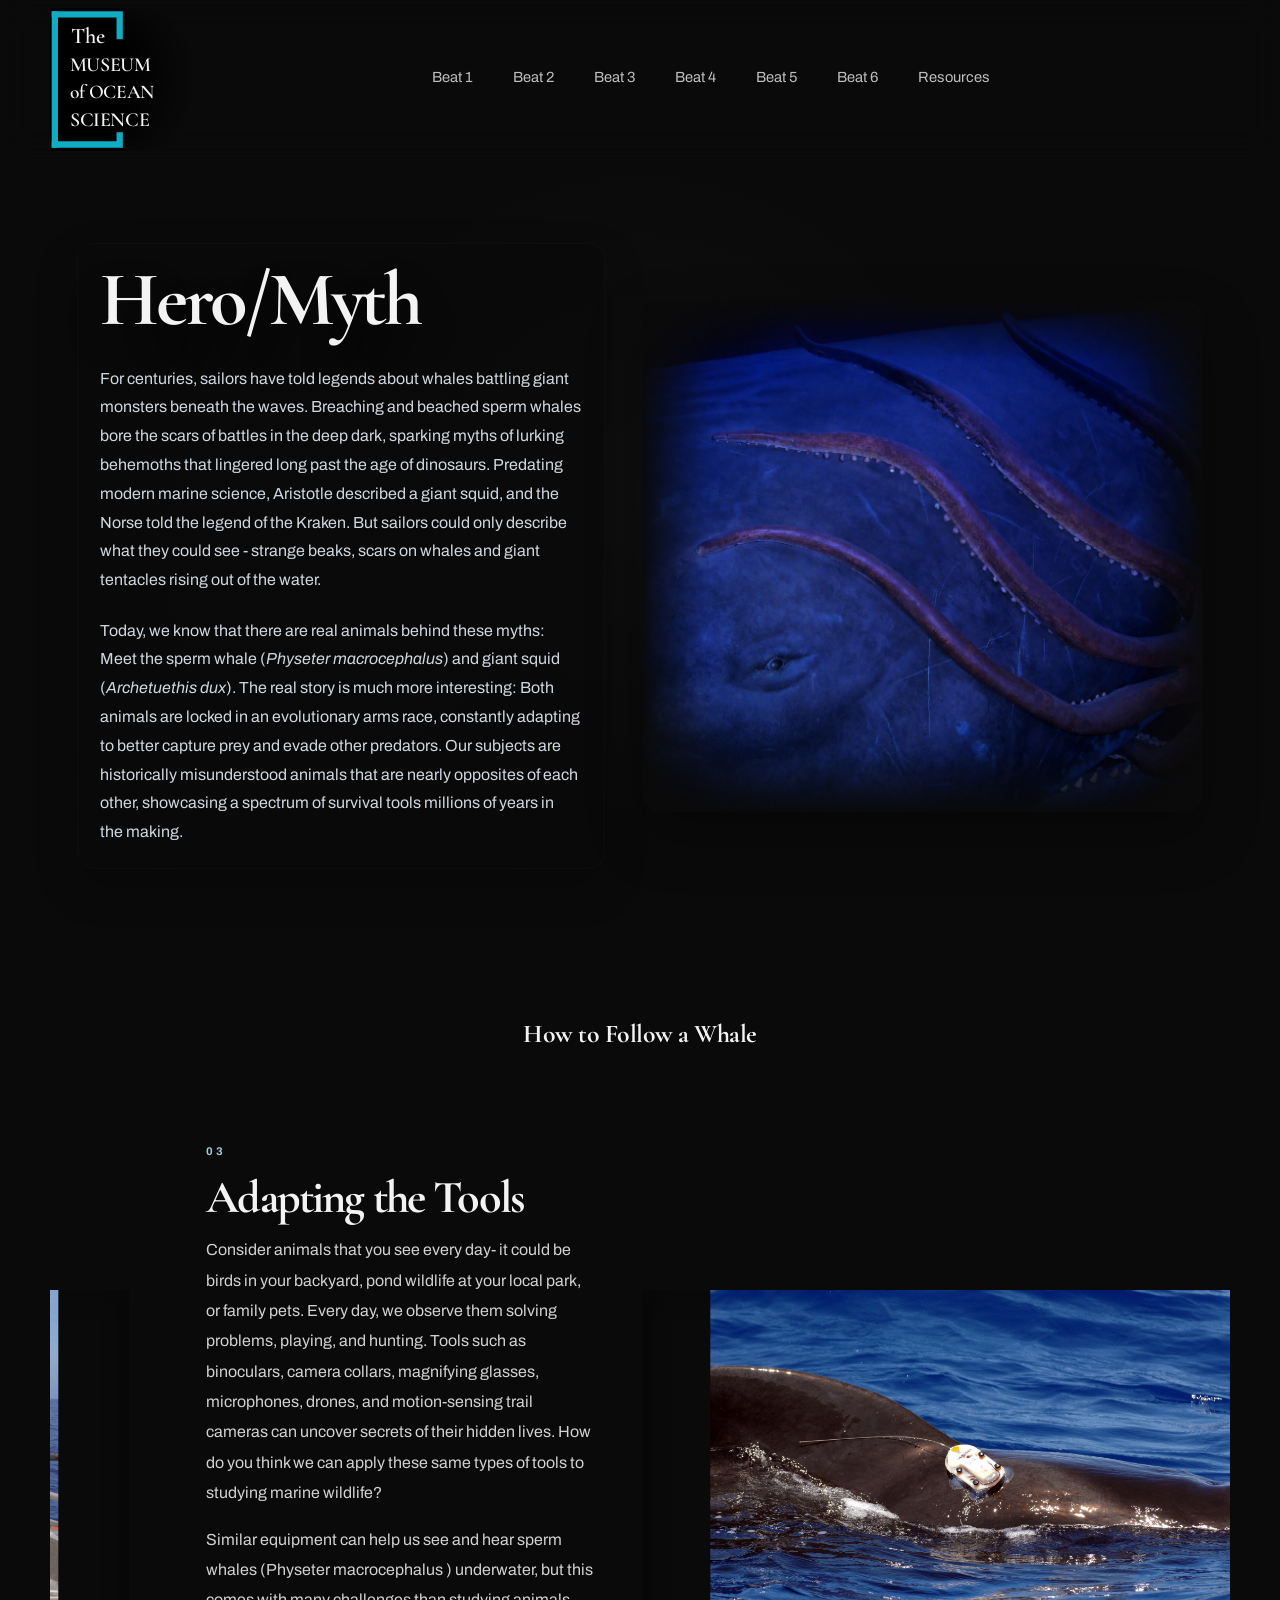
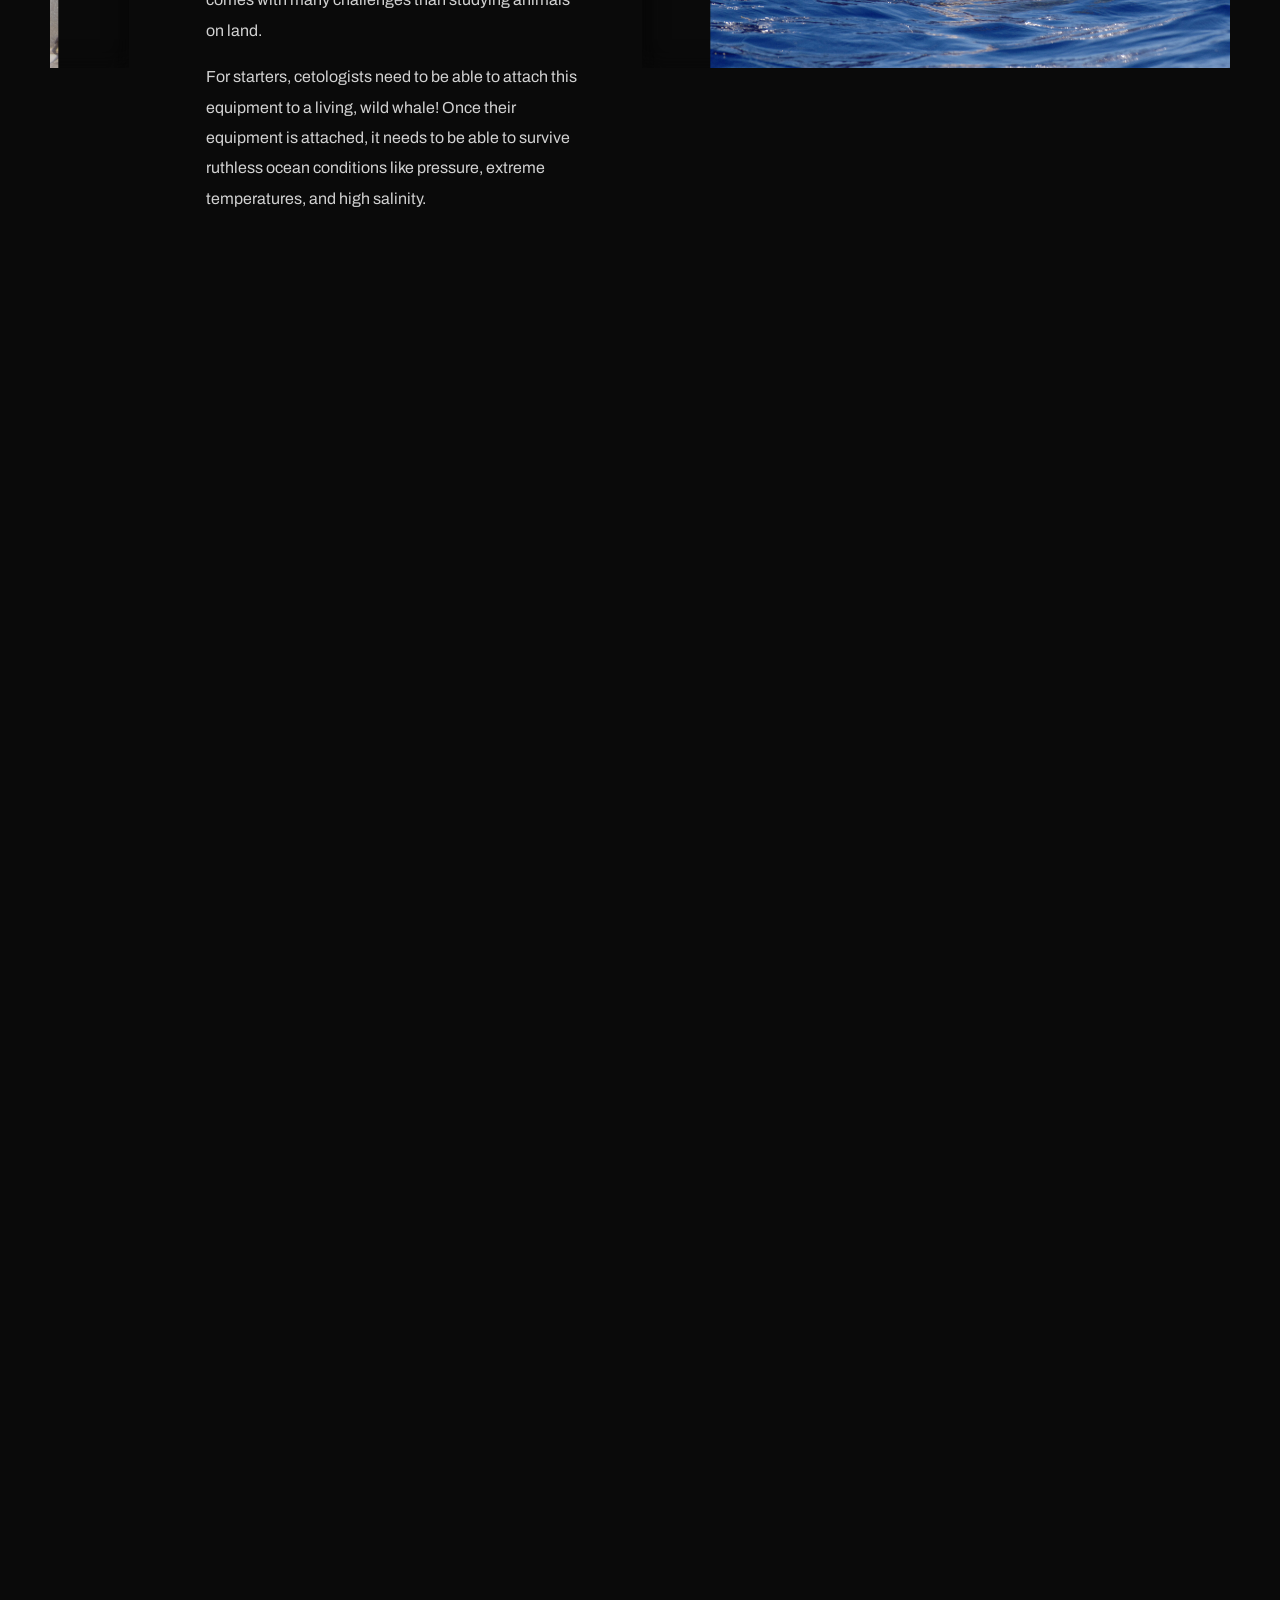
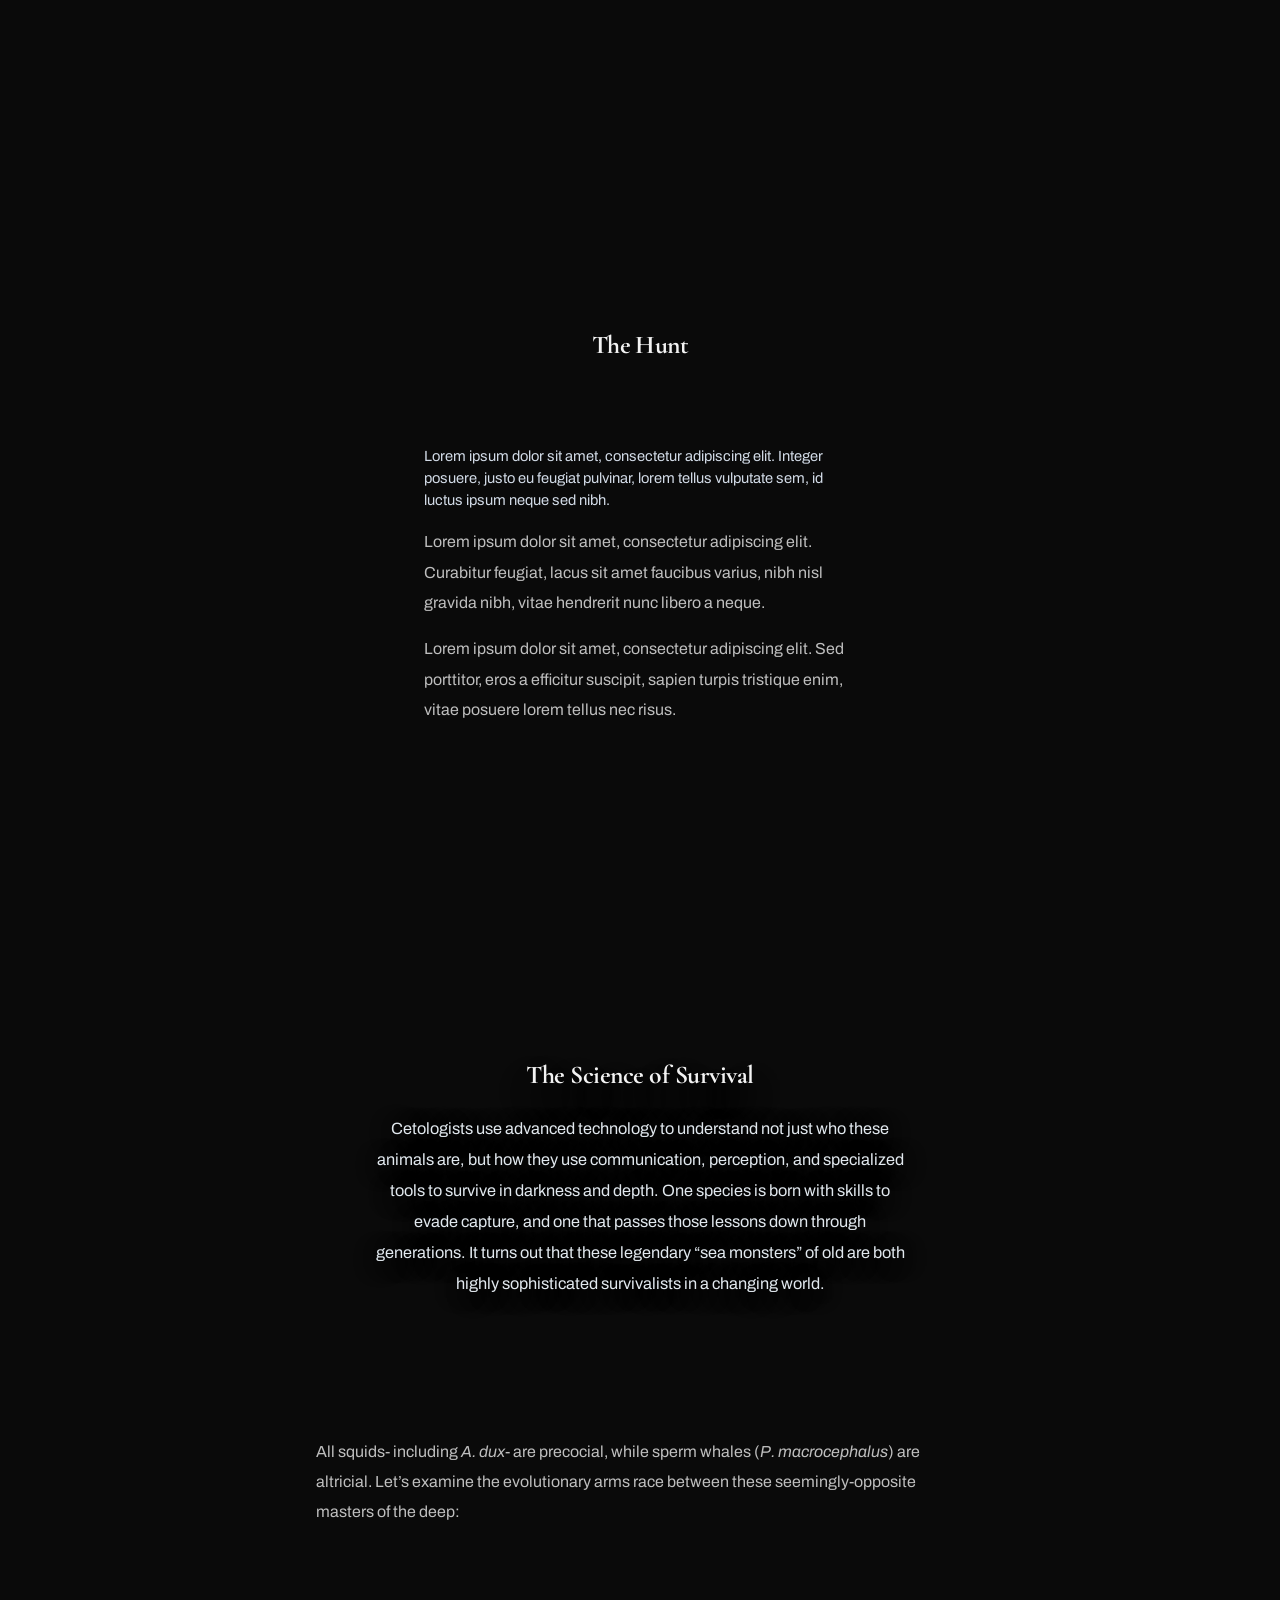
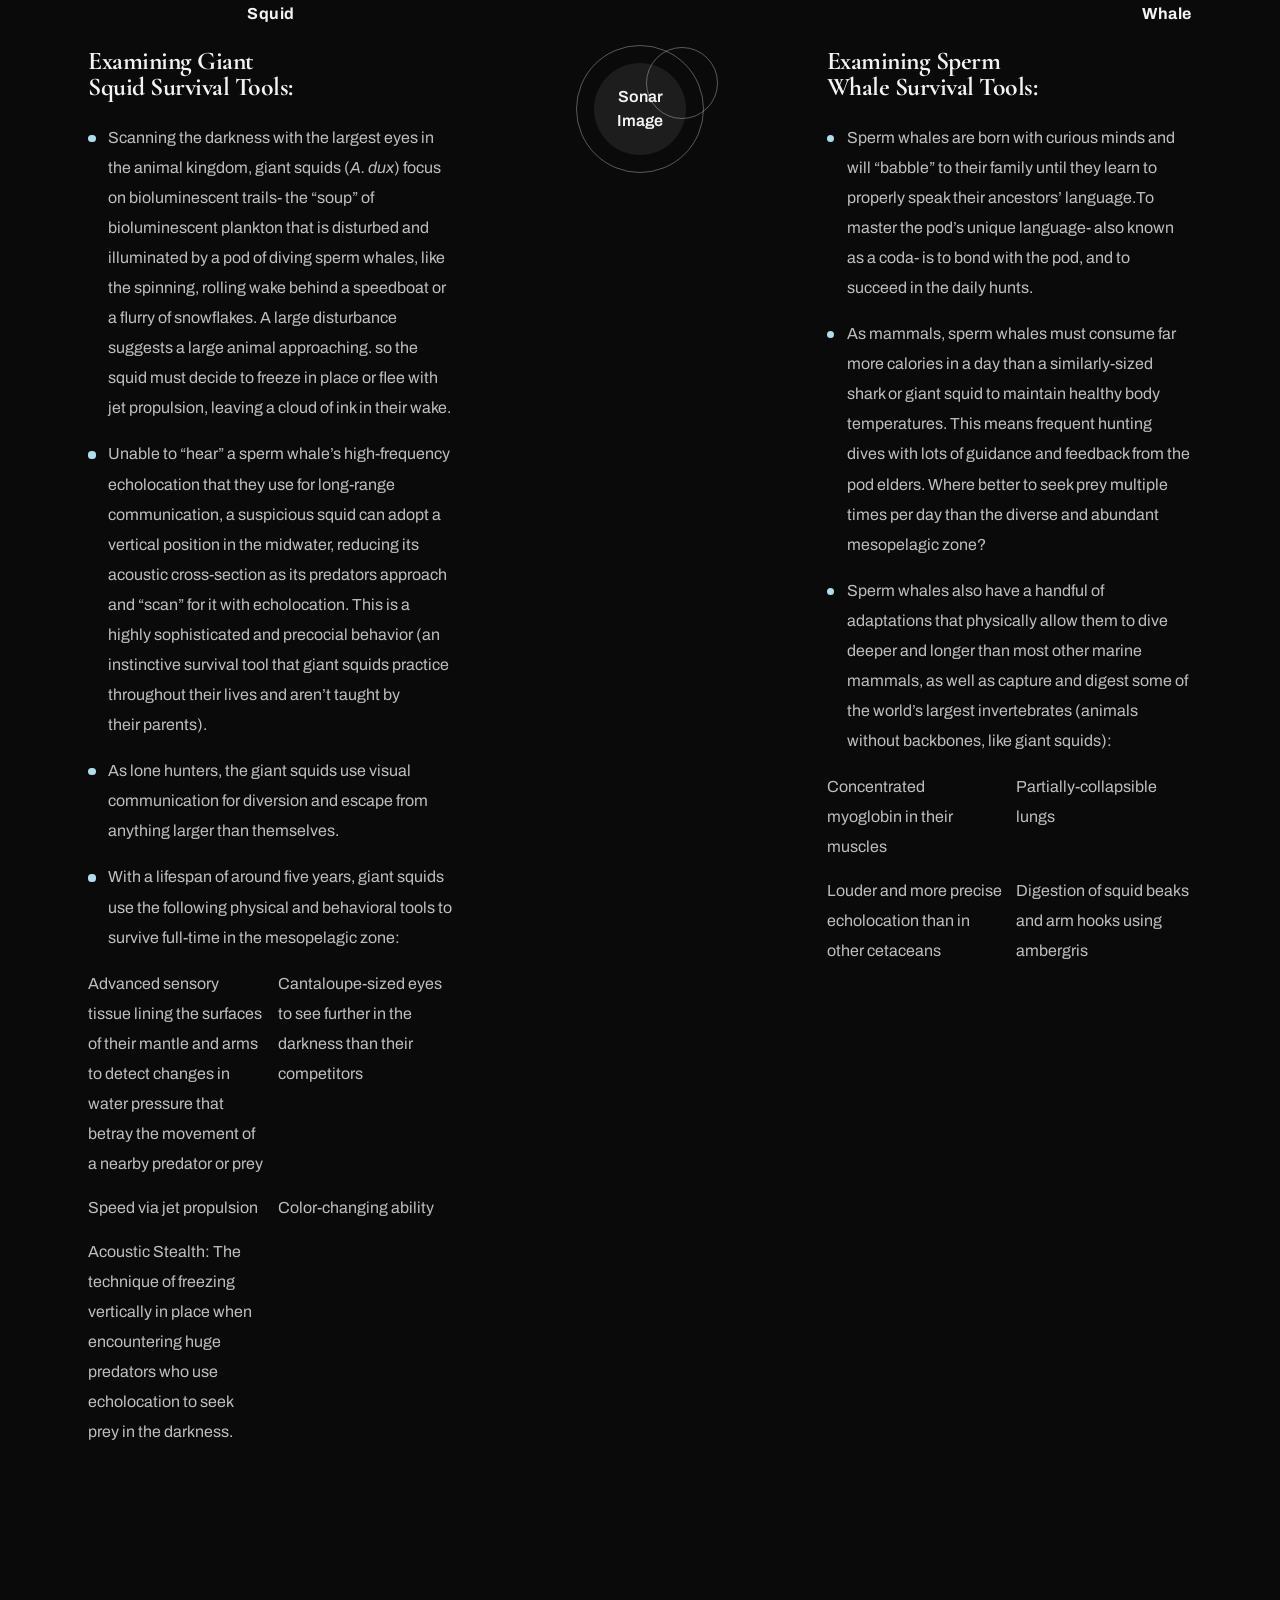
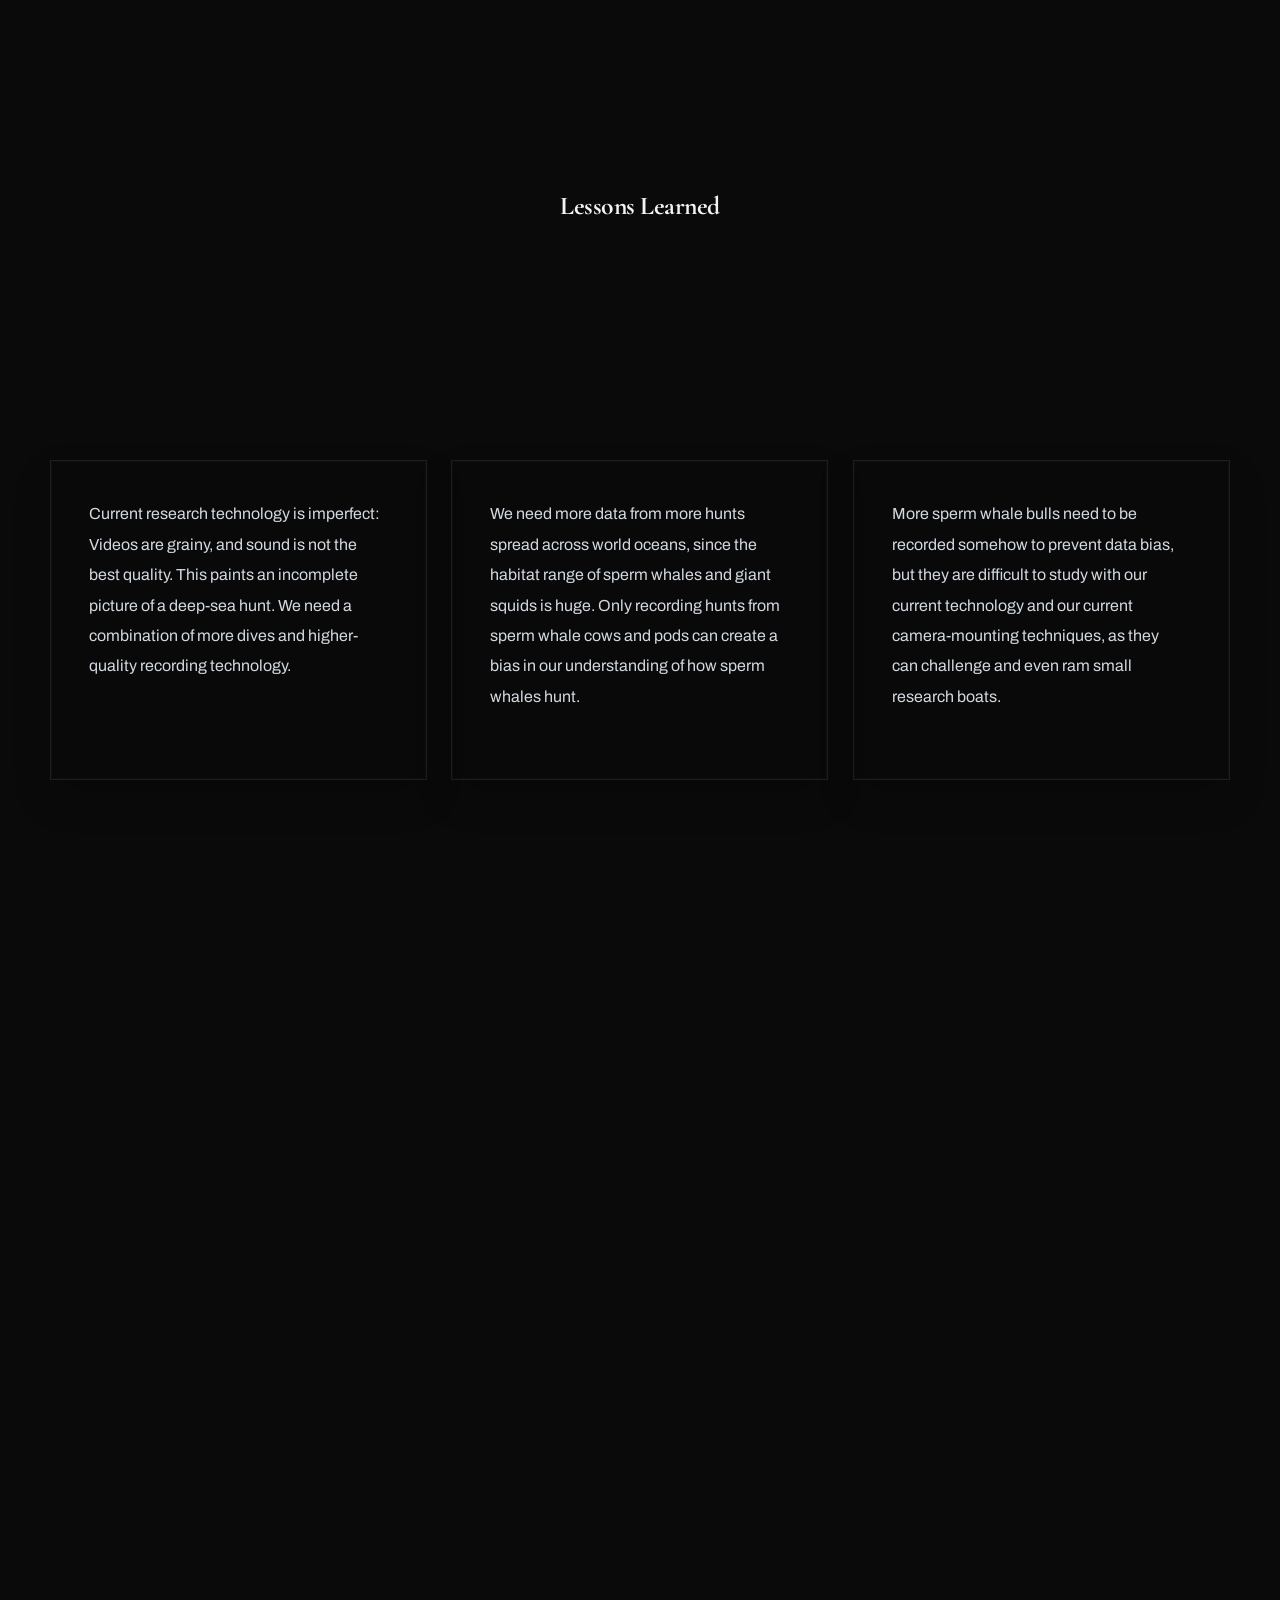
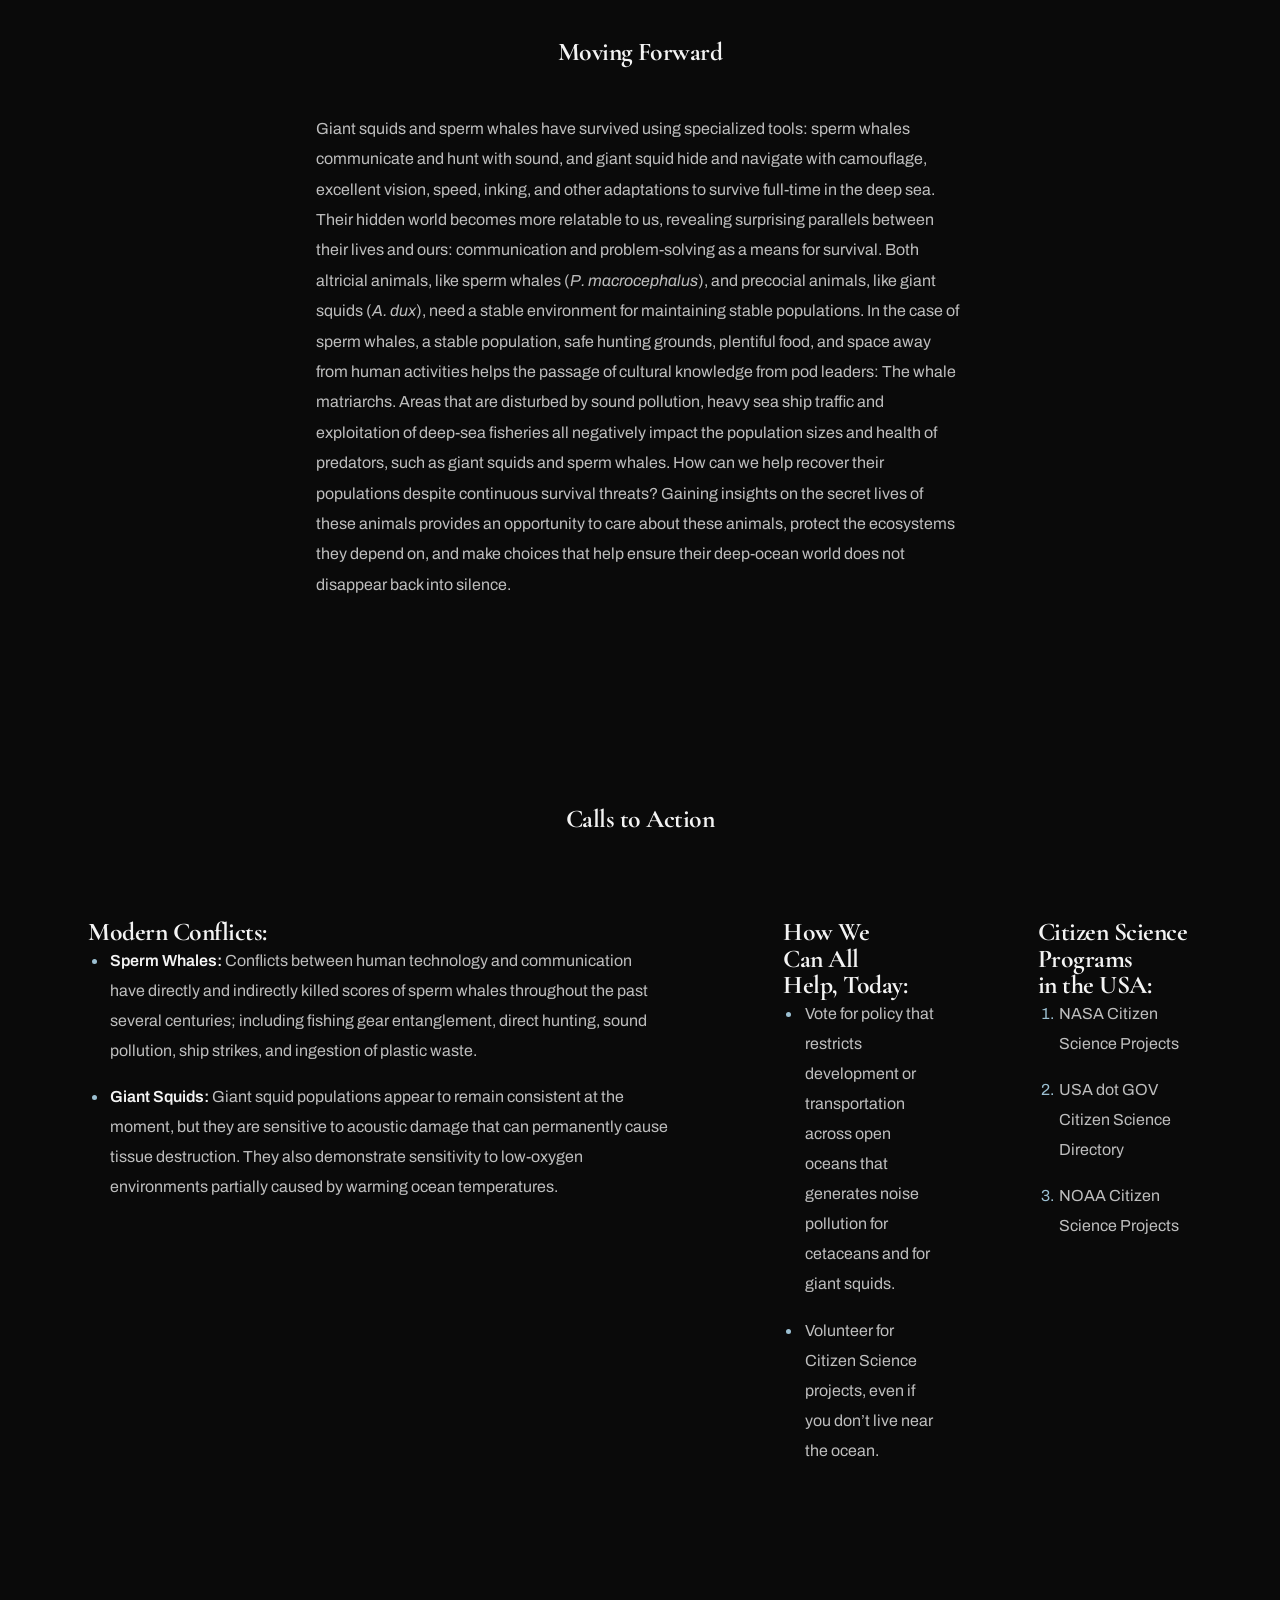
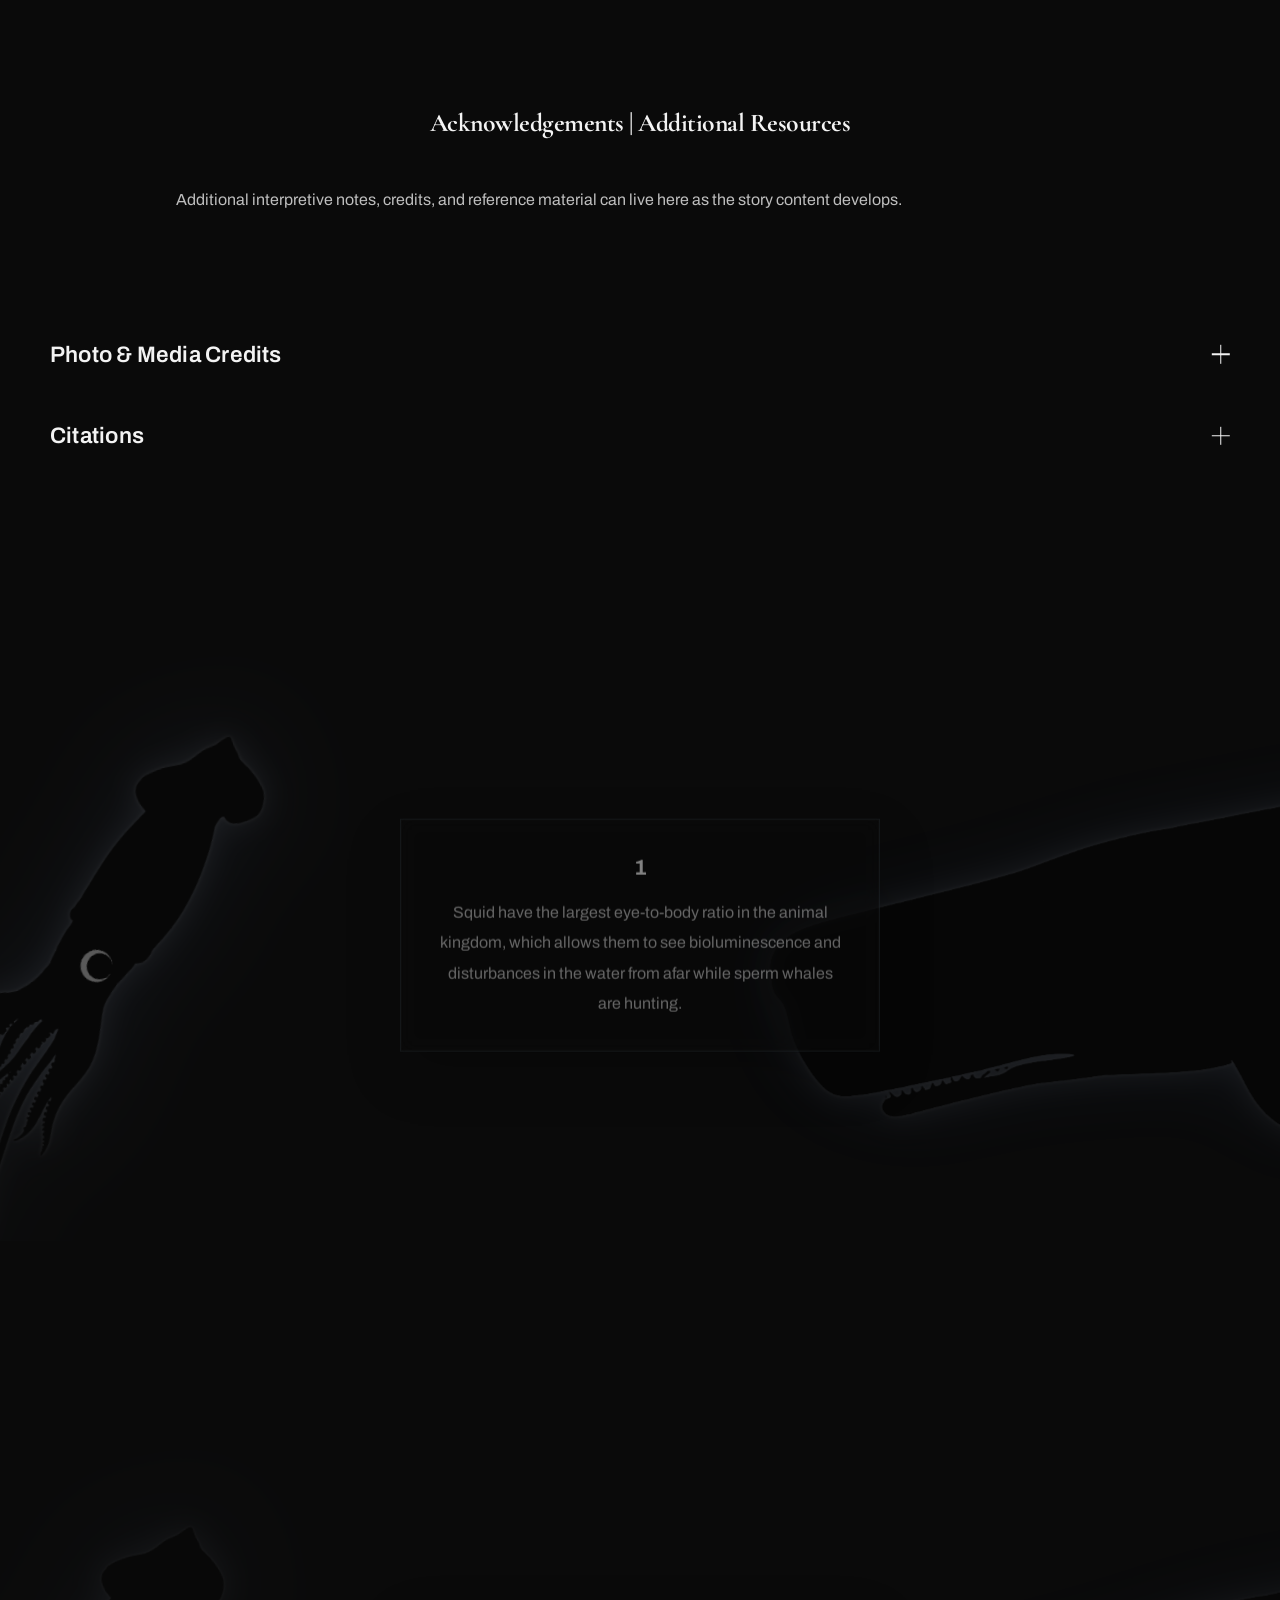
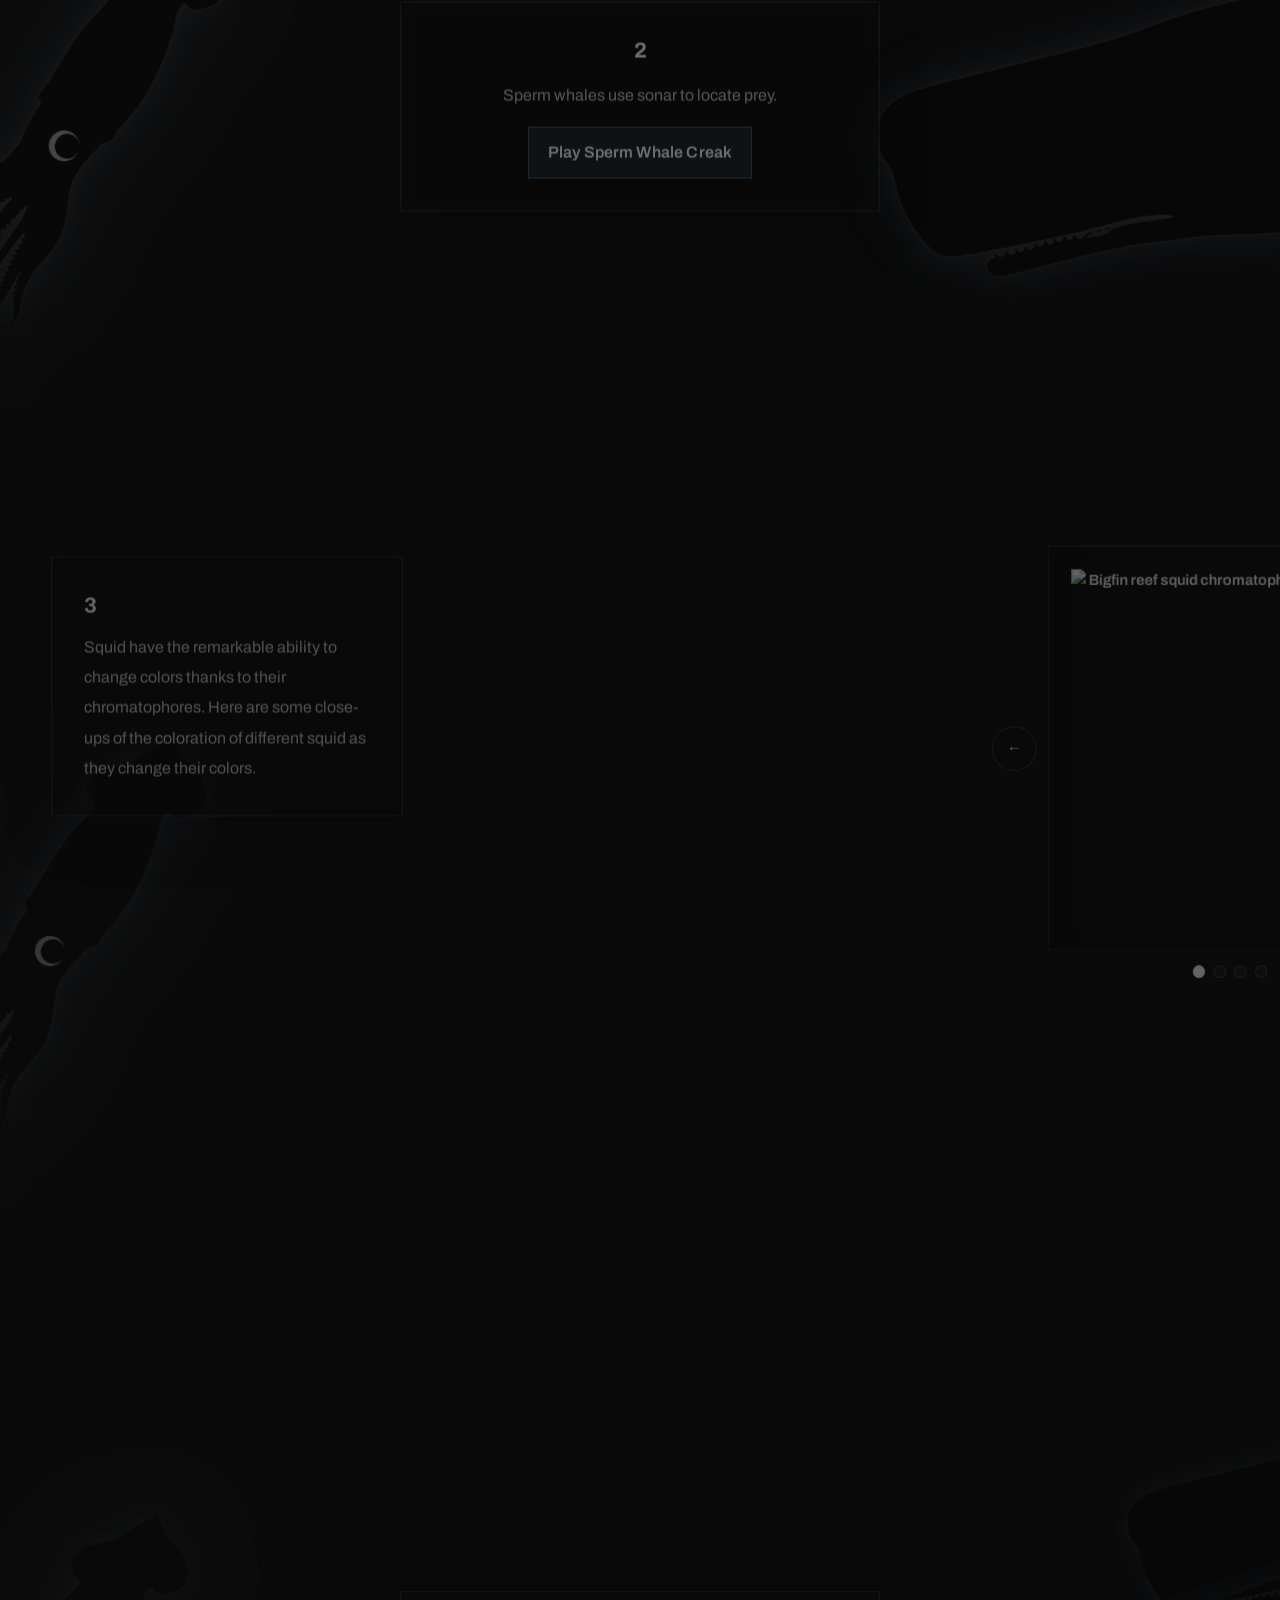
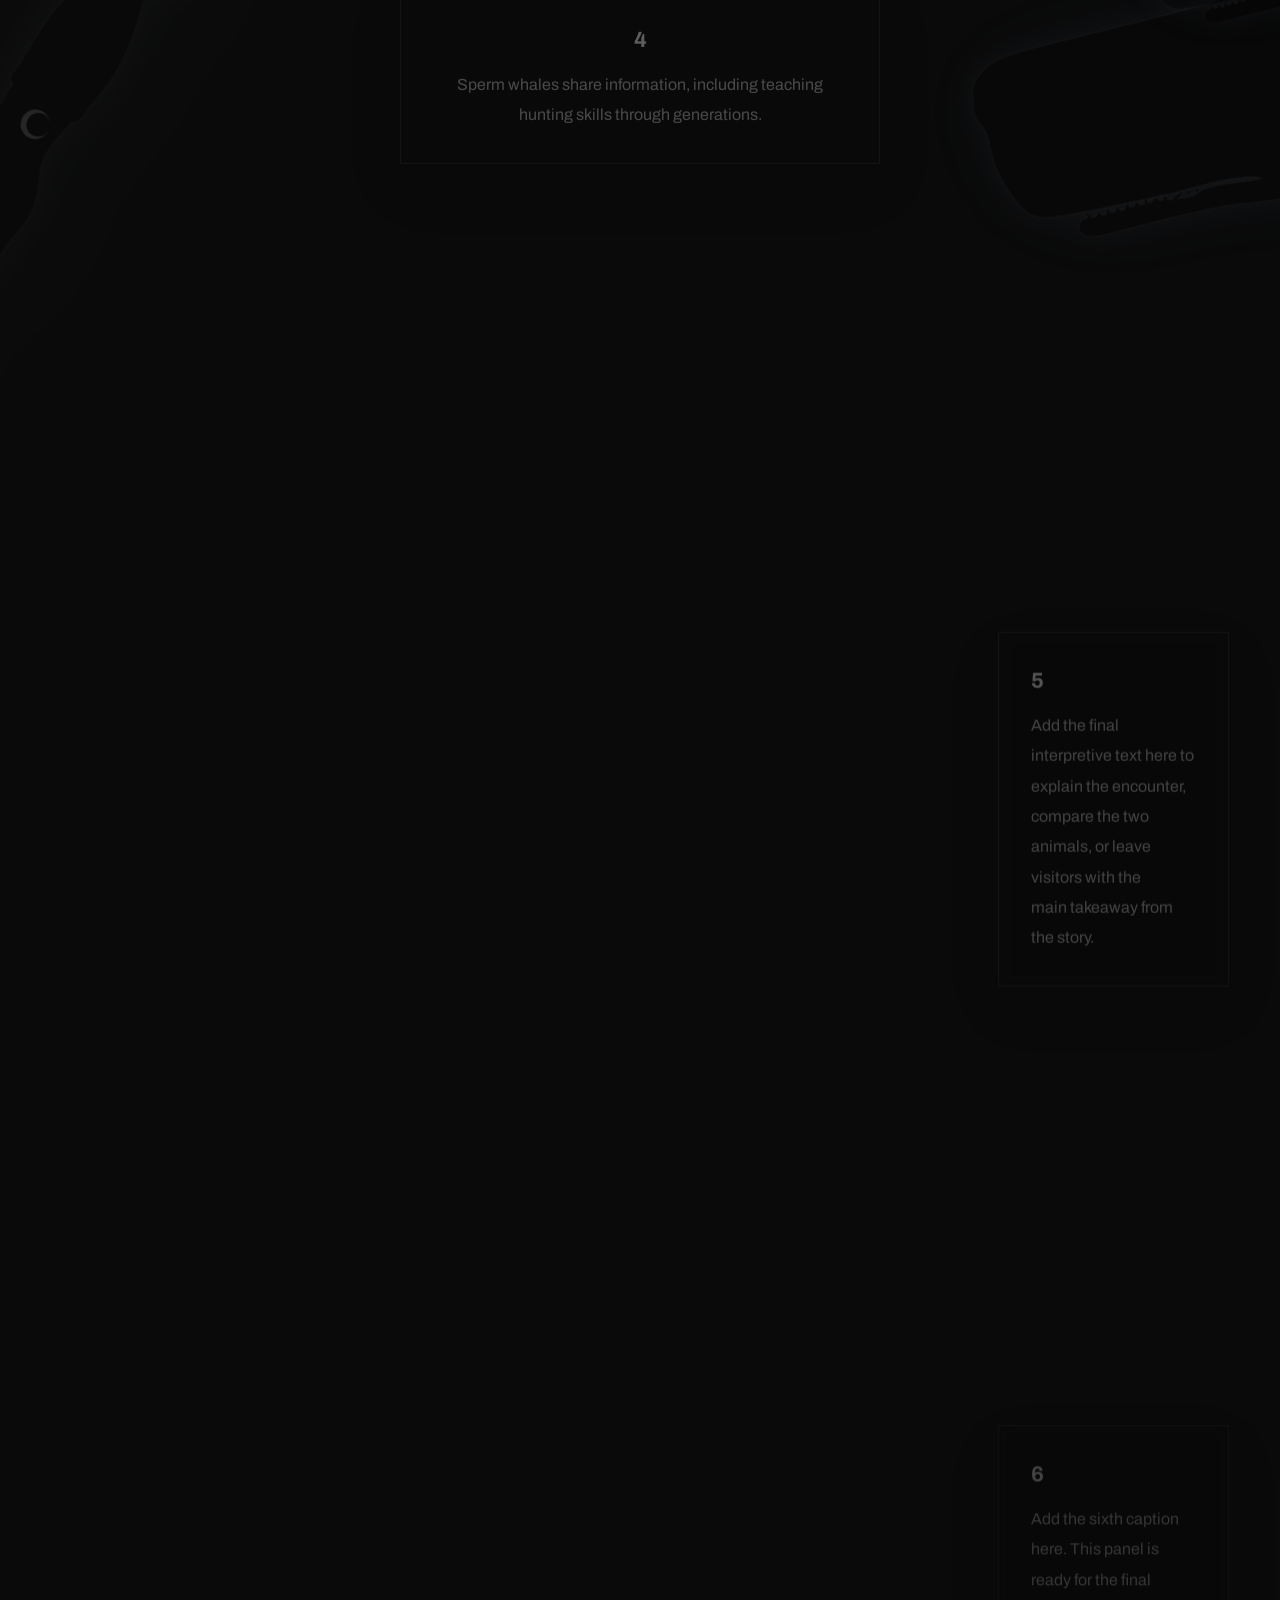
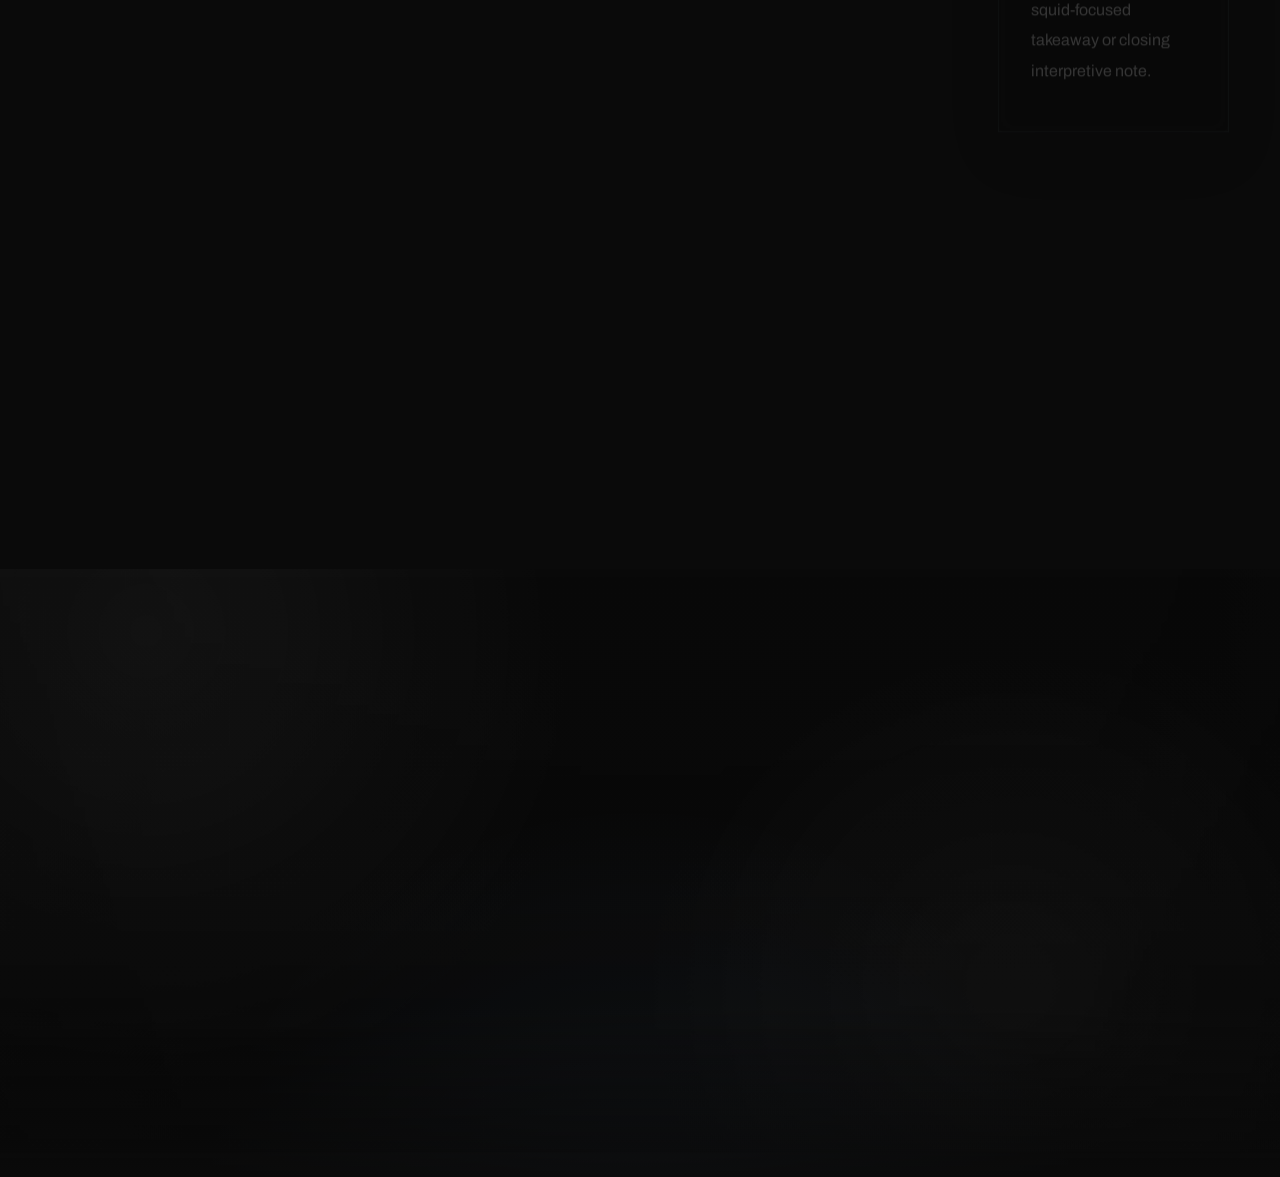
==== docs/index.html @ a3ce81ae "Add squid encounter updates and ink frame assets" ====
<!DOCTYPE html>
<html lang="en">
<head>
  <meta charset="UTF-8">
  <meta name="viewport" content="width=device-width, initial-scale=1.0">
  <title>Squid vs Whale Wireframe</title>
  <link rel="preconnect" href="https://fonts.googleapis.com">
  <link rel="preconnect" href="https://fonts.gstatic.com" crossorigin>
  <link href="https://fonts.googleapis.com/css2?family=Archivo:wght@400;500;600;700&family=Cormorant+Garamond:wght@600;700&display=swap" rel="stylesheet">
  <link rel="stylesheet" href="styles.css">
</head>
<body>
  <header class="site-header">
    <div class="shell site-header__inner">
      <a class="site-mark" href="#top" aria-label="Museum of Ocean Science home">
        <svg viewBox="0 0 500 500" aria-hidden="true" focusable="false">
          <defs>
            <radialGradient id="logo-fade" cx="18%" cy="50%" r="82%">
              <stop offset="0%" stop-color="#000000" stop-opacity="1"></stop>
              <stop offset="44%" stop-color="#000000" stop-opacity="0.96"></stop>
              <stop offset="70%" stop-color="#000000" stop-opacity="0.48"></stop>
              <stop offset="88%" stop-color="#000000" stop-opacity="0.12"></stop>
              <stop offset="100%" stop-color="#000000" stop-opacity="0"></stop>
            </radialGradient>
            <filter id="logo-blur" x="-25%" y="-25%" width="150%" height="150%">
              <feGaussianBlur stdDeviation="26"></feGaussianBlur>
            </filter>
          </defs>
          <rect x="0" y="0" width="268" height="500" fill="#000000"></rect>
          <ellipse cx="266" cy="250" rx="228" ry="246" fill="url(#logo-fade)" filter="url(#logo-blur)"></ellipse>
          <path d="M17 22 H244 V98" fill="none" stroke="#10acc3" stroke-width="22" stroke-linecap="square"></path>
          <path d="M17 22 V478" fill="none" stroke="#10acc3" stroke-width="22" stroke-linecap="square"></path>
          <path d="M17 478 H244 V446" fill="none" stroke="#10acc3" stroke-width="22" stroke-linecap="square"></path>
          <text x="75" y="124" fill="#f3f3f3" font-family="'Cormorant Garamond', serif" font-size="78" font-weight="600" letter-spacing="-0.02em">The</text>
          <text x="69" y="220" fill="#f3f3f3" font-family="'Cormorant Garamond', serif" font-size="70" font-weight="600" letter-spacing="-0.02em">MUSEUM</text>
          <text x="70" y="316" fill="#f3f3f3" font-family="'Cormorant Garamond', serif" font-size="68" font-weight="600" letter-spacing="-0.02em">of OCEAN</text>
          <text x="70" y="412" fill="#f3f3f3" font-family="'Cormorant Garamond', serif" font-size="70" font-weight="600" letter-spacing="-0.02em">SCIENCE</text>
        </svg>
      </a>
      <button class="menu-toggle" type="button" aria-expanded="false" aria-controls="site-nav">
        <span class="sr-only">Toggle navigation</span>
        <span></span>
        <span></span>
        <span></span>
      </button>
      <nav class="site-nav" id="site-nav" aria-label="Primary">
        <a href="#beat-1">Beat 1</a>
        <a href="#beat-2">Beat 2</a>
        <a href="#beat-3">Beat 3</a>
        <a href="#beat-4">Beat 4</a>
        <a href="#beat-5">Beat 5</a>
        <a href="#beat-6">Beat 6</a>
        <a href="#resources">Resources</a>
      </nav>
    </div>
  </header>

  <main id="top">
    <section class="beat-section beat-section--hero" id="beat-1" aria-labelledby="beat-1-title">
      <div class="shell">
        <div class="hero-panel">
          <div class="hero-copy">
            <h1 id="beat-1-title">Hero/Myth</h1>
            <div class="placeholder-copy placeholder-copy--hero">
              <p>For centuries, sailors have told legends about whales battling giant monsters beneath the waves. Breaching and beached sperm whales bore the scars of battles in the deep dark, sparking myths of lurking behemoths that lingered long past the age of dinosaurs. Predating modern marine science, Aristotle described a giant squid, and the Norse told the legend of the Kraken. But sailors could only describe what they could see - strange beaks, scars on whales and giant tentacles rising out of the water.</p>
              <p>Today, we know that there are real animals behind these myths: Meet the sperm whale (<em>Physeter macrocephalus</em>) and giant squid (<em>Archetuethis dux</em>). The real story is much more interesting: Both animals are locked in an evolutionary arms race, constantly adapting to better capture prey and evade other predators. Our subjects are historically misunderstood animals that are nearly opposites of each other, showcasing a spectrum of survival tools millions of years in the making.</p>
            </div>
          </div>
          <figure class="hero-visual hero-visual--myth">
            <div class="hero-window hero-window--myth">
              <div class="hero-image-pan" role="img" aria-label="Sculptural image representing the squid versus whale story concept."></div>
            </div>
          </figure>
        </div>
      </div>
    </section>

    <section class="beat-section beat-section--follow-whale" id="beat-2" aria-labelledby="beat-2-title" data-follow-whale-scene>
      <div class="follow-whale-stage">
        <div class="shell follow-whale-stage__shell">
          <div class="section-heading">
            <h2 id="beat-2-title">How to Follow a Whale</h2>
          </div>
          <div class="follow-whale-viewport">
            <div class="follow-whale-track" data-follow-whale-track>
              <article class="follow-whale-panel" data-follow-whale-panel>
                <div class="follow-whale-panel__copy">
                  <span class="follow-whale-panel__eyebrow">01</span>
                  <h3>Meet the Scientists</h3>
                  <p>Let&rsquo;s take a look at what modern-day cetologists want to learn more about sperm whale hunting behavior. Wait, what&rsquo;s a &ldquo;cetologist?&rdquo; Over the past several hundred years, the field of marine biology has branched into many topics, including very specialized topics, like the study of whales or squid. A cetologist is simply a person who studies whales. A teuthologist is a person who studies things like squid and octopuses. Studying creatures that are foreign to us can help us answer the deepest questions about what really goes in some of the most mysterious parts of our planet.</p>
                </div>
                <figure class="follow-whale-panel__media follow-whale-panel__media--filled" aria-label="Researcher collecting an Antarctic orca blubber sample.">
                  <img src="assets/images/orca-blubber-sampling.jpg" alt="A researcher fires a biopsy dart at an Antarctic orca." loading="lazy">
                </figure>
              </article>
              <article class="follow-whale-panel" data-follow-whale-panel>
                <div class="follow-whale-panel__copy">
                  <span class="follow-whale-panel__eyebrow">02</span>
                  <h3>The Challenge</h3>
                  <p>But the sea does not give up secrets easily. Sperm whales hunt for squid largely in the mesopelagic zone, which is 200 - 1000 meters deep. Extreme temperatures and high pressure make it extremely challenging to understand how sperm whales and giant squid interact. Cetologist teams have developed some specialized tools for these expeditions. Some tools are very advanced, like an underwater camera that could withstand high pressures with several different types of sensors on it. Other tools are surprisingly simple - like a stick with a suction cup on the end that would firmly attach the deep-sea camera onto a sperm whale.</p>
                </div>
                <figure class="follow-whale-panel__media follow-whale-panel__media--filled" aria-label="Researcher attaching a D-TAG to a pilot whale off the coast of Kona, Hawaii.">
                  <img src="assets/images/us-navy-ari-friedlaender.jpg" alt="Ari Friedlaender attaches a D-TAG to a pilot whale off the coast of Kona, Hawaii." loading="lazy">
                </figure>
              </article>
              <article class="follow-whale-panel" data-follow-whale-panel>
                <div class="follow-whale-panel__copy">
                  <span class="follow-whale-panel__eyebrow">03</span>
                  <h3>Adapting the Tools</h3>
                  <p>Consider animals that you see every day- it could be birds in your backyard, pond wildlife at your local park, or family pets. Every day, we observe them solving problems, playing, and hunting. Tools such as binoculars, camera collars, magnifying glasses, microphones, drones, and motion-sensing trail cameras can uncover secrets of their hidden lives. How do you think we can apply these same types of tools to studying marine wildlife?</p>
                  <p>Similar equipment can help us see and hear sperm whales (Physeter macrocephalus ) underwater, but this comes with many challenges than studying animals on land.</p>
                  <p>For starters, cetologists need to be able to attach this equipment to a living, wild whale! Once their equipment is attached, it needs to be able to survive ruthless ocean conditions like pressure, extreme temperatures, and high salinity.</p>
                </div>
                <figure class="follow-whale-panel__media follow-whale-panel__media--filled" aria-label="Adult male pilot whale with an attached D-TAG swimming off the coast of Kona, Hawaii.">
                  <img src="assets/images/us-navy-adult-male-pilot-whale-dtag.jpg" alt="An adult male pilot whale with an attached D-TAG swims off the coast of Kona, Hawaii." loading="lazy">
                </figure>
              </article>
            </div>
          </div>
        </div>
      </div>
    </section>

    <section class="beat-section beat-section--detritus" id="beat-3" aria-labelledby="beat-3-title">
        <div class="shell">
          <div class="section-heading">
          <h2 id="beat-3-title">The Hunt</h2>
        </div>
        <div class="wire-grid">
          <div class="wire-copy-block">
            <div class="placeholder-copy">
              <p>Lorem ipsum dolor sit amet, consectetur adipiscing elit. Integer posuere, justo eu feugiat pulvinar, lorem tellus vulputate sem, id luctus ipsum neque sed nibh.</p>
              <p>Lorem ipsum dolor sit amet, consectetur adipiscing elit. Curabitur feugiat, lacus sit amet faucibus varius, nibh nisl gravida nibh, vitae hendrerit nunc libero a neque.</p>
              <p>Lorem ipsum dolor sit amet, consectetur adipiscing elit. Sed porttitor, eros a efficitur suscipit, sapien turpis tristique enim, vitae posuere lorem tellus nec risus.</p>
            </div>
          </div>
        </div>
      </div>
    </section>

    <section class="beat-section beat-section--survival" id="beat-4" aria-labelledby="beat-4-title">
        <div class="shell">
        <div class="placeholder-copy placeholder-copy--survival-intro">
          <div class="survival-intro-feature">
            <video class="section-ambient-video section-ambient-video--detritus section-ambient-video--survival-intro" data-ambient-video muted loop playsinline preload="metadata" aria-hidden="true">
              <source src="CanvaVideos/detritus.mp4" type="video/mp4">
            </video>
            <div class="survival-intro-feature__inner">
              <div class="section-heading section-heading--survival-intro">
                <h2 id="beat-4-title">The Science of Survival</h2>
              </div>
              <p>Cetologists use advanced technology to understand not just who these animals are, but how they use communication, perception, and specialized tools to survive in darkness and depth. One species is born with skills to evade capture, and one that passes those lessons down through generations. It turns out that these legendary &ldquo;sea monsters&rdquo; of old are both highly sophisticated survivalists in a changing world.</p>
            </div>
          </div>
          <p class="survival-intro-followup">All squids- including <em>A. dux</em>- are precocial, while sperm whales (<em>P. macrocephalus</em>) are altricial. Let&rsquo;s examine the evolutionary arms race between these seemingly-opposite masters of the deep:</p>
        </div>
        <div class="wire-grid wire-grid--survival">
          <div class="survival-column">
            <span class="species-tag species-tag--squid">Squid</span>
            <h3>Examining Giant Squid Survival Tools:</h3>
            <div class="placeholder-copy">
              <ul>
                <li>Scanning the darkness with the largest eyes in the animal kingdom, giant squids (<em>A. dux</em>) focus on bioluminescent trails- the &ldquo;soup&rdquo; of bioluminescent plankton that is disturbed and illuminated by a pod of diving sperm whales, like the spinning, rolling wake behind a speedboat or a flurry of snowflakes. A large disturbance suggests a large animal approaching. so the squid must decide to freeze in place or flee with jet propulsion, leaving a cloud of ink in their wake.</li>
                <li>Unable to &ldquo;hear&rdquo; a sperm whale&rsquo;s high-frequency echolocation that they use for long-range communication, a suspicious squid can adopt a vertical position in the midwater, reducing its acoustic cross-section as its predators approach and &ldquo;scan&rdquo; for it with echolocation. This is a highly sophisticated and precocial behavior (an instinctive survival tool that giant squids practice throughout their lives and aren&rsquo;t taught by their parents).</li>
                <li>As lone hunters, the giant squids use visual communication for diversion and escape from anything larger than themselves.</li>
                <li>With a lifespan of around five years, giant squids use the following physical and behavioral tools to survive full-time in the mesopelagic zone:</li>
              </ul>
              <ul>
                <li>Advanced sensory tissue lining the surfaces of their mantle and arms to detect changes in water pressure that betray the movement of a nearby predator or prey</li>
                <li>Cantaloupe-sized eyes to see further in the darkness than their competitors</li>
                <li>Speed via jet propulsion</li>
                <li>Color-changing ability</li>
                <li>Acoustic Stealth: The technique of freezing vertically in place when encountering huge predators who use echolocation to seek prey in the darkness.</li>
              </ul>
            </div>
          </div>
          <div class="sonar-placeholder" aria-hidden="true">
            <span>Sonar Image</span>
          </div>
          <div class="survival-column survival-column--end">
            <span class="species-tag species-tag--whale species-tag--right">Whale</span>
            <h3>Examining Sperm Whale Survival Tools:</h3>
            <div class="placeholder-copy">
              <ul>
                <li>Sperm whales are born with curious minds and will &ldquo;babble&rdquo; to their family until they learn to properly speak their ancestors&rsquo; language.To master the pod&rsquo;s unique language- also known as a coda- is to bond with the pod, and to succeed in the daily hunts.</li>
                <li>As mammals, sperm whales must consume far more calories in a day than a similarly-sized shark or giant squid to maintain healthy body temperatures. This means frequent hunting dives with lots of guidance and feedback from the pod elders. Where better to seek prey multiple times per day than the diverse and abundant mesopelagic zone?</li>
                <li>Sperm whales also have a handful of adaptations that physically allow them to dive deeper and longer than most other marine mammals, as well as capture and digest some of the world&rsquo;s largest invertebrates (animals without backbones, like giant squids):</li>
              </ul>
              <ul>
                <li>Concentrated myoglobin in their muscles</li>
                <li>Partially-collapsible lungs</li>
                <li>Louder and more precise echolocation than in other cetaceans</li>
                <li>Digestion of squid beaks and arm hooks using ambergris</li>
              </ul>
            </div>
          </div>
        </div>
      </div>
    </section>

    <section class="beat-section beat-section--family" id="beat-5" aria-labelledby="beat-5-title" data-family-scene>
      <div class="family-stage">
        <video class="section-ambient-video section-ambient-video--family" data-ambient-video muted loop playsinline preload="metadata" aria-hidden="true">
          <source src="CanvaVideos/sw_swimming_single.mp4" type="video/mp4">
        </video>
        <div class="shell family-stage__shell">
          <div class="section-heading">
          <h2 id="beat-5-title">Lessons Learned</h2>
        </div>
        <div class="card-grid card-grid--family">
          <article class="mini-card" data-family-card>
            <div class="placeholder-copy">
              <p>Current research technology is imperfect: Videos are grainy, and sound is not the best quality. This paints an incomplete picture of a deep-sea hunt. We need a combination of more dives and higher-quality recording technology.</p>
            </div>
          </article>
          <article class="mini-card" data-family-card>
            <div class="placeholder-copy">
              <p>We need more data from more hunts spread across world oceans, since the habitat range of sperm whales and giant squids is huge. Only recording hunts from sperm whale cows and pods can create a bias in our understanding of how sperm whales hunt.</p>
            </div>
          </article>
          <article class="mini-card" data-family-card>
            <div class="placeholder-copy">
              <p>More sperm whale bulls need to be recorded somehow to prevent data bias, but they are difficult to study with our current technology and our current camera-mounting techniques, as they can challenge and even ram small research boats.</p>
            </div>
          </article>
        </div>
      </div>
    </section>

    <section class="beat-section beat-section--followup" aria-labelledby="moving-forward-title">
      <div class="shell shell--narrow">
        <div class="section-heading">
          <h2 id="moving-forward-title">Moving Forward</h2>
        </div>
        <div class="moving-forward-copy placeholder-copy">
          <p>Giant squids and sperm whales have survived using specialized tools: sperm whales communicate and hunt with sound, and giant squid hide and navigate with camouflage, excellent vision, speed, inking, and other adaptations to survive full-time in the deep sea. Their hidden world becomes more relatable to us, revealing surprising parallels between their lives and ours: communication and problem-solving as a means for survival. Both altricial animals, like sperm whales (<em>P. macrocephalus</em>), and precocial animals, like giant squids (<em>A. dux</em>), need a stable environment for maintaining stable populations. In the case of sperm whales, a stable population, safe hunting grounds, plentiful food, and space away from human activities helps the passage of cultural knowledge from pod leaders: The whale matriarchs. Areas that are disturbed by sound pollution, heavy sea ship traffic and exploitation of deep-sea fisheries all negatively impact the population sizes and health of predators, such as giant squids and sperm whales. How can we help recover their populations despite continuous survival threats? Gaining insights on the secret lives of these animals provides an opportunity to care about these animals, protect the ecosystems they depend on, and make choices that help ensure their deep-ocean world does not disappear back into silence.</p>
        </div>
      </div>
    </section>

    <section class="beat-section" id="beat-6" aria-labelledby="beat-6-title">
        <div class="shell">
          <div class="section-heading">
          <h2 id="beat-6-title">Calls to Action</h2>
        </div>
        <div class="wire-grid wire-grid--conclusion">
          <div class="conclusion-copy">
            <h3>Modern Conflicts:</h3>
            <div class="placeholder-copy">
              <ul>
                <li><strong>Sperm Whales:</strong> Conflicts between human technology and communication have directly and indirectly killed scores of sperm whales throughout the past several centuries; including fishing gear entanglement, direct hunting, sound pollution, ship strikes, and ingestion of plastic waste.</li>
                <li><strong>Giant Squids:</strong> Giant squid populations appear to remain consistent at the moment, but they are sensitive to acoustic damage that can permanently cause tissue destruction. They also demonstrate sensitivity to low-oxygen environments partially caused by warming ocean temperatures.</li>
              </ul>
            </div>
          </div>
          <div class="comparison-tiles">
            <article class="comparison-tile">
              <h3>How We Can All Help, Today:</h3>
              <div class="placeholder-copy">
                <ul>
                  <li>Vote for policy that restricts development or transportation across open oceans that generates noise pollution for cetaceans and for giant squids.</li>
                  <li>Volunteer for Citizen Science projects, even if you don&rsquo;t live near the ocean.</li>
                </ul>
              </div>
            </article>
            <article class="comparison-tile">
              <h3>Citizen Science Programs in the USA:</h3>
              <div class="placeholder-copy">
                <ol>
                  <li>NASA Citizen Science Projects</li>
                  <li>USA dot GOV Citizen Science Directory</li>
                  <li>NOAA Citizen Science Projects</li>
                </ol>
              </div>
            </article>
          </div>
        </div>
      </div>
    </section>

    <section class="beat-section beat-section--resources" id="resources" aria-labelledby="resources-title">
      <div class="shell shell--narrow">
        <div class="section-heading">
          <h2 id="resources-title">Acknowledgements | Additional Resources</h2>
        </div>
        <div class="placeholder-copy placeholder-copy--resources">
          <p>Additional interpretive notes, credits, and reference material can live here as the story content develops.</p>
        </div>
      </div>
    </section>

    <section class="beat-section beat-section--photo-credits" aria-labelledby="photo-credits-title">
      <div class="shell">
        <details class="photo-credits">
          <summary class="photo-credits__summary" id="photo-credits-title">
            <span class="photo-credits__title">Photo &amp; Media Credits</span>
            <span class="photo-credits__glyph" aria-hidden="true"></span>
          </summary>
          <div class="photo-credits__content">
            <p><strong>Hero image.</strong> <cite>Whale&amp;Squid~11-29-08.JPG</cite>, WiKiRaW31, Wikimedia Commons, public domain. Adapted for this site with color and shading edits.</p>
            <p><strong>Beat 2, panel 1.</strong> <cite>Orca blubber sampling.jpg</cite>, Robert Pitman, via Wikimedia Commons, public domain as a U.S. National Oceanic and Atmospheric Administration work. Source listed on Commons as <cite>Nature</cite>.</p>
            <p><strong>Beat 2, panel 2.</strong> <cite>US Navy 080720-N-9316F-002 Ari Friedlaender, a Duke University Marine Laboratory researcher, attaches a D-TAG to a pilot whale off the coast of Kona, Hawaii.jpg</cite>, U.S. Navy photo by Ari S. Friedlaender, via Wikimedia Commons, public domain as a work of the U.S. federal government.</p>
            <p><strong>Beat 2, panel 3.</strong> <cite>US Navy 080724-N-9316F-009 An adult male pilot whale with an attached D-TAG swims off the coast of Kona, Hawaii.jpg</cite>, U.S. Navy photo by Ari S. Friedlaender, via Wikimedia Commons, public domain as a work of the U.S. federal government.</p>
            <p><strong>Beat 3, frame 1.</strong> <cite>Satellite-tagged sperm whale fin (22735046228).jpg</cite>, USFWSAlaska, Wikimedia Commons, public domain. Adapted for this site with cropping.</p>
            <p><strong>Audio.</strong> <cite>Sperm Whale Creak 2.ogg</cite>, NOAA, from Wikimedia Commons, dated April 1, 2013. Public domain as a U.S. National Oceanic and Atmospheric Administration work.</p>
          </div>
        </details>
        <details class="photo-credits">
          <summary class="photo-credits__summary" id="citations-title">
            <span class="photo-credits__title">Citations</span>
            <span class="photo-credits__glyph" aria-hidden="true"></span>
          </summary>
          <div class="photo-credits__content">
            <p>Scientific and interpretive source citations can be listed here as they are added to the story.</p>
          </div>
        </details>
        <div class="bottom-encounter bottom-encounter--scene-one" data-bottom-encounter>
          <div class="bottom-encounter__explainer">
            <h3>1</h3>
            <div class="placeholder-copy">
              <p>Squid have the largest eye-to-body ratio in the animal kingdom, which allows them to see bioluminescence and disturbances in the water from afar while sperm whales are hunting.</p>
            </div>
          </div>
          <img class="bottom-encounter__silhouette bottom-encounter__silhouette--squid" src="assets/images/giant_squid_silhouette_transparent.png" alt="" loading="lazy">
          <img class="bottom-encounter__silhouette bottom-encounter__silhouette--whale" src="assets/images/Silhouette_Sperm_Whale.png" alt="" loading="lazy">
        </div>
        <div class="bottom-encounter bottom-encounter--scene-two" data-bottom-encounter>
          <div class="bottom-encounter__explainer">
            <h3>2</h3>
            <div class="placeholder-copy">
              <p>Sperm whales use sonar to locate prey.</p>
            </div>
            <button class="bottom-encounter__audio-button" type="button" data-audio-toggle aria-pressed="false">
              Play Sperm Whale Creak
            </button>
            <audio data-audio-player preload="none">
              <source src="CanvaVideos/Sperm_Whale_Creak_2.ogg" type="audio/ogg">
            </audio>
          </div>
          <div class="bottom-encounter__squid-group">
            <img class="bottom-encounter__silhouette bottom-encounter__silhouette--squid" src="assets/images/giant_squid_silhouette_transparent.png" alt="" loading="lazy">
          </div>
          <div class="bottom-encounter__whale-group">
            <div class="bottom-encounter__sonar" data-sonar-rings aria-hidden="true">
              <span class="bottom-encounter__sonar-ring"></span>
              <span class="bottom-encounter__sonar-ring"></span>
              <span class="bottom-encounter__sonar-ring"></span>
              <span class="bottom-encounter__sonar-ring"></span>
              <span class="bottom-encounter__sonar-ring"></span>
            </div>
            <img class="bottom-encounter__silhouette bottom-encounter__silhouette--whale" src="assets/images/Silhouette_Sperm_Whale.png" alt="" loading="lazy">
          </div>
        </div>
        <div class="bottom-encounter bottom-encounter--scene-three" data-bottom-encounter>
          <div class="bottom-encounter__explainer">
            <h3>3</h3>
            <div class="placeholder-copy">
              <p>Squid have the remarkable ability to change colors thanks to their chromatophores. Here are some close-ups of the coloration of different squid as they change their colors.</p>
            </div>
          </div>
          <img class="bottom-encounter__silhouette bottom-encounter__silhouette--squid" src="assets/images/giant_squid_silhouette_transparent.png" alt="" loading="lazy">
          <div class="bottom-encounter__carousel-group">
            <section class="carousel-block bottom-encounter__carousel" aria-label="Chromatophore image carousel" data-carousel tabindex="0">
              <div class="carousel-shell">
                <button class="carousel-control" type="button" data-carousel-prev aria-label="Previous chromatophore image">
                  <span aria-hidden="true">&larr;</span>
                </button>
                <div class="carousel-viewport" aria-live="polite">
                  <div class="carousel-track" data-carousel-track>
                    <article class="carousel-slide is-active" data-carousel-slide>
                      <figure class="carousel-frame carousel-frame--image">
                        <img src="Chromatophores/bifinreefsquid.svg" alt="Bigfin reef squid chromatophore illustration.">
                      </figure>
                    </article>
                    <article class="carousel-slide" data-carousel-slide>
                      <figure class="carousel-frame carousel-frame--image">
                        <img src="Chromatophores/calamarsquid.svg" alt="Calamar squid chromatophore illustration.">
                      </figure>
                    </article>
                    <article class="carousel-slide" data-carousel-slide>
                      <figure class="carousel-frame carousel-frame--image">
                        <img src="Chromatophores/fireflysquid.svg" alt="Firefly squid chromatophore illustration.">
                      </figure>
                    </article>
                    <article class="carousel-slide" data-carousel-slide>
                      <figure class="carousel-frame carousel-frame--image">
                        <img src="Chromatophores/myopsida.svg" alt="Myopsida squid chromatophore illustration.">
                      </figure>
                    </article>
                  </div>
                </div>
                <button class="carousel-control" type="button" data-carousel-next aria-label="Next chromatophore image">
                  <span aria-hidden="true">&rarr;</span>
                </button>
              </div>
              <div class="carousel-indicators" aria-label="Choose chromatophore image">
                <button class="carousel-indicator is-active" type="button" data-carousel-dot="0" aria-label="Go to chromatophore image 1"></button>
                <button class="carousel-indicator" type="button" data-carousel-dot="1" aria-label="Go to chromatophore image 2"></button>
                <button class="carousel-indicator" type="button" data-carousel-dot="2" aria-label="Go to chromatophore image 3"></button>
                <button class="carousel-indicator" type="button" data-carousel-dot="3" aria-label="Go to chromatophore image 4"></button>
              </div>
            </section>
          </div>
        </div>
        <div class="bottom-encounter bottom-encounter--scene-four" data-bottom-encounter>
          <div class="bottom-encounter__explainer">
            <h3>4</h3>
            <div class="placeholder-copy">
              <p>Sperm whales share information, including teaching hunting skills through generations.</p>
            </div>
          </div>
          <img class="bottom-encounter__silhouette bottom-encounter__silhouette--squid" src="assets/images/giant_squid_silhouette_transparent.png" alt="" loading="lazy">
          <img class="bottom-encounter__silhouette bottom-encounter__silhouette--whale bottom-encounter__silhouette--whale-secondary" src="assets/images/Silhouette_Sperm_Whale.png" alt="" loading="lazy">
          <img class="bottom-encounter__silhouette bottom-encounter__silhouette--whale" src="assets/images/Silhouette_Sperm_Whale.png" alt="" loading="lazy">
        </div>
        <div class="bottom-encounter bottom-encounter--scene-five" data-bottom-encounter>
          <div class="bottom-encounter__explainer">
            <h3>5</h3>
            <div class="placeholder-copy">
              <p>Add the final interpretive text here to explain the encounter, compare the two animals, or leave visitors with the main takeaway from the story.</p>
            </div>
          </div>
          <div class="bottom-encounter__ink-squid-group">
            <canvas class="bottom-encounter__squid-ink-canvas" width="1122" height="1402" aria-hidden="true"></canvas>
            <video class="bottom-encounter__squid-ink-video" data-masked-video muted loop playsinline preload="auto" aria-hidden="true">
              <source src="CanvaVideos/squidink_inwater.mp4" type="video/mp4">
            </video>
          </div>
        </div>
        <div class="bottom-encounter bottom-encounter--scene-six" data-bottom-encounter>
          <div class="bottom-encounter__explainer">
            <h3>6</h3>
            <div class="placeholder-copy">
              <p>Add the sixth caption here. This panel is ready for the final squid-focused takeaway or closing interpretive note.</p>
            </div>
          </div>
          <div class="bottom-encounter__silhouette bottom-encounter__silhouette--squid bottom-encounter__scene-six-squid" aria-hidden="true">
            <img class="bottom-encounter__scene-six-squid-image" src="assets/images/giant_squid_silhouette_transparent.png" alt="" loading="lazy">
            <span class="bottom-encounter__scene-six-eye-cover"></span>
          </div>
        </div>
      </div>
    </section>

    <div class="migration-finale" data-migration-host aria-hidden="true">
      <div class="migration-finale__scene bottom-encounter__migration" data-migration-scene>
        <div class="bottom-encounter__migration-field" data-migration-field></div>
      </div>
    </div>
  </main>

  <script src="script.js"></script>
</body>
</html>
---- docs/styles.css ----
:root {
  color-scheme: dark;
  --bg: #0a0a0a;
  --surface: rgba(255, 255, 255, 0.05);
  --surface-strong: rgba(255, 255, 255, 0.08);
  --hero-surface: linear-gradient(180deg, #0a0a0a 0%, #0a0a0a 100%);
  --text: #f3f3f3;
  --muted: #bebebe;
  --line: rgba(255, 255, 255, 0.36);
  --border: rgba(255, 255, 255, 0.18);
  --accent-squid: #ffffff;
  --accent-whale: #ffffff;
  --accent-ocean: #ffffff;
  --hero-text: #f3f3f3;
  --hero-muted: #d1d1d1;
  --shadow: 0 18px 48px rgba(0, 0, 0, 0.32);
  --radius: 28px;
  --shell: 1180px;
  --font-display: "Cormorant Garamond", Georgia, serif;
}

*,
*::before,
*::after {
  box-sizing: border-box;
}

html {
  scroll-behavior: smooth;
}

body {
  margin: 0;
  min-width: 320px;
  background: var(--bg);
  color: var(--text);
  font-family: "Archivo", "Segoe UI", sans-serif;
  line-height: 1.5;
  text-rendering: optimizeLegibility;
  -webkit-font-smoothing: antialiased;
  -moz-osx-font-smoothing: grayscale;
}

img {
  display: block;
  max-width: 100%;
}

h1,
h2,
h3 {
  text-wrap: balance;
}

p,
li {
  text-wrap: pretty;
}

em {
  font-style: italic;
}

button,
a {
  color: inherit;
}

.shell {
  width: min(calc(100% - 3.5rem), var(--shell));
  margin: 0 auto;
}

.shell--narrow {
  width: min(calc(100% - 3.5rem), 1024px);
}

.site-header {
  position: sticky;
  top: 0;
  z-index: 20;
  backdrop-filter: blur(16px);
  background: rgba(10, 10, 10, 0.9);
  opacity: 1;
  transition: transform 620ms cubic-bezier(0.22, 1, 0.36, 1), opacity 520ms ease;
  will-change: transform, opacity;
}

.site-header--hidden {
  opacity: 0;
  pointer-events: none;
  transform: translateY(-1.5rem);
}

.site-header__inner {
  position: relative;
  display: grid;
  grid-template-columns: auto 1fr auto;
  align-items: center;
  gap: 1rem;
  min-height: 72px;
}

.site-mark {
  box-sizing: content-box;
  display: inline-flex;
  align-items: center;
  justify-content: center;
  width: 8.925rem;
  height: 8.925rem;
  padding-block: 0.5rem;
  text-decoration: none;
}

.site-mark svg,
.site-mark img {
  width: 100%;
  height: 100%;
  object-fit: contain;
}

.site-nav {
  display: flex;
  justify-content: center;
  gap: 1rem;
  align-self: center;
  margin-top: -0.35rem;
}

.site-nav a {
  padding: 0.55rem 0.75rem;
  border-radius: 999px;
  color: var(--muted);
  font-size: 0.92rem;
  text-decoration: none;
  transition: background-color 160ms ease, color 160ms ease;
}

.site-nav a:hover,
.site-nav a:focus-visible {
  background: rgba(255, 255, 255, 0.08);
  color: var(--text);
  outline: none;
}

.menu-toggle {
  display: none;
  width: 3rem;
  height: 3rem;
  padding: 0;
  align-self: center;
  border: 1px solid var(--border);
  border-radius: 12px;
  background: rgba(255, 255, 255, 0.04);
  cursor: pointer;
}

.menu-toggle span {
  display: block;
  width: 1.5rem;
  height: 2px;
  margin: 0.28rem auto;
  background: var(--text);
  transition: transform 160ms ease, opacity 160ms ease;
}

.menu-toggle[aria-expanded="true"] span:nth-child(2) {
  transform: translateY(6px) rotate(45deg);
}

.menu-toggle[aria-expanded="true"] span:nth-child(3) {
  opacity: 0;
}

.menu-toggle[aria-expanded="true"] span:nth-child(4) {
  transform: translateY(-6px) rotate(-45deg);
}

.sr-only {
  position: absolute;
  width: 1px;
  height: 1px;
  padding: 0;
  margin: -1px;
  overflow: hidden;
  clip: rect(0, 0, 0, 0);
  white-space: nowrap;
  border: 0;
}

.beat-section {
  padding: clamp(4.5rem, 8vw, 7rem) 0;
}

.beat-section:first-of-type {
  padding-top: clamp(3rem, 5vw, 4.5rem);
}

.beat-section--hero:first-of-type {
  padding-top: 0;
}

.beat-section--hero {
  position: relative;
  padding: 0;
  background: var(--bg);
  overflow: hidden;
  isolation: isolate;
}

.beat-section--hero > .shell {
  width: 100%;
}

.beat-section--detritus,
.beat-section--survival {
  position: relative;
  background: var(--bg);
  overflow: hidden;
  isolation: isolate;
}

.beat-section--family {
  --family-step-count: 3;
  --family-reveal-step: clamp(8rem, 18vh, 12rem);
  position: relative;
  min-height: calc(100svh + (var(--family-step-count) * var(--family-reveal-step)) + clamp(10rem, 18vh, 16rem));
  padding: 0;
  background: var(--bg);
  overflow: clip;
  isolation: isolate;
}

.beat-section--detritus > .shell,
.beat-section--survival > .shell,
.family-stage__shell {
  position: relative;
  z-index: 2;
}

.family-stage {
  position: sticky;
  top: 0;
  display: flex;
  align-items: center;
  min-height: 100svh;
  padding: clamp(3.75rem, 7vh, 5.25rem) 0;
  overflow: hidden;
}

.beat-section--detritus::before,
.beat-section--survival::before {
  content: none;
}

.beat-section--family::before {
  content: none;
}

.beat-section--family::after {
  content: none;
}

.section-ambient-video {
  position: absolute;
  inset: 0;
  width: 100%;
  height: 100%;
  object-fit: cover;
  pointer-events: none;
  z-index: 0;
}

.section-ambient-video--detritus {
  opacity: 0.52;
  mix-blend-mode: screen;
  filter: brightness(0.92) contrast(1.18) saturate(0.72);
  transform: scale(1.06);
}

.section-ambient-video--family {
  object-position: center 32%;
  opacity: 0.62;
  filter: brightness(0.86) contrast(1.06) saturate(0.98);
  transform: scale(1.02);
}

.section-ambient-video--survival-intro {
  opacity: 0.92;
  mix-blend-mode: normal;
  filter: grayscale(1) contrast(0.94) brightness(0.5);
  transform: scale(1.02);
  object-position: center 42%;
}

.section-heading {
  display: grid;
  justify-items: center;
  gap: 0.85rem;
  margin-bottom: clamp(2rem, 4vw, 3rem);
  text-align: center;
}

.section-heading::after {
  content: none;
}

.beat-section--family .section-heading {
  margin-top: clamp(4.5rem, 9vw, 6rem);
  margin-bottom: clamp(9rem, 20vw, 15rem);
}

.section-heading h1,
.section-heading h2,
.section-heading h3 {
  margin: 0;
  font-family: var(--font-display);
  font-size: clamp(1.6rem, 2vw, 2.4rem);
  letter-spacing: -0.02em;
  line-height: 1.08;
}

.section-heading h1 {
  font-size: clamp(2rem, 3.4vw, 3rem);
}

.eyebrow {
  margin: 0 0 0.65rem;
  color: var(--muted);
  font-size: 0.78rem;
  font-weight: 700;
  letter-spacing: 0.18em;
  text-transform: uppercase;
}

.wire-grid {
  display: grid;
  gap: clamp(2rem, 3vw, 3rem);
  align-items: center;
}

.wire-grid--split {
  grid-template-columns: minmax(280px, 0.9fr) minmax(0, 1.2fr);
}

.wire-grid--beat-3 {
  grid-template-columns: minmax(0, 1fr) minmax(300px, 0.95fr);
  align-items: start;
}

.wire-grid--survival {
  grid-template-columns: minmax(0, 1fr) 220px minmax(0, 1fr);
  align-items: start;
}

.wire-grid--conclusion {
  grid-template-columns: minmax(0, 1.15fr) minmax(280px, 0.85fr);
  align-items: start;
}

.beat-section--follow-whale {
  --follow-whale-panel-count: 3;
  --follow-whale-progress: 0;
  --follow-whale-gap: clamp(1.75rem, 3vw, 3.5rem);
  --follow-whale-step: 0px;
  position: relative;
  min-height: calc(100svh + ((var(--follow-whale-panel-count) - 1) * 82svh) + 6rem);
  padding: 0;
  background: transparent;
  overflow: clip;
  isolation: isolate;
}

.beat-section--follow-whale::before {
  content: none;
}

.follow-whale-stage {
  position: sticky;
  top: 0;
  z-index: 2;
  display: flex;
  align-items: center;
  min-height: 100svh;
  padding: clamp(3.5rem, 7vh, 5rem) 0;
  overflow: hidden;
}

.follow-whale-stage__shell {
  display: grid;
  gap: clamp(2rem, 4vw, 3rem);
}

.follow-whale-viewport {
  overflow: hidden;
}

.follow-whale-track {
  display: flex;
  gap: var(--follow-whale-gap);
  width: max-content;
  transform: translate3d(0, 0, 0);
  will-change: transform;
}

.follow-whale-panel {
  flex: 0 0 var(--follow-whale-step);
  min-width: var(--follow-whale-step);
  display: grid;
  grid-template-columns: minmax(0, 0.72fr) minmax(34rem, 1.28fr);
  gap: clamp(1.5rem, 3vw, 3.5rem);
  align-items: center;
  padding-inline: clamp(0.75rem, 1.5vw, 1.5rem);
}

.follow-whale-panel__copy {
  display: grid;
  gap: 1rem;
  align-content: center;
  max-width: 40rem;
  padding-right: clamp(0rem, 1vw, 0.5rem);
}

.follow-whale-panel__eyebrow {
  color: rgba(183, 235, 255, 0.86);
  font-size: 0.7rem;
  font-weight: 700;
  letter-spacing: 0.22em;
  text-transform: uppercase;
}

.follow-whale-panel__copy h3 {
  margin: 0;
  font-family: var(--font-display);
  font-size: clamp(2.1rem, 3.6vw, 3.25rem);
  line-height: 0.94;
  letter-spacing: -0.04em;
  color: var(--hero-text);
}

.follow-whale-panel__copy p {
  margin: 0;
  max-width: 60ch;
  color: var(--hero-muted);
  font-size: clamp(1rem, 1.12vw, 1.08rem);
  line-height: 1.9;
}

.follow-whale-panel__media {
  position: relative;
  height: clamp(20rem, 42vh, 28rem);
  margin: 0;
  border: 1px solid rgba(170, 224, 255, 0.16);
  background: rgba(10, 10, 10, 0.92);
  box-shadow:
    inset 0 0 0 1px rgba(190, 235, 255, 0.04),
    0 18px 38px rgba(0, 0, 0, 0.22);
  overflow: hidden;
  align-self: center;
}

.follow-whale-panel__media--filled {
  display: flex;
  align-items: center;
  justify-content: center;
  height: auto;
  border: 0;
  background: transparent;
  box-shadow: none;
  overflow: hidden;
}

.follow-whale-panel__media--filled img {
  display: block;
  width: 100%;
  height: auto;
  max-height: clamp(20rem, 42vh, 28rem);
  object-fit: contain;
  object-position: center;
  box-shadow:
    inset 0 18px 24px -18px rgba(10, 10, 10, 0.98),
    inset 0 -18px 24px -18px rgba(10, 10, 10, 0.98),
    inset 18px 0 24px -18px rgba(10, 10, 10, 0.98),
    inset -18px 0 24px -18px rgba(10, 10, 10, 0.98);
}

.follow-whale-panel__media::before {
  content: "";
  position: absolute;
  inset: clamp(1rem, 2vw, 1.5rem);
  border: 1px dashed rgba(191, 240, 255, 0.24);
}

.follow-whale-panel__media::after {
  content: "";
  position: absolute;
  inset: auto -18% -24% 38%;
  height: 12rem;
  border-radius: 50%;
  background: radial-gradient(circle, rgba(72, 161, 255, 0.24) 0%, rgba(72, 161, 255, 0) 72%);
  pointer-events: none;
}

.follow-whale-panel__media-label {
  position: absolute;
  top: 1rem;
  left: 1rem;
  z-index: 1;
  padding: 0.35rem 0.6rem;
  border: 1px solid rgba(173, 226, 255, 0.18);
  background: rgba(10, 10, 10, 0.74);
  color: rgba(222, 245, 255, 0.88);
  font-size: 0.68rem;
  font-weight: 700;
  letter-spacing: 0.18em;
  text-transform: uppercase;
}

.follow-whale-panel__media--filled::before,
.follow-whale-panel__media--filled::after,
.carousel-frame--image::after,
.media-placeholder--filled::after {
  content: none;
}

.follow-whale-panel__media-note {
  position: absolute;
  top: 50%;
  left: 50%;
  z-index: 1;
  transform: translate(-50%, -50%);
  color: rgba(224, 244, 255, 0.82);
  font-family: var(--font-display);
  font-size: clamp(1.6rem, 2vw, 2rem);
  letter-spacing: -0.02em;
  text-align: center;
}

.carousel-block,
.beat-three-hero-visual,
.wire-copy-block,
.survival-column,
.mini-card,
.conclusion-copy,
.comparison-tile,
.depth-rail,
.media-placeholder,
.sonar-placeholder {
  border: 0;
  border-radius: 0;
  background: transparent;
  box-shadow: none;
}

.carousel-block,
.beat-three-hero-visual,
.wire-copy-block,
.survival-column,
.mini-card,
.conclusion-copy,
.comparison-tile {
  padding: clamp(1.75rem, 3vw, 2.5rem);
}

.hero-panel {
  position: relative;
  display: grid;
  grid-template-columns: minmax(18rem, 38rem) minmax(20rem, 44rem);
  gap: clamp(1.5rem, 3vw, 3rem);
  justify-content: center;
  justify-items: stretch;
  align-items: center;
  width: 100vw;
  min-height: min(82svh, 50rem);
  margin-left: calc(50% - 50vw);
  margin-right: calc(50% - 50vw);
  padding:
    clamp(3.75rem, 7vw, 5.25rem)
    clamp(1.5rem, 6vw, 5rem)
    clamp(4rem, 8vw, 5.5rem);
  border-radius: 0;
  background: var(--bg);
  overflow: hidden;
  isolation: isolate;
  box-shadow: none;
}

.hero-panel::before {
  content: "";
  position: absolute;
  inset: 0;
  z-index: 1;
  background:
    radial-gradient(ellipse 98% 86% at 50% 28%, rgba(10, 10, 10, 0.01) 0%, rgba(10, 10, 10, 0.03) 22%, rgba(10, 10, 10, 0.1) 48%, rgba(10, 10, 10, 0.28) 74%, rgba(10, 10, 10, 0.64) 100%),
    linear-gradient(180deg, rgba(10, 10, 10, 0.46) 0%, rgba(10, 10, 10, 0.04) 22%, rgba(10, 10, 10, 0.8) 100%);
  pointer-events: none;
}

.hero-panel::after {
  content: "";
  position: absolute;
  inset: 0;
  z-index: 1;
  background:
    linear-gradient(90deg, rgba(10, 10, 10, 0.3) 0%, rgba(10, 10, 10, 0.02) 16%, rgba(10, 10, 10, 0) 50%, rgba(10, 10, 10, 0.02) 84%, rgba(10, 10, 10, 0.3) 100%),
    radial-gradient(circle at 50% 42%, rgba(255, 255, 255, 0.022) 0%, rgba(255, 255, 255, 0) 44%);
  pointer-events: none;
}

.hero-copy,
.hero-visual,
.contributor-note--hero {
  position: relative;
  z-index: 2;
}

.migration-finale {
  --bottom-encounter-progress: 0.5;
  --bottom-encounter-whale: 1;
  --bottom-encounter-squid: 1;
  position: relative;
  width: 100vw;
  max-width: 100vw;
  min-height: clamp(24rem, 52vw, 38rem);
  margin-inline: calc(50% - 50vw);
  background: var(--bg);
  overflow: hidden;
  isolation: isolate;
}

.migration-finale::before,
.migration-finale::after {
  content: "";
  position: absolute;
  inset: 0;
  pointer-events: none;
}

.migration-finale::before {
  z-index: 0;
  background:
    linear-gradient(180deg, rgba(10, 10, 10, 0.98) 0%, rgba(10, 10, 10, 0.2) 18%, rgba(10, 10, 10, 0) 40%),
    radial-gradient(circle at 50% 112%, rgba(140, 188, 255, 0.08) 0%, rgba(140, 188, 255, 0) 48%);
}

.migration-finale::after {
  z-index: 2;
  background:
    linear-gradient(180deg, rgba(10, 10, 10, 0) 0%, rgba(10, 10, 10, 0.1) 72%, rgba(10, 10, 10, 0.78) 100%);
}

.migration-finale__scene {
  inset: -34% -6% -10%;
  z-index: 1;
  opacity: 1;
  transform: translate3d(0, -6%, 0) scale(1.04);
}

.migration-finale__scene::before {
  opacity: 0.16;
}

.migration-finale__scene::after {
  opacity: 0.18;
}

.migration-finale .bottom-encounter__creature {
  opacity: calc(var(--creature-progress) * var(--creature-opacity) * 1.24);
}

.migration-finale .bottom-encounter__creature--background {
  opacity: calc(var(--creature-progress) * var(--creature-opacity) * 0.82);
}

.migration-finale .bottom-encounter__creature-body {
  animation: hero-creature-traverse var(--creature-drift-duration) linear infinite;
  animation-delay: var(--creature-drift-delay);
}

.migration-finale .bottom-encounter__creature--whale {
  --creature-base-size: clamp(17rem, 31vw, 26rem);
}

.migration-finale .bottom-encounter__creature--squid {
  --creature-base-size: clamp(9.5rem, 18vw, 15.5rem);
}

.migration-finale .bottom-encounter__creature--whale .bottom-encounter__creature-body {
  filter:
    brightness(0)
    saturate(0)
    invert(1)
    sepia(0.03)
    hue-rotate(180deg)
    brightness(var(--creature-hero-brightness, 1.24))
    contrast(var(--creature-hero-contrast, 1.18))
    drop-shadow(0 0 1px rgba(255, 255, 255, var(--creature-hero-core-glow, 0.42)))
    drop-shadow(0 0 9px rgba(246, 250, 255, var(--creature-hero-mid-glow, 0.28)))
    drop-shadow(0 0 24px rgba(154, 198, 255, var(--creature-hero-outer-glow, 0.18)));
}

.migration-finale .bottom-encounter__creature--squid .bottom-encounter__creature-body {
  filter:
    brightness(0)
    saturate(0)
    invert(0.996)
    sepia(0.03)
    hue-rotate(180deg)
    brightness(var(--creature-hero-brightness, 1.22))
    contrast(var(--creature-hero-contrast, 1.16))
    drop-shadow(0 0 1px rgba(255, 255, 255, var(--creature-hero-core-glow, 0.4)))
    drop-shadow(0 0 10px rgba(246, 250, 255, var(--creature-hero-mid-glow, 0.26)))
    drop-shadow(0 0 26px rgba(154, 198, 255, var(--creature-hero-outer-glow, 0.18)));
}

.hero-copy {
  width: 100%;
  max-width: none;
  margin: 0;
  padding: clamp(1rem, 1.8vw, 1.35rem) clamp(1.15rem, 2vw, 1.45rem);
  background: rgba(10, 10, 10, 0.88);
  border-radius: 1rem;
  box-shadow:
    0 18px 42px rgba(0, 0, 0, 0.22),
    inset 0 0 0 1px rgba(255, 255, 255, 0.02);
  isolation: isolate;
  justify-self: start;
  text-align: left;
}

.hero-copy::before {
  content: "";
  position: absolute;
  top: 50%;
  left: 50%;
  width: calc(100% + clamp(2.5rem, 5vw, 4rem));
  height: calc(100% + clamp(1.25rem, 2.4vw, 2rem));
  transform: translate(-50%, -50%);
  z-index: -1;
  background:
    radial-gradient(ellipse at center, rgba(10, 10, 10, 0.72) 0%, rgba(10, 10, 10, 0.46) 40%, rgba(10, 10, 10, 0.14) 72%, rgba(10, 10, 10, 0) 100%);
  pointer-events: none;
}

.hero-copy .eyebrow {
  margin-bottom: 1.1rem;
  color: var(--accent-ocean);
}

.hero-copy h1 {
  margin: 0;
  font-family: var(--font-display);
  font-size: clamp(3rem, 6vw, 5.1rem);
  line-height: 0.94;
  letter-spacing: -0.04em;
  color: var(--hero-text);
  text-shadow: 0 18px 42px rgba(0, 0, 0, 0.32);
}

.placeholder-copy {
  display: grid;
  gap: 1rem;
  max-width: 48ch;
  margin-inline: auto;
}

.placeholder-copy p {
  margin: 0;
  color: var(--muted);
  font-size: clamp(1rem, 1.12vw, 1.08rem);
  line-height: 1.9;
}

.placeholder-copy ul,
.placeholder-copy ol {
  display: grid;
  gap: 1rem;
  margin: 0;
  padding-left: 1.2rem;
}

.placeholder-copy li {
  color: var(--muted);
  font-size: clamp(1rem, 1.08vw, 1.05rem);
  line-height: 1.88;
  padding-left: 0.15rem;
}

.placeholder-copy li::marker {
  color: rgba(189, 233, 255, 0.82);
}

.placeholder-copy strong {
  color: var(--text);
  font-weight: 600;
}

.placeholder-copy--hero {
  width: 100%;
  max-width: none;
  margin-top: 1.75rem;
  gap: 1.35rem;
  margin-inline: 0;
}

.placeholder-copy--hero p {
  color: rgba(225, 232, 240, 0.92);
  line-height: 1.8;
}

.contributor-note--hero {
  display: none;
}

.placeholder-copy--resources {
  max-width: 58rem;
  margin: 0 auto;
}

.hero-visual {
  position: relative;
  display: flex;
  align-items: center;
  justify-content: flex-end;
  width: 100%;
  min-height: clamp(24rem, 40vw, 36rem);
  margin: 0;
  justify-self: stretch;
  overflow: visible;
}

.hero-window {
  position: relative;
  width: 100%;
  margin: 0;
  overflow: hidden;
  background: var(--bg);
}

.hero-window--myth {
  width: 100%;
  max-width: none;
  height: clamp(24rem, 40vw, 36rem);
  margin-left: auto;
  border-radius: 1rem;
  box-shadow:
    0 24px 56px rgba(0, 0, 0, 0.3),
    inset 0 0 0 1px rgba(255, 255, 255, 0.04);
}

.hero-window::after {
  content: "";
  position: absolute;
  inset: 0;
  z-index: 2;
  background:
    radial-gradient(circle at top left, rgba(10, 10, 10, 0.9), transparent 18%),
    radial-gradient(circle at top right, rgba(10, 10, 10, 0.9), transparent 18%),
    radial-gradient(circle at bottom left, rgba(10, 10, 10, 0.9), transparent 18%),
    radial-gradient(circle at bottom right, rgba(10, 10, 10, 0.9), transparent 18%),
    linear-gradient(to right, rgba(10, 10, 10, 0.96) 0%, rgba(10, 10, 10, 0) 12%, rgba(10, 10, 10, 0) 88%, rgba(10, 10, 10, 0.96) 100%),
    linear-gradient(to bottom, rgba(10, 10, 10, 0.96) 0%, rgba(10, 10, 10, 0) 12%, rgba(10, 10, 10, 0) 88%, rgba(10, 10, 10, 0.96) 100%);
  pointer-events: none;
}

.hero-image-pan {
  position: absolute;
  inset: 0;
  background-image: url("assets/images/squidwhale-sculpture-edited.png");
  background-size: auto 100%;
  background-repeat: no-repeat;
  background-position: 0% 50%;
  filter: saturate(1.02) contrast(1.02);
  transform: scale(1.04);
  transform-origin: center center;
  will-change: background-position, transform;
  animation: hero-pan 24s linear infinite alternate, hero-zoom-drift 40s ease-in-out infinite;
}

.carousel-block {
  display: grid;
  gap: 1.25rem;
  min-height: 340px;
}

.beat-three-hero-visual {
  display: flex;
  align-items: center;
  justify-content: center;
  min-height: clamp(32rem, 58vw, 44rem);
}

.hero-window--beat-three {
  max-width: min(100%, 640px);
  height: clamp(32rem, 58vw, 44rem);
}

.carousel-shell {
  display: grid;
  grid-template-columns: auto minmax(0, 1fr) auto;
  gap: 1rem;
  align-items: center;
}

.carousel-viewport {
  overflow: hidden;
  min-height: 340px;
}

.carousel-track {
  display: flex;
  height: 100%;
  transition: transform 280ms ease;
  will-change: transform;
}

.carousel-slide {
  flex: 0 0 100%;
  min-width: 100%;
}

.carousel-frame {
  position: relative;
  display: grid;
  place-items: center;
  min-height: 340px;
  border: 0;
  border-radius: 0;
  background: transparent;
  overflow: hidden;
  color: var(--text);
  font-weight: 600;
  text-align: center;
}

.carousel-frame::before,
.carousel-frame::after {
  content: none;
}

.carousel-frame--image {
  margin: 0;
  padding: 0;
  background: var(--bg);
}

.carousel-frame--image::before {
  content: none;
}

.carousel-frame--image img {
  width: 100%;
  height: 100%;
  object-fit: cover;
  object-position: center;
  box-shadow:
    inset 0 18px 24px -18px rgba(10, 10, 10, 0.98),
    inset 0 -18px 24px -18px rgba(10, 10, 10, 0.98),
    inset 18px 0 24px -18px rgba(10, 10, 10, 0.98),
    inset -18px 0 24px -18px rgba(10, 10, 10, 0.98);
}

.carousel-control,
.carousel-indicator {
  appearance: none;
  border: 1px solid var(--border);
  background: rgba(255, 255, 255, 0.05);
  color: var(--text);
}

.carousel-control {
  width: 3rem;
  height: 3rem;
  border-radius: 999px;
  display: inline-grid;
  place-items: center;
  padding: 0;
  cursor: pointer;
  transition: background-color 160ms ease, border-color 160ms ease, transform 160ms ease;
}

.carousel-control:hover,
.carousel-control:focus-visible,
.carousel-indicator:hover,
.carousel-indicator:focus-visible {
  background: rgba(255, 255, 255, 0.12);
  border-color: rgba(255, 255, 255, 0.42);
  outline: none;
}

.carousel-control:active {
  transform: scale(0.96);
}

.carousel-control span {
  font-size: 1rem;
  line-height: 1;
}

.carousel-indicators {
  display: flex;
  justify-content: center;
  gap: 0.5rem;
}

.carousel-indicator {
  width: 0.85rem;
  height: 0.85rem;
  padding: 0;
  border-radius: 999px;
  cursor: pointer;
  transition: background-color 160ms ease, border-color 160ms ease, transform 160ms ease;
}

.carousel-indicator.is-active {
  background: var(--text);
  border-color: var(--text);
}

.media-placeholder {
  position: relative;
  display: grid;
  place-items: center;
  min-height: 300px;
  padding: 1.5rem;
  overflow: hidden;
  color: var(--text);
  font-weight: 600;
  text-align: center;
}

.media-placeholder::before,
.media-placeholder::after {
  content: none;
}

.media-placeholder--filled {
  padding: 0;
  background: var(--surface-strong);
}

.media-placeholder--filled::before {
  content: none;
}

.media-placeholder--filled img {
  width: 100%;
  height: 100%;
  object-fit: cover;
  object-position: center;
  box-shadow:
    inset 0 18px 24px -18px rgba(10, 10, 10, 0.98),
    inset 0 -18px 24px -18px rgba(10, 10, 10, 0.98),
    inset 18px 0 24px -18px rgba(10, 10, 10, 0.98),
    inset -18px 0 24px -18px rgba(10, 10, 10, 0.98);
}

.media-placeholder--hero {
  min-height: 400px;
}

.media-placeholder--carousel {
  min-height: 340px;
}

.media-placeholder--portrait {
  min-height: 260px;
}

.contributor-note {
  display: flex;
  font-weight: 700;
}

.contributor-note--hero {
  position: absolute;
  right: clamp(1rem, 2.5vw, 2rem);
  bottom: clamp(1rem, 2.5vw, 2rem);
  align-items: end;
  min-height: auto;
  padding: 0;
  border: 0;
  background: transparent;
  box-shadow: none;
  font-weight: 700;
}

.contributor-note p {
  margin: 0;
  max-width: 7ch;
  line-height: 1.2;
  color: var(--hero-text);
}

.contributor-note:empty {
  display: none;
}

.depth-rail {
  position: sticky;
  top: 5.5rem;
  align-self: start;
  padding-top: 0.5rem;
}

.depth-rail__panel {
  position: relative;
  display: grid;
  gap: 1rem;
  padding: 1.35rem 1.2rem 1.2rem;
  border: 1px solid rgba(170, 224, 255, 0.16);
  background: rgba(10, 10, 10, 0.9);
  box-shadow:
    inset 0 0 0 1px rgba(190, 235, 255, 0.04),
    0 18px 38px rgba(0, 0, 0, 0.28);
  overflow: hidden;
}

.depth-rail__panel::before {
  content: "";
  position: absolute;
  inset: 0 auto 0 0;
  width: 3px;
  background: linear-gradient(180deg, rgba(220, 247, 255, 0.98) 0%, rgba(98, 201, 255, 0.88) 28%, rgba(24, 89, 180, 0.68) 100%);
  box-shadow: 0 0 26px rgba(91, 197, 255, 0.28);
}

.depth-rail__panel::after {
  content: "";
  position: absolute;
  inset: auto -22% -32% 28%;
  height: 12rem;
  border-radius: 50%;
  background: radial-gradient(circle, rgba(72, 161, 255, 0.22) 0%, rgba(72, 161, 255, 0) 72%);
  pointer-events: none;
}

.depth-rail__head {
  position: relative;
  display: grid;
  gap: 0.45rem;
  z-index: 1;
}

.depth-rail__eyebrow {
  color: rgba(183, 235, 255, 0.86);
  font-size: 0.7rem;
  font-weight: 700;
  letter-spacing: 0.2em;
  text-transform: uppercase;
}

.depth-rail__readout {
  font-family: var(--font-display);
  font-size: clamp(2.25rem, 3.2vw, 3.35rem);
  line-height: 0.88;
  letter-spacing: -0.04em;
  color: var(--hero-text);
  text-shadow: 0 0 28px rgba(132, 215, 255, 0.12);
}

.depth-rail__note {
  margin: 0;
  color: var(--hero-muted);
  font-size: 0.88rem;
  line-height: 1.55;
}

.depth-rail__stats {
  display: grid;
  gap: 0.85rem;
  position: relative;
  z-index: 1;
}

.depth-rail__stat {
  display: grid;
  gap: 0.55rem;
  padding: 0.9rem 0.9rem 0.8rem;
  border: 1px solid rgba(175, 227, 255, 0.1);
  background: rgba(255, 255, 255, 0.02);
}

.depth-rail__stat-head {
  display: flex;
  align-items: baseline;
  justify-content: space-between;
  gap: 0.75rem;
}

.depth-rail__label {
  color: rgba(181, 223, 241, 0.78);
  font-size: 0.68rem;
  font-weight: 700;
  letter-spacing: 0.16em;
  text-transform: uppercase;
}

.depth-rail__value {
  color: var(--hero-text);
  font-size: 0.98rem;
  font-weight: 600;
  letter-spacing: 0.01em;
}

.depth-rail__meter {
  display: block;
  height: 0.42rem;
  border-radius: 999px;
  background: rgba(255, 255, 255, 0.08);
  overflow: hidden;
}

.depth-rail__meter span {
  display: block;
  width: 100%;
  height: 100%;
  transform-origin: left center;
  transform: scaleX(0);
  transition: transform 220ms ease-out;
}

.depth-rail__stat--pressure .depth-rail__meter span {
  background: linear-gradient(90deg, rgba(118, 229, 255, 0.9), rgba(36, 118, 255, 0.96));
  box-shadow: 0 0 20px rgba(64, 185, 255, 0.28);
}

.depth-rail__stat--temperature .depth-rail__meter span {
  background: linear-gradient(90deg, rgba(186, 246, 255, 0.92), rgba(77, 219, 214, 0.84));
  box-shadow: 0 0 18px rgba(77, 219, 214, 0.2);
}

.depth-rail__stat--light .depth-rail__meter span {
  background: linear-gradient(90deg, rgba(255, 255, 255, 0.98), rgba(171, 229, 255, 0.9));
  box-shadow: 0 0 18px rgba(214, 245, 255, 0.22);
}

.depth-rail__caption {
  display: grid;
  gap: 0.55rem;
  position: relative;
  z-index: 1;
  padding-top: 0.2rem;
}

.depth-rail__caption p {
  margin: 0;
  color: var(--muted);
  font-size: 0.82rem;
  line-height: 1.55;
}

.depth-rail .species-tag--squid {
  justify-content: flex-start;
  color: rgba(191, 240, 255, 0.96);
}

.species-tag {
  display: inline-flex;
  align-items: center;
  justify-content: center;
  min-width: 0;
  min-height: 0;
  padding: 0;
  border-radius: 0;
  border: 0;
  background: transparent;
  color: var(--text);
  font-weight: 700;
  letter-spacing: 0.03em;
}

.species-tag--squid {
  background: transparent;
}

.species-tag--whale {
  background: transparent;
}

.species-tag--right {
  margin-left: auto;
}

.survival-column {
  display: grid;
  gap: 2rem;
  min-height: 290px;
}

.survival-column--end {
  align-content: start;
}

.sonar-placeholder {
  position: relative;
  display: grid;
  place-items: center;
  min-height: 290px;
  padding: 1.5rem;
}

.sonar-placeholder::before,
.sonar-placeholder::after {
  content: "";
  position: absolute;
  border: 1px solid rgba(255, 255, 255, 0.32);
  border-radius: 50%;
}

.sonar-placeholder::before {
  width: 128px;
  height: 128px;
}

.sonar-placeholder::after {
  width: 72px;
  height: 72px;
  transform: translate(42px, -26px);
}

.sonar-placeholder span {
  position: relative;
  z-index: 1;
  width: 92px;
  height: 92px;
  display: grid;
  place-items: center;
  border-radius: 50%;
  background: rgba(255, 255, 255, 0.08);
  font-weight: 600;
  text-align: center;
}

.card-grid {
  display: grid;
  grid-template-columns: repeat(4, minmax(0, 1fr));
  gap: 1.5rem;
}

.card-grid--family {
  grid-template-columns: repeat(3, minmax(0, 1fr));
  align-items: stretch;
}

.mini-card {
  min-height: 320px;
}

.beat-section--family .mini-card {
  --family-card-progress: 0;
  background: rgba(10, 10, 10, 0.28);
  border: 1px solid rgba(185, 224, 255, 0.1);
  box-shadow:
    inset 0 0 0 1px rgba(255, 255, 255, 0.02),
    0 18px 36px rgba(0, 0, 0, 0.16);
  backdrop-filter: blur(3px);
  opacity: calc(0.12 + (0.88 * var(--family-card-progress)));
  transform: translate3d(0, calc((1 - var(--family-card-progress)) * 3.5rem), 0) scale(calc(0.96 + (0.04 * var(--family-card-progress))));
  filter: blur(calc((1 - var(--family-card-progress)) * 10px));
  will-change: opacity, transform, filter;
}

.beat-section--family .mini-card.is-revealed {
  box-shadow:
    inset 0 0 0 1px rgba(255, 255, 255, 0.03),
    0 24px 54px rgba(0, 0, 0, 0.24);
}

.beat-section--family .mini-card h3,
.beat-section--family .mini-card .placeholder-copy {
  opacity: calc(0.35 + (0.65 * var(--family-card-progress)));
}

.family-stage__followup {
  margin-top: clamp(1.75rem, 4vw, 2.75rem);
  padding: 0;
  border-top: 0;
  max-width: 72ch;
  margin-inline: auto;
}

.beat-section--followup {
  background: var(--bg);
}

.moving-forward-copy {
  max-width: 72ch;
  margin: 0 auto;
}

.family-stage__followup h3 {
  margin: 0 0 1rem;
  font-family: var(--font-display);
  font-size: clamp(1.45rem, 2vw, 1.9rem);
  letter-spacing: -0.02em;
}

.family-stage__followup p {
  color: rgba(233, 240, 247, 0.9);
  line-height: 1.95;
}

.mini-card h3,
.conclusion-copy h3,
.comparison-tile h3 {
  margin: 0 0 1.25rem;
  font-size: 1.1rem;
}

.comparison-tiles {
  display: grid;
  grid-template-columns: repeat(2, minmax(0, 1fr));
  gap: 1.5rem;
}

.comparison-tile {
  text-align: center;
}

#beat-2 .wire-copy-block,
#beat-3 .wire-copy-block,
#beat-4 .survival-column,
#beat-6 .conclusion-copy,
#beat-6 .comparison-tile,
.family-stage__followup {
  border: 0;
  background: transparent;
  box-shadow: none;
  backdrop-filter: none;
}

#beat-2 .placeholder-copy h3,
#beat-4 .survival-column h3,
.family-stage__followup h3,
#beat-6 .comparison-tile h3,
#beat-6 .conclusion-copy h3 {
  margin: 0;
  font-family: var(--font-display);
  font-size: clamp(1.45rem, 2vw, 1.9rem);
  line-height: 1.04;
  letter-spacing: -0.02em;
  color: var(--hero-text);
}

#beat-2 .placeholder-copy h3 {
  margin-top: 0.9rem;
  padding-top: 0;
  border-top: 0;
}

#beat-2 .placeholder-copy h3:first-child {
  margin-top: 0;
  padding-top: 0;
  border-top: 0;
}

#beat-3 .placeholder-copy > p:first-child {
  display: block;
  width: auto;
  padding: 0;
  border: 0;
  border-radius: 0;
  background: transparent;
  color: rgba(232, 242, 255, 0.9);
  font-size: 0.92rem;
  line-height: 1.5;
}

#beat-3 .placeholder-copy ul {
  padding-left: 0;
  list-style: none;
  gap: 1rem;
}

#beat-3 .placeholder-copy li {
  position: relative;
  padding: 0 0 0 1.4rem;
  border-left: 0;
  border-radius: 0;
  background: transparent;
  box-shadow: none;
}

#beat-3 .placeholder-copy li::before {
  content: "";
  position: absolute;
  top: 0.7rem;
  left: -0.45rem;
  width: 0.72rem;
  height: 0.72rem;
  border-radius: 50%;
  background: #95d8ff;
  box-shadow: 0 0 0 0.4rem rgba(70, 145, 214, 0.12);
}

#beat-4 > .shell > .placeholder-copy {
  max-width: 72ch;
  margin: 0 auto 2.25rem;
  padding-bottom: 0;
  border-bottom: 0;
}

.placeholder-copy--survival-intro {
  width: 100%;
  max-width: none;
  margin: 0 0 2.25rem;
  gap: 1.25rem;
}

.survival-intro-feature {
  position: relative;
  width: 100vw;
  margin-inline: calc(50% - 50vw);
  min-height: clamp(21rem, 38vw, 28rem);
  overflow: hidden;
  isolation: isolate;
  background: var(--bg);
}

.survival-intro-feature::after {
  content: "";
  position: absolute;
  inset: 0;
  z-index: 1;
  background:
    linear-gradient(180deg, rgba(10, 10, 10, 0.04) 0%, rgba(10, 10, 10, 0.1) 30%, rgba(10, 10, 10, 0.4) 100%);
  pointer-events: none;
}

.survival-intro-feature__inner {
  position: relative;
  z-index: 2;
  display: grid;
  gap: clamp(1rem, 2.2vw, 1.6rem);
  width: min(calc(100% - 3rem), 72ch);
  margin: 0 auto;
  padding: clamp(3.5rem, 8vw, 5.75rem) 0 clamp(2rem, 4vw, 2.8rem);
  text-shadow: 0 4px 22px rgba(0, 0, 0, 0.52);
}

.section-heading--survival-intro {
  margin-bottom: 0;
}

.section-heading--survival-intro h2 {
  color: var(--hero-text);
  text-shadow: 0 18px 44px rgba(0, 0, 0, 0.4);
}

.survival-intro-feature p {
  max-width: 60ch;
  margin: 0 auto;
  color: rgba(234, 241, 248, 0.96);
  font-size: clamp(1.02rem, 1.12vw, 1.12rem);
  line-height: 1.9;
  text-align: center;
}

.survival-intro-followup {
  margin: 0;
  max-width: 72ch;
  margin-inline: auto;
}

#beat-4 > .shell > .placeholder-copy ul {
  padding-left: 0;
  list-style: none;
}

#beat-4 > .shell > .placeholder-copy li {
  position: relative;
  padding-left: 1.35rem;
}

#beat-4 > .shell > .placeholder-copy li::before,
#beat-4 .survival-column .placeholder-copy ul:first-child li::before {
  content: "";
  position: absolute;
  left: 0;
  top: 0.75rem;
  width: 0.45rem;
  height: 0.45rem;
  border-radius: 50%;
  background: rgba(191, 240, 255, 0.92);
}

#beat-4 .survival-column {
  gap: 1.35rem;
}

#beat-4 .survival-column .placeholder-copy ul:first-child {
  padding-left: 0;
  list-style: none;
}

#beat-4 .survival-column .placeholder-copy ul:first-child li {
  position: relative;
  padding-left: 1.25rem;
}

#beat-4 .survival-column .placeholder-copy ul:last-child {
  padding-left: 0;
  list-style: none;
  grid-template-columns: repeat(2, minmax(0, 1fr));
  gap: 0.85rem;
}

#beat-4 .survival-column .placeholder-copy ul:last-child li {
  padding: 0;
  border: 0;
  border-radius: 0;
  background: transparent;
}

#beat-5 .mini-card {
  display: grid;
  align-content: start;
  gap: 1rem;
  border: 1px solid rgba(185, 224, 255, 0.1);
  background: rgba(10, 10, 10, 0.28);
  box-shadow:
    inset 0 0 0 1px rgba(255, 255, 255, 0.02),
    0 18px 36px rgba(0, 0, 0, 0.16);
  backdrop-filter: blur(3px);
}

#beat-5 .mini-card h3 {
  display: block;
  width: auto;
  height: auto;
  margin: 0 0 0.35rem;
  border: 0;
  border-radius: 0;
  background: transparent;
  font-family: var(--font-display);
  font-size: 1.5rem;
  line-height: 1;
  color: var(--hero-text);
}

#beat-5 .mini-card .placeholder-copy {
  max-width: none;
}

#beat-5 .mini-card .placeholder-copy p {
  color: rgba(233, 240, 247, 0.9);
}

#beat-6 .conclusion-copy,
#beat-6 .comparison-tile {
  text-align: left;
}

#beat-6 .comparison-tiles {
  align-items: start;
}

#beat-6 .conclusion-copy .placeholder-copy,
#beat-6 .comparison-tile .placeholder-copy {
  max-width: none;
}

.beat-section--resources {
  padding-bottom: clamp(5rem, 8vw, 7rem);
}

.beat-section--photo-credits {
  padding-top: 0;
  padding-bottom: clamp(10rem, 20vw, 18rem);
}

.photo-credits {
}

.photo-credits + .photo-credits {
  margin-top: 0.5rem;
}

.photo-credits__summary {
  display: flex;
  align-items: center;
  justify-content: space-between;
  gap: 1.5rem;
  padding: 1.25rem 0;
  list-style: none;
  cursor: pointer;
}

.photo-credits__summary::-webkit-details-marker {
  display: none;
}

.photo-credits__summary:focus-visible {
  outline: none;
}

.photo-credits__title {
  font-size: clamp(1.1rem, 1.8vw, 1.4rem);
  font-weight: 600;
  letter-spacing: 0.01em;
}

.photo-credits__glyph {
  position: relative;
  width: 1.15rem;
  height: 1.15rem;
  flex: 0 0 auto;
  transition: transform 260ms ease;
}

.photo-credits__glyph::before,
.photo-credits__glyph::after {
  content: "";
  position: absolute;
  top: 50%;
  left: 50%;
  background: var(--text);
  transform-origin: center;
}

.photo-credits__glyph::before {
  width: 100%;
  height: 1.5px;
  transform: translate(-50%, -50%);
}

.photo-credits__glyph::after {
  width: 1.5px;
  height: 100%;
  transform: translate(-50%, -50%);
}

.photo-credits[open] .photo-credits__glyph {
  transform: rotate(45deg);
}

.photo-credits__content {
  padding: 0 0 1.5rem;
}

.photo-credits__content p {
  margin: 0;
  color: var(--muted);
  line-height: 1.82;
}

.bottom-encounter {
  position: relative;
  width: 100vw;
  max-width: 100vw;
  min-height: clamp(24rem, 60vw, 44rem);
  margin-inline: calc(50% - 50vw);
  margin-top: clamp(2rem, 6vw, 4rem);
  background: var(--bg);
  overflow: hidden;
  isolation: isolate;
  --bottom-encounter-progress: 0;
  --bottom-encounter-whale: 0;
  --bottom-encounter-squid: 0;
}

.bottom-encounter--scene-one {
  --scene-one-eye-reveal: 0;
  --scene-one-whale-glow: 0;
}

.bottom-encounter--scene-two {
  --scene-two-sonar-opacity: 0.92;
}

.bottom-encounter::before {
  content: none;
}

.bottom-encounter__explainer {
  position: absolute;
  top: 54%;
  left: 50%;
  width: min(30rem, calc(100% - 3rem));
  padding: clamp(1.35rem, 2.6vw, 2rem);
  border: 1px solid rgba(184, 226, 255, 0.12);
  background: rgba(10, 10, 10, 0.9);
  box-shadow:
    inset 0 0 0 1px rgba(255, 255, 255, 0.02),
    0 22px 52px rgba(0, 0, 0, 0.34);
  backdrop-filter: blur(8px);
  text-align: center;
  transform: translate3d(-50%, calc(-50% + ((1 - var(--bottom-encounter-progress)) * 2rem)), 0);
  opacity: calc(0.16 + (var(--bottom-encounter-progress) * 0.84));
  z-index: 3;
}

.bottom-encounter__explainer h3 {
  margin: 0 0 0.85rem;
  font-size: clamp(1.05rem, 1.8vw, 1.35rem);
}

.bottom-encounter__explainer .placeholder-copy {
  max-width: none;
}

.bottom-encounter__explainer .placeholder-copy p {
  margin: 0;
}

.bottom-encounter__audio-button {
  margin-top: 1rem;
  display: inline-flex;
  align-items: center;
  justify-content: center;
  gap: 0.5rem;
  min-height: 2.75rem;
  padding: 0.8rem 1.15rem;
  border: 1px solid rgba(158, 216, 255, 0.28);
  background: rgba(110, 188, 255, 0.12);
  color: var(--text);
  font: inherit;
  font-weight: 600;
  letter-spacing: 0.01em;
  cursor: pointer;
  transition: background-color 180ms ease, border-color 180ms ease, transform 180ms ease;
}

.bottom-encounter__audio-button:hover,
.bottom-encounter__audio-button:focus-visible {
  background: rgba(120, 204, 255, 0.2);
  border-color: rgba(177, 228, 255, 0.42);
  transform: translateY(-1px);
  outline: none;
}

.bottom-encounter__audio-button[aria-pressed="true"] {
  background: rgba(124, 215, 255, 0.26);
  border-color: rgba(208, 240, 255, 0.5);
}

.bottom-encounter__whale-group {
  position: absolute;
  pointer-events: none;
}

.bottom-encounter__carousel-group {
  position: absolute;
  pointer-events: auto;
}

.bottom-encounter__squid-group {
  position: absolute;
  pointer-events: none;
}

.bottom-encounter__sonar {
  position: absolute;
  width: clamp(2.75rem, 4.4vw, 4.75rem);
  height: clamp(2.75rem, 4.4vw, 4.75rem);
  pointer-events: none;
  z-index: 1;
}

.bottom-encounter__sonar-ring {
  position: absolute;
  inset: 0;
  border: 2px solid rgba(138, 221, 255, 0.95);
  border-radius: 50%;
  opacity: 0;
  transform: scale(0.14);
  box-shadow:
    0 0 12px rgba(126, 214, 255, 0.26),
    inset 0 0 10px rgba(170, 232, 255, 0.12);
}

.bottom-encounter--scene-two.is-sonar-active .bottom-encounter__sonar-ring {
  animation: bottom-sonar-ring 2.45s linear infinite;
}

.bottom-encounter--scene-two.is-sonar-active .bottom-encounter__sonar-ring:nth-child(2) {
  animation-delay: 0.4s;
}

.bottom-encounter--scene-two.is-sonar-active .bottom-encounter__sonar-ring:nth-child(3) {
  animation-delay: 0.8s;
}

.bottom-encounter--scene-two.is-sonar-active .bottom-encounter__sonar-ring:nth-child(4) {
  animation-delay: 1.2s;
}

.bottom-encounter--scene-two.is-sonar-active .bottom-encounter__sonar-ring:nth-child(5) {
  animation-delay: 1.6s;
}

.bottom-encounter__silhouette {
  position: absolute;
  display: block;
  max-width: none;
  height: auto;
  pointer-events: none;
  user-select: none;
  transform-origin: center;
  will-change: opacity, transform, filter;
}

.bottom-encounter__silhouette--whale {
  top: clamp(0.75rem, 2vw, 1.75rem);
  right: clamp(-18rem, -24vw, -6rem);
  width: clamp(46rem, 102vw, 72rem);
  opacity: calc(var(--bottom-encounter-whale) * 0.52);
  transform: translate3d(calc((1 - var(--bottom-encounter-whale)) * 42vw), calc((1 - var(--bottom-encounter-whale)) * -2vw), 0) scale(calc(0.84 + var(--bottom-encounter-whale) * 0.16));
  transform-origin: center right;
  filter:
    brightness(1) saturate(0) contrast(1.08)
    drop-shadow(0 0 2px rgba(255, 255, 255, 0.2))
    drop-shadow(0 0 16px rgba(227, 236, 255, 0.18))
    drop-shadow(0 0 48px rgba(126, 170, 255, 0.18));
  z-index: 2;
}

.bottom-encounter--scene-two .bottom-encounter__whale-group {
  top: clamp(0.75rem, 2vw, 1.75rem);
  right: clamp(-18rem, -24vw, -6rem);
  width: clamp(46rem, 102vw, 72rem);
  opacity: calc(var(--bottom-encounter-whale) * 0.52);
  transform: translate3d(calc((1 - var(--bottom-encounter-whale)) * 42vw), calc((1 - var(--bottom-encounter-whale)) * -2vw), 0) scale(calc(0.84 + var(--bottom-encounter-whale) * 0.16));
  transform-origin: center right;
  will-change: opacity, transform;
  z-index: 2;
}

.bottom-encounter--scene-two .bottom-encounter__whale-group .bottom-encounter__silhouette--whale {
  position: relative;
  top: auto;
  right: auto;
  width: 100%;
  opacity: 1;
  transform: none;
  filter:
    brightness(1) saturate(0) contrast(1.08)
    drop-shadow(0 0 2px rgba(255, 255, 255, 0.2))
    drop-shadow(0 0 16px rgba(227, 236, 255, 0.18))
    drop-shadow(0 0 48px rgba(126, 170, 255, 0.18));
  z-index: 2;
}

.bottom-encounter--scene-two .bottom-encounter__whale-group .bottom-encounter__sonar {
  top: 51%;
  left: 5.6%;
}

.bottom-encounter--scene-two .bottom-encounter__squid-group {
  left: clamp(-8rem, -10vw, -2rem);
  bottom: clamp(-5rem, -8vw, -1.5rem);
  width: clamp(15rem, 38vw, 32rem);
  opacity: calc(var(--bottom-encounter-squid) * 0.52);
  transform: translate3d(calc((1 - var(--bottom-encounter-squid)) * -118px), calc((1 - var(--bottom-encounter-squid)) * 34px), 0) scale(calc(0.84 + var(--bottom-encounter-squid) * 0.16)) rotate(-11deg);
  transform-origin: center;
  will-change: opacity, transform;
  z-index: 1;
}

.bottom-encounter--scene-two .bottom-encounter__squid-group .bottom-encounter__silhouette--squid {
  position: relative;
  left: auto;
  bottom: auto;
  width: 100%;
  opacity: 1;
  transform: none;
  filter:
    brightness(1) saturate(0) contrast(1.08)
    drop-shadow(0 0 2px rgba(255, 255, 255, 0.2))
    drop-shadow(0 0 16px rgba(227, 236, 255, 0.18))
    drop-shadow(0 0 48px rgba(126, 170, 255, 0.18));
  z-index: 2;
}

.bottom-encounter--scene-three .bottom-encounter__carousel-group {
  top: clamp(2rem, 5vw, 4rem);
  right: clamp(-3rem, -3vw, 0.5rem);
  width: clamp(21rem, 40vw, 33rem);
  opacity: calc(var(--bottom-encounter-whale) * 0.92);
  transform: translate3d(calc((1 - var(--bottom-encounter-whale)) * 20vw), calc((1 - var(--bottom-encounter-whale)) * -1vw), 0) scale(calc(0.88 + var(--bottom-encounter-whale) * 0.12));
  transform-origin: center right;
  z-index: 2;
}

.bottom-encounter--scene-three {
  min-height: clamp(30rem, 68vw, 46rem);
}

.bottom-encounter--scene-three .bottom-encounter__explainer {
  top: clamp(2rem, 7vw, 4.5rem);
  left: clamp(1.75rem, 4vw, 4rem);
  width: clamp(17rem, 28vw, 22rem);
  text-align: left;
  transform: translate3d(0, calc((1 - var(--bottom-encounter-progress)) * 1rem), 0);
}

.bottom-encounter--scene-three .bottom-encounter__explainer h3 {
  margin-bottom: 0.65rem;
}

.bottom-encounter--scene-four {
  --scene-four-whale-two: 0;
}

.bottom-encounter--scene-four .bottom-encounter__explainer {
  z-index: 4;
}

.bottom-encounter--scene-four .bottom-encounter__silhouette--whale-secondary {
  top: clamp(-4.5rem, -3.8vw, -2rem);
  right: clamp(-12rem, -18vw, -4rem);
  width: clamp(38rem, 84vw, 58rem);
  opacity: var(--scene-four-whale-two);
  transform: translate3d(calc((1 - var(--scene-four-whale-two)) * 34vw), calc((1 - var(--scene-four-whale-two)) * -3.5vw), 0) scale(calc(0.78 + var(--scene-four-whale-two) * 0.14));
  transform-origin: center right;
  filter:
    brightness(1) saturate(0) contrast(1.06)
    drop-shadow(0 0 2px rgba(255, 255, 255, 0.14))
    drop-shadow(0 0 14px rgba(227, 236, 255, 0.14))
    drop-shadow(0 0 40px rgba(126, 170, 255, 0.12));
  z-index: 3;
}

.bottom-encounter--scene-five {
  min-height: clamp(30rem, 66vw, 44rem);
}

.bottom-encounter--scene-five .bottom-encounter__explainer {
  top: 50%;
  left: auto;
  right: clamp(1.5rem, 4vw, 4rem);
  width: clamp(12rem, 18vw, 15rem);
  min-height: clamp(15rem, 24vw, 21rem);
  text-align: left;
  transform: translate3d(0, calc(-50% + ((1 - var(--bottom-encounter-progress)) * 1.25rem)), 0);
  z-index: 4;
}

.bottom-encounter__ink-squid-group {
  position: absolute;
  pointer-events: none;
  isolation: isolate;
}

.bottom-encounter__ink-squid-group::before,
.bottom-encounter__ink-squid-group::after {
  content: "";
  position: absolute;
  pointer-events: none;
}

.bottom-encounter--scene-five .bottom-encounter__ink-squid-group {
  left: clamp(-8rem, -10vw, -2rem);
  bottom: clamp(-5rem, -8vw, -1.5rem);
  width: clamp(15rem, 38vw, 32rem);
  height: clamp(18.75rem, 47.5vw, 40rem);
  opacity: 1;
  transform: none;
  z-index: 2;
}

.bottom-encounter--scene-five .bottom-encounter__ink-squid-group::before {
  content: none;
}

.bottom-encounter--scene-five .bottom-encounter__ink-squid-group::after {
  content: none;
}

.bottom-encounter__squid-ink-canvas {
  position: absolute;
  inset: 0;
  width: 100%;
  height: 100%;
  display: block;
  filter:
    drop-shadow(0 0 2px rgba(255, 255, 255, 0.2))
    drop-shadow(0 0 16px rgba(227, 236, 255, 0.18))
    drop-shadow(0 0 48px rgba(126, 170, 255, 0.18));
  pointer-events: none;
}

.bottom-encounter__squid-ink-video {
  position: absolute;
  inset: 0;
  width: 1px;
  height: 1px;
  opacity: 0;
  pointer-events: none;
}

.bottom-encounter--scene-six {
  min-height: clamp(30rem, 66vw, 44rem);
}

.bottom-encounter--scene-six .bottom-encounter__explainer {
  top: 50%;
  left: auto;
  right: clamp(1.5rem, 4vw, 4rem);
  width: clamp(12rem, 18vw, 15rem);
  min-height: clamp(15rem, 24vw, 21rem);
  text-align: left;
  transform: translate3d(0, calc(-50% + ((1 - var(--bottom-encounter-progress)) * 1.25rem)), 0);
  z-index: 4;
}

.bottom-encounter__scene-six-squid {
  position: absolute;
  overflow: visible;
  filter: none;
}

.bottom-encounter__scene-six-squid-image {
  display: block;
  width: 100%;
  height: auto;
  filter:
    brightness(1)
    saturate(0)
    contrast(1.08)
    drop-shadow(0 0 2px rgba(255, 255, 255, 0.2))
    drop-shadow(0 0 16px rgba(227, 236, 255, 0.18))
    drop-shadow(0 0 48px rgba(126, 170, 255, 0.18));
}

.bottom-encounter__scene-six-eye-cover {
  position: absolute;
  left: 50.9%;
  top: 37.1%;
  width: 8.6%;
  height: 6.5%;
  background: var(--bg);
  border-radius: 999px;
  box-shadow:
    0 0 8px var(--bg),
    0 0 16px var(--bg);
  opacity: 1;
  transform: rotate(-8deg);
  transform-origin: center;
  will-change: opacity;
  animation: scene-six-eye-cover-fade 5.2s ease-in-out infinite;
}

@keyframes scene-six-eye-cover-fade {
  0%,
  24%,
  100% {
    opacity: 1;
  }

  40%,
  66% {
    opacity: 0;
  }

  82% {
    opacity: 1;
  }
}

.bottom-encounter__migration {
  position: absolute;
  inset: 0;
  overflow: hidden;
  pointer-events: none;
  z-index: 1;
}

.bottom-encounter__migration::before,
.bottom-encounter__migration::after {
  content: "";
  position: absolute;
  pointer-events: none;
}

.bottom-encounter__migration::before {
  inset: -8%;
  background:
    radial-gradient(circle at 18% 22%, rgba(255, 255, 255, 0.06), transparent 34%),
    radial-gradient(circle at 74% 70%, rgba(255, 255, 255, 0.045), transparent 30%),
    linear-gradient(180deg, rgba(10, 10, 10, 0) 0%, rgba(10, 10, 10, 0.14) 100%);
  opacity: 0.82;
  z-index: 0;
}

.bottom-encounter__migration::after {
  inset: 0;
  background:
    linear-gradient(90deg, rgba(10, 10, 10, 0.24) 0%, transparent 16%, transparent 84%, rgba(10, 10, 10, 0.24) 100%),
    linear-gradient(180deg, rgba(10, 10, 10, 0.02) 0%, rgba(10, 10, 10, 0.18) 100%);
  opacity: 0.68;
  z-index: 0;
}

.bottom-encounter__migration-field {
  position: absolute;
  inset: 0;
  z-index: 1;
}

.bottom-encounter__creature {
  position: absolute;
  left: 0;
  top: 0;
  width: var(--creature-base-size);
  opacity: calc(var(--creature-progress) * var(--creature-opacity));
  transform:
    translate3d(
      calc(-50% + ((1 - var(--creature-progress)) * var(--creature-entry-x)) + ((var(--bottom-encounter-progress) - 0.5) * var(--creature-parallax-x))),
      calc(-50% + ((1 - var(--creature-progress)) * var(--creature-entry-y)) + ((var(--bottom-encounter-progress) - 0.5) * var(--creature-parallax-y))),
      0
    )
    scale(var(--creature-scale))
    rotate(calc(var(--creature-rotation) + ((1 - var(--creature-progress)) * var(--creature-entry-rotation))));
  transform-origin: center;
  transition: transform 900ms cubic-bezier(0.22, 1, 0.36, 1), opacity 900ms ease-out;
  will-change: transform, opacity;
}

.bottom-encounter__creature-body {
  width: 100%;
  transform-origin: center;
  animation: bottom-encounter-creature-drift var(--creature-drift-duration) ease-in-out infinite alternate;
  animation-delay: var(--creature-drift-delay);
  backface-visibility: hidden;
}

.bottom-encounter__creature-media {
  display: block;
  width: 100%;
  height: auto;
  transform: scaleX(var(--creature-mirror, 1)) scale(var(--creature-stretch-x, 1), var(--creature-stretch-y, 1));
  transform-origin: center;
  user-select: none;
  -webkit-user-drag: none;
}

.bottom-encounter__creature--whale {
  --creature-base-size: clamp(15.5rem, 27vw, 24rem);
}

.bottom-encounter__creature--whale .bottom-encounter__creature-body {
  filter:
    brightness(0)
    saturate(0)
    invert(0.96)
    sepia(0.08)
    hue-rotate(176deg)
    brightness(1.02)
    contrast(1.04)
    drop-shadow(0 0 2px rgba(255, 255, 255, 0.16))
    drop-shadow(0 0 12px rgba(214, 228, 255, 0.16))
    drop-shadow(0 0 34px rgba(118, 168, 255, 0.14));
}

.bottom-encounter__creature--squid {
  --creature-base-size: clamp(8.5rem, 16vw, 14rem);
}

.bottom-encounter__creature--squid .bottom-encounter__creature-body {
  filter:
    brightness(0)
    saturate(0)
    invert(0.93)
    sepia(0.05)
    hue-rotate(178deg)
    brightness(1.01)
    contrast(1.02)
    drop-shadow(0 0 2px rgba(255, 255, 255, 0.18))
    drop-shadow(0 0 14px rgba(220, 234, 255, 0.15))
    drop-shadow(0 0 38px rgba(116, 170, 255, 0.14));
}

.bottom-encounter__creature--background {
  opacity: calc(var(--creature-progress) * var(--creature-opacity) * 0.84);
}

.bottom-encounter__carousel {
  gap: 1rem;
  min-height: auto;
  padding: 0;
}

.bottom-encounter__carousel .carousel-shell {
  grid-template-columns: auto minmax(0, 1fr) auto;
  gap: 0.75rem;
}

.bottom-encounter__carousel .carousel-viewport,
.bottom-encounter__carousel .carousel-frame {
  min-height: clamp(20rem, 34vw, 28rem);
}

.bottom-encounter__carousel .carousel-frame {
  background: rgba(10, 10, 10, 0.88);
  border: 1px solid rgba(180, 226, 255, 0.14);
  box-shadow:
    inset 0 0 0 1px rgba(255, 255, 255, 0.02),
    0 24px 52px rgba(0, 0, 0, 0.28);
}

.bottom-encounter__carousel .carousel-frame--image img {
  object-fit: contain;
  padding: clamp(1rem, 2vw, 1.5rem);
}

.bottom-encounter__carousel .carousel-control {
  background: rgba(10, 10, 10, 0.82);
  border-color: rgba(176, 223, 255, 0.2);
}

.bottom-encounter__carousel .carousel-indicators {
  gap: 0.55rem;
}

.bottom-encounter__silhouette--squid {
  left: clamp(-8rem, -10vw, -2rem);
  bottom: clamp(-5rem, -8vw, -1.5rem);
  width: clamp(15rem, 38vw, 32rem);
  opacity: calc(var(--bottom-encounter-squid) * 0.52);
  transform: translate3d(calc((1 - var(--bottom-encounter-squid)) * -118px), calc((1 - var(--bottom-encounter-squid)) * 34px), 0) scale(calc(0.84 + var(--bottom-encounter-squid) * 0.16)) rotate(-11deg);
  filter:
    brightness(1) saturate(0) contrast(1.08)
    drop-shadow(0 0 2px rgba(255, 255, 255, 0.2))
    drop-shadow(0 0 16px rgba(227, 236, 255, 0.18))
    drop-shadow(0 0 48px rgba(126, 170, 255, 0.18));
  z-index: 1;
}

.bottom-encounter--scene-one .bottom-encounter__silhouette--squid {
  filter:
    brightness(calc(0.02 + (0.98 * var(--scene-one-eye-reveal))))
    saturate(0)
    contrast(1.08)
    drop-shadow(0 0 2px rgba(255, 255, 255, 0.2))
    drop-shadow(0 0 16px rgba(227, 236, 255, 0.18))
    drop-shadow(0 0 48px rgba(126, 170, 255, 0.18));
}

.bottom-encounter--scene-one .bottom-encounter__silhouette--whale {
  animation: scene-one-whale-halo-pulse 1280ms ease-in-out infinite;
}

@keyframes bottom-encounter-creature-drift {
  0% {
    transform:
      translate3d(calc(var(--creature-drift-x) * -0.42), calc(var(--creature-drift-y) * -0.24), 0)
      rotate(calc(var(--creature-drift-rotation) * -0.2));
  }

  34% {
    transform:
      translate3d(calc(var(--creature-drift-x) * 0.14), calc(var(--creature-drift-y) * -0.5), 0)
      rotate(calc(var(--creature-drift-rotation) * 0.08));
  }

  68% {
    transform:
      translate3d(calc(var(--creature-drift-x) * 0.42), calc(var(--creature-drift-y) * 0.22), 0)
      rotate(calc(var(--creature-drift-rotation) * 0.18));
  }

  100% {
    transform:
      translate3d(calc(var(--creature-drift-x) * 0.5), calc(var(--creature-drift-y) * 0.42), 0)
      rotate(calc(var(--creature-drift-rotation) * 0.16));
  }
}

@keyframes hero-creature-traverse {
  0% {
    transform:
      translate3d(0, calc(var(--creature-drift-y) * -0.34), 0)
      rotate(calc(var(--creature-drift-rotation) * -0.16));
  }

  22% {
    transform:
      translate3d(
        calc((var(--creature-travel-x) * 0.22) + (var(--creature-drift-x) * 0.16)),
        calc(var(--creature-drift-y) * -0.56),
        0
      )
      rotate(calc(var(--creature-drift-rotation) * 0.1));
  }

  48% {
    transform:
      translate3d(
        calc((var(--creature-travel-x) * 0.48) + (var(--creature-drift-x) * -0.08)),
        calc(var(--creature-drift-y) * 0.04),
        0
      )
      rotate(calc(var(--creature-drift-rotation) * -0.08));
  }

  74% {
    transform:
      translate3d(
        calc((var(--creature-travel-x) * 0.74) + (var(--creature-drift-x) * 0.12)),
        calc(var(--creature-drift-y) * 0.42),
        0
      )
      rotate(calc(var(--creature-drift-rotation) * 0.16));
  }

  100% {
    transform:
      translate3d(
        var(--creature-travel-x),
        calc(var(--creature-drift-y) * 0.18),
        0
      )
      rotate(calc(var(--creature-drift-rotation) * -0.04));
  }
}

@media (prefers-reduced-motion: reduce) {
  html {
    scroll-behavior: auto;
  }

  .section-ambient-video {
    display: none;
  }

  .hero-image-pan {
    animation: none;
  }

  .bottom-encounter__silhouette--whale {
    animation: none;
  }

  .bottom-encounter--scene-one .bottom-encounter__silhouette--whale {
    animation: none;
  }

  .bottom-encounter__creature-body {
    animation: none;
    transform: none;
  }

  .bottom-encounter--scene-two.is-sonar-active .bottom-encounter__sonar-ring {
    animation: none;
    opacity: 0.6;
    transform: scale(0.78);
  }

  .bottom-encounter__scene-six-eye-cover {
    animation: none;
    opacity: 0;
  }

}

@keyframes hero-pan {
  0% {
    background-position: 0% 50%;
  }

  100% {
    background-position: 100% 50%;
  }
}

@keyframes bottom-sonar-ring {
  0% {
    opacity: 0;
    transform: scale(0.14);
  }

  14% {
    opacity: var(--scene-two-sonar-opacity);
  }

  76% {
    opacity: calc(var(--scene-two-sonar-opacity) * 0.24);
  }

  100% {
    opacity: 0;
    transform: scale(22);
  }
}

@keyframes scene-one-whale-halo-pulse {
  0%,
  100% {
    filter:
      brightness(calc(1 + (0.04 * var(--scene-one-whale-glow)))) saturate(0) contrast(1.08)
      drop-shadow(0 0 calc(2px + (6px * var(--scene-one-whale-glow))) rgba(245, 251, 255, calc(0.22 + (0.28 * var(--scene-one-whale-glow)))))
      drop-shadow(0 0 calc(8px + (14px * var(--scene-one-whale-glow))) rgba(126, 214, 255, calc(0.22 + (0.52 * var(--scene-one-whale-glow)))))
      drop-shadow(0 0 calc(18px + (26px * var(--scene-one-whale-glow))) rgba(24, 130, 255, calc(0.14 + (0.56 * var(--scene-one-whale-glow)))));
  }

  50% {
    filter:
      brightness(calc(1 + (0.08 * var(--scene-one-whale-glow)))) saturate(0) contrast(1.1)
      drop-shadow(0 0 calc(4px + (8px * var(--scene-one-whale-glow))) rgba(248, 252, 255, calc(0.3 + (0.34 * var(--scene-one-whale-glow)))))
      drop-shadow(0 0 calc(12px + (18px * var(--scene-one-whale-glow))) rgba(136, 222, 255, calc(0.3 + (0.6 * var(--scene-one-whale-glow)))))
      drop-shadow(0 0 calc(24px + (34px * var(--scene-one-whale-glow))) rgba(28, 140, 255, calc(0.18 + (0.74 * var(--scene-one-whale-glow)))));
  }
}

@keyframes hero-zoom-drift {
  0% {
    transform: scale(1.04);
  }

  16% {
    transform: scale(1.08);
  }

  34% {
    transform: scale(1.03);
  }

  57% {
    transform: scale(1.1);
  }

  78% {
    transform: scale(1.05);
  }

  100% {
    transform: scale(1.07);
  }
}

@keyframes whale-glow-pulse {
  0%,
  100% {
    filter:
      brightness(0.08) saturate(0) contrast(1.05)
      drop-shadow(0 0 12px rgba(232, 244, 255, 0.34))
      drop-shadow(0 0 30px rgba(116, 188, 255, 0.3));
  }

  50% {
    filter:
      brightness(0.08) saturate(0) contrast(1.05)
      drop-shadow(0 0 22px rgba(245, 250, 255, 0.64))
      drop-shadow(0 0 54px rgba(126, 204, 255, 0.58));
  }
}

@media (max-width: 960px) {
  .site-header__inner {
    grid-template-columns: auto auto;
    justify-content: space-between;
  }

  .menu-toggle {
    display: inline-block;
  }

  .site-nav {
    position: absolute;
    top: calc(100% + 0.75rem);
    right: 1rem;
    left: 1rem;
    display: none;
    flex-direction: column;
    gap: 0.25rem;
    padding: 0.75rem;
    border: 1px solid var(--border);
    border-radius: 20px;
    background: rgba(10, 10, 10, 0.96);
    box-shadow: var(--shadow);
    margin-top: 0;
  }

  .site-nav.is-open {
    display: flex;
  }

  .wire-grid--split,
  .wire-grid--beat-3,
  .wire-grid--survival,
  .wire-grid--conclusion,
  .card-grid,
  .comparison-tiles {
    grid-template-columns: 1fr;
  }

  .beat-section--follow-whale {
    min-height: auto;
    padding: clamp(3rem, 6vh, 4rem) 0;
  }

  .follow-whale-stage {
    position: relative;
    min-height: auto;
    padding: 0;
    overflow: visible;
  }

  .follow-whale-viewport {
    overflow: visible;
  }

  .follow-whale-track {
    display: grid;
    width: 100%;
    gap: 1.5rem;
    transform: none !important;
  }

  .follow-whale-panel {
    grid-template-columns: 1fr;
  }

  .follow-whale-panel__copy {
    max-width: none;
    padding-right: 0;
  }

  .follow-whale-panel__media {
    height: clamp(18rem, 42vw, 24rem);
  }

  .beat-section--family {
    --family-reveal-step: clamp(7rem, 16vh, 10rem);
    min-height: calc(100svh + (var(--family-step-count) * var(--family-reveal-step)) + 9rem);
  }

  .beat-section--family .family-stage {
    padding: clamp(3rem, 6vh, 4rem) 0;
  }

  .beat-section--family .section-heading {
    margin-top: clamp(3.5rem, 9vw, 5rem);
    margin-bottom: clamp(6rem, 14vw, 9rem);
  }

  .beat-section--family .card-grid--family {
    grid-template-columns: repeat(2, minmax(0, 1fr));
  }

  .beat-section--family .mini-card {
    min-height: clamp(10.5rem, 22vw, 13.5rem);
  }

  #beat-4 .survival-column .placeholder-copy ul:last-child {
    grid-template-columns: 1fr;
  }

  .bottom-encounter__sonar {
    width: clamp(2.5rem, 4vw, 3.9rem);
    height: clamp(2.5rem, 4vw, 3.9rem);
  }

  .bottom-encounter--scene-two .bottom-encounter__whale-group {
    top: 6%;
    right: clamp(-20rem, -40vw, -8rem);
    width: clamp(44rem, 134vw, 64rem);
  }

  .bottom-encounter--scene-two .bottom-encounter__squid-group {
    left: clamp(-7rem, -16vw, -2rem);
    bottom: clamp(-4rem, -7vw, -1rem);
    width: clamp(14rem, 48vw, 26rem);
  }

  .bottom-encounter--scene-three .bottom-encounter__carousel-group {
    top: 8%;
    right: clamp(-1rem, -1vw, 0rem);
    width: clamp(19rem, 46vw, 27rem);
  }

  .bottom-encounter__carousel .carousel-viewport,
  .bottom-encounter__carousel .carousel-frame {
    min-height: clamp(18rem, 38vw, 24rem);
  }

  .bottom-encounter--scene-three {
    min-height: clamp(32rem, 82vw, 42rem);
  }

  .bottom-encounter--scene-three .bottom-encounter__explainer {
    top: 12%;
    left: clamp(1.25rem, 3vw, 2rem);
    width: clamp(14rem, 28vw, 17rem);
  }

  .bottom-encounter--scene-four .bottom-encounter__silhouette--whale-secondary {
    top: -6%;
    right: clamp(-14rem, -26vw, -6rem);
    width: clamp(36rem, 110vw, 52rem);
  }

  .bottom-encounter--scene-five {
    min-height: clamp(32rem, 86vw, 42rem);
  }

  .bottom-encounter--scene-five .bottom-encounter__explainer {
    right: clamp(1rem, 3vw, 2rem);
    width: clamp(11rem, 20vw, 13.5rem);
    min-height: clamp(14rem, 26vw, 18rem);
  }

  .bottom-encounter--scene-five .bottom-encounter__ink-squid-group {
    left: clamp(-7rem, -16vw, -2rem);
    bottom: clamp(-4rem, -7vw, -1rem);
    width: clamp(14rem, 48vw, 26rem);
    height: clamp(17.5rem, 60vw, 32.5rem);
  }

  .bottom-encounter--scene-six {
    min-height: clamp(32rem, 86vw, 42rem);
  }

  .bottom-encounter--scene-six .bottom-encounter__explainer {
    right: clamp(1rem, 3vw, 2rem);
    width: clamp(11rem, 20vw, 13.5rem);
    min-height: clamp(14rem, 26vw, 18rem);
  }

  .bottom-encounter__creature--whale {
    --creature-base-size: clamp(14.25rem, 34vw, 22rem);
  }

  .bottom-encounter__creature--squid {
    --creature-base-size: clamp(8rem, 18vw, 12.75rem);
  }

  .hero-panel,
  .contributor-note,
  .carousel-block,
  .beat-three-hero-visual,
  .depth-rail,
  .survival-column,
  .sonar-placeholder {
    min-height: auto;
  }

  .hero-panel {
    grid-template-columns: 1fr;
    justify-items: center;
    min-height: auto;
    padding:
      clamp(3.4rem, 7vw, 4.5rem)
      clamp(1.25rem, 5vw, 3rem)
      clamp(3.8rem, 7vw, 4.8rem);
  }

  .hero-copy {
    width: min(calc(100% - 2.5rem), 40rem);
    max-width: 40rem;
    justify-self: center;
    text-align: center;
  }

  .migration-finale {
    min-height: clamp(22rem, 66vw, 32rem);
  }

  .hero-copy::before {
    width: min(94vw, 48rem);
    height: calc(100% + 5rem);
  }

  .placeholder-copy--hero {
    margin-inline: auto;
  }

  .hero-visual {
    width: min(calc(100% - 2.5rem), 42rem);
    min-height: auto;
    justify-self: center;
  }

  .hero-window--myth {
    max-width: 42rem;
    height: clamp(22rem, 62vw, 32rem);
    margin-inline: auto;
  }

  .hero-window--beat-three {
    height: clamp(26rem, 72vw, 38rem);
  }

  .depth-rail {
    position: relative;
    top: auto;
    padding-top: 0;
  }

  .depth-rail__panel {
    gap: 0.9rem;
  }

  .depth-rail__caption p {
    max-width: none;
  }

  .species-tag--right {
    margin-left: 0;
  }

  .carousel-viewport,
  .carousel-frame {
    min-height: 280px;
  }

  .carousel-control {
    width: 2.75rem;
    height: 2.75rem;
  }

  .bottom-encounter {
    min-height: clamp(22rem, 74vw, 38rem);
  }

  .bottom-encounter__explainer {
    top: 56%;
    width: min(26rem, calc(100% - 3rem));
  }

  .bottom-encounter__silhouette--whale {
    top: 6%;
    right: clamp(-20rem, -40vw, -8rem);
    width: clamp(44rem, 134vw, 64rem);
  }

  .bottom-encounter__silhouette--squid {
    left: clamp(-7rem, -16vw, -2rem);
    bottom: clamp(-4rem, -7vw, -1rem);
    width: clamp(14rem, 48vw, 26rem);
  }
}

@media (max-aspect-ratio: 4 / 5) {
  .hero-copy {
    width: min(calc(100% - 2.25rem), 23rem);
    max-width: 23rem;
  }

  .hero-copy::before {
    width: min(90vw, 28rem);
    height: calc(100% + 4.5rem);
  }
}

@media (max-width: 640px) {
  .shell,
  .shell--narrow {
    width: min(calc(100% - 1.5rem), var(--shell));
  }

  .beat-section {
    padding: 3.5rem 0;
  }

  .beat-section--hero {
    padding: 0;
  }

  .wire-grid {
    gap: 1.5rem;
  }

  .survival-intro-feature {
    min-height: clamp(18rem, 64vw, 23rem);
  }

  .survival-intro-feature__inner {
    width: min(calc(100% - 2rem), 34rem);
    padding: 3.1rem 0 1.45rem;
  }

  .beat-section--follow-whale {
    padding: 3.5rem 0;
  }

  .carousel-block,
  .beat-three-hero-visual,
  .wire-copy-block,
  .survival-column,
  .mini-card,
  .conclusion-copy,
  .comparison-tile,
  .depth-rail,
  .media-placeholder,
  .sonar-placeholder {
    padding: 1.5rem;
    border-radius: 22px;
  }

  .media-placeholder--carousel,
  .media-placeholder--portrait {
    min-height: 240px;
  }

  .section-heading {
    margin-bottom: 2rem;
  }

  .photo-credits__summary {
    padding: 1rem 0;
  }

  .hero-panel {
    min-height: auto;
    gap: 1.5rem;
    padding: 3rem 1rem 3.25rem;
  }

  .follow-whale-track {
    gap: 1.25rem;
  }

  .follow-whale-panel {
    gap: 1.25rem;
  }

  .follow-whale-panel__copy h3 {
    font-size: clamp(1.9rem, 10vw, 2.75rem);
  }

  .follow-whale-panel__media {
    height: 15rem;
  }

  .hero-copy h1 {
    font-size: clamp(2.5rem, 12vw, 4rem);
  }

  .hero-copy {
    width: min(calc(100% - 2rem), 20rem);
    max-width: 20rem;
    padding: 0.95rem 0.78rem 1.12rem;
  }

  .hero-copy::before {
    width: min(90vw, 27rem);
    height: calc(100% + 3.75rem);
  }

  .hero-visual {
    width: min(calc(100% - 1rem), 24rem);
  }

  .hero-window--myth {
    max-width: 24rem;
    height: clamp(18rem, 82vw, 24rem);
  }

  .migration-finale {
    min-height: clamp(18rem, 92vw, 24rem);
  }

  .hero-window--beat-three {
    height: clamp(22rem, 78vw, 30rem);
  }

  .beat-section--family {
    min-height: auto;
    padding: 3.5rem 0;
  }

  .family-stage {
    position: relative;
    min-height: auto;
    padding: 0;
  }

  .beat-section--family .section-heading {
    margin-top: clamp(2.5rem, 9vw, 3.5rem);
    margin-bottom: clamp(3.75rem, 12vw, 5.5rem);
  }

  .beat-section--family .card-grid--family {
    grid-template-columns: 1fr;
  }

  .beat-section--family .mini-card {
    min-height: auto;
    opacity: 1;
    transform: none;
    filter: none;
  }

  #beat-3 .placeholder-copy li {
    padding: 0 0 0 1.2rem;
  }

  .family-stage__followup {
    padding: 0;
  }

  .bottom-encounter {
    min-height: clamp(20rem, 90vw, 32rem);
  }

  .bottom-encounter__explainer {
    top: 58%;
    width: min(calc(100% - 1.5rem), 22rem);
    padding: 1.15rem 1rem;
  }

  .bottom-encounter__sonar {
    width: 2.4rem;
    height: 2.4rem;
  }

  .bottom-encounter--scene-two .bottom-encounter__whale-group {
    top: 12%;
    right: clamp(-18rem, -54vw, -8rem);
    width: clamp(42rem, 176vw, 62rem);
    opacity: calc(var(--bottom-encounter-whale) * 0.44);
  }

  .bottom-encounter--scene-two .bottom-encounter__whale-group .bottom-encounter__sonar {
    top: 48%;
    left: 5.1%;
  }

  .bottom-encounter--scene-two .bottom-encounter__squid-group {
    left: clamp(-6rem, -22vw, -2rem);
    bottom: -8%;
    width: clamp(13rem, 70vw, 22rem);
    opacity: calc(var(--bottom-encounter-squid) * 0.44);
  }

  .bottom-encounter--scene-three .bottom-encounter__carousel-group {
    top: 7%;
    right: auto;
    left: 50%;
    width: min(calc(100% - 1.5rem), 22rem);
    opacity: calc(var(--bottom-encounter-whale) * 0.96);
    transform: translate3d(-50%, calc((1 - var(--bottom-encounter-whale)) * -1rem), 0) scale(calc(0.92 + var(--bottom-encounter-whale) * 0.08));
    transform-origin: center top;
  }

  .bottom-encounter--scene-three {
    min-height: clamp(34rem, 128vw, 42rem);
  }

  .bottom-encounter--scene-three .bottom-encounter__explainer {
    top: auto;
    bottom: clamp(1rem, 4vw, 1.5rem);
    left: 50%;
    width: min(calc(100% - 1.5rem), 22rem);
    text-align: center;
    transform: translate3d(-50%, 0, 0);
  }

  .bottom-encounter--scene-four .bottom-encounter__silhouette--whale-secondary {
    top: 1%;
    right: clamp(-14rem, -42vw, -6rem);
    width: clamp(34rem, 150vw, 50rem);
    opacity: var(--scene-four-whale-two);
  }

  .bottom-encounter--scene-five {
    min-height: clamp(36rem, 136vw, 44rem);
  }

  .bottom-encounter--scene-five .bottom-encounter__explainer {
    top: auto;
    bottom: clamp(1rem, 4vw, 1.5rem);
    left: auto;
    right: 1rem;
    width: min(12.5rem, calc(100% - 2rem));
    min-height: 15rem;
    text-align: left;
    transform: translate3d(0, 0, 0);
  }

  .bottom-encounter--scene-five .bottom-encounter__ink-squid-group {
    left: clamp(-6rem, -22vw, -2rem);
    bottom: -8%;
    width: clamp(13rem, 70vw, 22rem);
    height: clamp(16.25rem, 87.5vw, 27.5rem);
    opacity: 1;
  }

  .bottom-encounter--scene-six {
    min-height: clamp(36rem, 136vw, 44rem);
  }

  .bottom-encounter--scene-six .bottom-encounter__explainer {
    top: auto;
    bottom: clamp(1rem, 4vw, 1.5rem);
    left: auto;
    right: 1rem;
    width: min(12.5rem, calc(100% - 2rem));
    min-height: 15rem;
    text-align: left;
    transform: translate3d(0, 0, 0);
  }

  .bottom-encounter__creature--background {
    display: none;
  }

  .bottom-encounter__creature--whale {
    --creature-base-size: clamp(12rem, 46vw, 17.5rem);
  }

  .bottom-encounter__creature--squid {
    --creature-base-size: clamp(7.5rem, 24vw, 11.25rem);
  }

  .bottom-encounter__carousel .carousel-shell {
    gap: 0.5rem;
  }

  .bottom-encounter__carousel .carousel-viewport,
  .bottom-encounter__carousel .carousel-frame {
    min-height: clamp(15rem, 58vw, 20rem);
  }

  .bottom-encounter__carousel .carousel-control {
    width: 2.5rem;
    height: 2.5rem;
  }

  .bottom-encounter__explainer h3 {
    margin-bottom: 0.65rem;
  }

  .depth-rail {
    padding-top: 0;
  }

  .depth-rail__panel {
    padding: 1.05rem 1rem;
  }

  .depth-rail__readout {
    font-size: clamp(2rem, 10vw, 2.75rem);
  }

  .depth-rail__stat {
    padding: 0.8rem 0.8rem 0.72rem;
  }

  .depth-rail__value {
    font-size: 0.92rem;
  }

  .bottom-encounter__silhouette--whale {
    top: 12%;
    right: clamp(-18rem, -54vw, -8rem);
    width: clamp(42rem, 176vw, 62rem);
    opacity: calc(var(--bottom-encounter-whale) * 0.44);
  }

  .bottom-encounter__silhouette--squid {
    left: clamp(-6rem, -22vw, -2rem);
    bottom: -8%;
    width: clamp(13rem, 70vw, 22rem);
    opacity: calc(var(--bottom-encounter-squid) * 0.44);
  }
}
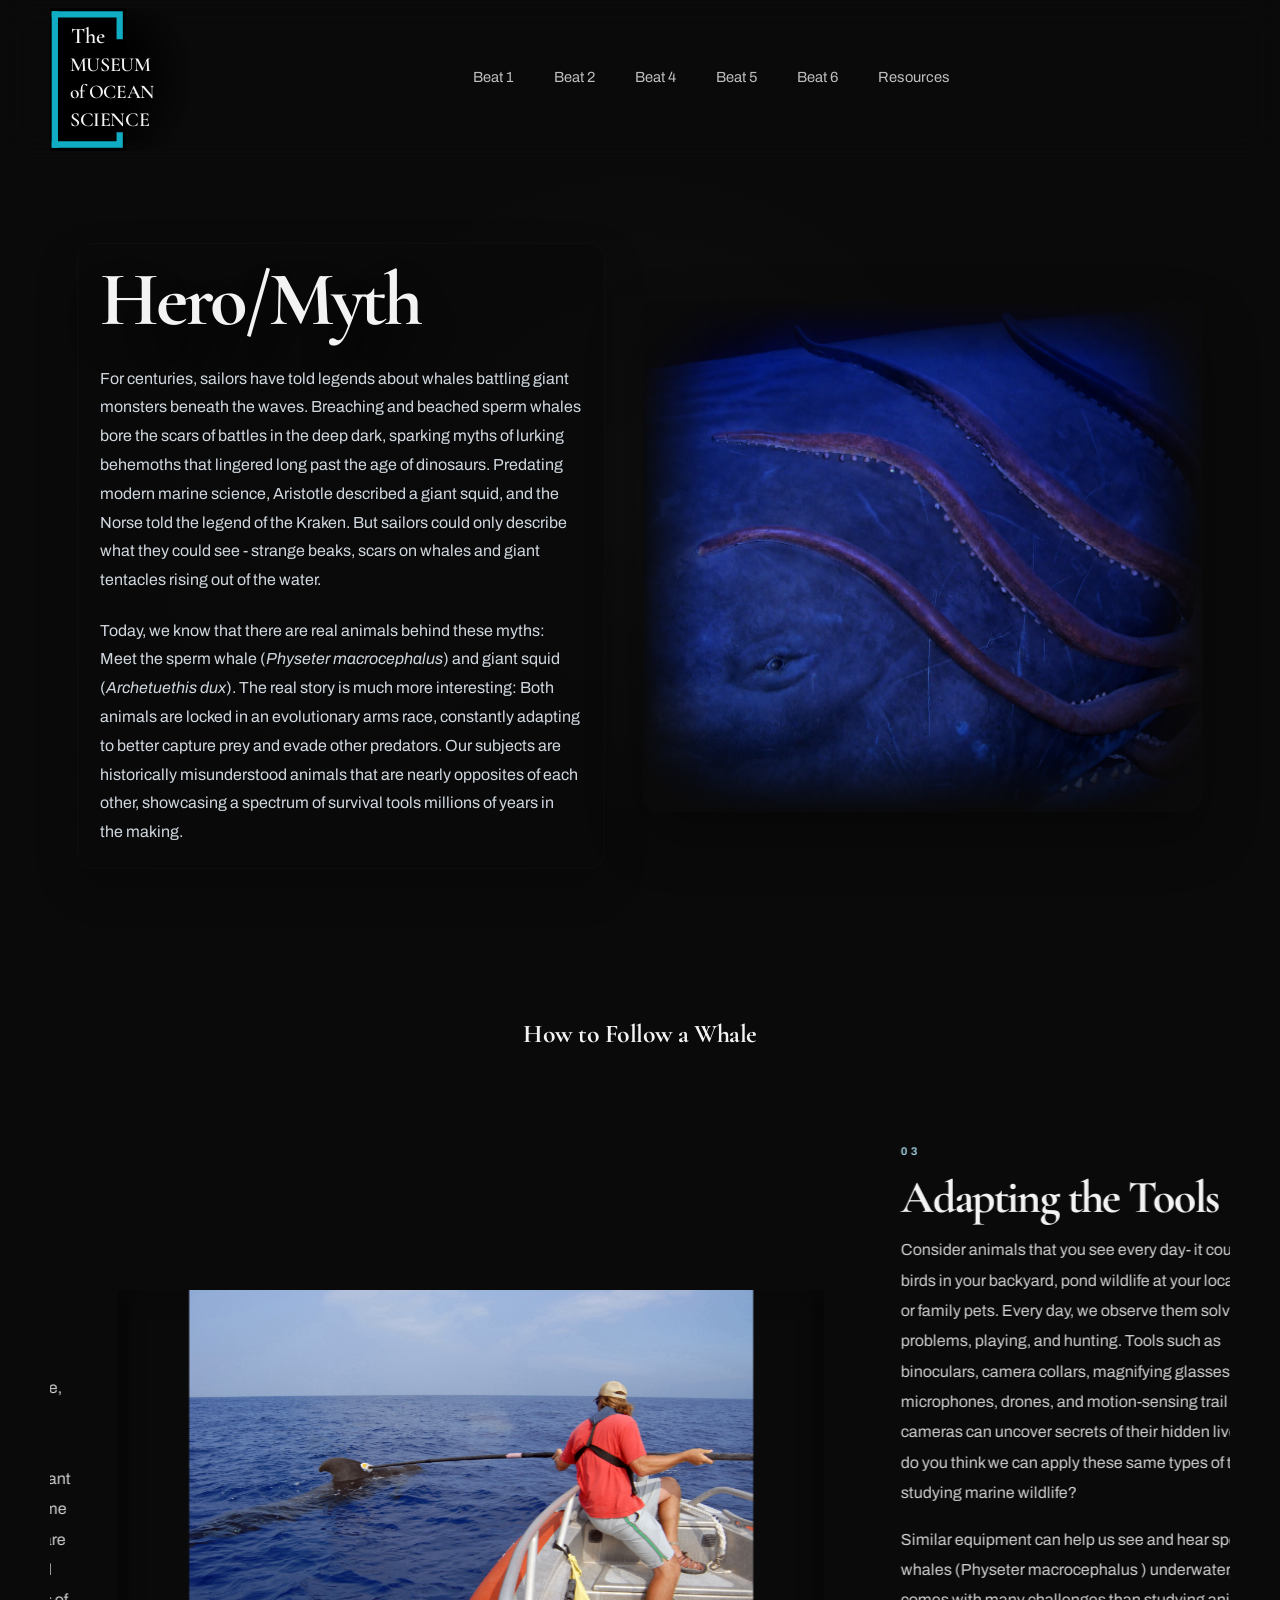
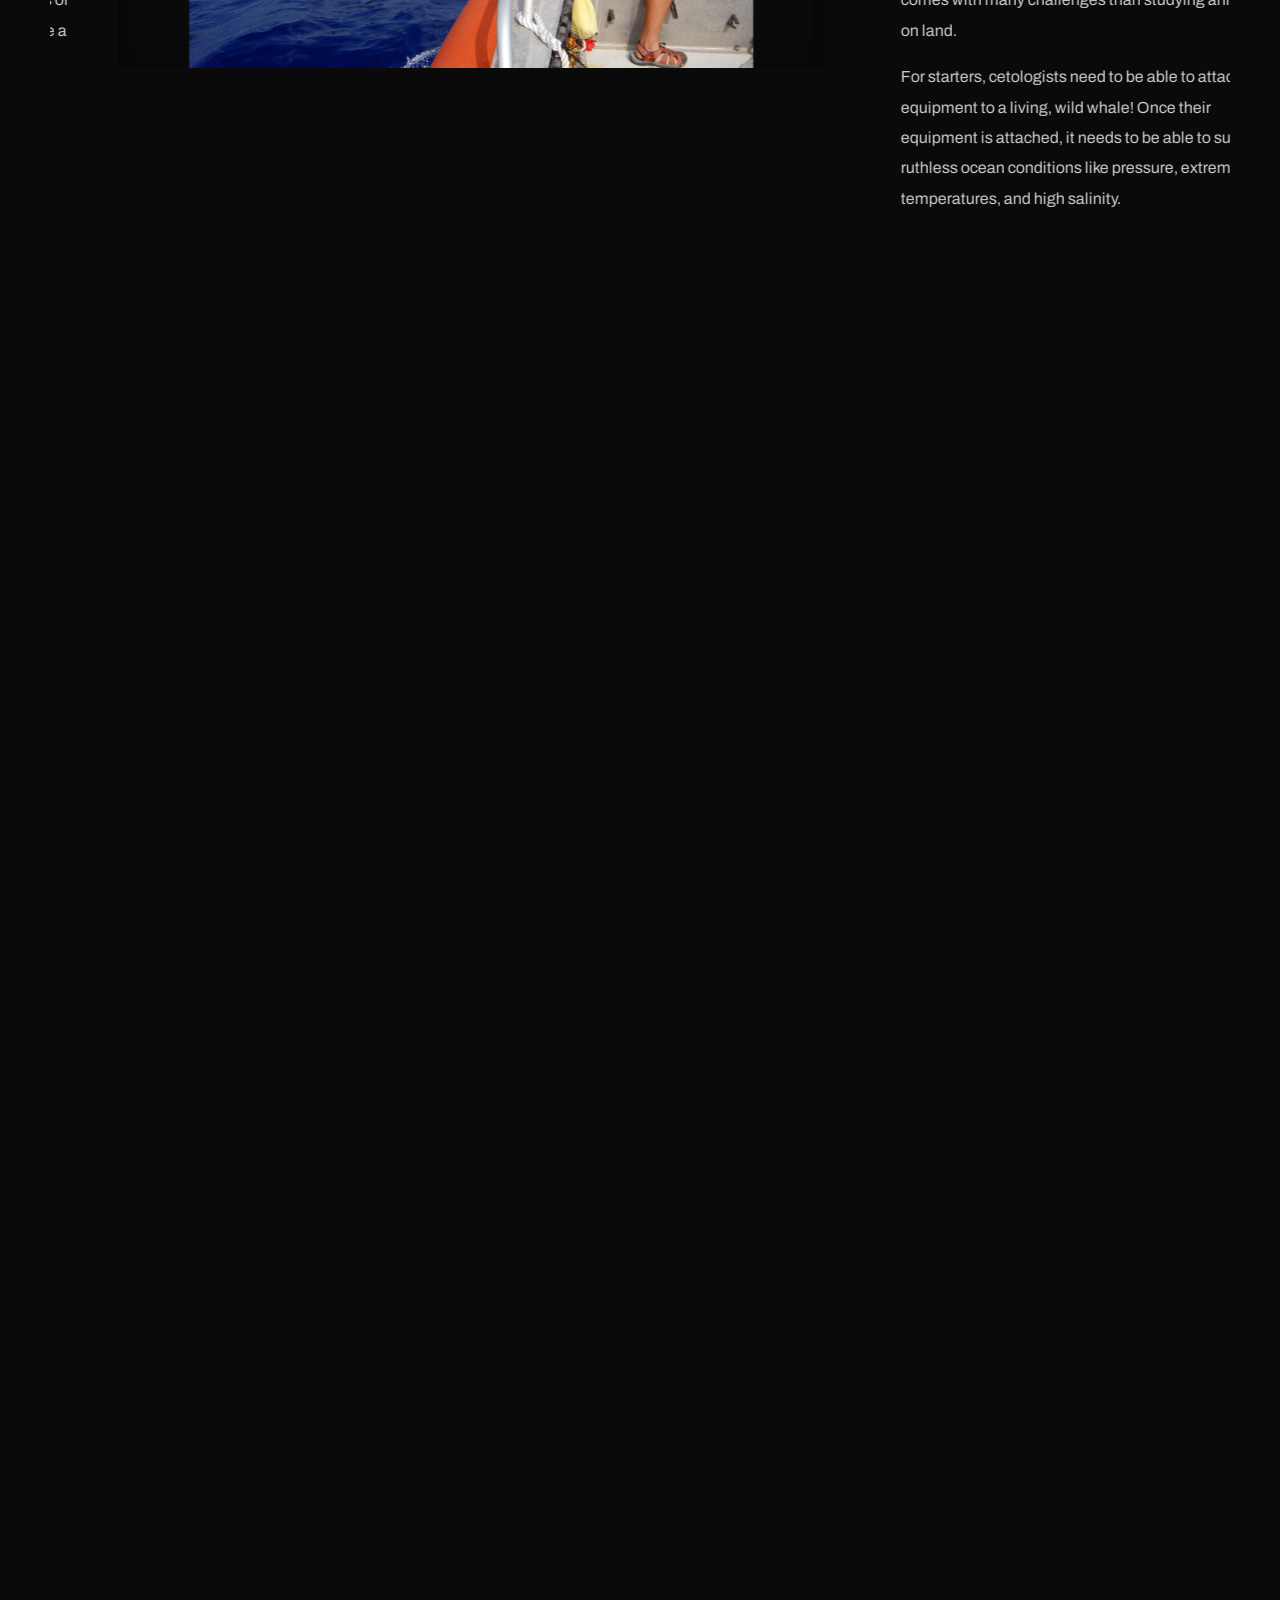
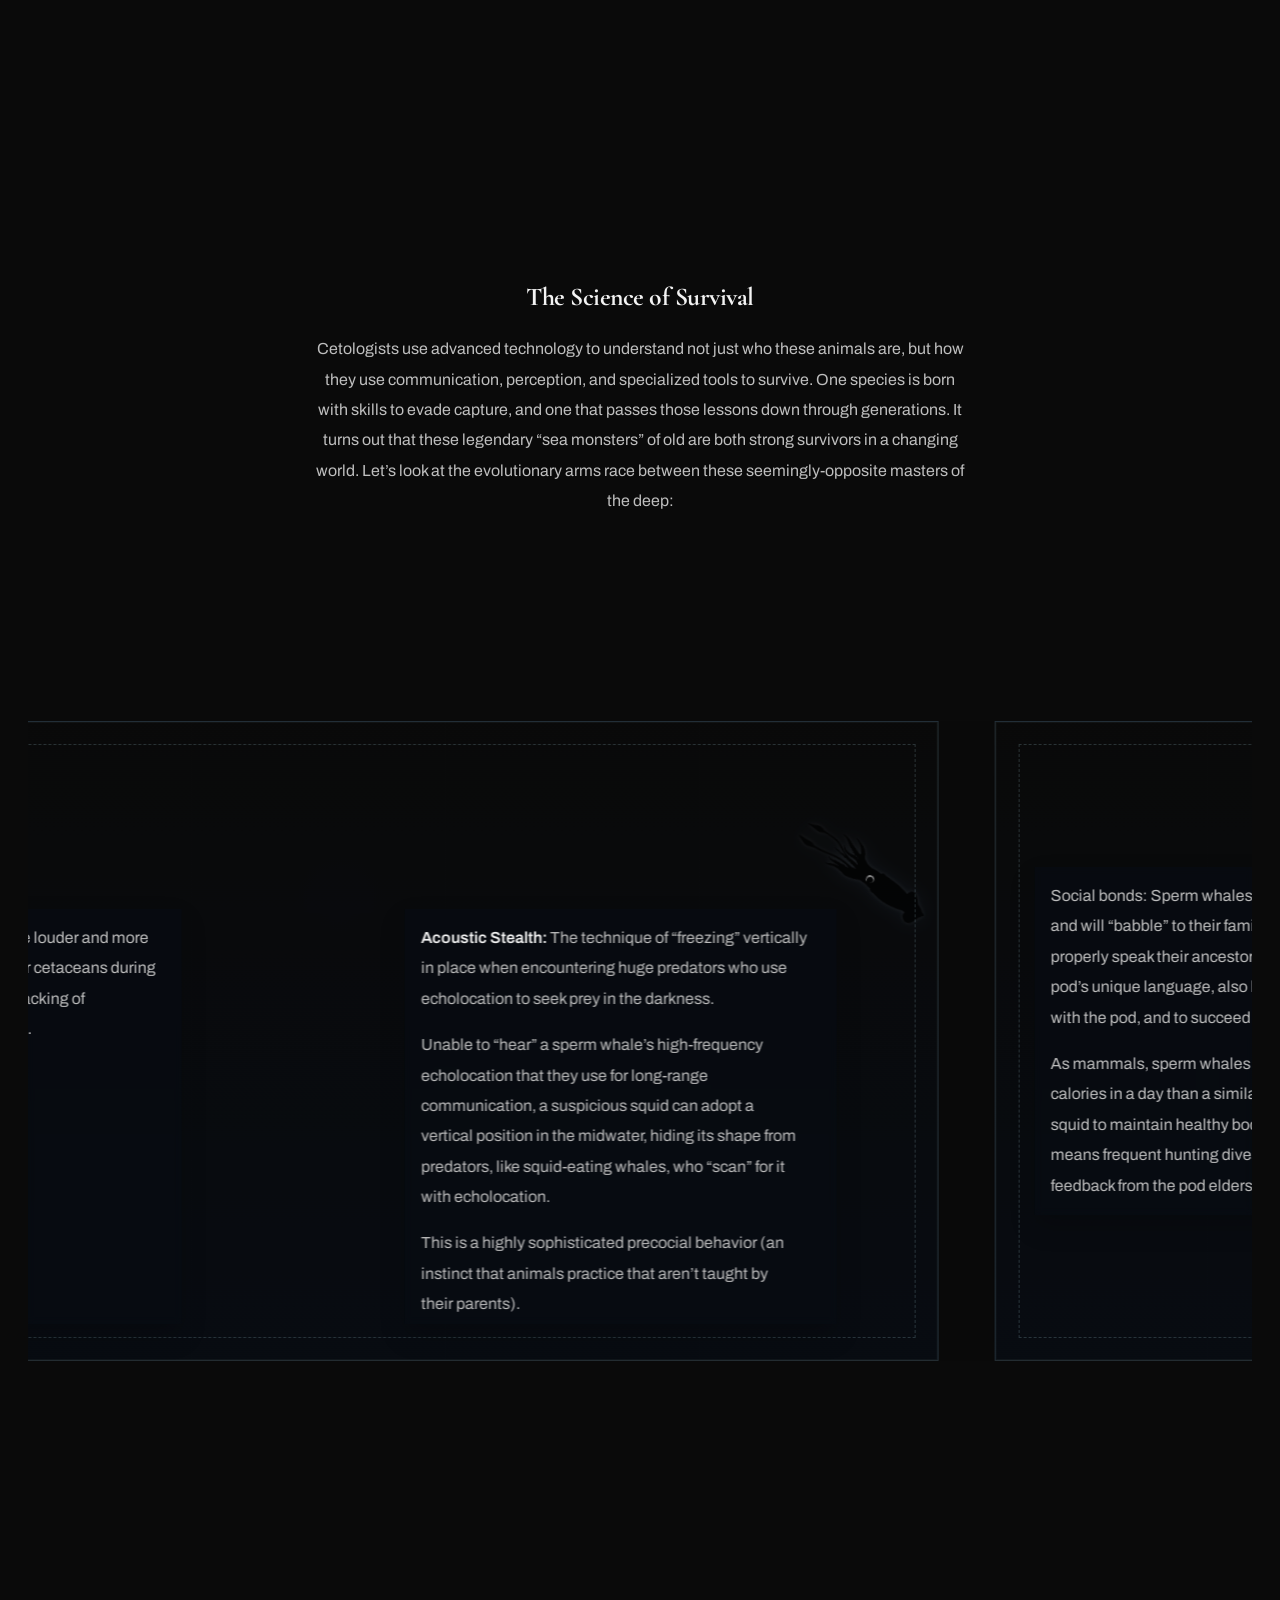
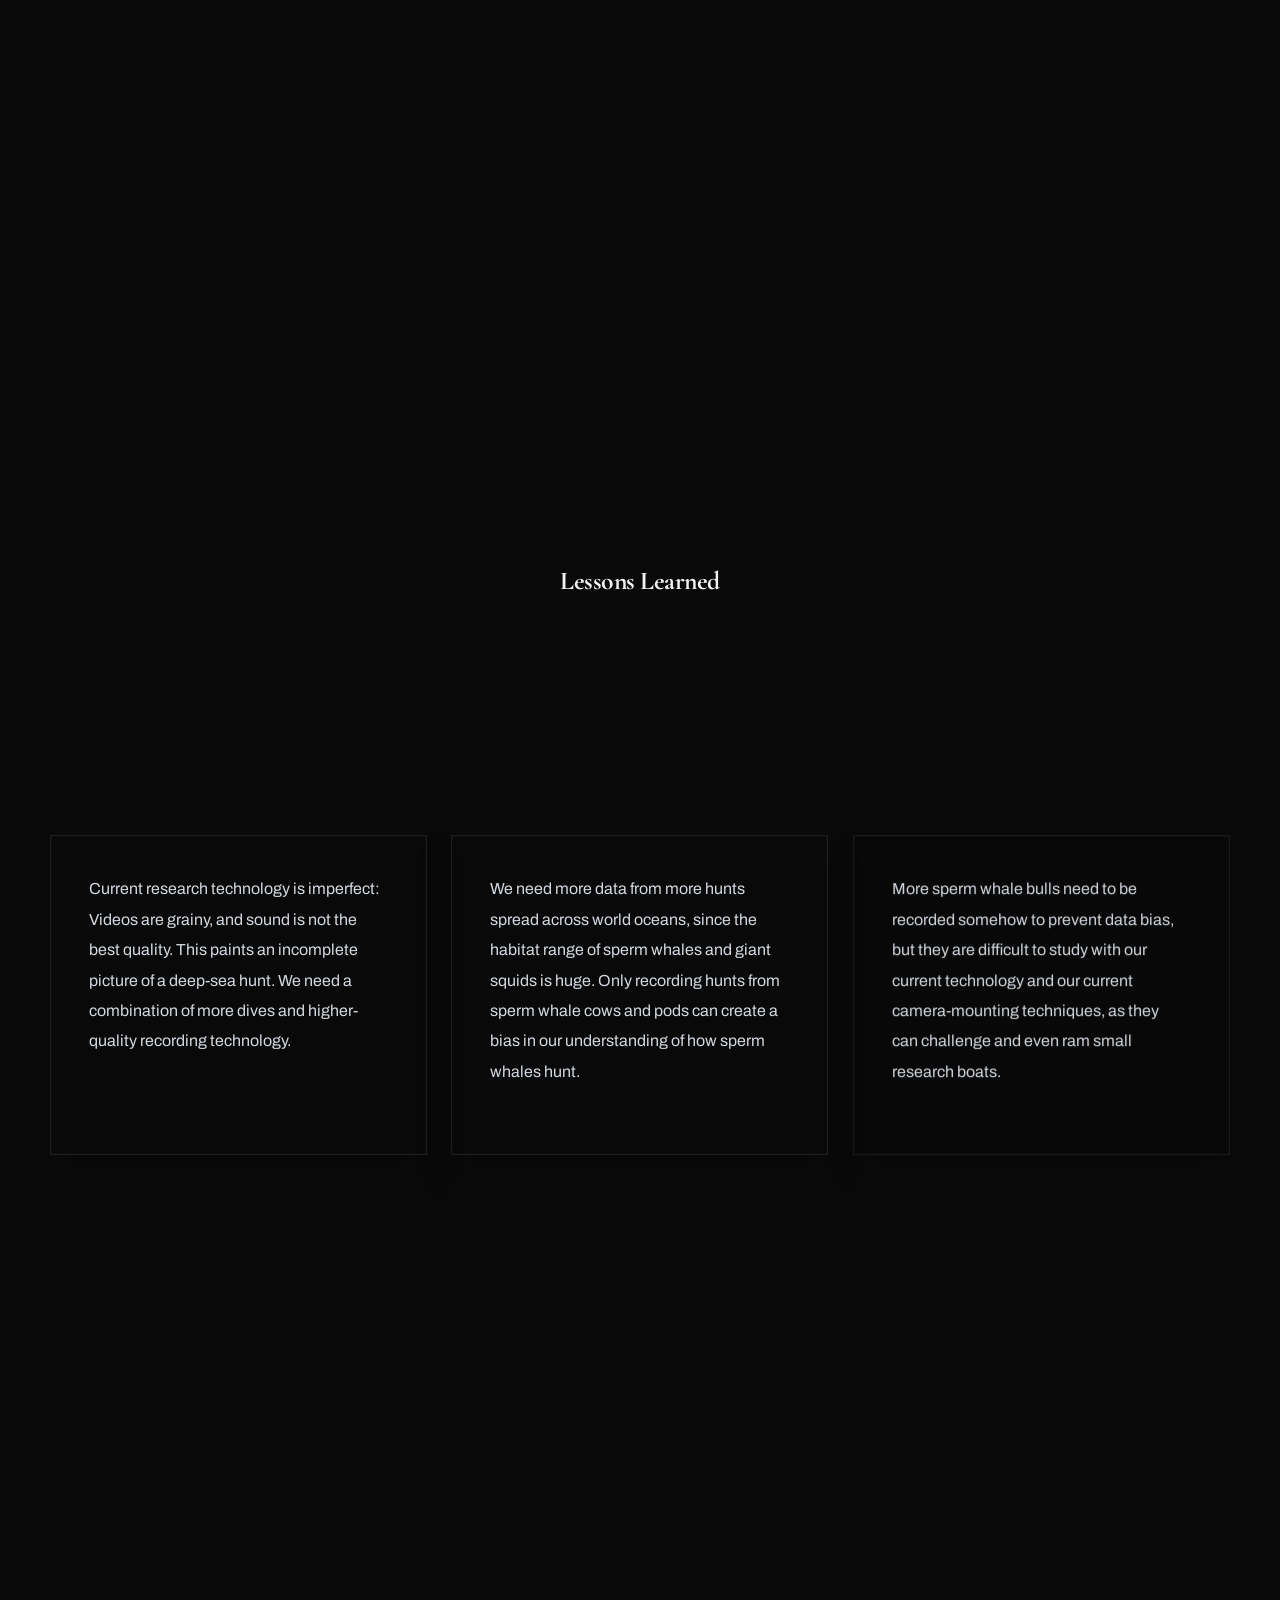
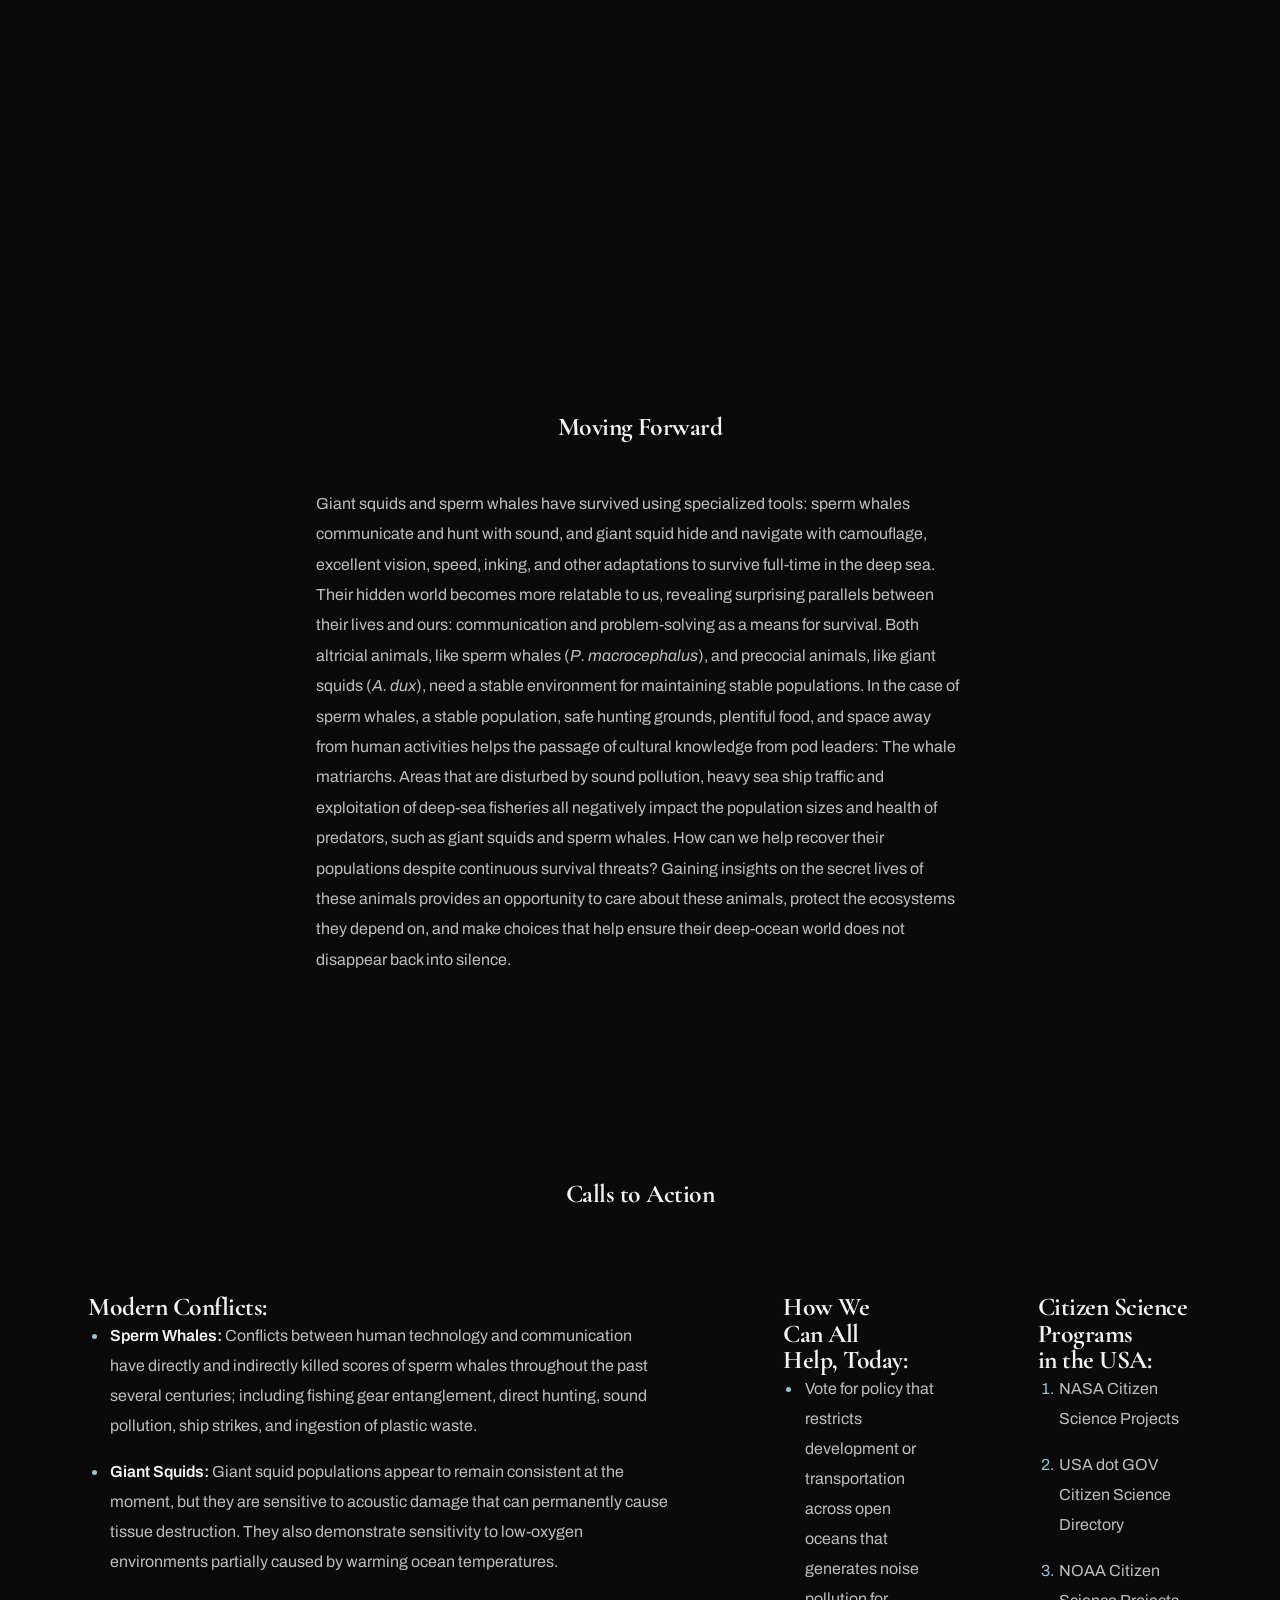
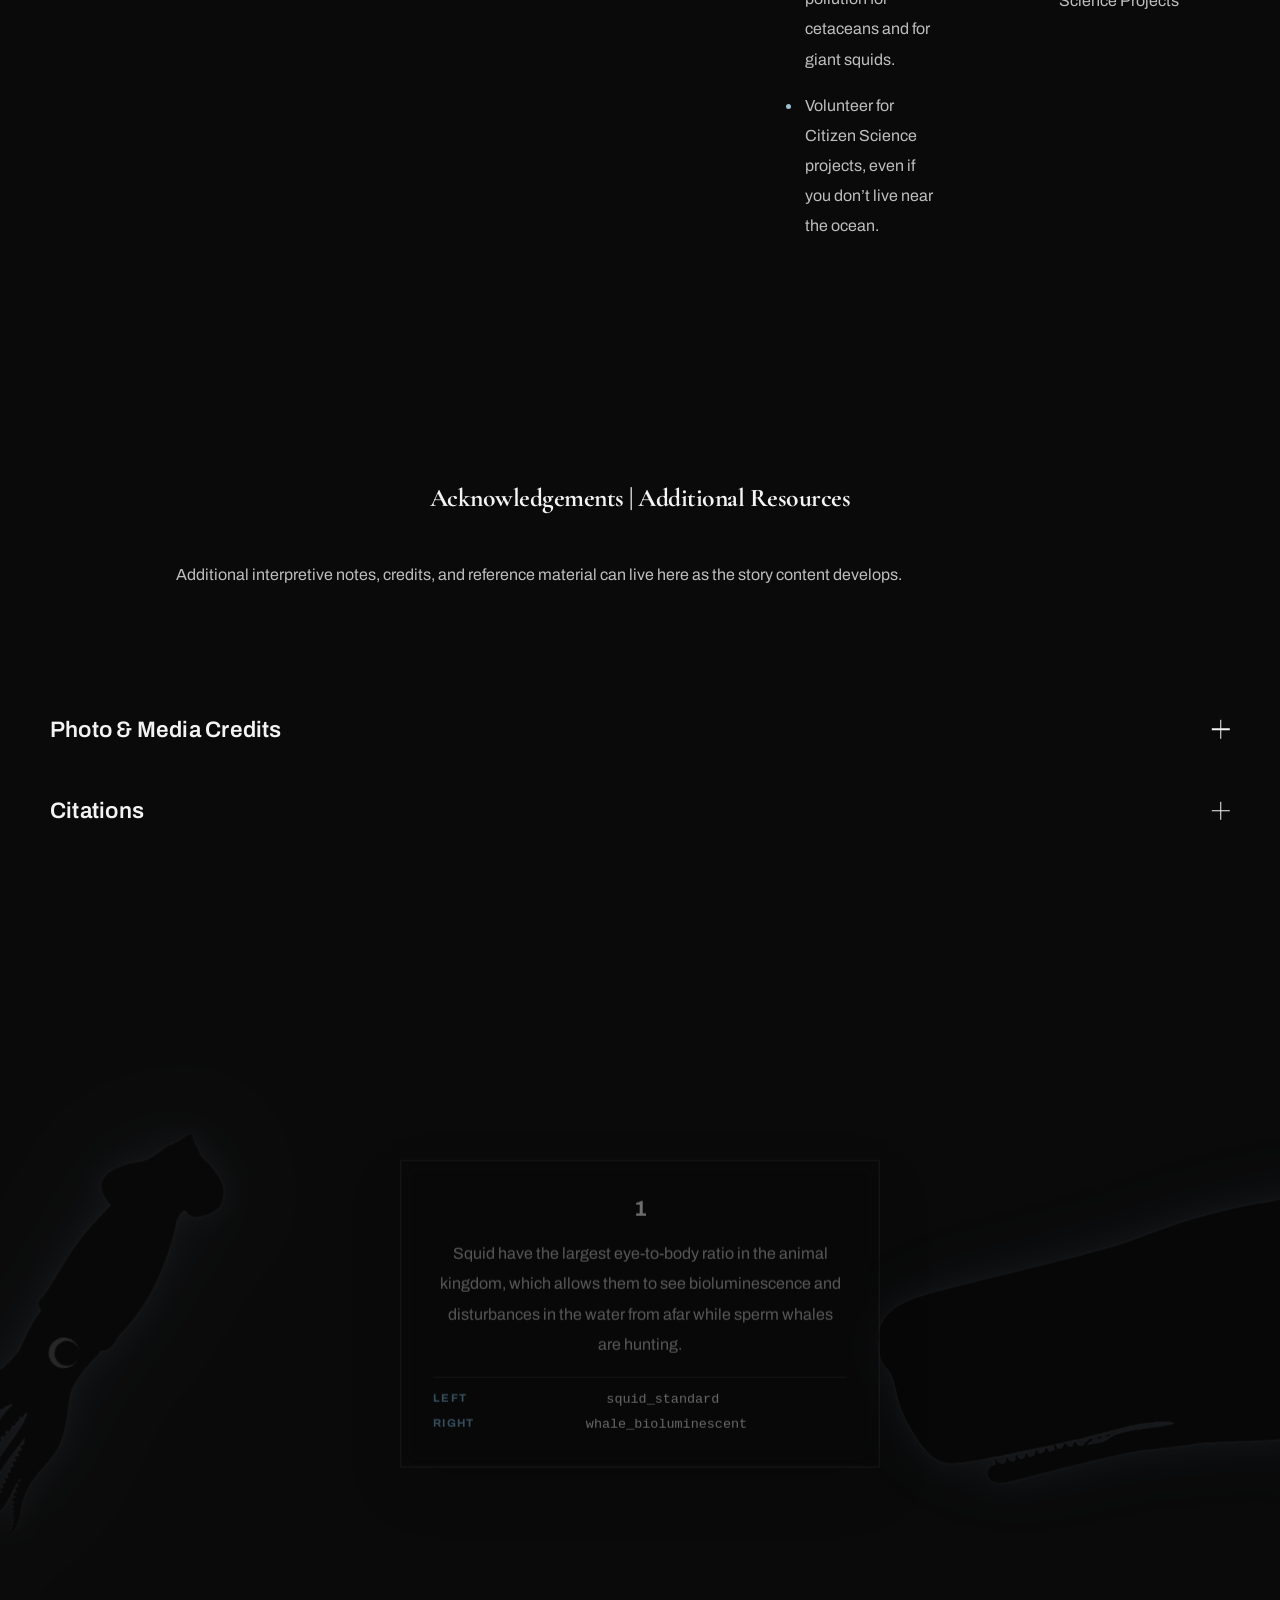
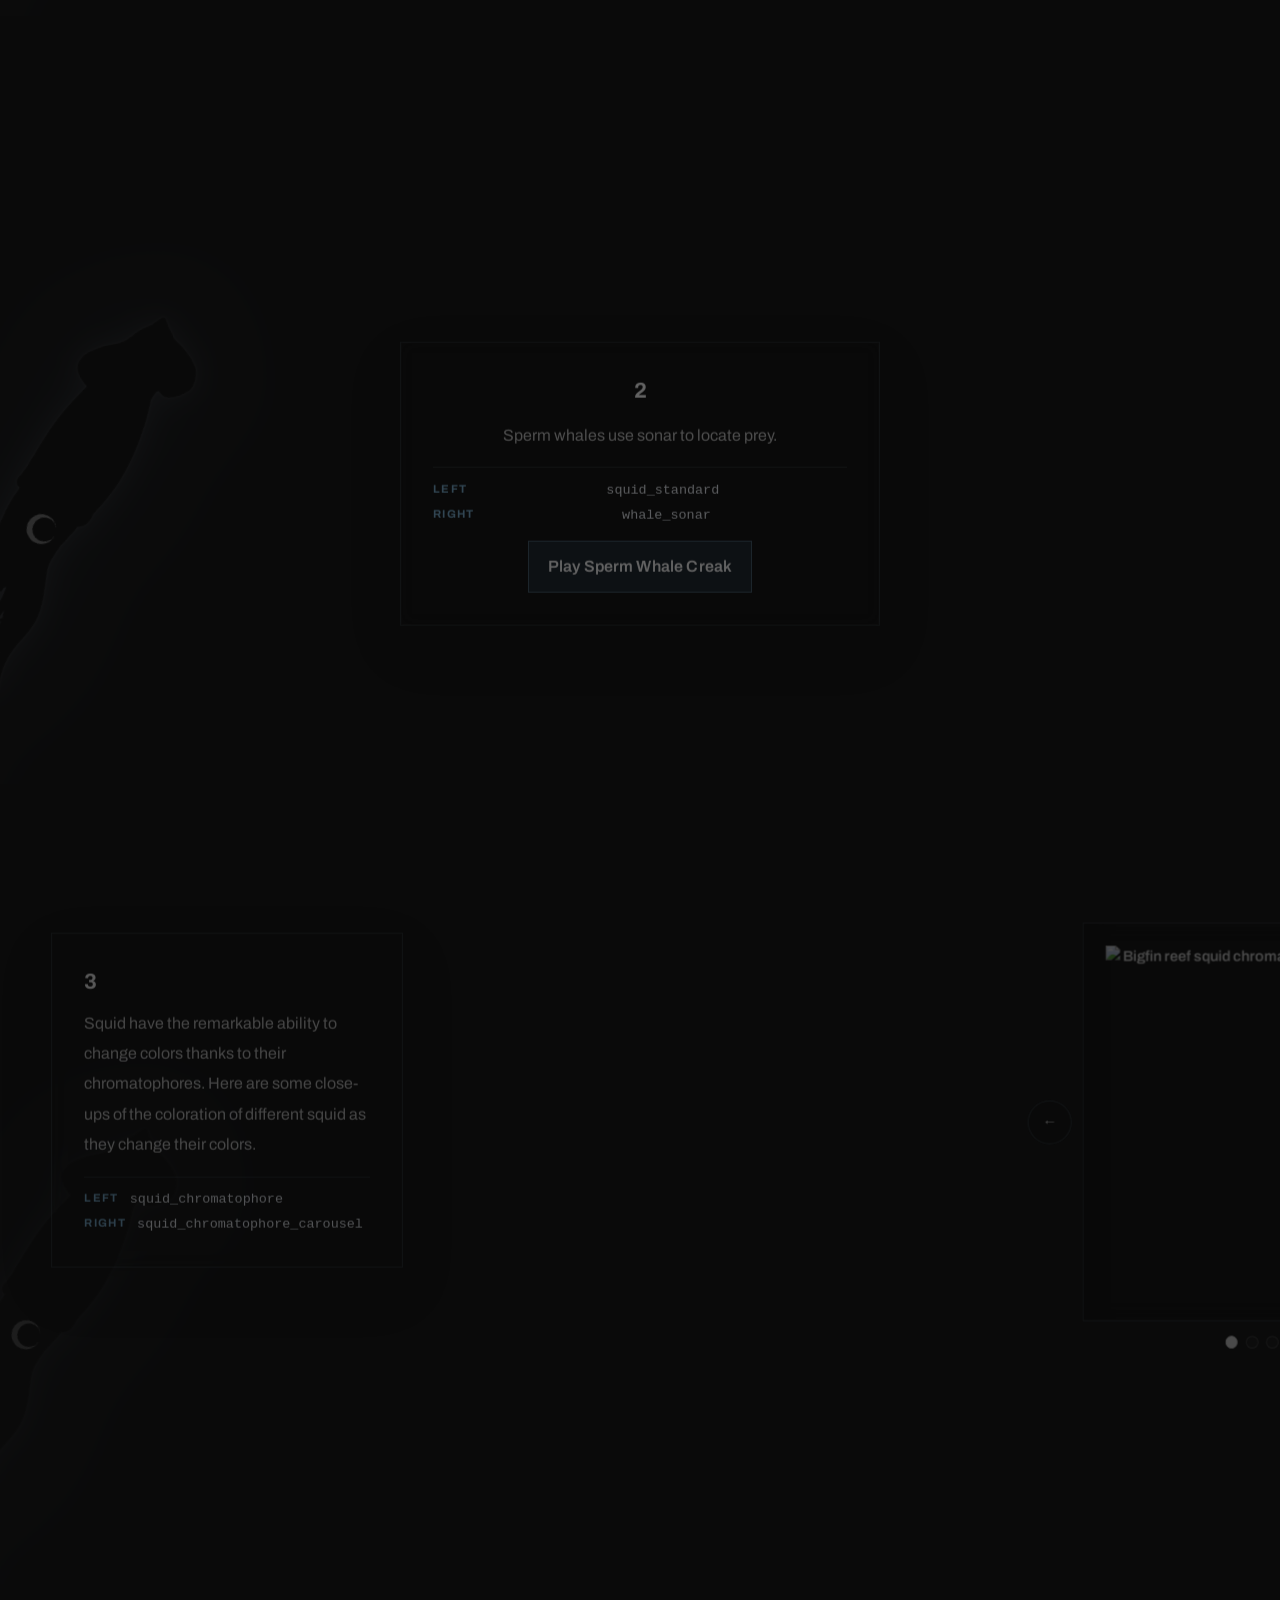
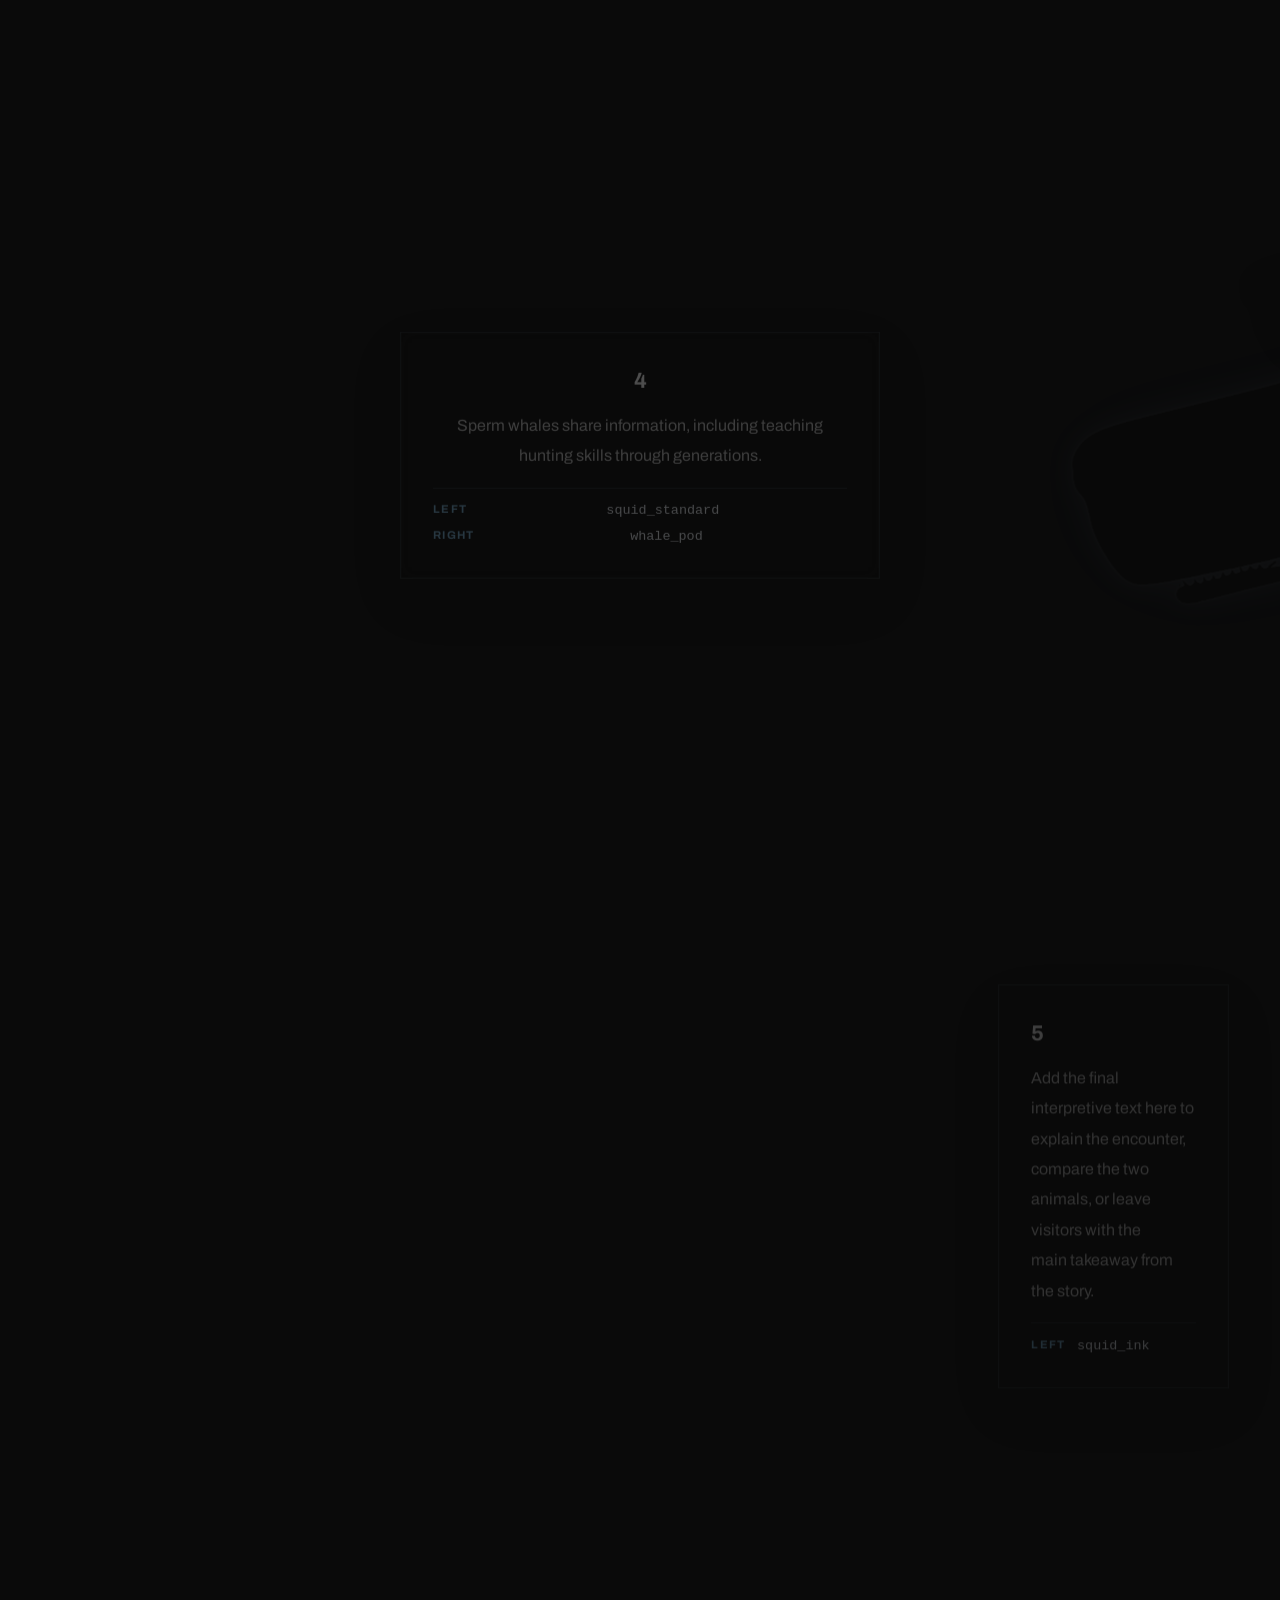
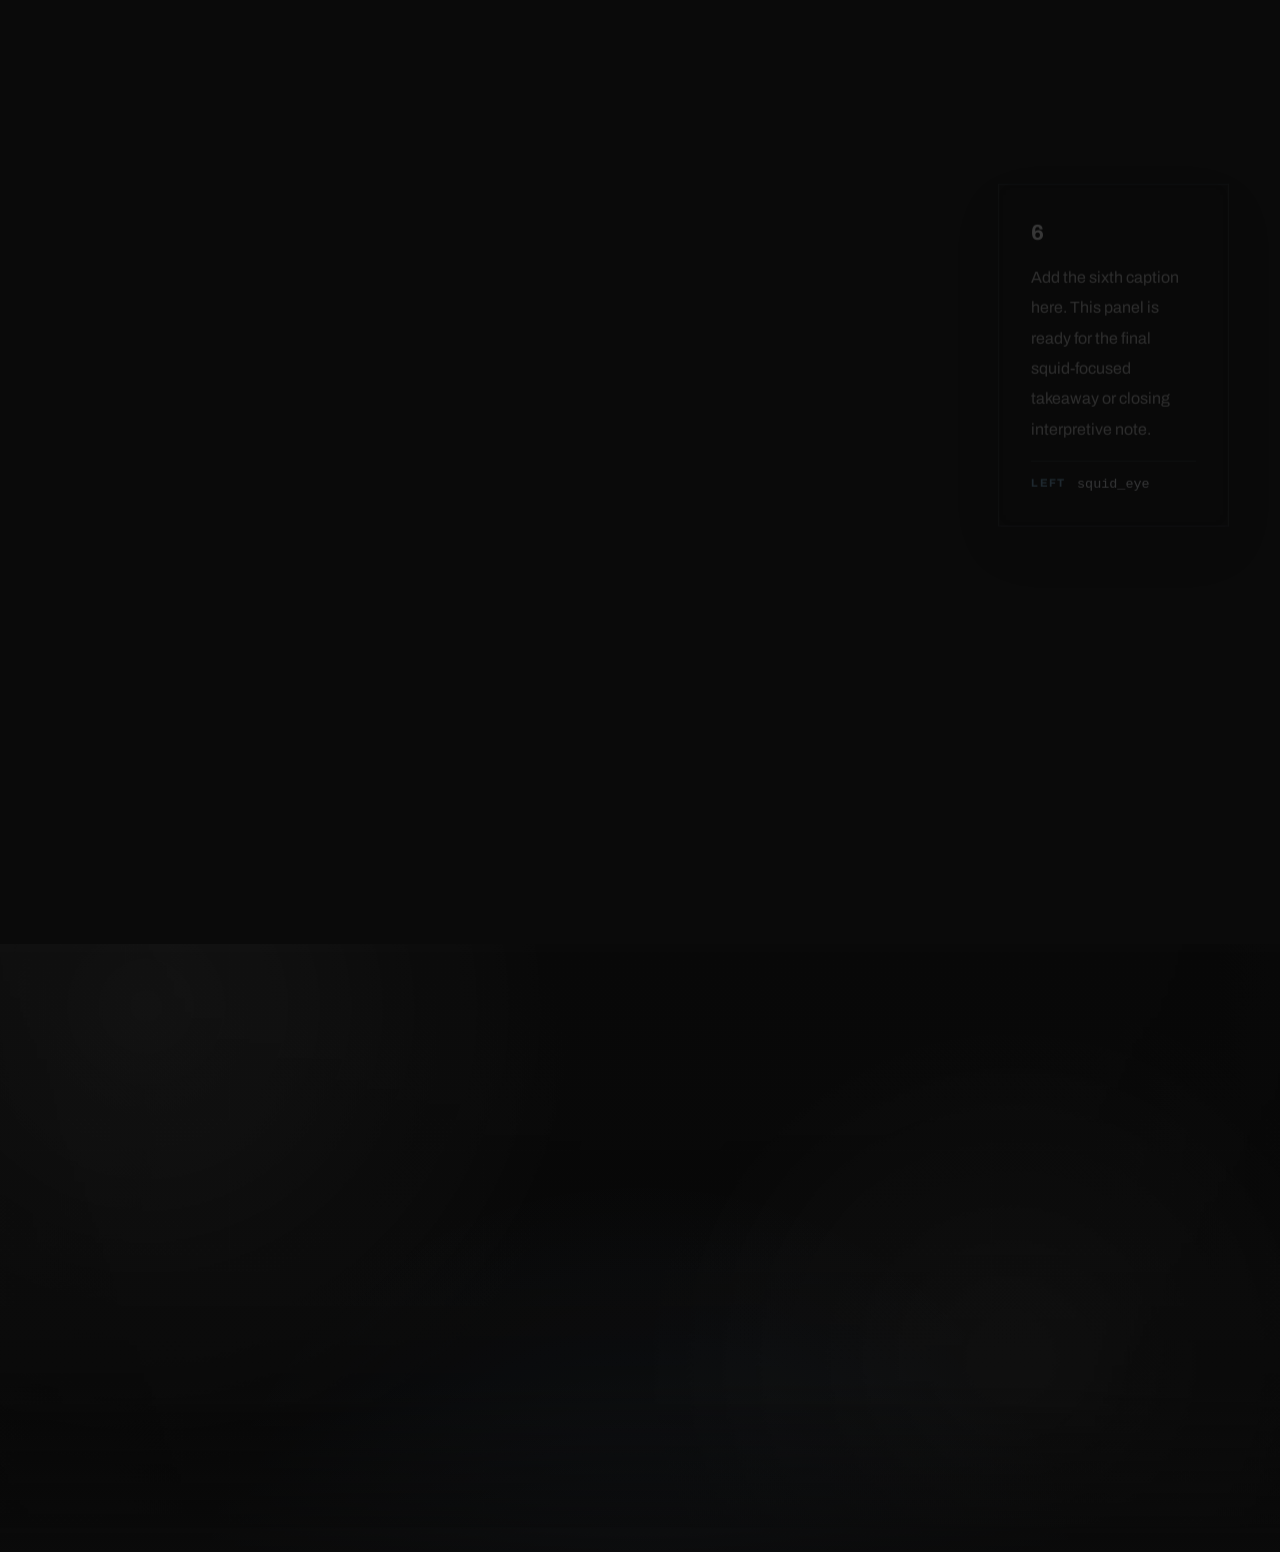
==== commit 1f257be8: "changes" ====
--- a/docs/index.html
+++ b/docs/index.html
@@ -46,7 +46,6 @@
       <nav class="site-nav" id="site-nav" aria-label="Primary">
         <a href="#beat-1">Beat 1</a>
         <a href="#beat-2">Beat 2</a>
-        <a href="#beat-3">Beat 3</a>
         <a href="#beat-4">Beat 4</a>
         <a href="#beat-5">Beat 5</a>
         <a href="#beat-6">Beat 6</a>
@@ -121,77 +120,88 @@
       </div>
     </section>
 
-    <section class="beat-section beat-section--detritus" id="beat-3" aria-labelledby="beat-3-title">
-        <div class="shell">
-          <div class="section-heading">
-          <h2 id="beat-3-title">The Hunt</h2>
-        </div>
-        <div class="wire-grid">
-          <div class="wire-copy-block">
-            <div class="placeholder-copy">
-              <p>Lorem ipsum dolor sit amet, consectetur adipiscing elit. Integer posuere, justo eu feugiat pulvinar, lorem tellus vulputate sem, id luctus ipsum neque sed nibh.</p>
-              <p>Lorem ipsum dolor sit amet, consectetur adipiscing elit. Curabitur feugiat, lacus sit amet faucibus varius, nibh nisl gravida nibh, vitae hendrerit nunc libero a neque.</p>
-              <p>Lorem ipsum dolor sit amet, consectetur adipiscing elit. Sed porttitor, eros a efficitur suscipit, sapien turpis tristique enim, vitae posuere lorem tellus nec risus.</p>
-            </div>
-          </div>
-        </div>
-      </div>
-    </section>
-
-    <section class="beat-section beat-section--survival" id="beat-4" aria-labelledby="beat-4-title">
-        <div class="shell">
-        <div class="placeholder-copy placeholder-copy--survival-intro">
-          <div class="survival-intro-feature">
-            <video class="section-ambient-video section-ambient-video--detritus section-ambient-video--survival-intro" data-ambient-video muted loop playsinline preload="metadata" aria-hidden="true">
-              <source src="CanvaVideos/detritus.mp4" type="video/mp4">
-            </video>
-            <div class="survival-intro-feature__inner">
-              <div class="section-heading section-heading--survival-intro">
-                <h2 id="beat-4-title">The Science of Survival</h2>
+    <section class="beat-section beat-section--survival beat-section--science-carousel" id="beat-4" aria-labelledby="beat-4-title">
+      <div class="shell beat-four-intro-shell">
+        <div class="section-heading beat-four-heading">
+          <h2 id="beat-4-title">The Science of Survival</h2>
+        </div>
+        <div class="placeholder-copy beat-four-intro-copy">
+          <p>Cetologists use advanced technology to understand not just who these animals are, but how they use communication, perception, and specialized tools to survive. One species is born with skills to evade capture, and one that passes those lessons down through generations. It turns out that these legendary &ldquo;sea monsters&rdquo; of old are both strong survivors in a changing world. Let&rsquo;s look at the evolutionary arms race between these seemingly-opposite masters of the deep:</p>
+        </div>
+      </div>
+      <div class="beat-four-scroll-scene" data-beat-four-scene>
+        <div class="beat-four-stage">
+          <div class="shell beat-four-stage__shell">
+            <div class="beat-four-viewport">
+              <div class="beat-four-track" data-beat-four-track>
+                <article class="beat-four-slide" data-beat-four-panel>
+                  <div class="beat-four-wire beat-four-wire--vision">
+                    <div class="beat-four-wire__stage" aria-hidden="true">
+                      <div class="beat-four-wire__eye bottom-encounter__scene-six-squid">
+                        <img class="bottom-encounter__scene-six-squid-image" src="assets/images/giant_squid_silhouette_transparent.png" alt="" loading="lazy">
+                        <span class="bottom-encounter__scene-six-eye-cover"></span>
+                      </div>
+                      <img class="beat-four-wire__whale-glow" src="assets/images/Silhouette_Sperm_Whale.png" alt="" loading="lazy">
+                      <div class="beat-four-wire__ink bottom-encounter__ink-squid-group">
+                        <canvas class="bottom-encounter__squid-ink-canvas" width="1122" height="1402"></canvas>
+                        <video class="bottom-encounter__squid-ink-video" data-masked-video muted loop playsinline preload="auto">
+                          <source src="CanvaVideos/squidink_inwater.mp4" type="video/mp4">
+                        </video>
+                      </div>
+                    </div>
+                    <div class="placeholder-copy beat-four-wire__copy beat-four-wire__copy--vision-main">
+                      <p>Squid have cantaloupe-sized eyes to see further in the darkness than their competitors. Scanning the darkness with the largest eyes in the animal kingdom, giant squids (<em>Architeuthis dux</em>) focus on bioluminescent trails.</p>
+                      <p>They&rsquo;re able to see the &ldquo;soup&rdquo; of bioluminescent plankton that is disturbed and illuminated by a pod of diving sperm whales, like the spinning, rolling wake behind a speedboat or a flurry of snowflakes.</p>
+                      <p>A large disturbance suggests a large animal approaching, so the squid must decide to freeze in place or flee with jet propulsion, leaving a cloud of ink in their wake.</p>
+                    </div>
+                    <div class="placeholder-copy beat-four-wire__copy beat-four-wire__copy--vision-ink">
+                      <p>Inking: As lone hunters, the giant squids use visual communication for diversion and escape from anything larger than themselves. One of their favorite tactics is expelling ink as a concealing cloud while they dart into the darkness.</p>
+                    </div>
+                  </div>
+                </article>
+
+                <article class="beat-four-slide" data-beat-four-panel>
+                  <div class="beat-four-wire beat-four-wire--sound">
+                    <div class="beat-four-wire__stage" aria-hidden="true">
+                      <img class="beat-four-wire__sound-whale" src="assets/images/Silhouette_Sperm_Whale.png" alt="" loading="lazy">
+                      <div class="bottom-encounter__sonar beat-four-wire__sonar">
+                        <span class="bottom-encounter__sonar-ring"></span>
+                        <span class="bottom-encounter__sonar-ring"></span>
+                        <span class="bottom-encounter__sonar-ring"></span>
+                        <span class="bottom-encounter__sonar-ring"></span>
+                        <span class="bottom-encounter__sonar-ring"></span>
+                      </div>
+                      <div class="beat-four-wire__stealth">
+                        <img src="assets/images/giant_squid_silhouette_transparent.png" alt="" loading="lazy">
+                      </div>
+                    </div>
+                    <div class="placeholder-copy beat-four-wire__copy beat-four-wire__copy--sound-left">
+                      <p><strong>Echolocation:</strong> Sperm whales use louder and more precise echolocation than in other cetaceans during group hunting and coordinated tracking of challenging prey, like giant squids.</p>
+                    </div>
+                    <div class="placeholder-copy beat-four-wire__copy beat-four-wire__copy--sound-right">
+                      <p><strong>Acoustic Stealth:</strong> The technique of &ldquo;freezing&rdquo; vertically in place when encountering huge predators who use echolocation to seek prey in the darkness.</p>
+                      <p>Unable to &ldquo;hear&rdquo; a sperm whale&rsquo;s high-frequency echolocation that they use for long-range communication, a suspicious squid can adopt a vertical position in the midwater, hiding its shape from predators, like squid-eating whales, who &ldquo;scan&rdquo; for it with echolocation.</p>
+                      <p>This is a highly sophisticated precocial behavior (an instinct that animals practice that aren&rsquo;t taught by their parents).</p>
+                    </div>
+                  </div>
+                </article>
+
+                <article class="beat-four-slide" data-beat-four-panel>
+                  <div class="beat-four-wire beat-four-wire--pod">
+                    <div class="beat-four-wire__stage" aria-hidden="true">
+                      <div class="beat-four-wire__pod">
+                        <img class="beat-four-pod-whale beat-four-pod-whale--one" src="assets/images/Silhouette_Sperm_Whale.png" alt="" loading="lazy">
+                        <img class="beat-four-pod-whale beat-four-pod-whale--two" src="assets/images/Silhouette_Sperm_Whale.png" alt="" loading="lazy">
+                        <img class="beat-four-pod-whale beat-four-pod-whale--three" src="assets/images/Silhouette_Sperm_Whale.png" alt="" loading="lazy">
+                      </div>
+                    </div>
+                    <div class="placeholder-copy beat-four-wire__copy beat-four-wire__copy--pod-main">
+                      <p>Social bonds: Sperm whales are born with curious minds and will &ldquo;babble&rdquo; to their family until they learn to properly speak their ancestors&rsquo; language. To master the pod&rsquo;s unique language, also known as a coda, is to bond with the pod, and to succeed in the daily hunts.</p>
+                      <p>As mammals, sperm whales must consume far more calories in a day than a similarly-sized shark or giant squid to maintain healthy body temperatures. This means frequent hunting dives with lots of guidance and feedback from the pod elders.</p>
+                    </div>
+                  </div>
+                </article>
               </div>
-              <p>Cetologists use advanced technology to understand not just who these animals are, but how they use communication, perception, and specialized tools to survive in darkness and depth. One species is born with skills to evade capture, and one that passes those lessons down through generations. It turns out that these legendary &ldquo;sea monsters&rdquo; of old are both highly sophisticated survivalists in a changing world.</p>
-            </div>
-          </div>
-          <p class="survival-intro-followup">All squids- including <em>A. dux</em>- are precocial, while sperm whales (<em>P. macrocephalus</em>) are altricial. Let&rsquo;s examine the evolutionary arms race between these seemingly-opposite masters of the deep:</p>
-        </div>
-        <div class="wire-grid wire-grid--survival">
-          <div class="survival-column">
-            <span class="species-tag species-tag--squid">Squid</span>
-            <h3>Examining Giant Squid Survival Tools:</h3>
-            <div class="placeholder-copy">
-              <ul>
-                <li>Scanning the darkness with the largest eyes in the animal kingdom, giant squids (<em>A. dux</em>) focus on bioluminescent trails- the &ldquo;soup&rdquo; of bioluminescent plankton that is disturbed and illuminated by a pod of diving sperm whales, like the spinning, rolling wake behind a speedboat or a flurry of snowflakes. A large disturbance suggests a large animal approaching. so the squid must decide to freeze in place or flee with jet propulsion, leaving a cloud of ink in their wake.</li>
-                <li>Unable to &ldquo;hear&rdquo; a sperm whale&rsquo;s high-frequency echolocation that they use for long-range communication, a suspicious squid can adopt a vertical position in the midwater, reducing its acoustic cross-section as its predators approach and &ldquo;scan&rdquo; for it with echolocation. This is a highly sophisticated and precocial behavior (an instinctive survival tool that giant squids practice throughout their lives and aren&rsquo;t taught by their parents).</li>
-                <li>As lone hunters, the giant squids use visual communication for diversion and escape from anything larger than themselves.</li>
-                <li>With a lifespan of around five years, giant squids use the following physical and behavioral tools to survive full-time in the mesopelagic zone:</li>
-              </ul>
-              <ul>
-                <li>Advanced sensory tissue lining the surfaces of their mantle and arms to detect changes in water pressure that betray the movement of a nearby predator or prey</li>
-                <li>Cantaloupe-sized eyes to see further in the darkness than their competitors</li>
-                <li>Speed via jet propulsion</li>
-                <li>Color-changing ability</li>
-                <li>Acoustic Stealth: The technique of freezing vertically in place when encountering huge predators who use echolocation to seek prey in the darkness.</li>
-              </ul>
-            </div>
-          </div>
-          <div class="sonar-placeholder" aria-hidden="true">
-            <span>Sonar Image</span>
-          </div>
-          <div class="survival-column survival-column--end">
-            <span class="species-tag species-tag--whale species-tag--right">Whale</span>
-            <h3>Examining Sperm Whale Survival Tools:</h3>
-            <div class="placeholder-copy">
-              <ul>
-                <li>Sperm whales are born with curious minds and will &ldquo;babble&rdquo; to their family until they learn to properly speak their ancestors&rsquo; language.To master the pod&rsquo;s unique language- also known as a coda- is to bond with the pod, and to succeed in the daily hunts.</li>
-                <li>As mammals, sperm whales must consume far more calories in a day than a similarly-sized shark or giant squid to maintain healthy body temperatures. This means frequent hunting dives with lots of guidance and feedback from the pod elders. Where better to seek prey multiple times per day than the diverse and abundant mesopelagic zone?</li>
-                <li>Sperm whales also have a handful of adaptations that physically allow them to dive deeper and longer than most other marine mammals, as well as capture and digest some of the world&rsquo;s largest invertebrates (animals without backbones, like giant squids):</li>
-              </ul>
-              <ul>
-                <li>Concentrated myoglobin in their muscles</li>
-                <li>Partially-collapsible lungs</li>
-                <li>Louder and more precise echolocation than in other cetaceans</li>
-                <li>Digestion of squid beaks and arm hooks using ambergris</li>
-              </ul>
             </div>
           </div>
         </div>
@@ -320,6 +330,16 @@
             <div class="placeholder-copy">
               <p>Squid have the largest eye-to-body ratio in the animal kingdom, which allows them to see bioluminescence and disturbances in the water from afar while sperm whales are hunting.</p>
             </div>
+            <div class="bottom-encounter__animation-names" aria-label="Scene 1 animation names">
+              <p class="bottom-encounter__animation-name">
+                <span class="bottom-encounter__animation-side">Left</span>
+                <span class="bottom-encounter__animation-token">squid_standard</span>
+              </p>
+              <p class="bottom-encounter__animation-name">
+                <span class="bottom-encounter__animation-side">Right</span>
+                <span class="bottom-encounter__animation-token">whale_bioluminescent</span>
+              </p>
+            </div>
           </div>
           <img class="bottom-encounter__silhouette bottom-encounter__silhouette--squid" src="assets/images/giant_squid_silhouette_transparent.png" alt="" loading="lazy">
           <img class="bottom-encounter__silhouette bottom-encounter__silhouette--whale" src="assets/images/Silhouette_Sperm_Whale.png" alt="" loading="lazy">
@@ -329,6 +349,16 @@
             <h3>2</h3>
             <div class="placeholder-copy">
               <p>Sperm whales use sonar to locate prey.</p>
+            </div>
+            <div class="bottom-encounter__animation-names" aria-label="Scene 2 animation names">
+              <p class="bottom-encounter__animation-name">
+                <span class="bottom-encounter__animation-side">Left</span>
+                <span class="bottom-encounter__animation-token">squid_standard</span>
+              </p>
+              <p class="bottom-encounter__animation-name">
+                <span class="bottom-encounter__animation-side">Right</span>
+                <span class="bottom-encounter__animation-token">whale_sonar</span>
+              </p>
             </div>
             <button class="bottom-encounter__audio-button" type="button" data-audio-toggle aria-pressed="false">
               Play Sperm Whale Creak
@@ -356,6 +386,16 @@
             <h3>3</h3>
             <div class="placeholder-copy">
               <p>Squid have the remarkable ability to change colors thanks to their chromatophores. Here are some close-ups of the coloration of different squid as they change their colors.</p>
+            </div>
+            <div class="bottom-encounter__animation-names" aria-label="Scene 3 animation names">
+              <p class="bottom-encounter__animation-name">
+                <span class="bottom-encounter__animation-side">Left</span>
+                <span class="bottom-encounter__animation-token">squid_chromatophore</span>
+              </p>
+              <p class="bottom-encounter__animation-name">
+                <span class="bottom-encounter__animation-side">Right</span>
+                <span class="bottom-encounter__animation-token">squid_chromatophore_carousel</span>
+              </p>
             </div>
           </div>
           <img class="bottom-encounter__silhouette bottom-encounter__silhouette--squid" src="assets/images/giant_squid_silhouette_transparent.png" alt="" loading="lazy">
@@ -408,6 +448,16 @@
             <div class="placeholder-copy">
               <p>Sperm whales share information, including teaching hunting skills through generations.</p>
             </div>
+            <div class="bottom-encounter__animation-names" aria-label="Scene 4 animation names">
+              <p class="bottom-encounter__animation-name">
+                <span class="bottom-encounter__animation-side">Left</span>
+                <span class="bottom-encounter__animation-token">squid_standard</span>
+              </p>
+              <p class="bottom-encounter__animation-name">
+                <span class="bottom-encounter__animation-side">Right</span>
+                <span class="bottom-encounter__animation-token">whale_pod</span>
+              </p>
+            </div>
           </div>
           <img class="bottom-encounter__silhouette bottom-encounter__silhouette--squid" src="assets/images/giant_squid_silhouette_transparent.png" alt="" loading="lazy">
           <img class="bottom-encounter__silhouette bottom-encounter__silhouette--whale bottom-encounter__silhouette--whale-secondary" src="assets/images/Silhouette_Sperm_Whale.png" alt="" loading="lazy">
@@ -418,6 +468,12 @@
             <h3>5</h3>
             <div class="placeholder-copy">
               <p>Add the final interpretive text here to explain the encounter, compare the two animals, or leave visitors with the main takeaway from the story.</p>
+            </div>
+            <div class="bottom-encounter__animation-names" aria-label="Scene 5 animation names">
+              <p class="bottom-encounter__animation-name">
+                <span class="bottom-encounter__animation-side">Left</span>
+                <span class="bottom-encounter__animation-token">squid_ink</span>
+              </p>
             </div>
           </div>
           <div class="bottom-encounter__ink-squid-group">
@@ -433,6 +489,12 @@
             <div class="placeholder-copy">
               <p>Add the sixth caption here. This panel is ready for the final squid-focused takeaway or closing interpretive note.</p>
             </div>
+            <div class="bottom-encounter__animation-names" aria-label="Scene 6 animation names">
+              <p class="bottom-encounter__animation-name">
+                <span class="bottom-encounter__animation-side">Left</span>
+                <span class="bottom-encounter__animation-token">squid_eye</span>
+              </p>
+            </div>
           </div>
           <div class="bottom-encounter__silhouette bottom-encounter__silhouette--squid bottom-encounter__scene-six-squid" aria-hidden="true">
             <img class="bottom-encounter__scene-six-squid-image" src="assets/images/giant_squid_silhouette_transparent.png" alt="" loading="lazy">
--- a/docs/styles.css
+++ b/docs/styles.css
@@ -343,11 +343,6 @@
   grid-template-columns: minmax(280px, 0.9fr) minmax(0, 1.2fr);
 }
 
-.wire-grid--beat-3 {
-  grid-template-columns: minmax(0, 1fr) minmax(300px, 0.95fr);
-  align-items: start;
-}
-
 .wire-grid--survival {
   grid-template-columns: minmax(0, 1fr) 220px minmax(0, 1fr);
   align-items: start;
@@ -356,6 +351,717 @@
 .wire-grid--conclusion {
   grid-template-columns: minmax(0, 1.15fr) minmax(280px, 0.85fr);
   align-items: start;
+}
+
+.beat-section--science-carousel {
+  padding: clamp(3rem, 6vh, 4rem) 0 0;
+  background: transparent;
+  overflow: visible;
+}
+
+.beat-four-intro-shell {
+  display: grid;
+  gap: clamp(1rem, 2vw, 1.5rem);
+  margin-bottom: clamp(1.5rem, 3vw, 2.5rem);
+}
+
+.beat-four-scroll-scene {
+  --beat-four-panel-count: 3;
+  --beat-four-progress: 0;
+  --beat-four-gap: clamp(1.5rem, 2.4vw, 2.5rem);
+  --beat-four-panel-height: min(40rem, calc(100svh - 7rem));
+  --beat-four-step: 0px;
+  position: relative;
+  min-height: calc(100svh + ((var(--beat-four-panel-count) - 1) * 108svh) + 8rem);
+  padding: 0;
+  background: transparent;
+  overflow: visible;
+  isolation: isolate;
+}
+
+.beat-four-stage {
+  position: sticky;
+  top: 0;
+  z-index: 2;
+  display: flex;
+  align-items: center;
+  min-height: 100svh;
+  padding: clamp(2.5rem, 5vh, 4rem) 0;
+  overflow: hidden;
+}
+
+.beat-four-heading {
+  margin-bottom: 0;
+}
+
+.beat-four-intro-shell .beat-four-intro-copy {
+  max-width: 78ch;
+  margin: 0 auto;
+}
+
+.beat-four-intro-shell .beat-four-intro-copy p {
+  margin: 0 auto;
+  max-width: 78ch;
+  text-align: center;
+}
+
+.beat-four-stage__shell {
+  --shell: 96rem;
+  display: grid;
+}
+
+.beat-four-viewport {
+  overflow: hidden;
+}
+
+.beat-four-track {
+  display: flex;
+  align-items: stretch;
+  gap: var(--beat-four-gap);
+  width: max-content;
+  transform: translate3d(0, 0, 0);
+  will-change: transform;
+}
+
+.beat-four-slide {
+  flex: 0 0 var(--beat-four-step, 100vw);
+  min-width: var(--beat-four-step, 100vw);
+  display: flex;
+  align-items: stretch;
+  padding-inline: clamp(0.5rem, 1vw, 1rem);
+}
+
+.beat-four-wire {
+  --scene-one-whale-glow: 1;
+  --scene-two-sonar-opacity: 0.78;
+  position: relative;
+  display: grid;
+  width: 100%;
+  height: var(--beat-four-panel-height);
+  min-height: var(--beat-four-panel-height);
+  padding: clamp(1.5rem, 2.8vw, 2.25rem);
+  border: 1px solid rgba(170, 224, 255, 0.16);
+  background:
+    linear-gradient(180deg, rgba(10, 10, 10, 0.96) 0%, rgba(8, 12, 18, 0.98) 100%),
+    radial-gradient(circle at 50% 28%, rgba(70, 150, 222, 0.08) 0%, rgba(70, 150, 222, 0) 30%);
+  box-shadow:
+    inset 0 0 0 1px rgba(190, 235, 255, 0.04),
+    0 18px 38px rgba(0, 0, 0, 0.22);
+  overflow: hidden;
+  isolation: isolate;
+  align-items: start;
+  column-gap: clamp(1rem, 2.2vw, 2rem);
+  row-gap: clamp(1rem, 1.8vw, 1.5rem);
+}
+
+.beat-four-wire::before {
+  content: "";
+  position: absolute;
+  inset: clamp(1rem, 2vw, 1.4rem);
+  border: 1px dashed rgba(191, 240, 255, 0.18);
+  pointer-events: none;
+  z-index: 2;
+}
+
+.beat-four-wire__stage {
+  position: absolute;
+  inset: 0;
+  pointer-events: none;
+  z-index: 1;
+}
+
+.beat-four-wire__copy {
+  position: relative;
+  z-index: 3;
+  max-width: none;
+  min-height: 0;
+  padding: clamp(0.7rem, 1.1vw, 0.95rem) clamp(0.8rem, 1.25vw, 1rem);
+  background: rgba(8, 12, 18, 0.72);
+  box-shadow: 0 12px 24px rgba(0, 0, 0, 0.18);
+  backdrop-filter: blur(4px);
+  align-self: start;
+  overflow: auto;
+  scrollbar-width: thin;
+  -webkit-overflow-scrolling: touch;
+}
+
+.beat-four-wire__copy p {
+  margin: 0 0 0.9rem;
+  color: var(--hero-muted);
+  font-size: clamp(0.94rem, 0.92vw, 0.99rem);
+  line-height: 1.62;
+}
+
+.beat-four-wire__copy p:last-child {
+  margin-bottom: 0;
+}
+
+.beat-four-wire__copy strong {
+  color: var(--hero-text);
+}
+
+.beat-four-wire--vision .placeholder-copy.beat-four-wire__copy {
+  max-width: none;
+  margin-inline: 0;
+  gap: clamp(0.7rem, 1vw, 0.95rem);
+}
+
+.beat-four-wire--vision .placeholder-copy.beat-four-wire__copy p {
+  margin: 0 0 0.9rem;
+  color: var(--hero-muted);
+  font-size: clamp(0.94rem, 0.92vw, 0.99rem);
+  line-height: 1.62;
+}
+
+.beat-four-wire--vision .placeholder-copy.beat-four-wire__copy p:last-child {
+  margin-bottom: 0;
+}
+
+.beat-four-wire--vision .placeholder-copy.beat-four-wire__copy strong {
+  color: var(--hero-text);
+}
+
+.beat-four-wire--vision {
+  grid-template-columns: clamp(10rem, 15vw, 14rem) minmax(24rem, 1.18fr) minmax(15rem, 0.82fr);
+  grid-template-rows: clamp(2.8rem, 4.8vw, 4.4rem) minmax(0, 1fr) minmax(0, 0.92fr) minmax(0, 0.72fr);
+}
+
+.beat-four-wire__eye.bottom-encounter__scene-six-squid {
+  left: clamp(-2.75rem, -1.4vw, -0.85rem);
+  top: clamp(1.2rem, 2.8vw, 2.1rem);
+  width: clamp(12.5rem, 19vw, 17rem);
+  z-index: 3;
+}
+
+.beat-four-wire__whale-glow {
+  position: absolute;
+  right: clamp(0.75rem, 2vw, 1.6rem);
+  top: clamp(9.5rem, 16vw, 11.5rem);
+  width: clamp(15rem, 23vw, 20rem);
+  opacity: 0.52;
+  transform: rotate(-4deg);
+  filter:
+    brightness(1.02)
+    saturate(0)
+    contrast(1.08)
+    drop-shadow(0 0 4px rgba(118, 198, 255, 0.22))
+    drop-shadow(0 0 18px rgba(82, 176, 255, 0.24))
+    drop-shadow(0 0 34px rgba(34, 136, 255, 0.18));
+  animation:
+    scene-one-whale-halo-pulse 1280ms ease-in-out infinite,
+    beat-four-whale-drift 8.8s ease-in-out infinite alternate;
+  z-index: 1;
+}
+
+.beat-four-wire__ink.bottom-encounter__ink-squid-group {
+  left: clamp(3rem, 6vw, 5.5rem);
+  bottom: clamp(0.7rem, 1.8vw, 1.3rem);
+  width: clamp(9rem, 13vw, 11rem);
+  height: clamp(10.75rem, 16vw, 13.25rem);
+  z-index: 2;
+}
+
+.beat-four-wire__copy--vision-main {
+  grid-column: 2;
+  grid-row: 1 / span 2;
+  align-self: start;
+  width: 100%;
+  max-width: min(38rem, 100%);
+  overflow: visible;
+}
+
+.beat-four-wire__copy--vision-ink {
+  grid-column: 2;
+  grid-row: 4;
+  align-self: end;
+  justify-self: start;
+  width: 100%;
+  max-width: min(31rem, 100%);
+  margin-left: clamp(1.5rem, 3vw, 3.25rem);
+  overflow: visible;
+}
+
+.beat-four-wire--sound {
+  grid-template-columns: minmax(14rem, 0.72fr) minmax(3rem, 0.18fr) minmax(19rem, 1fr);
+  grid-template-rows: clamp(6.5rem, 10vw, 8.5rem) minmax(0, 1fr) minmax(0, 1fr);
+}
+
+.beat-four-wire__sound-whale {
+  position: absolute;
+  left: clamp(1rem, 2.2vw, 1.6rem);
+  bottom: clamp(5.5rem, 10vw, 7.6rem);
+  width: clamp(10rem, 15vw, 13rem);
+  opacity: 0.22;
+  transform: rotate(-9deg);
+  filter:
+    brightness(0.98)
+    saturate(0)
+    contrast(1.06)
+    drop-shadow(0 0 14px rgba(56, 146, 255, 0.16));
+  animation: beat-four-sound-whale-drift 10s ease-in-out infinite alternate;
+}
+
+.beat-four-wire__sonar.bottom-encounter__sonar {
+  position: absolute;
+  left: clamp(7rem, 11vw, 10rem);
+  bottom: clamp(2.1rem, 4vw, 3.8rem);
+  width: clamp(5rem, 8vw, 6.3rem);
+  height: clamp(5rem, 8vw, 6.3rem);
+}
+
+.beat-four-wire__sonar .bottom-encounter__sonar-ring {
+  animation: bottom-sonar-ring 2.45s linear infinite;
+}
+
+.beat-four-wire__sonar .bottom-encounter__sonar-ring:nth-child(2) {
+  animation-delay: 0.4s;
+}
+
+.beat-four-wire__sonar .bottom-encounter__sonar-ring:nth-child(3) {
+  animation-delay: 0.8s;
+}
+
+.beat-four-wire__sonar .bottom-encounter__sonar-ring:nth-child(4) {
+  animation-delay: 1.2s;
+}
+
+.beat-four-wire__sonar .bottom-encounter__sonar-ring:nth-child(5) {
+  animation-delay: 1.6s;
+}
+
+.beat-four-wire__stealth {
+  position: absolute;
+  right: clamp(1rem, 2vw, 2rem);
+  top: clamp(4.4rem, 8vw, 5.2rem);
+  width: clamp(6rem, 9vw, 7rem);
+  animation: beat-four-stealth-drift 10s ease-in-out infinite;
+}
+
+.beat-four-wire__stealth img {
+  display: block;
+  width: 100%;
+  height: auto;
+  opacity: 0.58;
+  transform: rotate(83deg) scale(1.02);
+  filter:
+    brightness(0.96)
+    saturate(0)
+    contrast(1.1)
+    drop-shadow(0 0 2px rgba(255, 255, 255, 0.14))
+    drop-shadow(0 0 10px rgba(127, 184, 236, 0.12));
+}
+
+.beat-four-wire__copy--sound-left {
+  grid-column: 1;
+  grid-row: 2 / span 2;
+  align-self: stretch;
+  max-width: min(16rem, 100%);
+}
+
+.beat-four-wire__copy--sound-right {
+  grid-column: 3;
+  grid-row: 2 / span 2;
+  align-self: stretch;
+  max-width: min(23rem, 100%);
+}
+
+.beat-four-wire--pod {
+  grid-template-columns: minmax(20rem, 0.8fr) minmax(24rem, 1.2fr);
+  grid-template-rows: 1fr;
+  align-items: center;
+}
+
+.beat-four-wire--pod .beat-four-wire__stage {
+  position: relative;
+  inset: auto;
+  grid-column: 2;
+  grid-row: 1;
+  align-self: stretch;
+  min-height: 0;
+}
+
+.beat-four-wire__pod {
+  position: absolute;
+  left: auto;
+  right: clamp(0rem, 1vw, 0.75rem);
+  top: 50%;
+  width: min(100%, clamp(26rem, 40vw, 36rem));
+  height: clamp(11rem, 18vw, 15rem);
+  transform: translateY(-50%);
+}
+
+.beat-four-wire__copy--pod-main {
+  grid-column: 1;
+  grid-row: 1;
+  align-self: center;
+  overflow: visible;
+  width: 100%;
+  max-width: min(25rem, 100%);
+  justify-self: start;
+}
+
+.beat-four-pod-whale {
+  position: absolute;
+  display: block;
+  height: auto;
+  filter:
+    brightness(0.98)
+    saturate(0)
+    contrast(1.08)
+    drop-shadow(0 0 3px rgba(255, 255, 255, 0.14))
+    drop-shadow(0 0 16px rgba(97, 177, 255, 0.18));
+}
+
+.beat-four-pod-whale--one {
+  left: 8%;
+  top: 28%;
+  width: 44%;
+  opacity: 0.28;
+  transform: rotate(-10deg);
+  animation: beat-four-pod-one 8.4s ease-in-out infinite;
+}
+
+.beat-four-pod-whale--two {
+  left: 34%;
+  top: 4%;
+  width: 52%;
+  opacity: 0.42;
+  transform: rotate(-4deg);
+  animation: beat-four-pod-two 9.2s ease-in-out infinite;
+}
+
+.beat-four-pod-whale--three {
+  left: 58%;
+  top: 42%;
+  width: 32%;
+  opacity: 0.24;
+  transform: rotate(-13deg);
+  animation: beat-four-pod-three 8.8s ease-in-out infinite;
+}
+
+@keyframes beat-four-whale-drift {
+  0% {
+    transform: translate3d(0, 0, 0) rotate(-6deg);
+  }
+
+  50% {
+    transform: translate3d(-0.5rem, -0.35rem, 0) rotate(-4deg);
+  }
+
+  100% {
+    transform: translate3d(0.75rem, 0.4rem, 0) rotate(-7deg);
+  }
+}
+
+@keyframes beat-four-sound-whale-drift {
+  0% {
+    transform: translate3d(0, 0, 0) rotate(-9deg);
+  }
+
+  50% {
+    transform: translate3d(-0.5rem, -0.35rem, 0) rotate(-7deg);
+  }
+
+  100% {
+    transform: translate3d(0.75rem, 0.4rem, 0) rotate(-10deg);
+  }
+}
+
+@keyframes beat-four-stealth-drift {
+  0%,
+  100% {
+    transform: translate3d(0, 0, 0);
+  }
+
+  50% {
+    transform: translate3d(-0.3rem, -0.6rem, 0);
+  }
+}
+
+@keyframes beat-four-pod-one {
+  0%,
+  100% {
+    transform: translate3d(0, 0, 0) rotate(-10deg);
+  }
+
+  50% {
+    transform: translate3d(-0.55rem, 0.45rem, 0) rotate(-8deg);
+  }
+}
+
+@keyframes beat-four-pod-two {
+  0%,
+  100% {
+    transform: translate3d(0, 0, 0) rotate(-4deg);
+  }
+
+  50% {
+    transform: translate3d(0.55rem, -0.4rem, 0) rotate(-2deg);
+  }
+}
+
+@keyframes beat-four-pod-three {
+  0%,
+  100% {
+    transform: translate3d(0, 0, 0) rotate(-13deg);
+  }
+
+  50% {
+    transform: translate3d(0.35rem, 0.45rem, 0) rotate(-11deg);
+  }
+}
+
+@media (max-width: 720px) {
+  .beat-section--science-carousel {
+    padding: clamp(3rem, 6vh, 4rem) 0;
+  }
+
+  .beat-four-scroll-scene {
+    --beat-four-panel-height: min(34rem, calc(100svh - 5rem));
+    min-height: auto;
+    overflow: visible;
+  }
+
+  .beat-four-stage {
+    position: relative;
+    min-height: auto;
+    padding: 0;
+    overflow: visible;
+  }
+
+  .beat-four-stage__shell {
+    gap: 1.5rem;
+  }
+
+  .beat-four-viewport {
+    overflow: visible;
+  }
+
+  .beat-four-track {
+    display: grid;
+    width: 100%;
+    gap: 1.5rem;
+    transform: none !important;
+  }
+
+  .beat-four-slide {
+    min-width: 0;
+    padding-inline: 0;
+  }
+
+  .beat-four-wire {
+    display: grid;
+    grid-template-columns: 1fr;
+    gap: 1.25rem;
+    padding: 1.35rem 1.15rem 1.5rem;
+  }
+
+  .beat-four-wire--vision {
+    grid-template-rows: minmax(0, 1.2fr) auto minmax(0, 0.85fr);
+  }
+
+  .beat-four-wire--sound {
+    grid-template-rows: minmax(0, 0.95fr) auto minmax(0, 1.15fr);
+  }
+
+  .beat-four-wire--pod {
+    grid-template-rows: minmax(0, 1fr) auto;
+  }
+
+  .beat-four-wire::before {
+    inset: 0.85rem;
+  }
+
+  .beat-four-wire__stage {
+    position: relative;
+    height: clamp(10.5rem, 28vh, 14rem);
+    min-height: 0;
+    order: 2;
+  }
+
+  .beat-four-wire--pod .beat-four-wire__stage {
+    grid-column: 1;
+    grid-row: auto;
+    align-self: auto;
+  }
+
+  .beat-four-wire__copy {
+    position: static;
+    max-width: none;
+    justify-self: stretch;
+  }
+
+  .beat-four-wire__copy p {
+    font-size: 0.96rem;
+    line-height: 1.74;
+  }
+
+  .beat-four-wire__copy {
+    padding: 0;
+    background: transparent;
+    box-shadow: none;
+    backdrop-filter: none;
+  }
+
+  .beat-four-wire__copy--vision-main,
+  .beat-four-wire__copy--sound-left,
+  .beat-four-wire__copy--pod-main {
+    order: 1;
+  }
+
+  .beat-four-wire__copy--vision-ink,
+  .beat-four-wire__copy--sound-right {
+    order: 3;
+  }
+
+  .beat-four-wire__eye.bottom-encounter__scene-six-squid {
+    left: 0.75rem;
+    top: 0.8rem;
+    width: clamp(6.25rem, 20vw, 7.5rem);
+  }
+
+  .beat-four-wire__whale-glow {
+    top: 3rem;
+    right: 0.4rem;
+    width: clamp(13rem, 46vw, 18rem);
+  }
+
+  .beat-four-wire__ink.bottom-encounter__ink-squid-group {
+    left: 0.8rem;
+    bottom: 0.4rem;
+    width: clamp(7rem, 24vw, 8.5rem);
+    height: clamp(8.5rem, 30vw, 10.5rem);
+  }
+
+  .beat-four-wire__sound-whale {
+    left: 0.4rem;
+    bottom: 5.25rem;
+    width: clamp(9rem, 30vw, 11rem);
+  }
+
+  .beat-four-wire__sonar.bottom-encounter__sonar {
+    left: 7.25rem;
+    bottom: 2.2rem;
+    width: clamp(4rem, 15vw, 5rem);
+    height: clamp(4rem, 15vw, 5rem);
+  }
+
+  .beat-four-wire__stealth {
+    right: 0.85rem;
+    top: 1rem;
+    width: clamp(4.75rem, 16vw, 6rem);
+  }
+
+  .beat-four-wire__pod {
+    top: 2.25rem;
+    width: clamp(15rem, 56vw, 20rem);
+    height: 8rem;
+  }
+
+  .beat-four-pod-whale--one {
+    top: 44%;
+    width: 42%;
+  }
+
+  .beat-four-pod-whale--two {
+    top: 20%;
+    width: 48%;
+  }
+
+  .beat-four-pod-whale--three {
+    top: 52%;
+    width: 28%;
+  }
+}
+
+@media (max-width: 640px) {
+  .beat-four-intro-shell .beat-four-intro-copy p {
+    text-align: left;
+  }
+
+  .beat-four-track {
+    gap: 1.25rem;
+  }
+
+  .beat-four-wire__copy p {
+    font-size: 0.92rem;
+    line-height: 1.72;
+  }
+
+  .beat-four-wire__stage {
+    height: clamp(9.75rem, 24vh, 12.5rem);
+  }
+}
+
+@media (min-width: 721px) and (max-width: 1080px) {
+  .beat-four-scroll-scene {
+    --beat-four-panel-height: min(38rem, calc(100svh - 6rem));
+    min-height: calc(100svh + ((var(--beat-four-panel-count) - 1) * 118svh) + 8rem);
+  }
+
+  .beat-four-wire__copy p {
+    font-size: 0.9rem;
+    line-height: 1.56;
+  }
+
+  .beat-four-wire--vision {
+    grid-template-columns: clamp(8rem, 12vw, 10rem) minmax(20rem, 1.12fr) minmax(12rem, 0.88fr);
+    grid-template-rows: clamp(2.5rem, 4vw, 3.5rem) minmax(0, 1fr) minmax(0, 0.92fr) minmax(0, 0.78fr);
+  }
+
+  .beat-four-wire--sound {
+    grid-template-columns: minmax(12rem, 0.7fr) minmax(2rem, 0.12fr) minmax(16rem, 0.96fr);
+  }
+
+  .beat-four-wire--pod {
+    grid-template-columns: minmax(16rem, 0.82fr) minmax(19rem, 1.18fr);
+  }
+
+  .beat-four-wire__eye.bottom-encounter__scene-six-squid {
+    left: clamp(-1.5rem, -0.8vw, -0.4rem);
+    top: clamp(1.7rem, 2.8vw, 2.5rem);
+    width: clamp(10rem, 15vw, 12.5rem);
+  }
+
+  .beat-four-wire__whale-glow {
+    top: 12rem;
+    right: 0.35rem;
+    width: clamp(13rem, 24vw, 16rem);
+  }
+
+  .beat-four-wire__ink.bottom-encounter__ink-squid-group {
+    left: clamp(2rem, 4vw, 3.4rem);
+    bottom: 0.9rem;
+    width: clamp(8rem, 12vw, 9.5rem);
+    height: clamp(9.5rem, 14vw, 11rem);
+  }
+
+  .beat-four-wire__sound-whale {
+    left: 0.75rem;
+    bottom: 6rem;
+    width: clamp(8rem, 15vw, 10rem);
+  }
+
+  .beat-four-wire__sonar.bottom-encounter__sonar {
+    left: 6.75rem;
+    bottom: 2.55rem;
+    width: clamp(4rem, 8vw, 5rem);
+    height: clamp(4rem, 8vw, 5rem);
+  }
+
+  .beat-four-wire__stealth {
+    right: 1rem;
+    top: 4.8rem;
+    width: clamp(5rem, 9vw, 6rem);
+  }
+
+  .beat-four-wire__pod {
+    right: 0.25rem;
+    top: 50%;
+    width: min(100%, clamp(20rem, 35vw, 26rem));
+    height: clamp(9rem, 15vw, 11rem);
+    transform: translateY(-50%);
+  }
 }
 
 .beat-section--follow-whale {
@@ -1419,7 +2125,6 @@
 }
 
 #beat-2 .wire-copy-block,
-#beat-3 .wire-copy-block,
 #beat-4 .survival-column,
 #beat-6 .conclusion-copy,
 #beat-6 .comparison-tile,
@@ -1453,45 +2158,6 @@
   margin-top: 0;
   padding-top: 0;
   border-top: 0;
-}
-
-#beat-3 .placeholder-copy > p:first-child {
-  display: block;
-  width: auto;
-  padding: 0;
-  border: 0;
-  border-radius: 0;
-  background: transparent;
-  color: rgba(232, 242, 255, 0.9);
-  font-size: 0.92rem;
-  line-height: 1.5;
-}
-
-#beat-3 .placeholder-copy ul {
-  padding-left: 0;
-  list-style: none;
-  gap: 1rem;
-}
-
-#beat-3 .placeholder-copy li {
-  position: relative;
-  padding: 0 0 0 1.4rem;
-  border-left: 0;
-  border-radius: 0;
-  background: transparent;
-  box-shadow: none;
-}
-
-#beat-3 .placeholder-copy li::before {
-  content: "";
-  position: absolute;
-  top: 0.7rem;
-  left: -0.45rem;
-  width: 0.72rem;
-  height: 0.72rem;
-  border-radius: 50%;
-  background: #95d8ff;
-  box-shadow: 0 0 0 0.4rem rgba(70, 145, 214, 0.12);
 }
 
 #beat-4 > .shell > .placeholder-copy {
@@ -1802,6 +2468,39 @@
 
 .bottom-encounter__explainer .placeholder-copy p {
   margin: 0;
+}
+
+.bottom-encounter__animation-names {
+  display: grid;
+  gap: 0.45rem;
+  margin-top: 1rem;
+  padding-top: 0.85rem;
+  border-top: 1px solid rgba(184, 226, 255, 0.12);
+}
+
+.bottom-encounter__animation-name {
+  margin: 0;
+  display: grid;
+  grid-template-columns: auto 1fr;
+  align-items: start;
+  gap: 0.7rem;
+  font-size: 0.84rem;
+  line-height: 1.35;
+  color: rgba(232, 243, 255, 0.9);
+}
+
+.bottom-encounter__animation-side {
+  font-size: 0.7rem;
+  font-weight: 700;
+  letter-spacing: 0.12em;
+  text-transform: uppercase;
+  color: rgba(143, 212, 255, 0.78);
+}
+
+.bottom-encounter__animation-token {
+  font-family: "SFMono-Regular", Consolas, "Liberation Mono", Menlo, monospace;
+  color: rgba(244, 249, 255, 0.92);
+  word-break: break-word;
 }
 
 .bottom-encounter__audio-button {
@@ -1933,7 +2632,7 @@
   right: auto;
   width: 100%;
   opacity: 1;
-  transform: none;
+  transform: scaleX(-1);
   filter:
     brightness(1) saturate(0) contrast(1.08)
     drop-shadow(0 0 2px rgba(255, 255, 255, 0.2))
@@ -1944,7 +2643,8 @@
 
 .bottom-encounter--scene-two .bottom-encounter__whale-group .bottom-encounter__sonar {
   top: 51%;
-  left: 5.6%;
+  left: auto;
+  right: 6.2%;
 }
 
 .bottom-encounter--scene-two .bottom-encounter__squid-group {
@@ -2112,6 +2812,8 @@
 }
 
 .bottom-encounter__scene-six-squid-image {
+  position: relative;
+  z-index: 1;
   display: block;
   width: 100%;
   height: auto;
@@ -2140,6 +2842,8 @@
   transform-origin: center;
   will-change: opacity;
   animation: scene-six-eye-cover-fade 5.2s ease-in-out infinite;
+  z-index: 2;
+  pointer-events: none;
 }
 
 @keyframes scene-six-eye-cover-fade {
@@ -2448,9 +3152,22 @@
     transform: scale(0.78);
   }
 
-  .bottom-encounter__scene-six-eye-cover {
+  .beat-four-wire__whale-glow,
+  .beat-four-wire__sound-whale,
+  .beat-four-wire__stealth,
+  .beat-four-pod-whale,
+  .beat-four-wire__sonar .bottom-encounter__sonar-ring,
+  .beat-four-wire__eye .bottom-encounter__scene-six-eye-cover {
     animation: none;
-    opacity: 0;
+  }
+
+  .beat-four-wire__sonar .bottom-encounter__sonar-ring {
+    opacity: 0.6;
+    transform: scale(0.78);
+  }
+
+  .beat-four-wire__eye .bottom-encounter__scene-six-eye-cover {
+    opacity: 0.55;
   }
 
 }
@@ -2489,18 +3206,18 @@
   0%,
   100% {
     filter:
-      brightness(calc(1 + (0.04 * var(--scene-one-whale-glow)))) saturate(0) contrast(1.08)
-      drop-shadow(0 0 calc(2px + (6px * var(--scene-one-whale-glow))) rgba(245, 251, 255, calc(0.22 + (0.28 * var(--scene-one-whale-glow)))))
-      drop-shadow(0 0 calc(8px + (14px * var(--scene-one-whale-glow))) rgba(126, 214, 255, calc(0.22 + (0.52 * var(--scene-one-whale-glow)))))
-      drop-shadow(0 0 calc(18px + (26px * var(--scene-one-whale-glow))) rgba(24, 130, 255, calc(0.14 + (0.56 * var(--scene-one-whale-glow)))));
+      brightness(calc(1 + (0.03 * var(--scene-one-whale-glow)))) saturate(0) contrast(1.08)
+      drop-shadow(0 0 calc(3px + (5px * var(--scene-one-whale-glow))) rgba(118, 198, 255, calc(0.16 + (0.16 * var(--scene-one-whale-glow)))))
+      drop-shadow(0 0 calc(10px + (12px * var(--scene-one-whale-glow))) rgba(82, 176, 255, calc(0.18 + (0.34 * var(--scene-one-whale-glow)))))
+      drop-shadow(0 0 calc(20px + (24px * var(--scene-one-whale-glow))) rgba(34, 136, 255, calc(0.12 + (0.32 * var(--scene-one-whale-glow)))));
   }
 
   50% {
     filter:
-      brightness(calc(1 + (0.08 * var(--scene-one-whale-glow)))) saturate(0) contrast(1.1)
-      drop-shadow(0 0 calc(4px + (8px * var(--scene-one-whale-glow))) rgba(248, 252, 255, calc(0.3 + (0.34 * var(--scene-one-whale-glow)))))
-      drop-shadow(0 0 calc(12px + (18px * var(--scene-one-whale-glow))) rgba(136, 222, 255, calc(0.3 + (0.6 * var(--scene-one-whale-glow)))))
-      drop-shadow(0 0 calc(24px + (34px * var(--scene-one-whale-glow))) rgba(28, 140, 255, calc(0.18 + (0.74 * var(--scene-one-whale-glow)))));
+      brightness(calc(1 + (0.06 * var(--scene-one-whale-glow)))) saturate(0) contrast(1.1)
+      drop-shadow(0 0 calc(5px + (7px * var(--scene-one-whale-glow))) rgba(122, 208, 255, calc(0.2 + (0.2 * var(--scene-one-whale-glow)))))
+      drop-shadow(0 0 calc(14px + (16px * var(--scene-one-whale-glow))) rgba(96, 192, 255, calc(0.24 + (0.42 * var(--scene-one-whale-glow)))))
+      drop-shadow(0 0 calc(28px + (30px * var(--scene-one-whale-glow))) rgba(40, 144, 255, calc(0.16 + (0.4 * var(--scene-one-whale-glow)))));
   }
 }
 
@@ -2578,7 +3295,6 @@
   }
 
   .wire-grid--split,
-  .wire-grid--beat-3,
   .wire-grid--survival,
   .wire-grid--conclusion,
   .card-grid,
@@ -2984,10 +3700,6 @@
     filter: none;
   }
 
-  #beat-3 .placeholder-copy li {
-    padding: 0 0 0 1.2rem;
-  }
-
   .family-stage__followup {
     padding: 0;
   }
@@ -3016,7 +3728,8 @@
 
   .bottom-encounter--scene-two .bottom-encounter__whale-group .bottom-encounter__sonar {
     top: 48%;
-    left: 5.1%;
+    left: auto;
+    right: 5.1%;
   }
 
   .bottom-encounter--scene-two .bottom-encounter__squid-group {
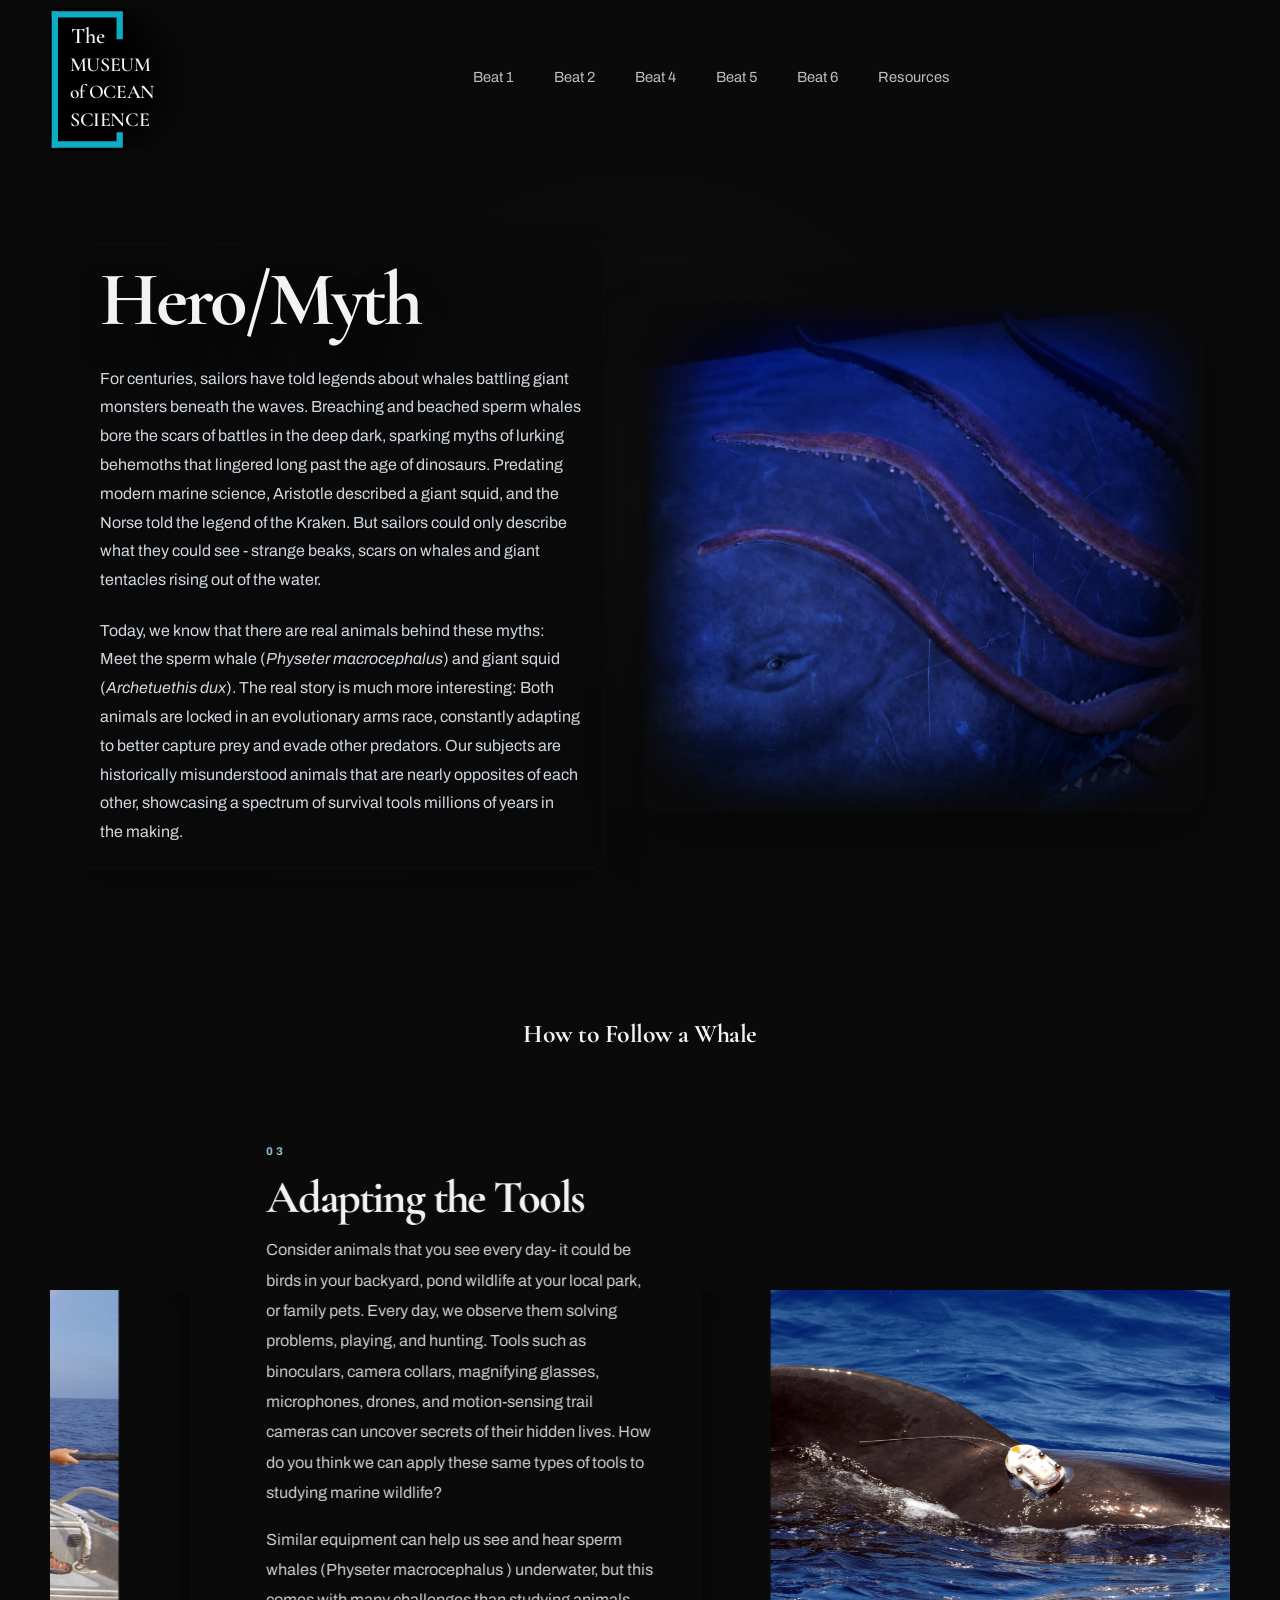
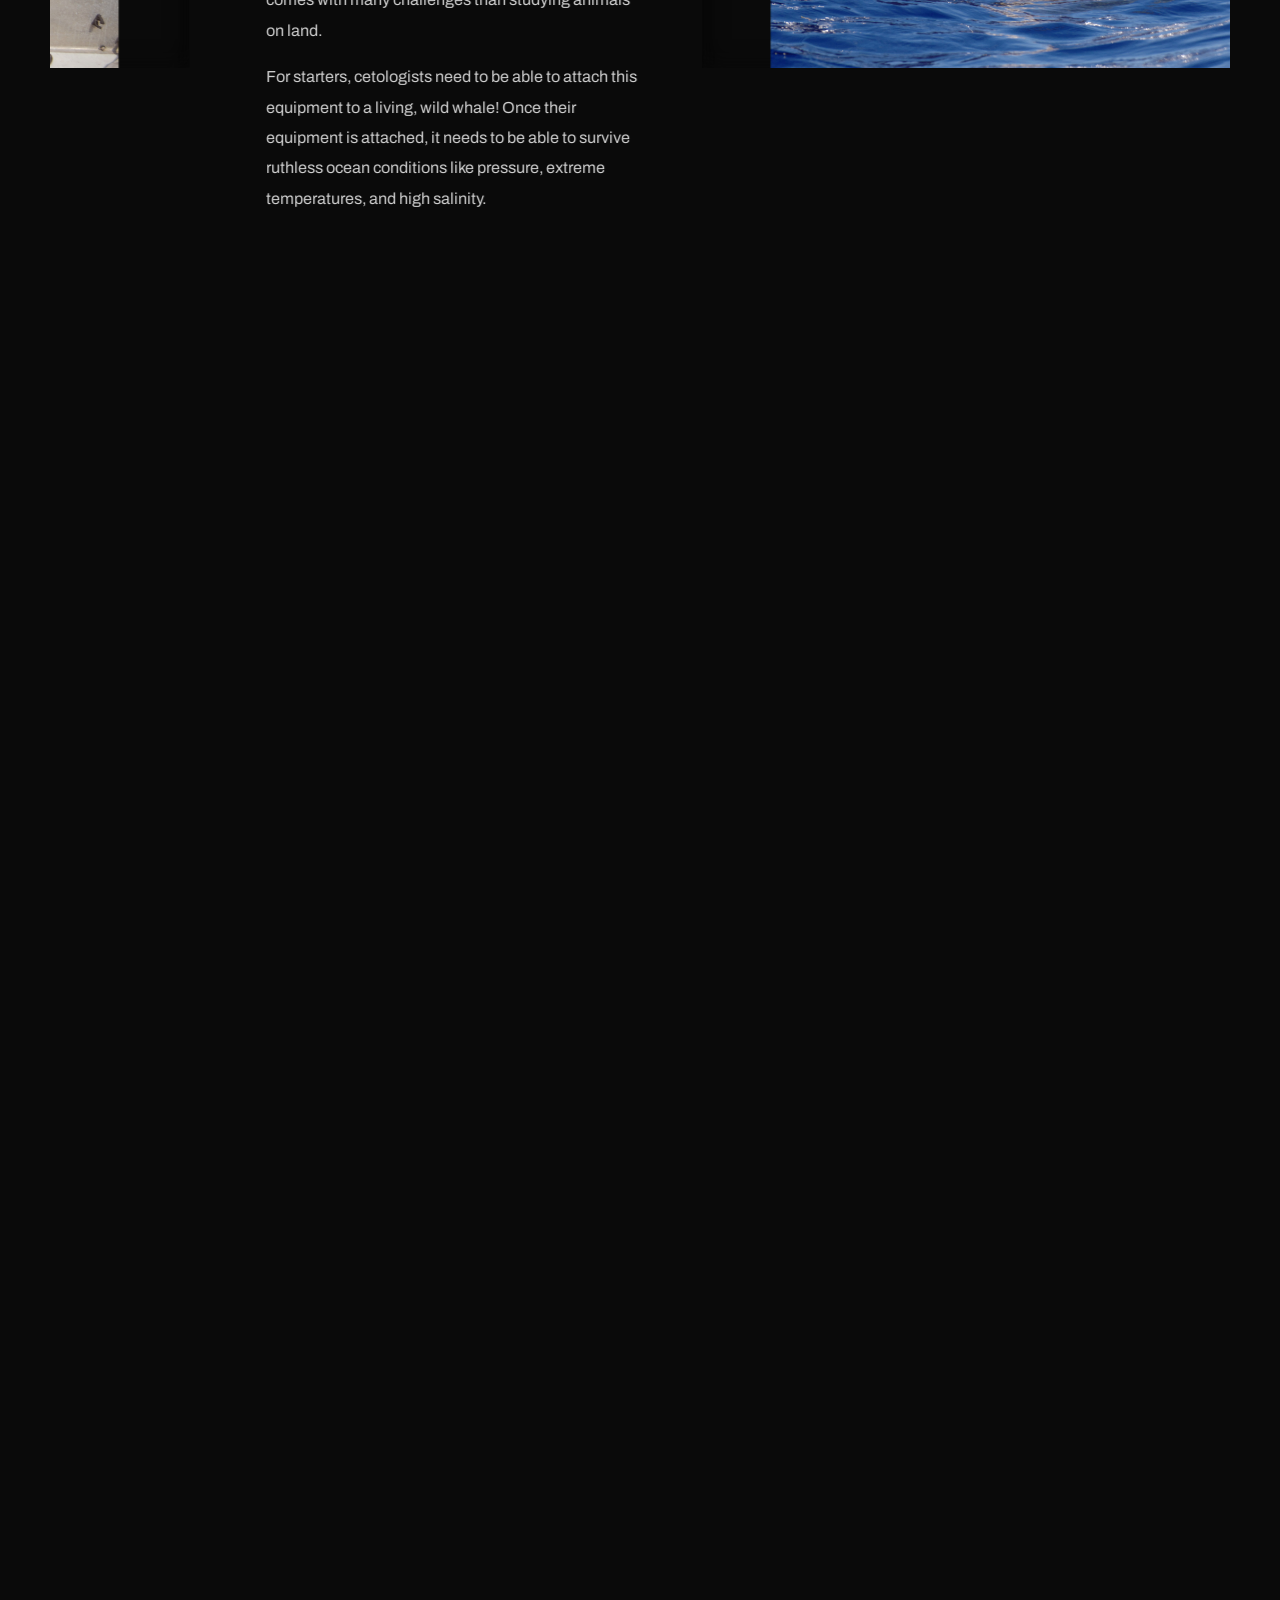
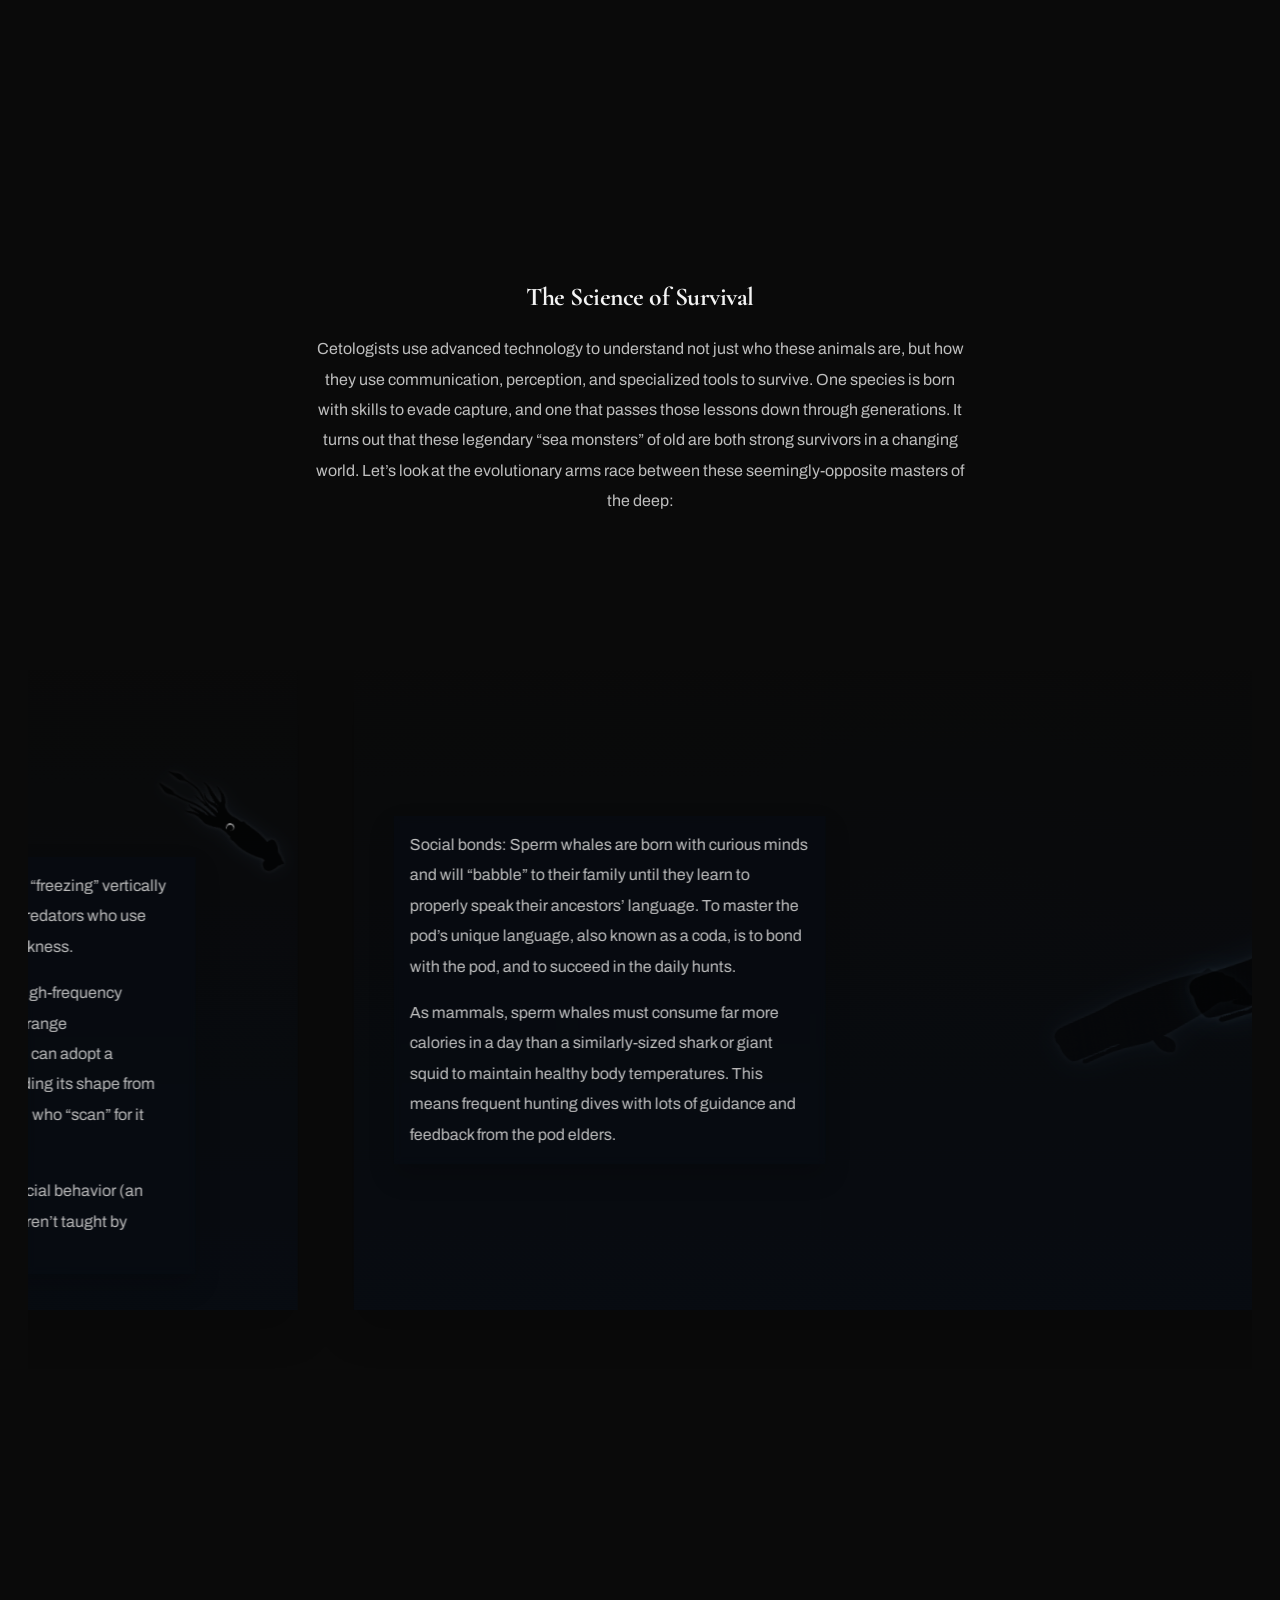
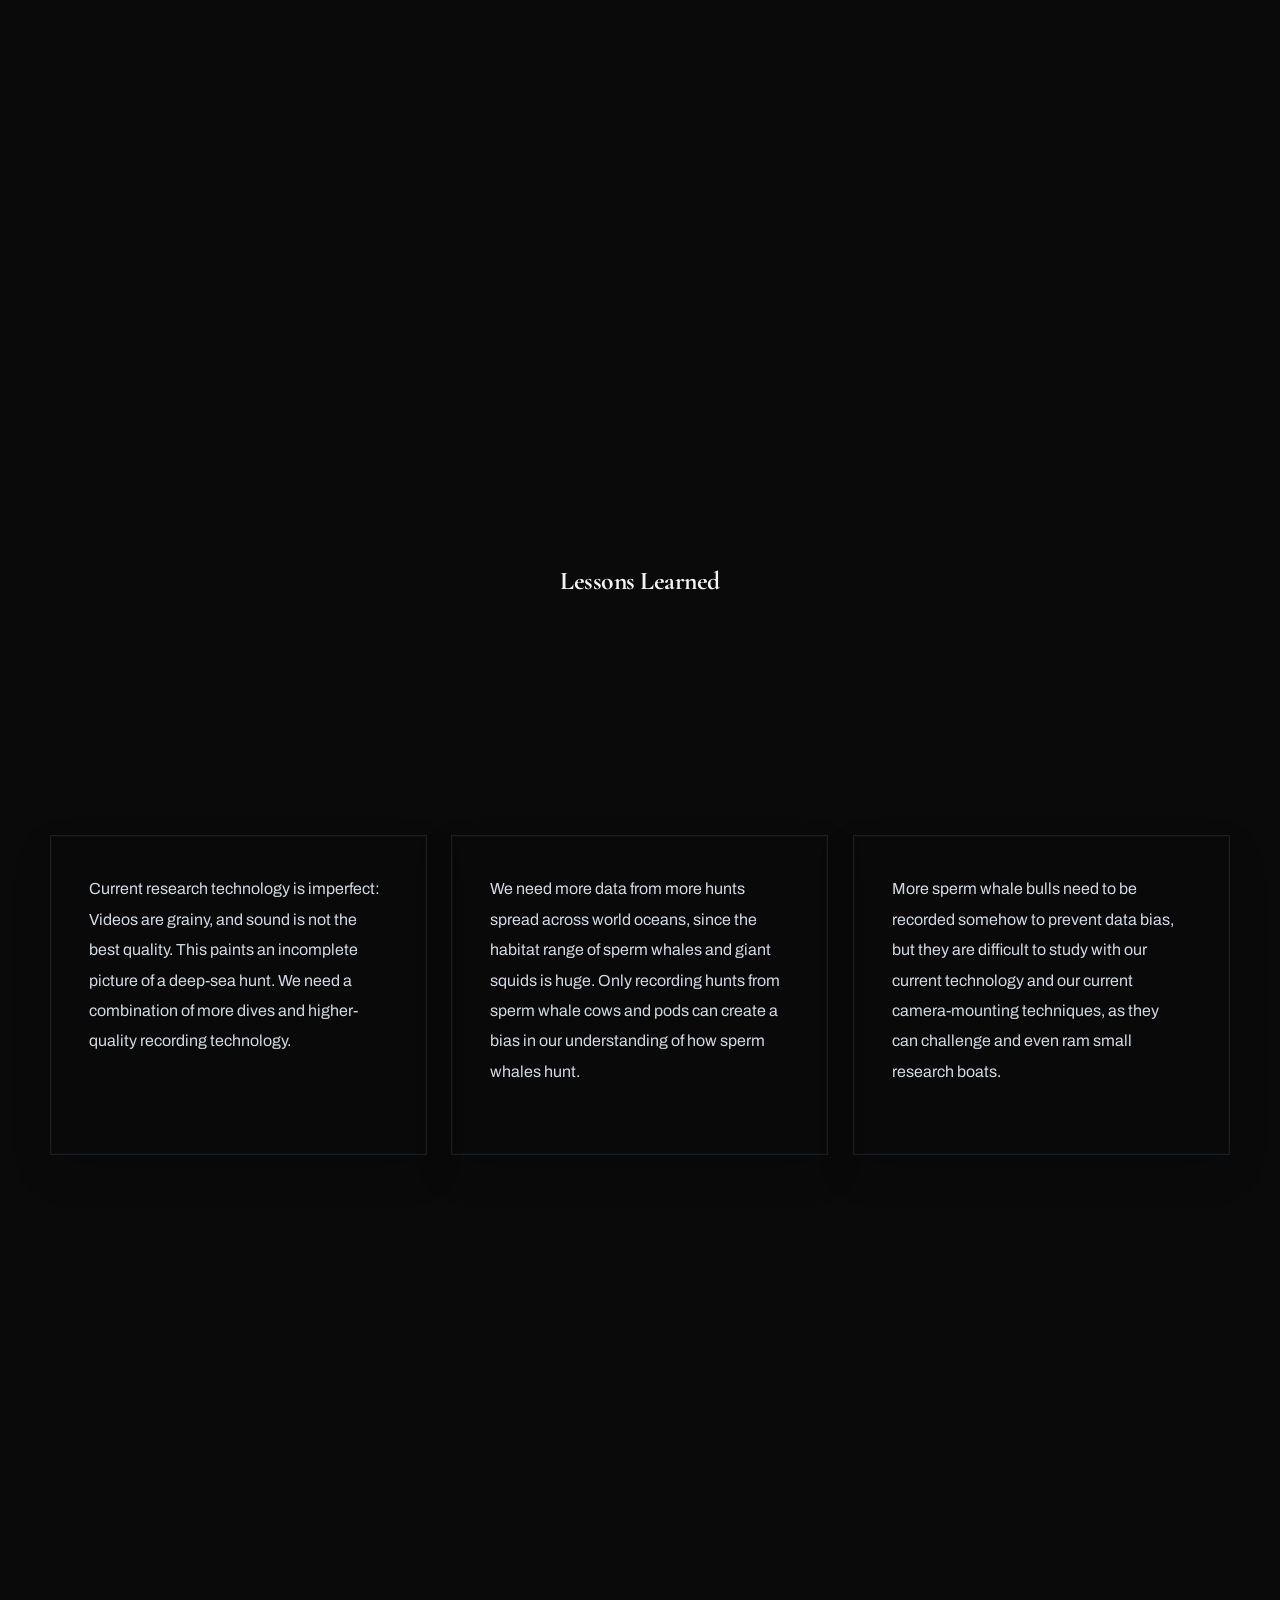
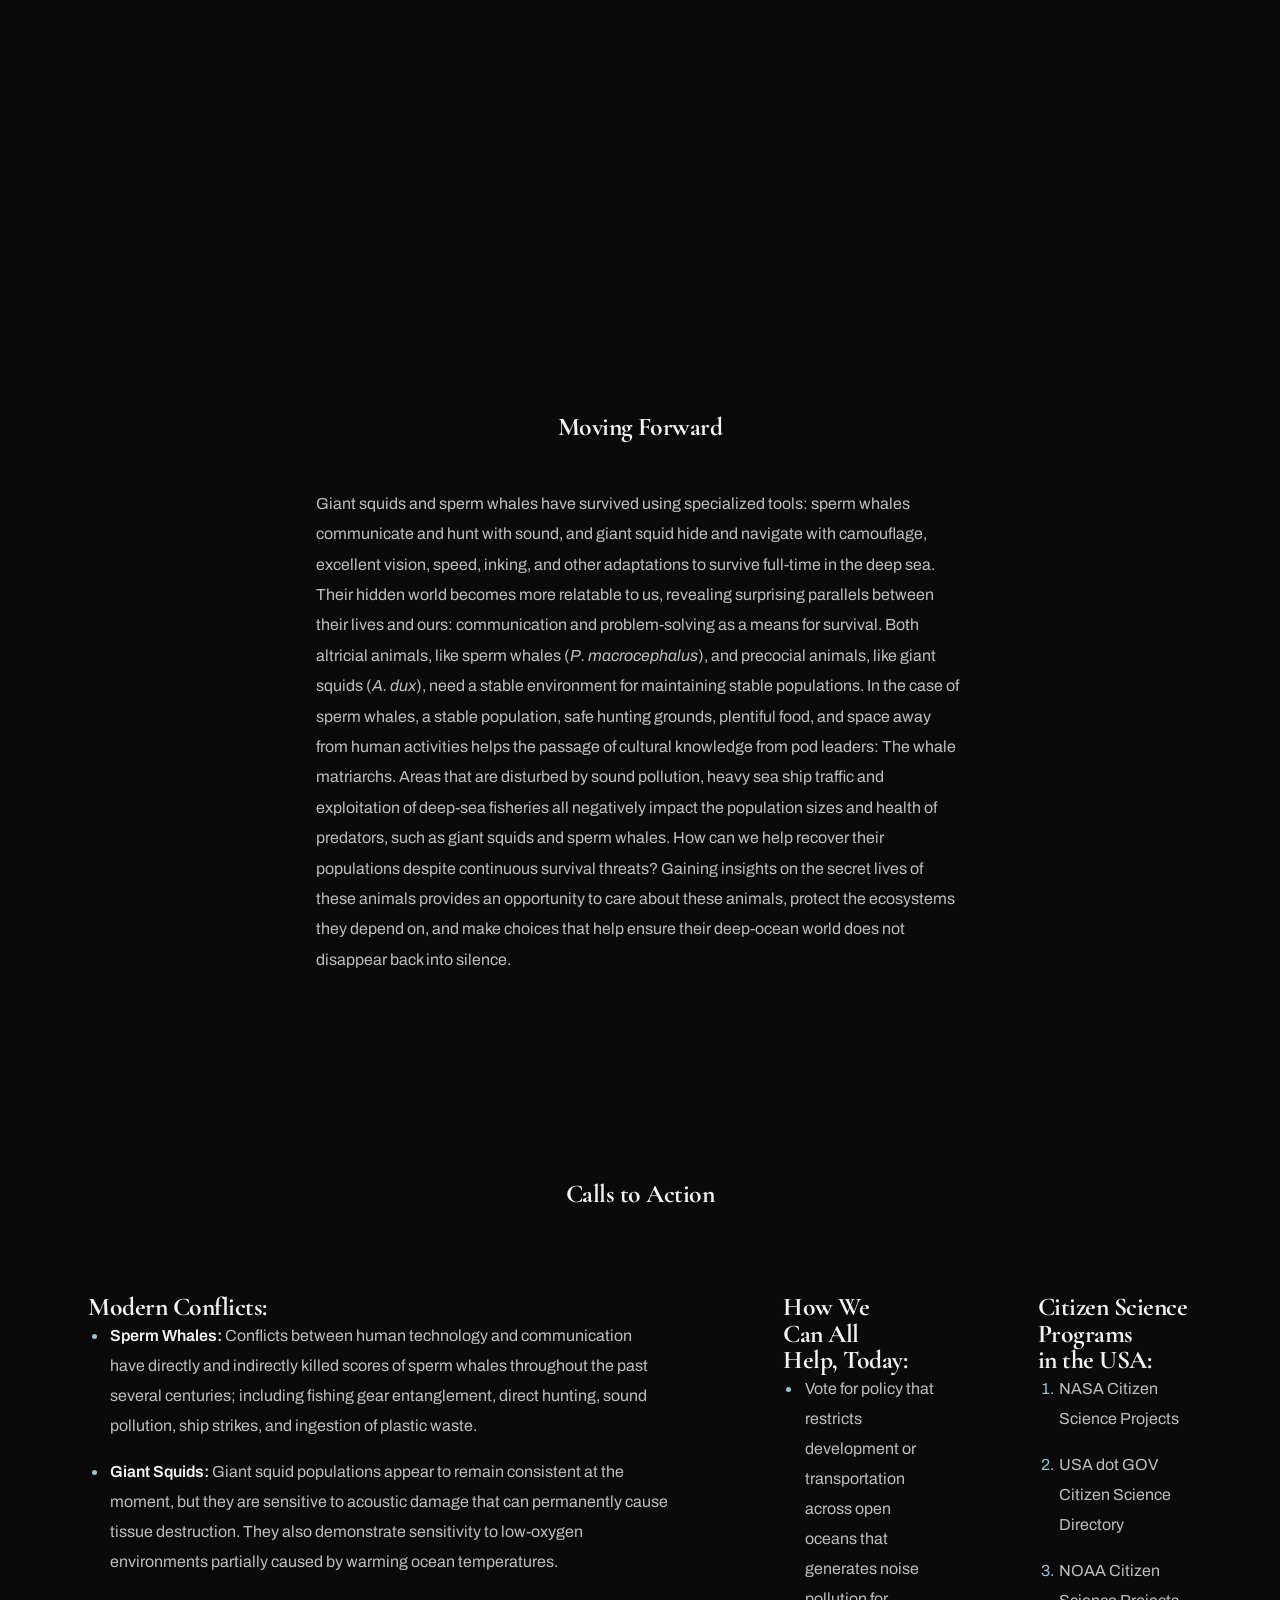
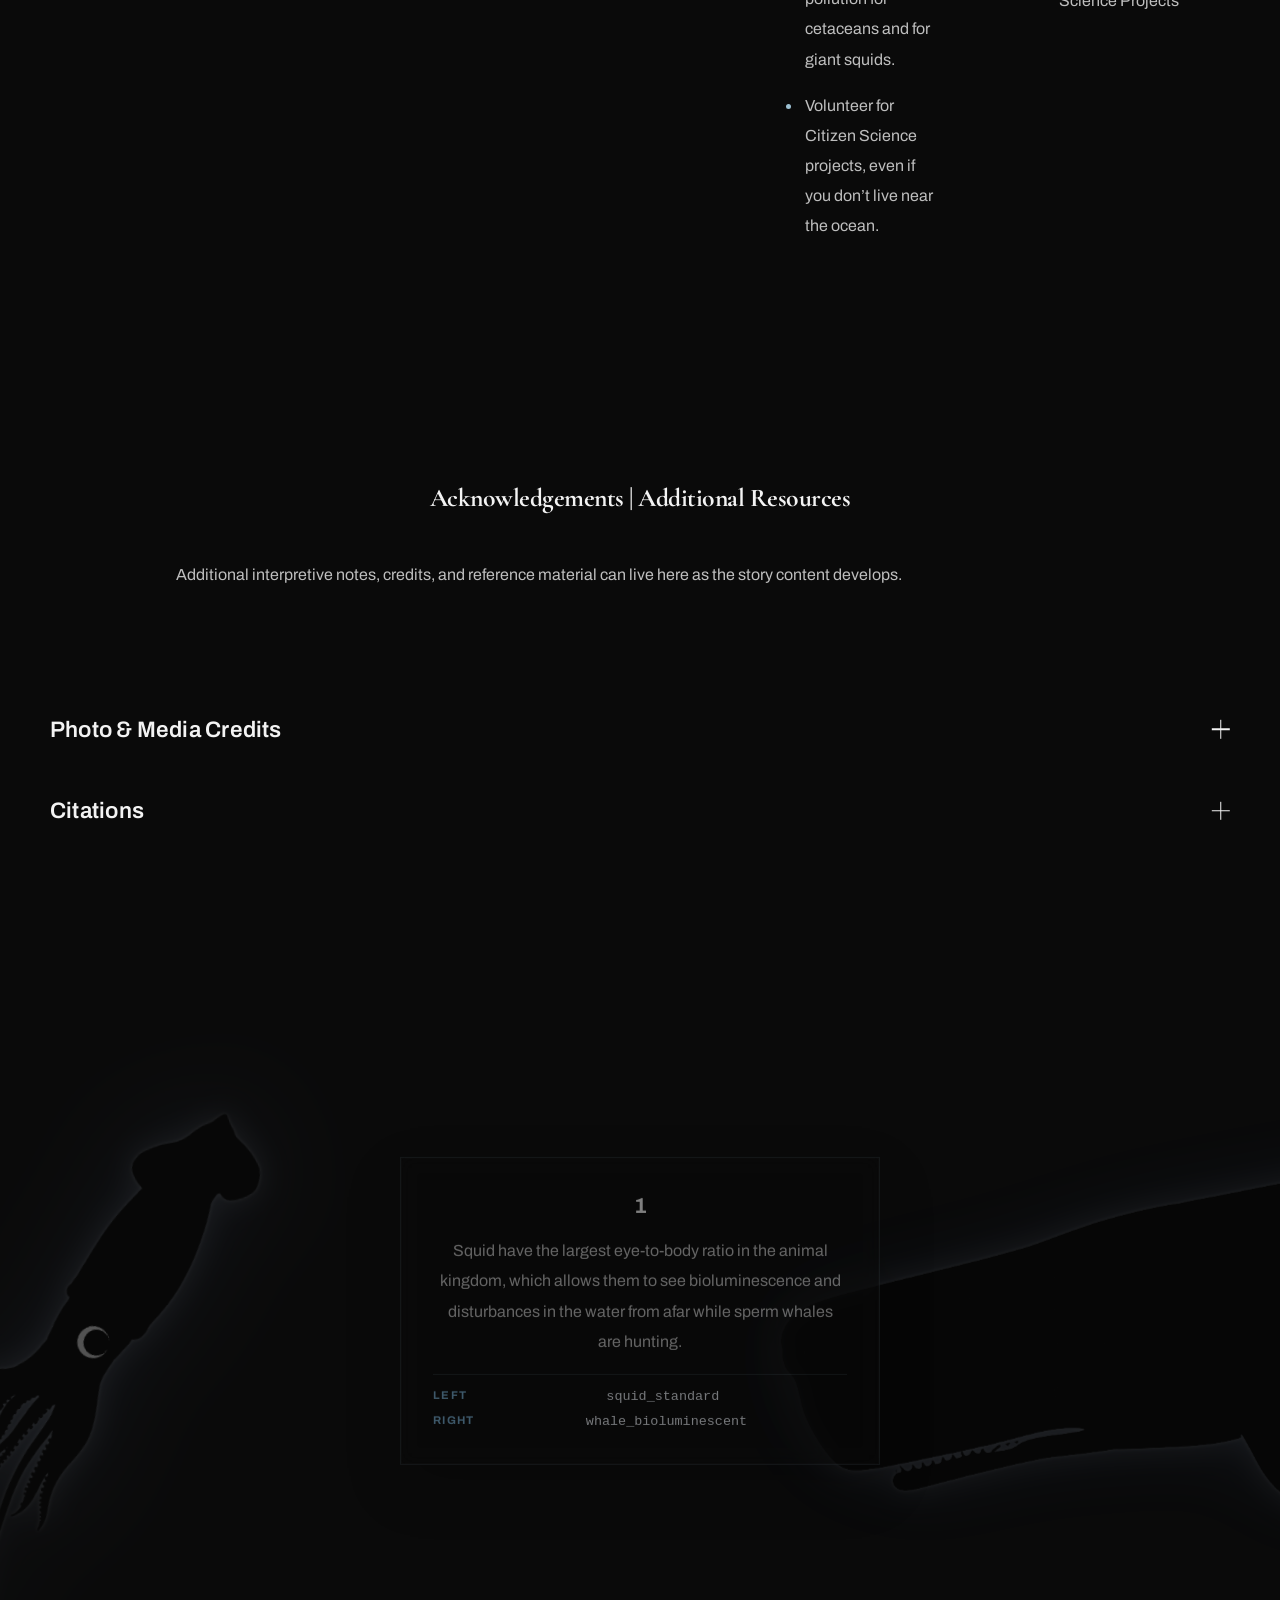
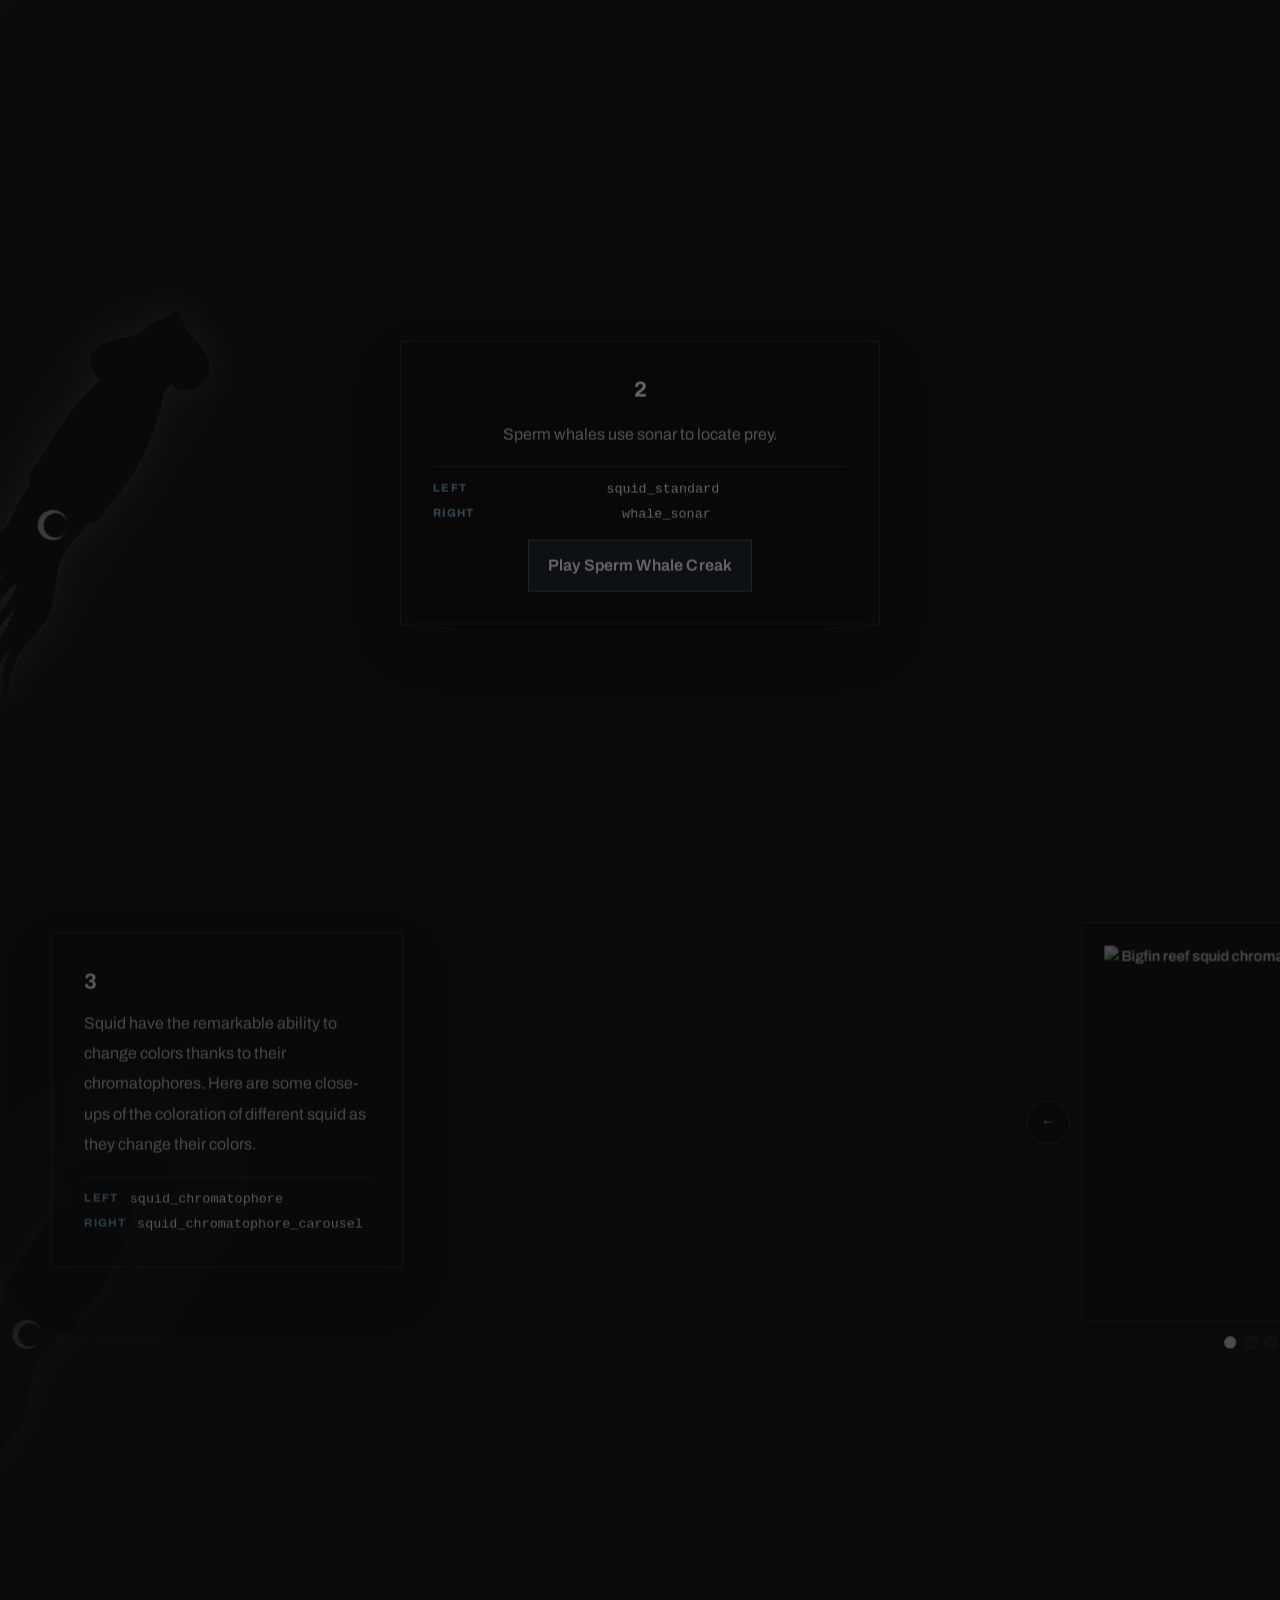
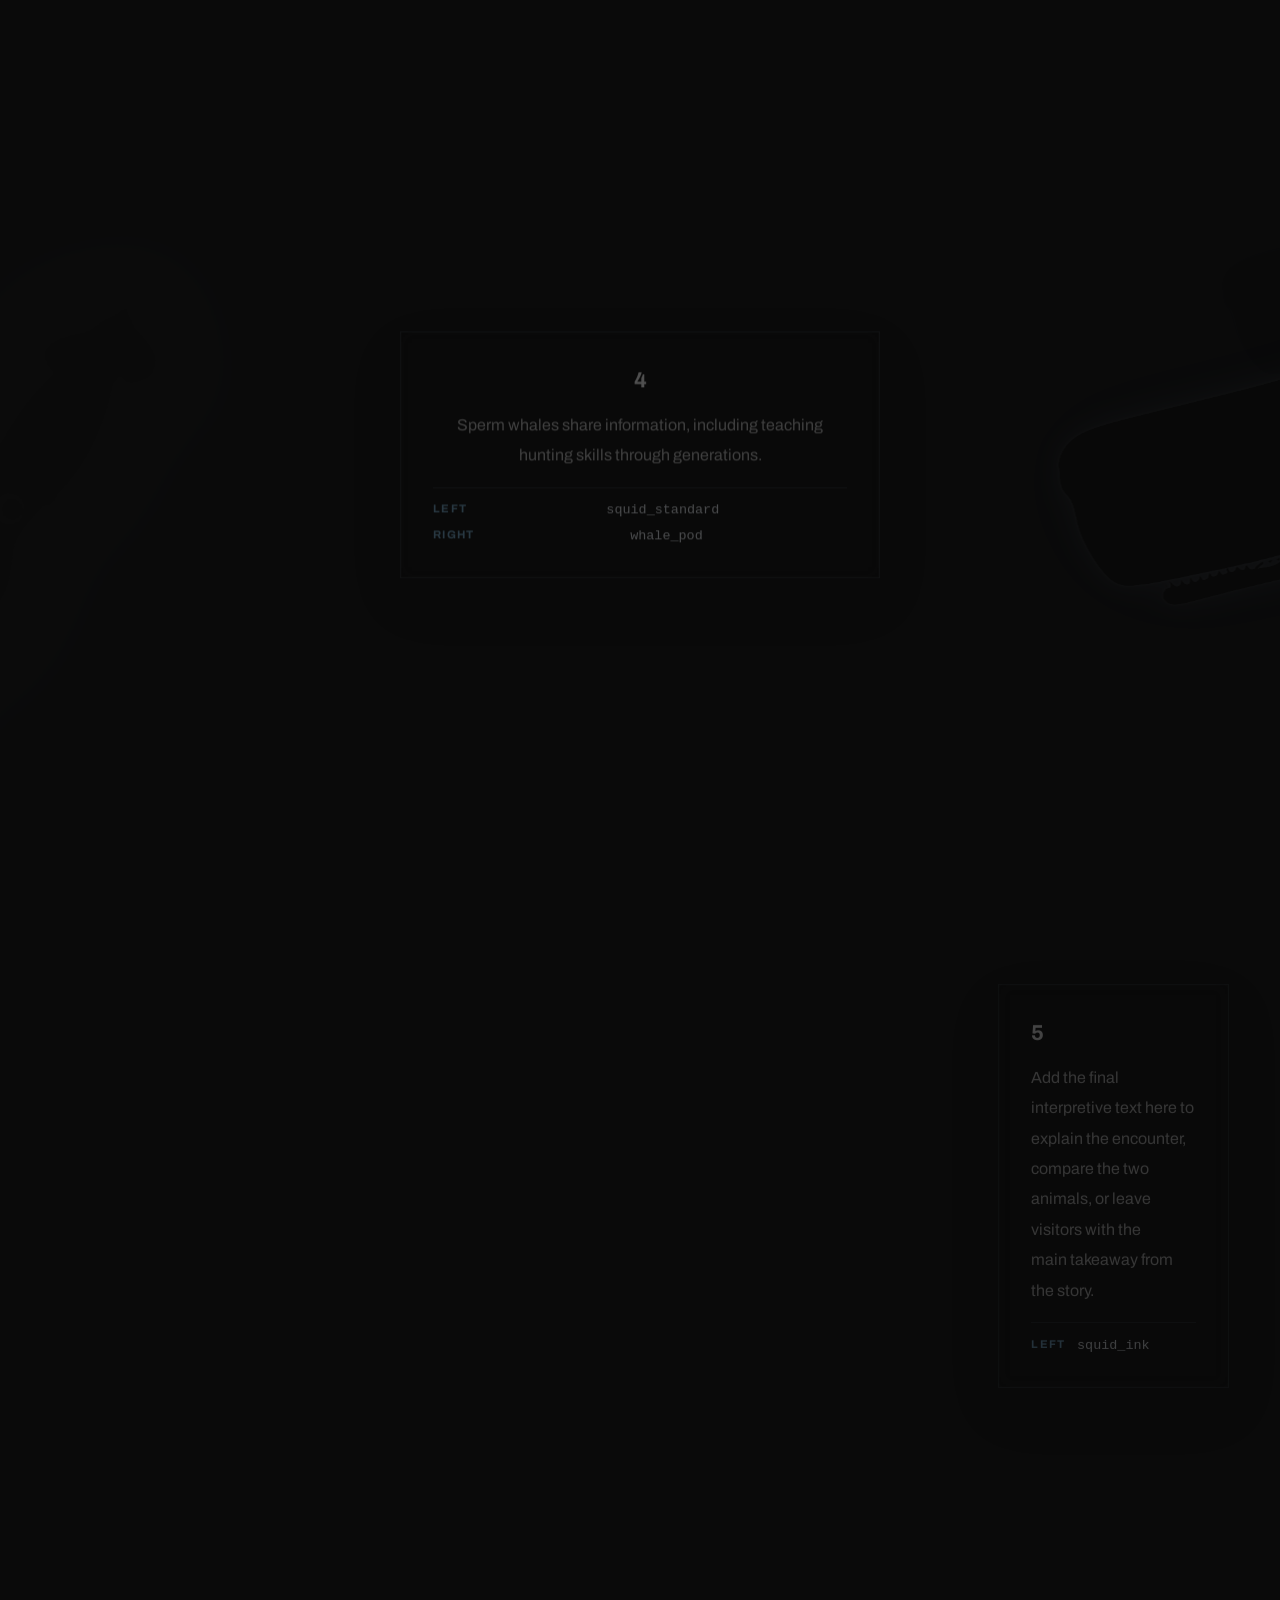
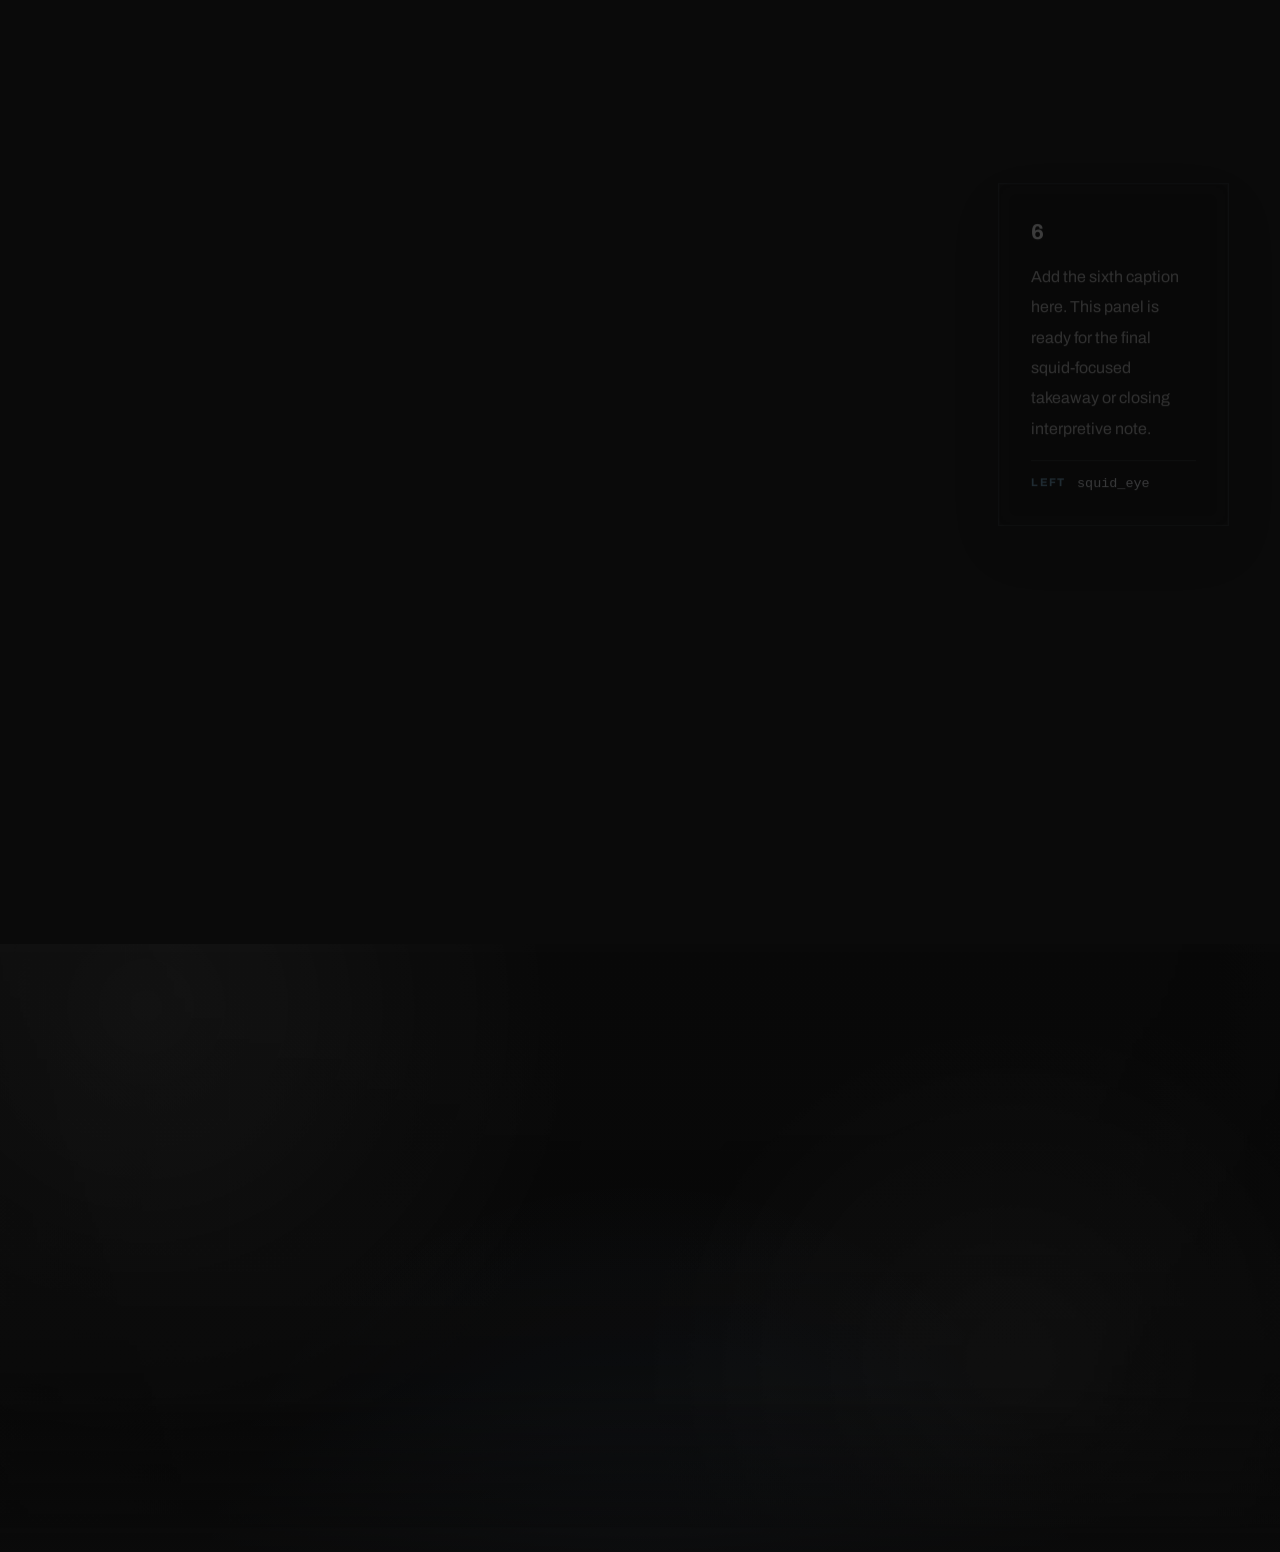
==== commit a5aaf2ed: "update for jenny" ====
--- a/docs/index.html
+++ b/docs/index.html
@@ -137,24 +137,43 @@
                 <article class="beat-four-slide" data-beat-four-panel>
                   <div class="beat-four-wire beat-four-wire--vision">
                     <div class="beat-four-wire__stage" aria-hidden="true">
-                      <div class="beat-four-wire__eye bottom-encounter__scene-six-squid">
+                      <div class="beat-four-wire__eye bottom-encounter__scene-six-squid" data-vision-animal="lead">
                         <img class="bottom-encounter__scene-six-squid-image" src="assets/images/giant_squid_silhouette_transparent.png" alt="" loading="lazy">
                         <span class="bottom-encounter__scene-six-eye-cover"></span>
                       </div>
-                      <img class="beat-four-wire__whale-glow" src="assets/images/Silhouette_Sperm_Whale.png" alt="" loading="lazy">
-                      <div class="beat-four-wire__ink bottom-encounter__ink-squid-group">
+                      <img class="beat-four-wire__whale-glow" src="assets/images/Silhouette_Sperm_Whale.png" alt="" loading="lazy" data-vision-animal="body">
+                      <div class="beat-four-wire__ink bottom-encounter__ink-squid-group" data-vision-animal="ink">
                         <canvas class="bottom-encounter__squid-ink-canvas" width="1122" height="1402"></canvas>
                         <video class="bottom-encounter__squid-ink-video" data-masked-video muted loop playsinline preload="auto">
                           <source src="CanvaVideos/squidink_inwater.mp4" type="video/mp4">
                         </video>
                       </div>
                     </div>
-                    <div class="placeholder-copy beat-four-wire__copy beat-four-wire__copy--vision-main">
+                    <svg class="beat-four-wire__connectors" viewBox="0 0 100 100" preserveAspectRatio="none" aria-hidden="true">
+                      <g class="beat-four-wire__connector" data-vision-link="lead">
+                        <path class="beat-four-wire__connector-line"></path>
+                        <circle class="beat-four-wire__connector-node beat-four-wire__connector-node--animal" r="4"></circle>
+                        <circle class="beat-four-wire__connector-node beat-four-wire__connector-node--card" r="4"></circle>
+                      </g>
+                      <g class="beat-four-wire__connector" data-vision-link="body">
+                        <path class="beat-four-wire__connector-line"></path>
+                        <circle class="beat-four-wire__connector-node beat-four-wire__connector-node--animal" r="4"></circle>
+                        <circle class="beat-four-wire__connector-node beat-four-wire__connector-node--card" r="4"></circle>
+                      </g>
+                      <g class="beat-four-wire__connector" data-vision-link="ink">
+                        <path class="beat-four-wire__connector-line"></path>
+                        <circle class="beat-four-wire__connector-node beat-four-wire__connector-node--animal" r="4"></circle>
+                        <circle class="beat-four-wire__connector-node beat-four-wire__connector-node--card" r="4"></circle>
+                      </g>
+                    </svg>
+                    <div class="placeholder-copy beat-four-wire__copy beat-four-wire__copy--vision-lead" data-vision-card="lead">
                       <p>Squid have cantaloupe-sized eyes to see further in the darkness than their competitors. Scanning the darkness with the largest eyes in the animal kingdom, giant squids (<em>Architeuthis dux</em>) focus on bioluminescent trails.</p>
+                    </div>
+                    <div class="placeholder-copy beat-four-wire__copy beat-four-wire__copy--vision-body" data-vision-card="body">
                       <p>They&rsquo;re able to see the &ldquo;soup&rdquo; of bioluminescent plankton that is disturbed and illuminated by a pod of diving sperm whales, like the spinning, rolling wake behind a speedboat or a flurry of snowflakes.</p>
                       <p>A large disturbance suggests a large animal approaching, so the squid must decide to freeze in place or flee with jet propulsion, leaving a cloud of ink in their wake.</p>
                     </div>
-                    <div class="placeholder-copy beat-four-wire__copy beat-four-wire__copy--vision-ink">
+                    <div class="placeholder-copy beat-four-wire__copy beat-four-wire__copy--vision-ink" data-vision-card="ink">
                       <p>Inking: As lone hunters, the giant squids use visual communication for diversion and escape from anything larger than themselves. One of their favorite tactics is expelling ink as a concealing cloud while they dart into the darkness.</p>
                     </div>
                   </div>
--- a/docs/styles.css
+++ b/docs/styles.css
@@ -440,13 +440,10 @@
   height: var(--beat-four-panel-height);
   min-height: var(--beat-four-panel-height);
   padding: clamp(1.5rem, 2.8vw, 2.25rem);
-  border: 1px solid rgba(170, 224, 255, 0.16);
   background:
     linear-gradient(180deg, rgba(10, 10, 10, 0.96) 0%, rgba(8, 12, 18, 0.98) 100%),
     radial-gradient(circle at 50% 28%, rgba(70, 150, 222, 0.08) 0%, rgba(70, 150, 222, 0) 30%);
-  box-shadow:
-    inset 0 0 0 1px rgba(190, 235, 255, 0.04),
-    0 18px 38px rgba(0, 0, 0, 0.22);
+  box-shadow: 0 18px 38px rgba(0, 0, 0, 0.22);
   overflow: hidden;
   isolation: isolate;
   align-items: start;
@@ -455,12 +452,7 @@
 }
 
 .beat-four-wire::before {
-  content: "";
-  position: absolute;
-  inset: clamp(1rem, 2vw, 1.4rem);
-  border: 1px dashed rgba(191, 240, 255, 0.18);
-  pointer-events: none;
-  z-index: 2;
+  content: none;
 }
 
 .beat-four-wire__stage {
@@ -500,45 +492,118 @@
   color: var(--hero-text);
 }
 
+.beat-four-wire--vision {
+  height: auto;
+  min-height: var(--beat-four-panel-height);
+  padding-bottom: clamp(1.75rem, 3vw, 3rem);
+  grid-template-columns: repeat(12, minmax(0, 1fr));
+  grid-template-rows: auto auto auto auto;
+  align-content: start;
+  column-gap: clamp(0.9rem, 1.55vw, 1.5rem);
+  row-gap: clamp(0.95rem, 1.9vw, 1.75rem);
+}
+
+.beat-four-wire--vision .beat-four-wire__stage {
+  inset: 0;
+  overflow: hidden;
+  z-index: 1;
+}
+
+.beat-four-wire--vision .beat-four-wire__stage,
+.beat-four-wire--vision .beat-four-wire__stage * {
+  pointer-events: none;
+}
+
+.beat-four-wire__connectors {
+  position: absolute;
+  inset: 0;
+  width: 100%;
+  height: 100%;
+  overflow: visible;
+  pointer-events: none;
+  z-index: 2;
+}
+
+.beat-four-wire__connector-line {
+  fill: none;
+  stroke: rgba(119, 201, 255, 0.72);
+  stroke-width: 1.65;
+  stroke-linecap: round;
+  stroke-linejoin: round;
+  filter:
+    drop-shadow(0 0 4px rgba(82, 176, 255, 0.42))
+    drop-shadow(0 0 12px rgba(45, 148, 255, 0.28));
+}
+
+.beat-four-wire__connector-node {
+  fill: rgba(198, 236, 255, 0.96);
+  stroke: rgba(97, 192, 255, 0.72);
+  stroke-width: 1.4;
+  filter:
+    drop-shadow(0 0 5px rgba(117, 205, 255, 0.7))
+    drop-shadow(0 0 12px rgba(47, 150, 255, 0.32));
+}
+
 .beat-four-wire--vision .placeholder-copy.beat-four-wire__copy {
-  max-width: none;
-  margin-inline: 0;
-  gap: clamp(0.7rem, 1vw, 0.95rem);
+  display: grid;
+  gap: clamp(0.75rem, 1vw, 1rem);
+  min-width: 0;
+  margin: 0;
+  padding: clamp(0.95rem, 1.45vw, 1.2rem) clamp(1rem, 1.7vw, 1.3rem);
+  border: 1px solid rgba(112, 196, 255, 0.28);
+  background:
+    linear-gradient(180deg, rgba(9, 17, 27, 0.84) 0%, rgba(8, 14, 22, 0.7) 100%);
+  box-shadow:
+    inset 0 0 0 1px rgba(191, 236, 255, 0.05),
+    0 0 0 1px rgba(72, 164, 255, 0.08),
+    0 18px 34px rgba(0, 0, 0, 0.18),
+    0 0 26px rgba(43, 126, 209, 0.12);
+  backdrop-filter: blur(10px);
+  overflow: visible;
+  text-shadow:
+    0 0 1px rgba(0, 0, 0, 0.96),
+    0 8px 20px rgba(0, 0, 0, 0.74);
 }
 
 .beat-four-wire--vision .placeholder-copy.beat-four-wire__copy p {
   margin: 0 0 0.9rem;
   color: var(--hero-muted);
-  font-size: clamp(0.94rem, 0.92vw, 0.99rem);
-  line-height: 1.62;
+  font-size: clamp(0.98rem, 0.9vw, 1.05rem);
+  line-height: 1.68;
 }
 
 .beat-four-wire--vision .placeholder-copy.beat-four-wire__copy p:last-child {
   margin-bottom: 0;
 }
 
-.beat-four-wire--vision .placeholder-copy.beat-four-wire__copy strong {
-  color: var(--hero-text);
-}
-
-.beat-four-wire--vision {
-  grid-template-columns: clamp(10rem, 15vw, 14rem) minmax(24rem, 1.18fr) minmax(15rem, 0.82fr);
-  grid-template-rows: clamp(2.8rem, 4.8vw, 4.4rem) minmax(0, 1fr) minmax(0, 0.92fr) minmax(0, 0.72fr);
+.beat-four-wire__copy--vision-lead {
+  grid-column: 4 / span 6;
+  grid-row: 1;
+}
+
+.beat-four-wire__copy--vision-body {
+  grid-column: 4 / span 6;
+  grid-row: 2 / span 2;
+}
+
+.beat-four-wire__copy--vision-ink {
+  grid-column: 4 / span 6;
+  grid-row: 4;
 }
 
 .beat-four-wire__eye.bottom-encounter__scene-six-squid {
-  left: clamp(-2.75rem, -1.4vw, -0.85rem);
-  top: clamp(1.2rem, 2.8vw, 2.1rem);
-  width: clamp(12.5rem, 19vw, 17rem);
-  z-index: 3;
+  left: clamp(-1.4rem, -0.9vw, -0.25rem);
+  top: clamp(0.65rem, 1.7vw, 1.5rem);
+  width: min(clamp(14rem, 20vw, 28rem), 44vh);
+  z-index: 2;
 }
 
 .beat-four-wire__whale-glow {
   position: absolute;
-  right: clamp(0.75rem, 2vw, 1.6rem);
-  top: clamp(9.5rem, 16vw, 11.5rem);
-  width: clamp(15rem, 23vw, 20rem);
-  opacity: 0.52;
+  right: clamp(0.35rem, 1.4vw, 1.35rem);
+  top: clamp(11rem, 18vw, 14rem);
+  width: min(clamp(21rem, 29vw, 43rem), 56vh);
+  opacity: 0.46;
   transform: rotate(-4deg);
   filter:
     brightness(1.02)
@@ -554,31 +619,11 @@
 }
 
 .beat-four-wire__ink.bottom-encounter__ink-squid-group {
-  left: clamp(3rem, 6vw, 5.5rem);
-  bottom: clamp(0.7rem, 1.8vw, 1.3rem);
-  width: clamp(9rem, 13vw, 11rem);
-  height: clamp(10.75rem, 16vw, 13.25rem);
+  left: clamp(1rem, 3vw, 4rem);
+  bottom: clamp(0.8rem, 2.2vh, 2rem);
+  width: min(clamp(10.5rem, 15vw, 22rem), 36vh);
+  height: min(clamp(13rem, 18.75vw, 27.5rem), 45vh);
   z-index: 2;
-}
-
-.beat-four-wire__copy--vision-main {
-  grid-column: 2;
-  grid-row: 1 / span 2;
-  align-self: start;
-  width: 100%;
-  max-width: min(38rem, 100%);
-  overflow: visible;
-}
-
-.beat-four-wire__copy--vision-ink {
-  grid-column: 2;
-  grid-row: 4;
-  align-self: end;
-  justify-self: start;
-  width: 100%;
-  max-width: min(31rem, 100%);
-  margin-left: clamp(1.5rem, 3vw, 3.25rem);
-  overflow: visible;
 }
 
 .beat-four-wire--sound {
@@ -857,7 +902,16 @@
   }
 
   .beat-four-wire--vision {
-    grid-template-rows: minmax(0, 1.2fr) auto minmax(0, 0.85fr);
+    grid-template-columns: minmax(0, 1fr);
+    grid-template-areas:
+      "lead"
+      "body"
+      "stage"
+      "ink";
+    grid-template-rows: auto auto clamp(12rem, 34vh, 17rem) auto;
+    row-gap: clamp(1rem, 4vw, 1.35rem);
+    min-height: 0;
+    padding-bottom: 1.5rem;
   }
 
   .beat-four-wire--sound {
@@ -903,7 +957,8 @@
     backdrop-filter: none;
   }
 
-  .beat-four-wire__copy--vision-main,
+  .beat-four-wire__copy--vision-lead,
+  .beat-four-wire__copy--vision-body,
   .beat-four-wire__copy--sound-left,
   .beat-four-wire__copy--pod-main {
     order: 1;
@@ -914,23 +969,61 @@
     order: 3;
   }
 
+  .beat-four-wire--vision .beat-four-wire__stage {
+    position: relative;
+    inset: auto;
+    grid-area: stage;
+    height: 100%;
+    min-height: 0;
+    order: 0;
+    overflow: hidden;
+  }
+
+  .beat-four-wire--vision .placeholder-copy.beat-four-wire__copy {
+    padding: clamp(0.9rem, 3vw, 1rem);
+    background:
+      linear-gradient(180deg, rgba(7, 13, 20, 0.84) 0%, rgba(7, 13, 20, 0.7) 100%);
+    box-shadow:
+      inset 0 0 0 1px rgba(191, 236, 255, 0.05),
+      0 0 0 1px rgba(72, 164, 255, 0.07),
+      0 14px 28px rgba(0, 0, 0, 0.16);
+    backdrop-filter: blur(8px);
+  }
+
+  .beat-four-wire__copy--vision-lead {
+    grid-area: lead;
+  }
+
+  .beat-four-wire__copy--vision-body {
+    grid-area: body;
+  }
+
+  .beat-four-wire__copy--vision-ink {
+    grid-area: ink;
+  }
+
   .beat-four-wire__eye.bottom-encounter__scene-six-squid {
-    left: 0.75rem;
-    top: 0.8rem;
-    width: clamp(6.25rem, 20vw, 7.5rem);
+    left: 0.3rem;
+    top: 0.35rem;
+    width: clamp(6.25rem, 23vw, 7.75rem);
   }
 
   .beat-four-wire__whale-glow {
-    top: 3rem;
-    right: 0.4rem;
-    width: clamp(13rem, 46vw, 18rem);
+    top: clamp(3.1rem, 12vw, 4.8rem);
+    right: 0.2rem;
+    width: clamp(8.75rem, 41vw, 13rem);
+    opacity: 0.36;
   }
 
   .beat-four-wire__ink.bottom-encounter__ink-squid-group {
-    left: 0.8rem;
-    bottom: 0.4rem;
-    width: clamp(7rem, 24vw, 8.5rem);
-    height: clamp(8.5rem, 30vw, 10.5rem);
+    left: 0.45rem;
+    bottom: 0.35rem;
+    width: clamp(6.25rem, 22vw, 7.75rem);
+    height: clamp(7.2rem, 24vw, 9.2rem);
+  }
+
+  .beat-four-wire__connectors {
+    display: none;
   }
 
   .beat-four-wire__sound-whale {
@@ -1005,8 +1098,29 @@
   }
 
   .beat-four-wire--vision {
-    grid-template-columns: clamp(8rem, 12vw, 10rem) minmax(20rem, 1.12fr) minmax(12rem, 0.88fr);
-    grid-template-rows: clamp(2.5rem, 4vw, 3.5rem) minmax(0, 1fr) minmax(0, 0.92fr) minmax(0, 0.78fr);
+    grid-template-columns: repeat(6, minmax(0, 1fr));
+    grid-template-rows: auto auto auto auto;
+    column-gap: clamp(0.75rem, 1.7vw, 1.2rem);
+    row-gap: clamp(0.8rem, 1.7vw, 1.35rem);
+  }
+
+  .beat-four-wire--vision .placeholder-copy.beat-four-wire__copy {
+    padding: clamp(0.85rem, 1.5vw, 1.05rem) clamp(0.9rem, 1.55vw, 1.1rem);
+  }
+
+  .beat-four-wire__copy--vision-lead {
+    grid-column: 3 / span 4;
+    grid-row: 1;
+  }
+
+  .beat-four-wire__copy--vision-body {
+    grid-column: 2 / span 4;
+    grid-row: 2 / span 2;
+  }
+
+  .beat-four-wire__copy--vision-ink {
+    grid-column: 3 / span 4;
+    grid-row: 4;
   }
 
   .beat-four-wire--sound {
@@ -1018,22 +1132,32 @@
   }
 
   .beat-four-wire__eye.bottom-encounter__scene-six-squid {
-    left: clamp(-1.5rem, -0.8vw, -0.4rem);
-    top: clamp(1.7rem, 2.8vw, 2.5rem);
-    width: clamp(10rem, 15vw, 12.5rem);
+    left: clamp(-0.45rem, -0.2vw, 0.15rem);
+    top: clamp(0.95rem, 1.6vw, 1.4rem);
+    width: clamp(8.75rem, 15vw, 11rem);
   }
 
   .beat-four-wire__whale-glow {
-    top: 12rem;
-    right: 0.35rem;
-    width: clamp(13rem, 24vw, 16rem);
+    top: clamp(10rem, 19vw, 12rem);
+    right: 0.45rem;
+    width: clamp(11rem, 23vw, 14.5rem);
   }
 
   .beat-four-wire__ink.bottom-encounter__ink-squid-group {
-    left: clamp(2rem, 4vw, 3.4rem);
-    bottom: 0.9rem;
-    width: clamp(8rem, 12vw, 9.5rem);
-    height: clamp(9.5rem, 14vw, 11rem);
+    left: clamp(1rem, 2.2vw, 1.9rem);
+    bottom: 0.8rem;
+    width: clamp(6.75rem, 10vw, 8rem);
+    height: clamp(8rem, 11vw, 9.5rem);
+  }
+
+  .beat-four-wire__connector-line {
+    stroke-width: 1.35;
+  }
+
+  .beat-four-wire__connector-node {
+    transform: scale(0.88);
+    transform-box: fill-box;
+    transform-origin: center;
   }
 
   .beat-four-wire__sound-whale {
@@ -1061,6 +1185,74 @@
     width: min(100%, clamp(20rem, 35vw, 26rem));
     height: clamp(9rem, 15vw, 11rem);
     transform: translateY(-50%);
+  }
+}
+
+@media (min-width: 1400px) {
+  .beat-four-wire--vision {
+    min-height: max(var(--beat-four-panel-height), clamp(44rem, 84vh, 58rem));
+  }
+
+  .beat-four-wire__copy--vision-lead {
+    grid-column: 4 / span 7;
+  }
+
+  .beat-four-wire__copy--vision-body {
+    grid-column: 4 / span 7;
+  }
+
+  .beat-four-wire__copy--vision-ink {
+    grid-column: 4 / span 7;
+  }
+
+  .beat-four-wire__eye.bottom-encounter__scene-six-squid {
+    width: min(clamp(16rem, 22vw, 32rem), 46vh);
+  }
+
+  .beat-four-wire__whale-glow {
+    right: 0.5rem;
+    width: min(clamp(26rem, 32vw, 48rem), 58vh);
+  }
+
+  .beat-four-wire__ink.bottom-encounter__ink-squid-group {
+    width: min(clamp(12rem, 17vw, 25rem), 38vh);
+    height: min(clamp(15rem, 21vw, 31rem), 47vh);
+  }
+}
+
+@media (min-width: 1700px) {
+  .beat-four-stage__shell {
+    --shell: 104rem;
+  }
+
+  .beat-four-wire--vision {
+    min-height: max(var(--beat-four-panel-height), clamp(46rem, 86vh, 62rem));
+  }
+
+  .beat-four-wire__copy--vision-lead {
+    grid-column: 4 / span 8;
+  }
+
+  .beat-four-wire__copy--vision-body {
+    grid-column: 4 / span 8;
+  }
+
+  .beat-four-wire__copy--vision-ink {
+    grid-column: 4 / span 8;
+  }
+
+  .beat-four-wire__eye.bottom-encounter__scene-six-squid {
+    width: min(clamp(18rem, 24vw, 34rem), 48vh);
+  }
+
+  .beat-four-wire__whale-glow {
+    right: 0.35rem;
+    width: min(clamp(30rem, 34vw, 52rem), 60vh);
+  }
+
+  .beat-four-wire__ink.bottom-encounter__ink-squid-group {
+    width: min(clamp(13.5rem, 18vw, 27rem), 40vh);
+    height: min(clamp(16.75rem, 22vw, 33rem), 49vh);
   }
 }
 
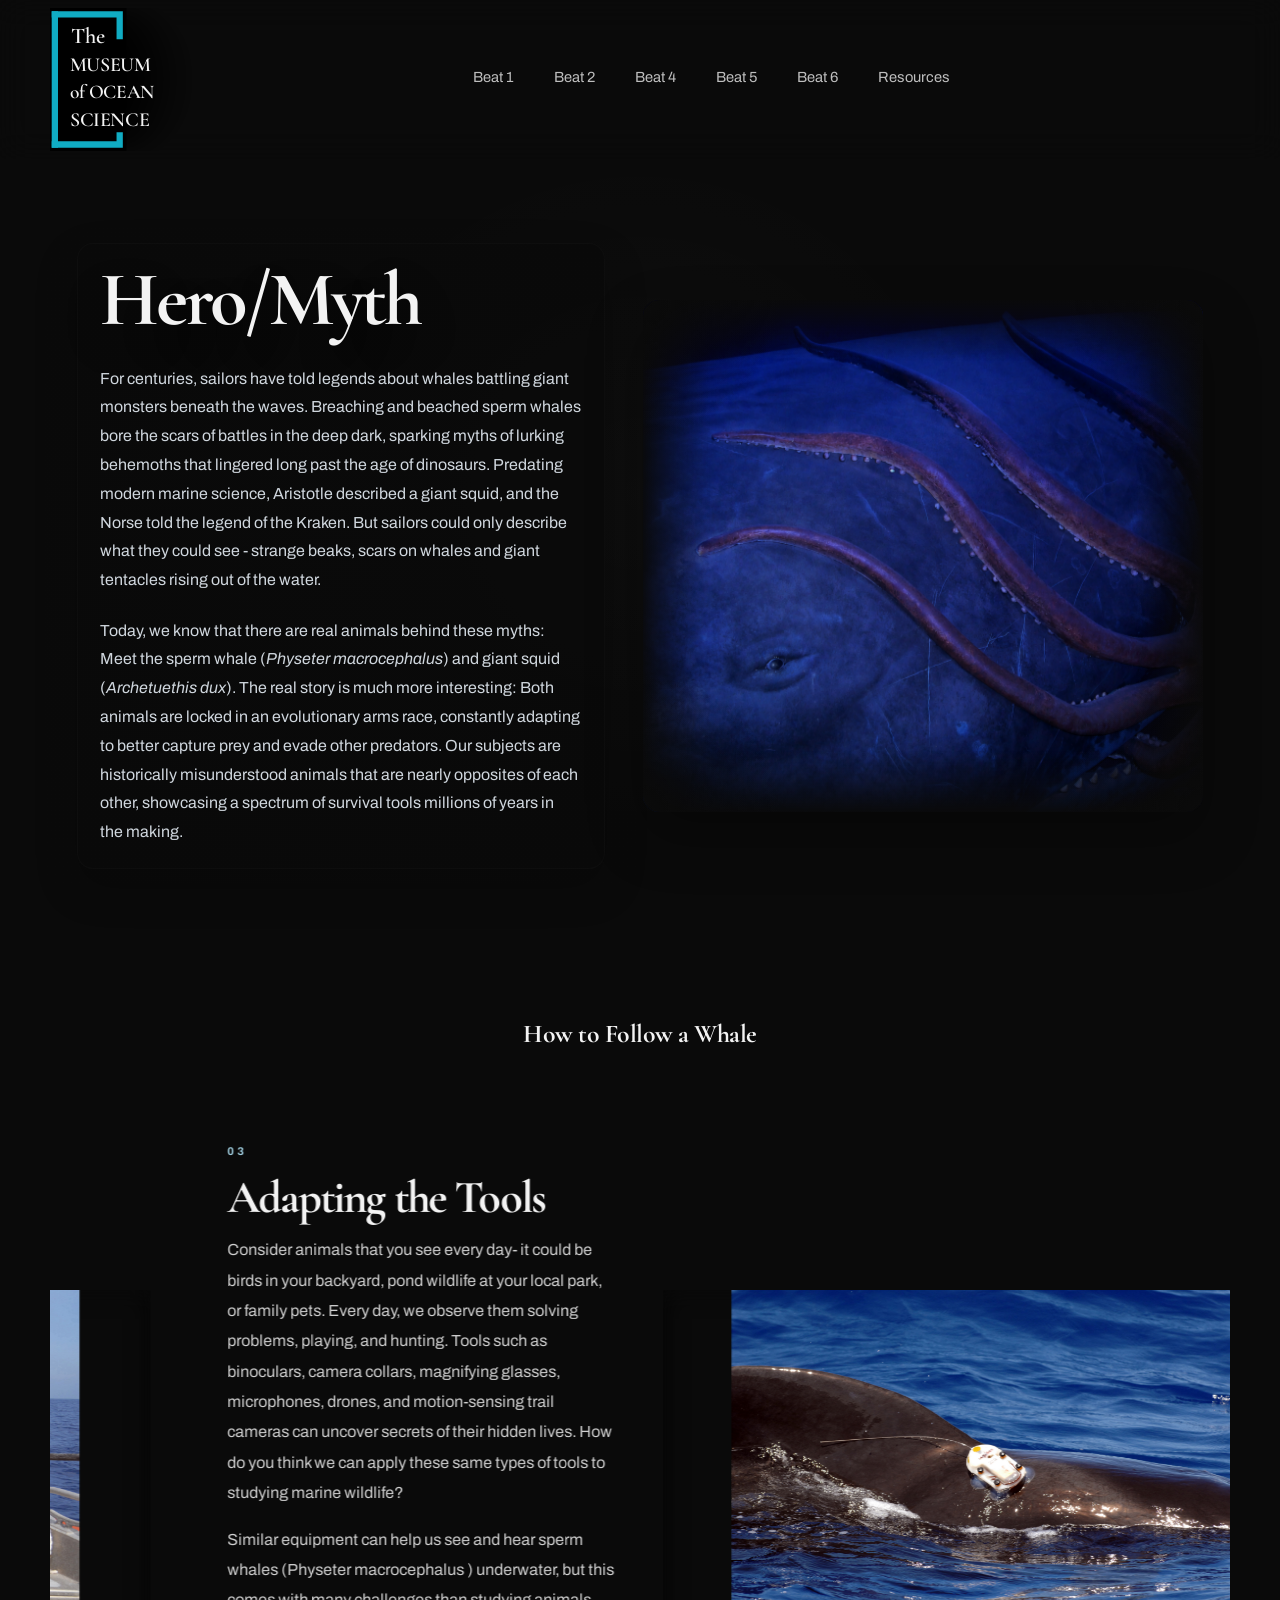
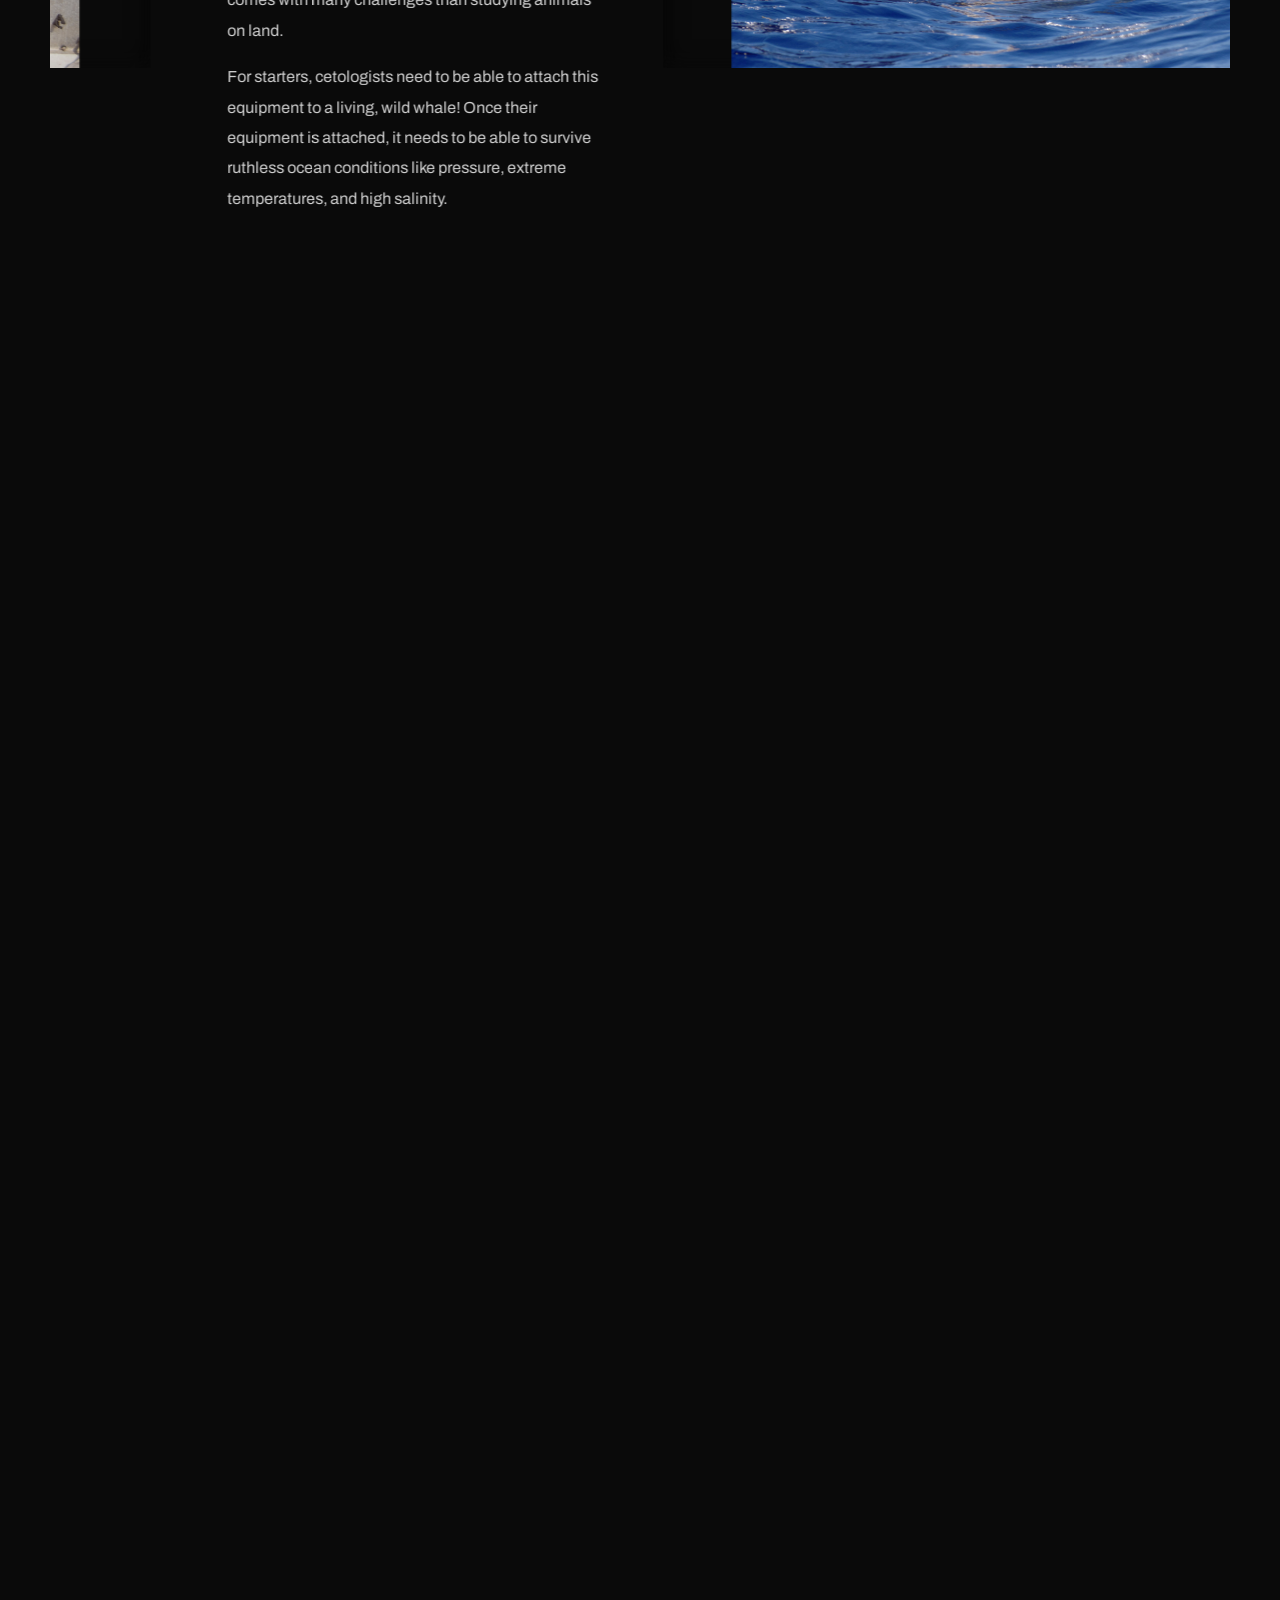
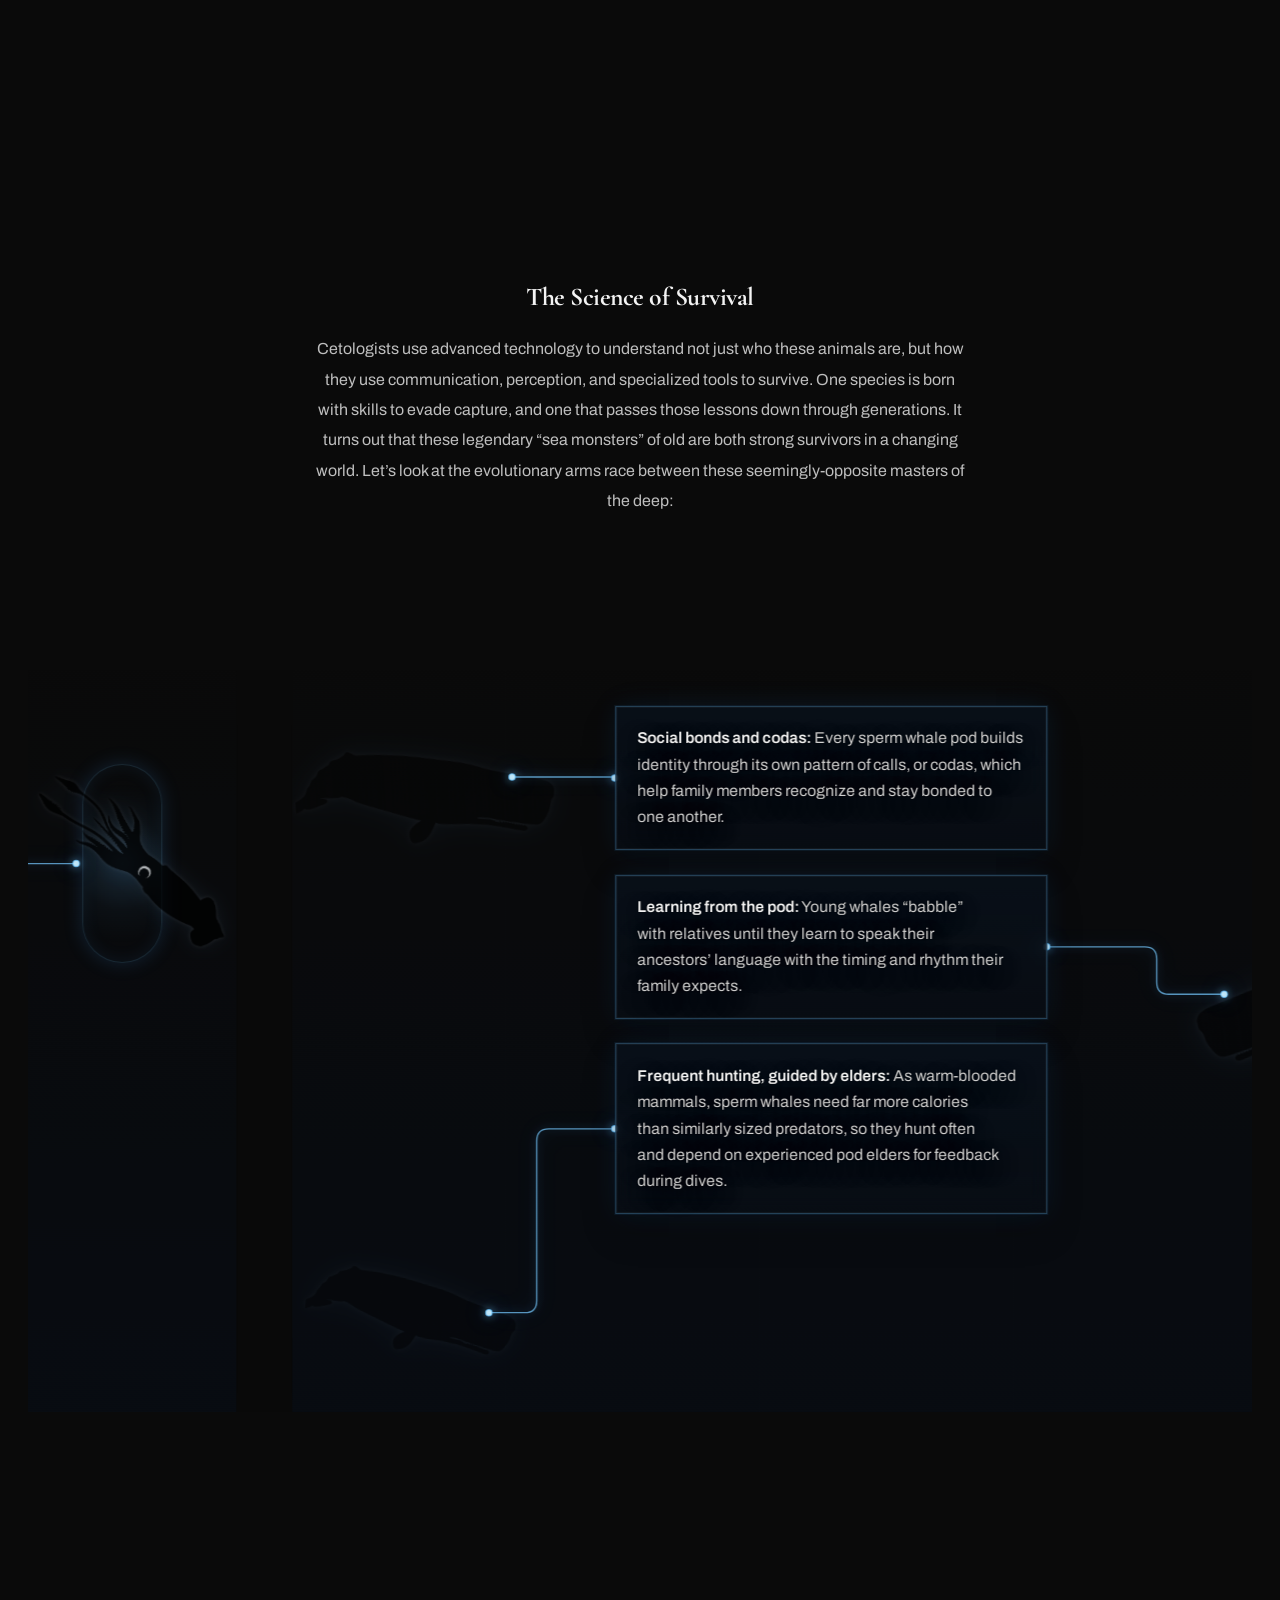
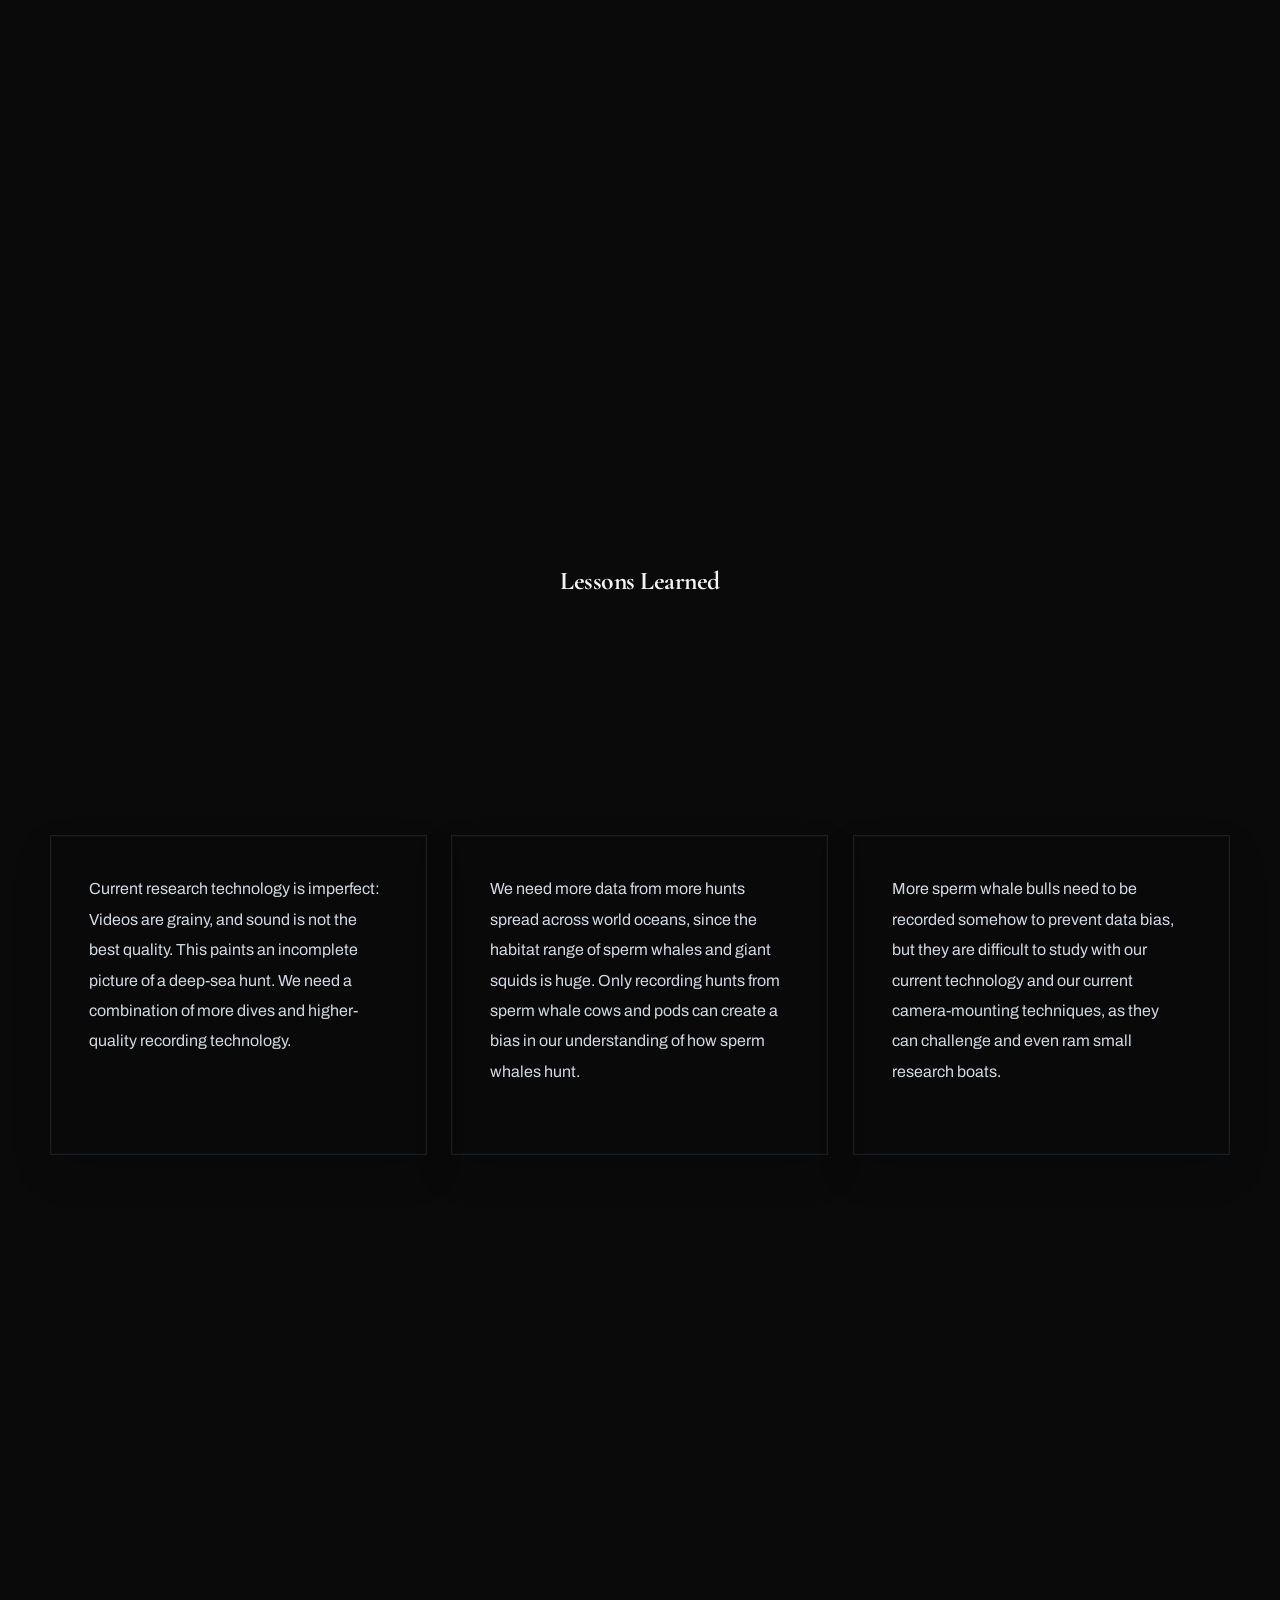
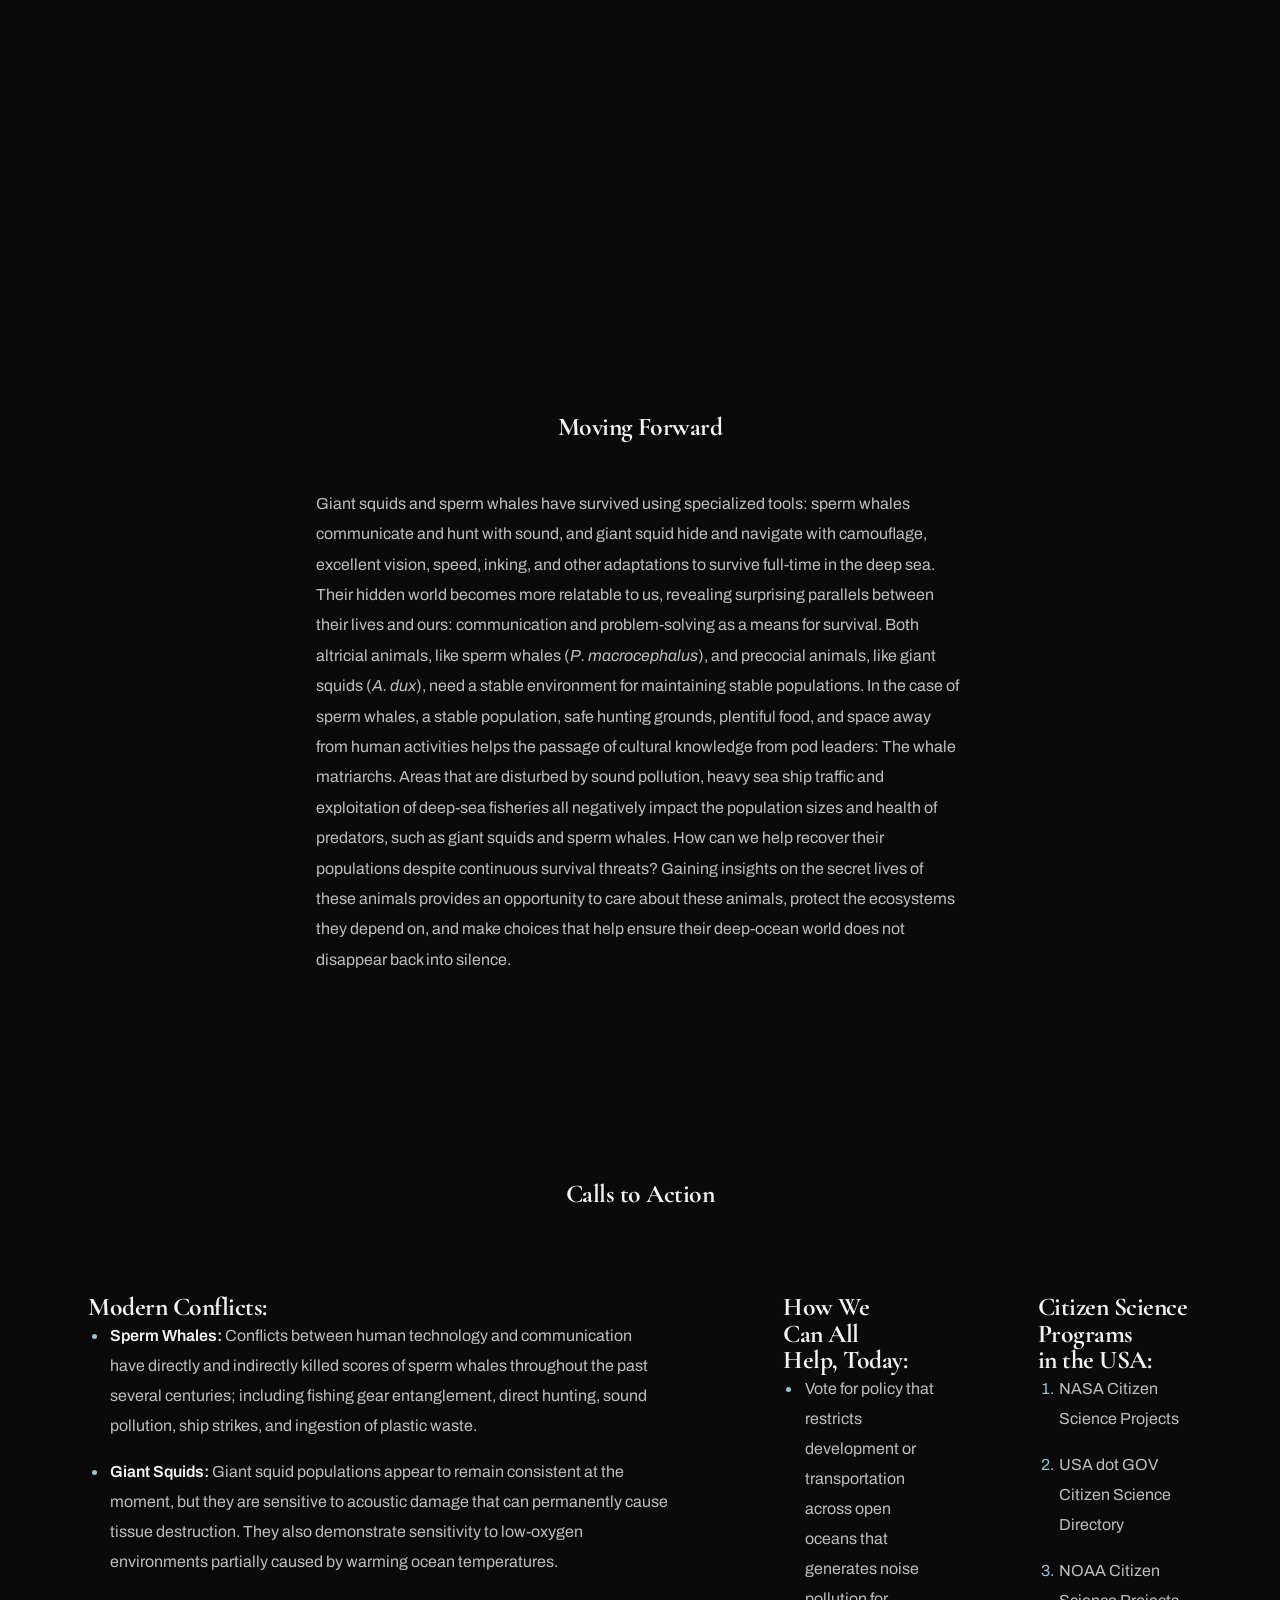
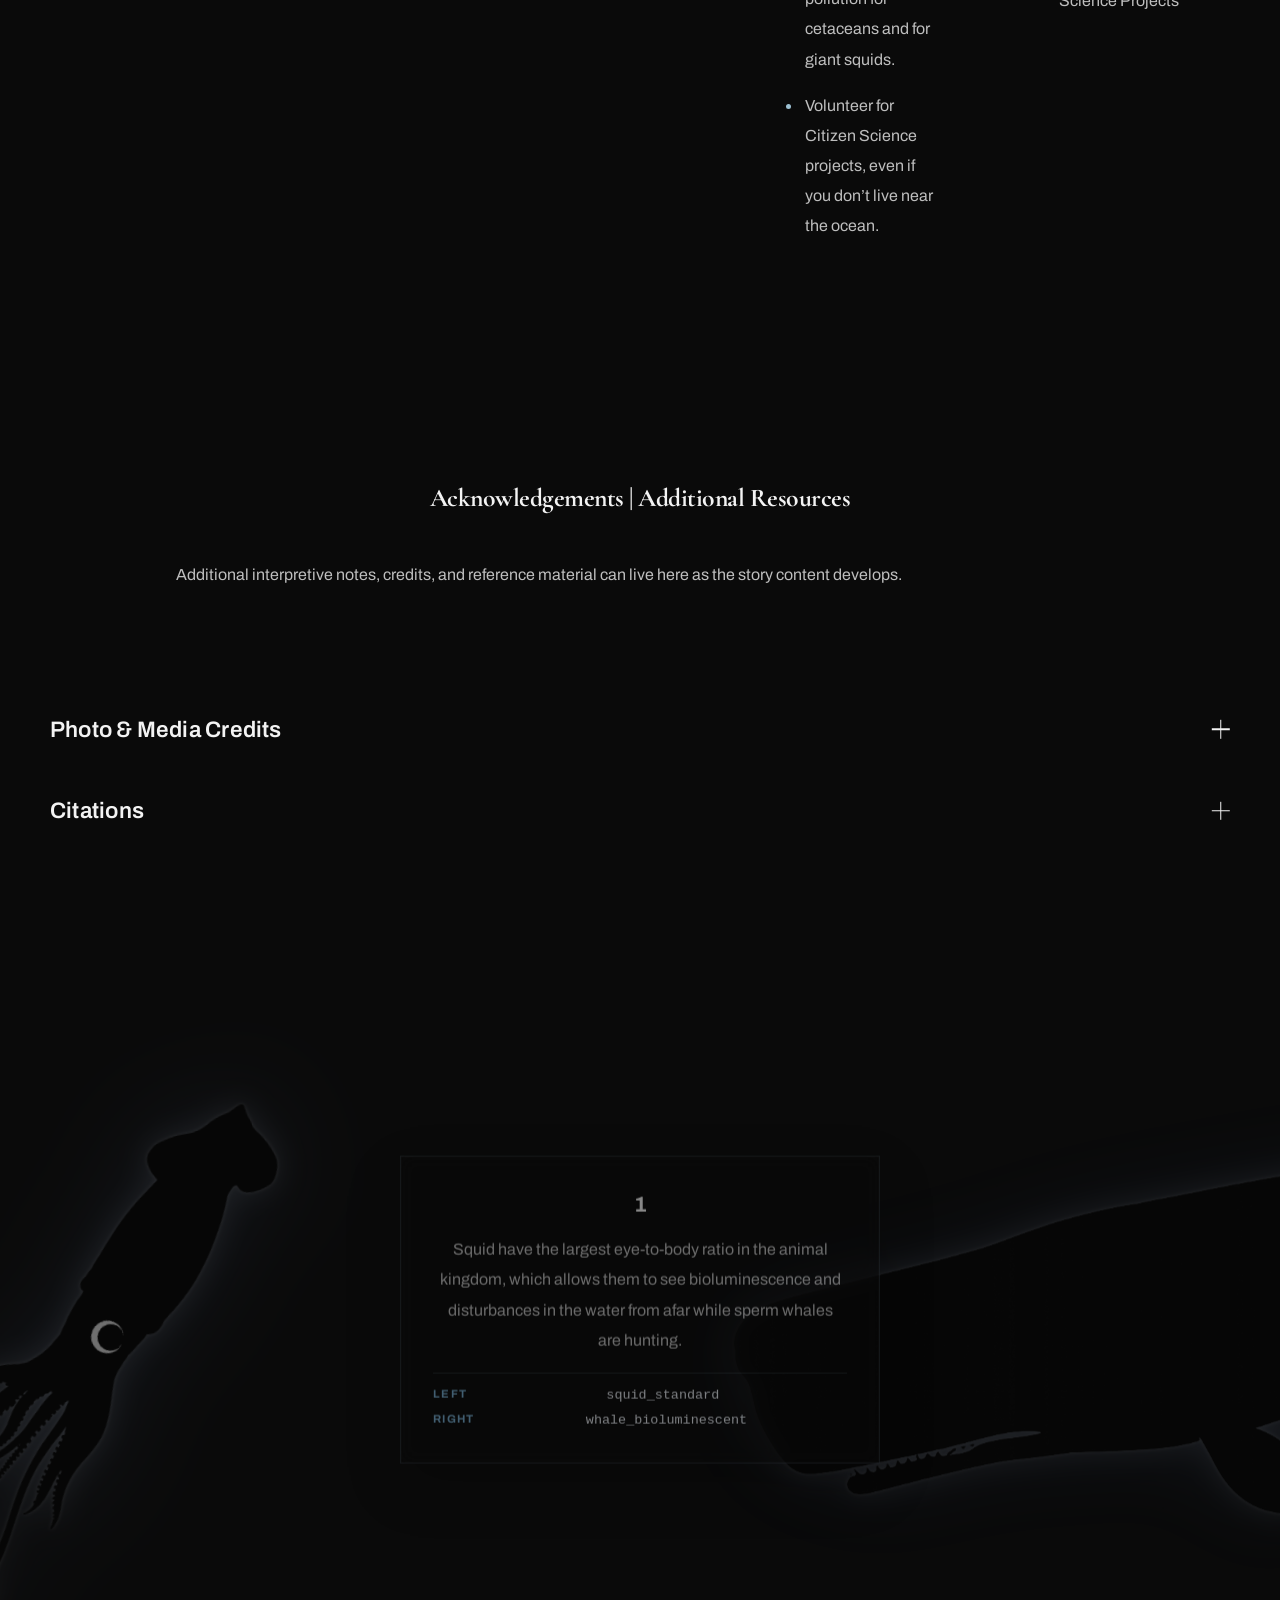
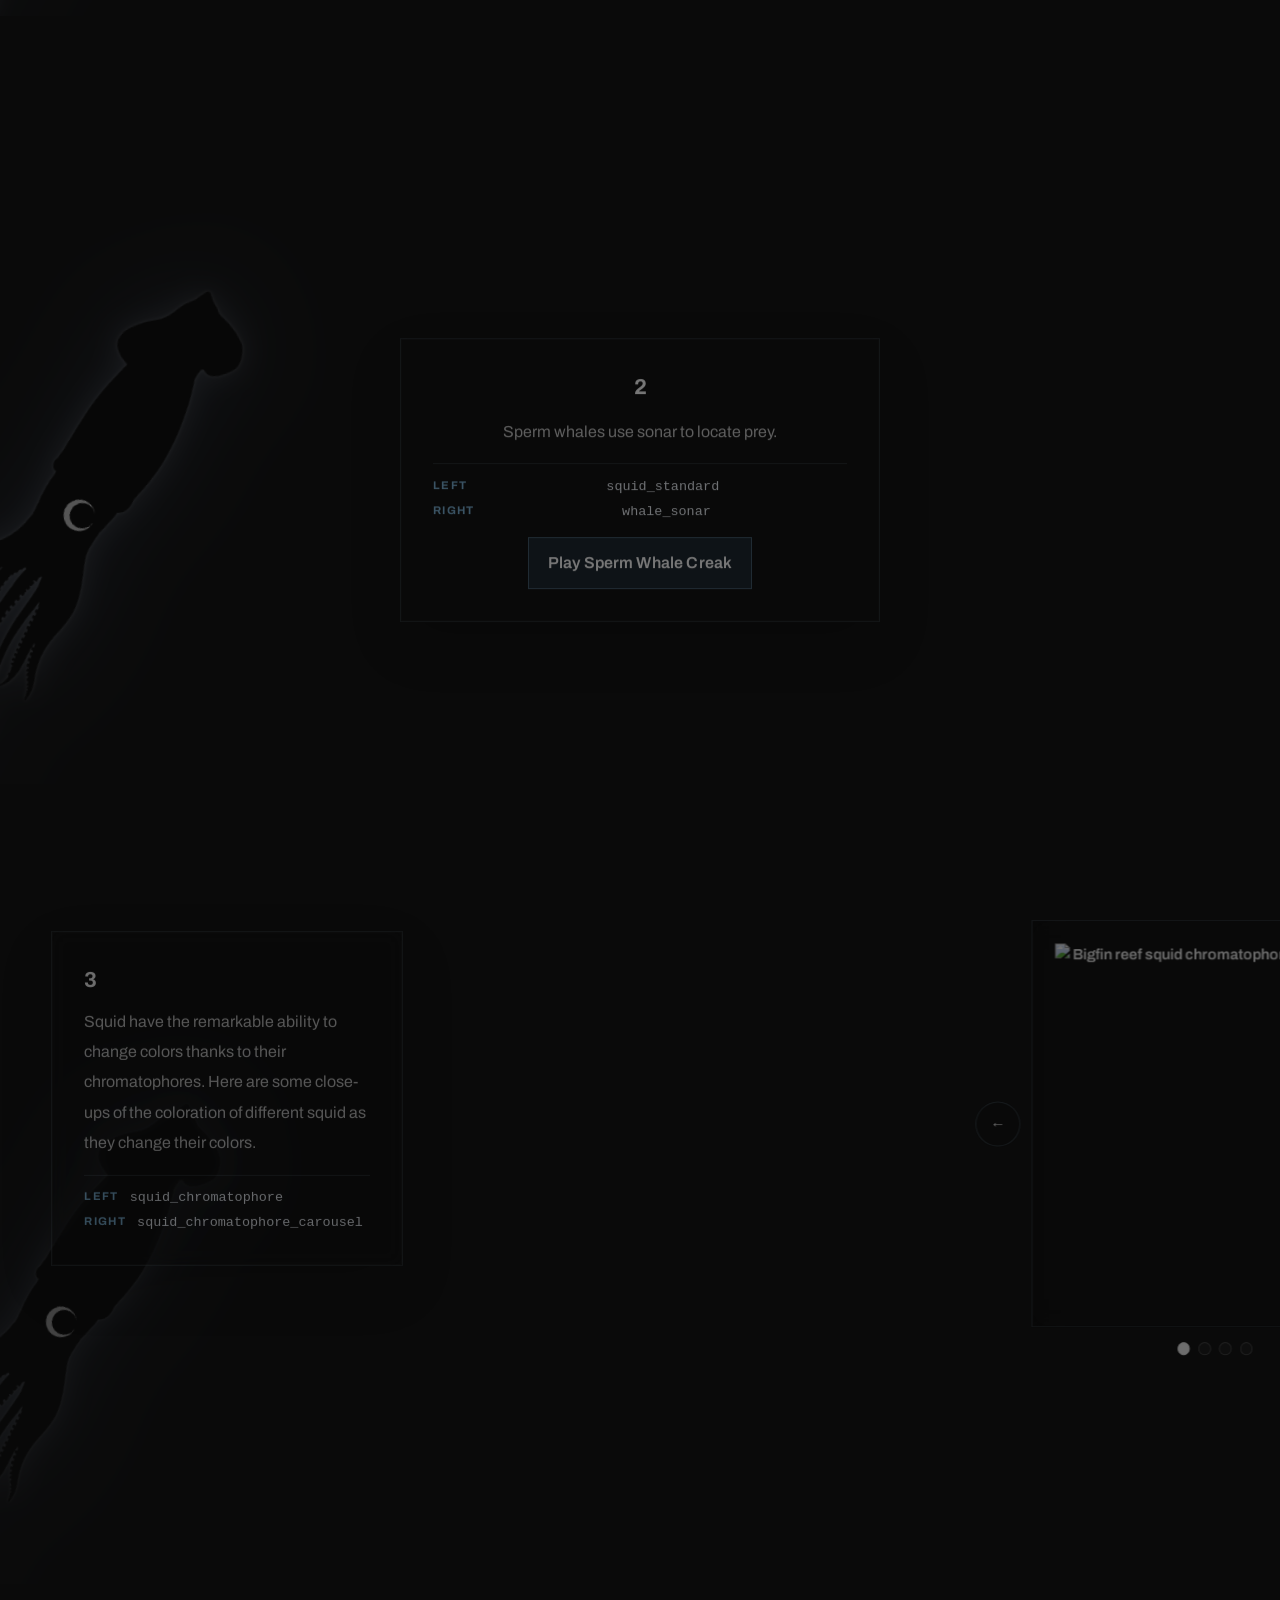
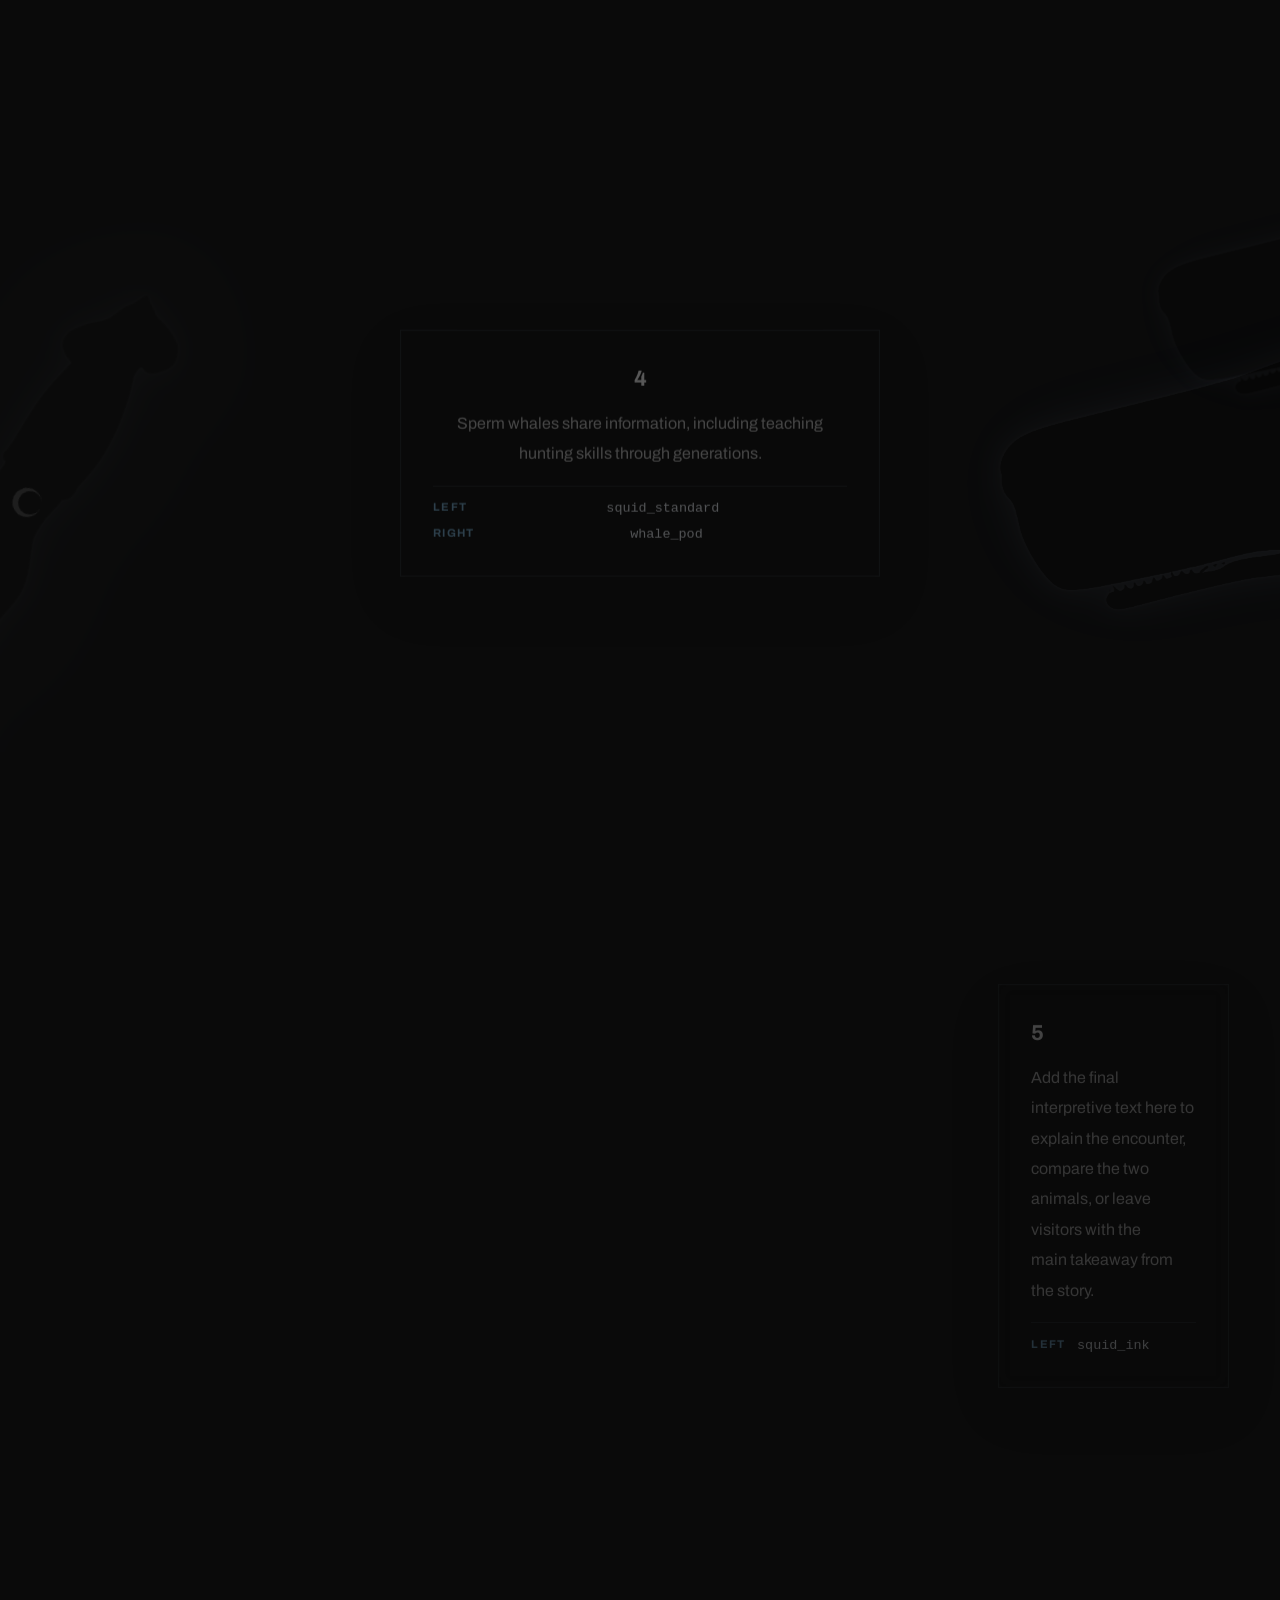
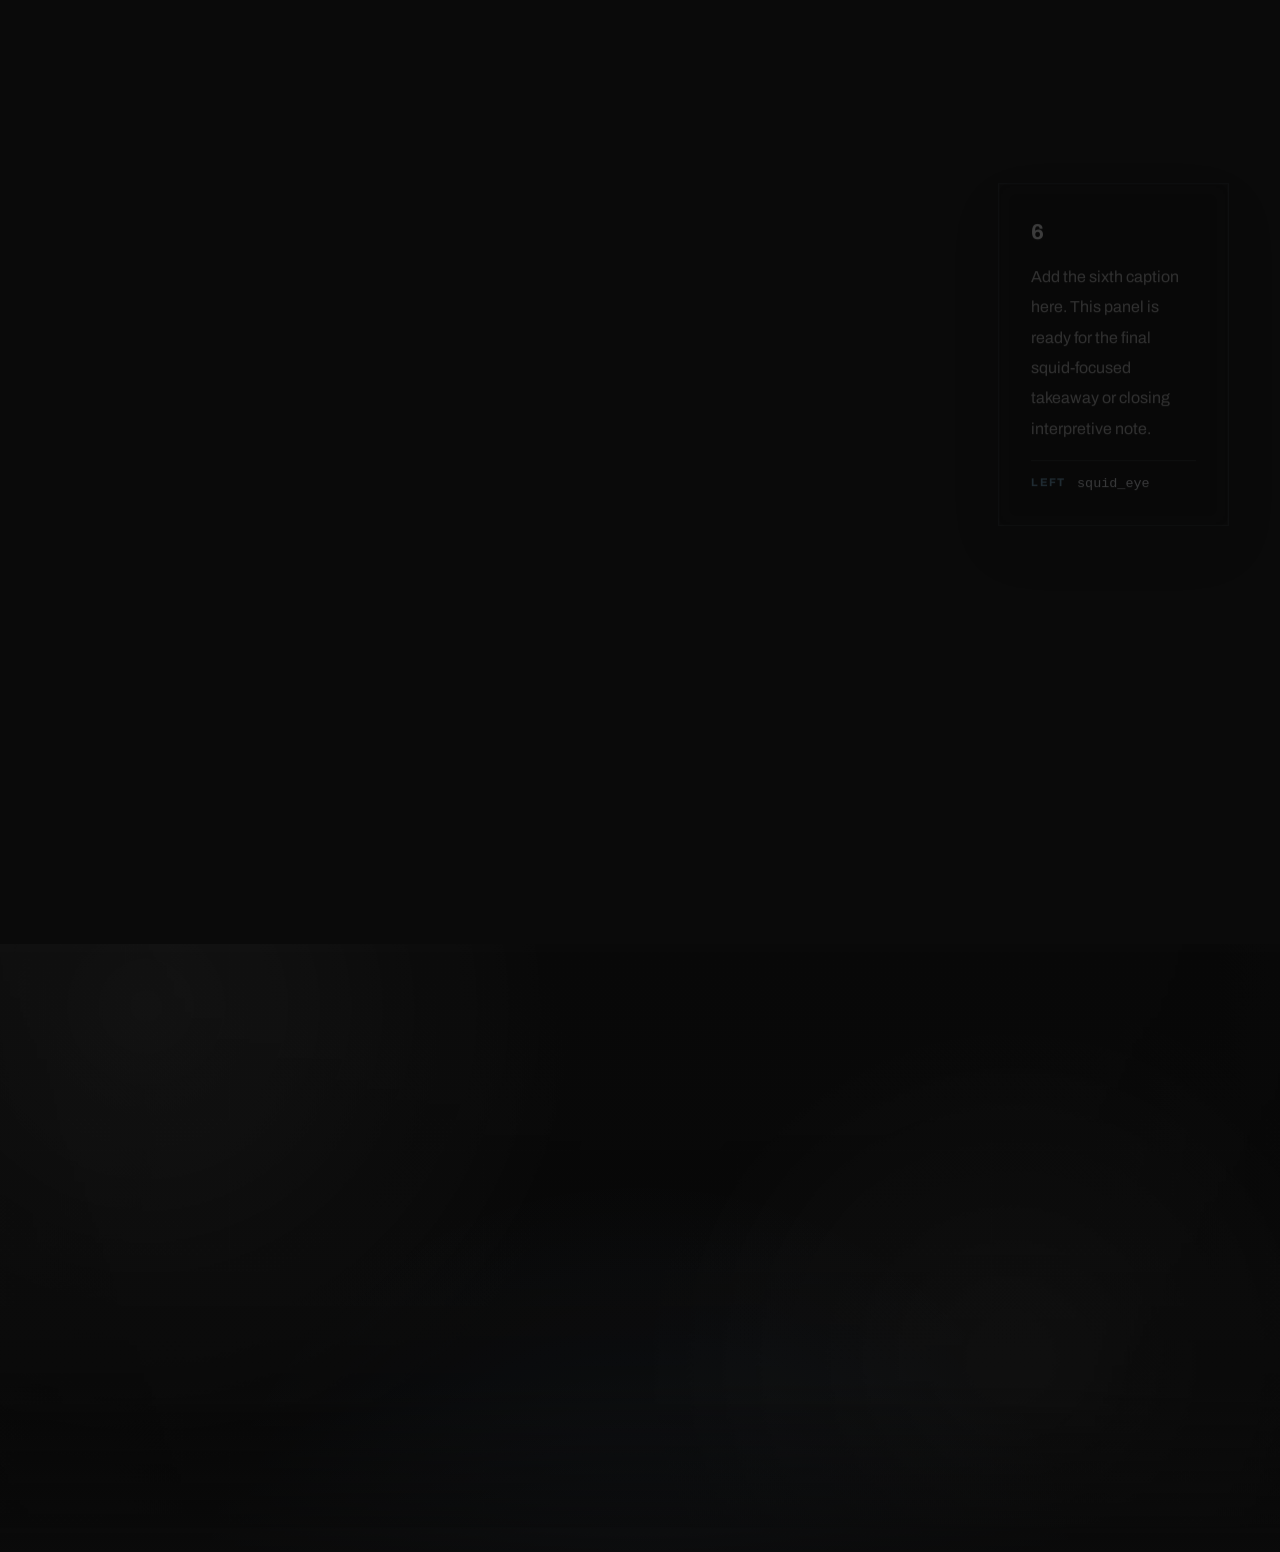
==== commit 8b215b66: "streamlining The Science of Survival" ====
--- a/docs/index.html
+++ b/docs/index.html
@@ -135,14 +135,14 @@
             <div class="beat-four-viewport">
               <div class="beat-four-track" data-beat-four-track>
                 <article class="beat-four-slide" data-beat-four-panel>
-                  <div class="beat-four-wire beat-four-wire--vision">
+                  <div class="beat-four-wire beat-four-wire--diagram beat-four-wire--vision" data-beat-four-diagram="vision">
                     <div class="beat-four-wire__stage" aria-hidden="true">
-                      <div class="beat-four-wire__eye bottom-encounter__scene-six-squid" data-vision-animal="lead">
+                      <div class="beat-four-wire__eye bottom-encounter__scene-six-squid" data-beat-four-source="lead">
                         <img class="bottom-encounter__scene-six-squid-image" src="assets/images/giant_squid_silhouette_transparent.png" alt="" loading="lazy">
                         <span class="bottom-encounter__scene-six-eye-cover"></span>
                       </div>
-                      <img class="beat-four-wire__whale-glow" src="assets/images/Silhouette_Sperm_Whale.png" alt="" loading="lazy" data-vision-animal="body">
-                      <div class="beat-four-wire__ink bottom-encounter__ink-squid-group" data-vision-animal="ink">
+                      <img class="beat-four-wire__whale-glow" src="assets/images/Silhouette_Sperm_Whale.png" alt="" loading="lazy" data-beat-four-source="body">
+                      <div class="beat-four-wire__ink bottom-encounter__ink-squid-group" data-beat-four-source="ink">
                         <canvas class="bottom-encounter__squid-ink-canvas" width="1122" height="1402"></canvas>
                         <video class="bottom-encounter__squid-ink-video" data-masked-video muted loop playsinline preload="auto">
                           <source src="CanvaVideos/squidink_inwater.mp4" type="video/mp4">
@@ -150,73 +150,113 @@
                       </div>
                     </div>
                     <svg class="beat-four-wire__connectors" viewBox="0 0 100 100" preserveAspectRatio="none" aria-hidden="true">
-                      <g class="beat-four-wire__connector" data-vision-link="lead">
-                        <path class="beat-four-wire__connector-line"></path>
-                        <circle class="beat-four-wire__connector-node beat-four-wire__connector-node--animal" r="4"></circle>
-                        <circle class="beat-four-wire__connector-node beat-four-wire__connector-node--card" r="4"></circle>
-                      </g>
-                      <g class="beat-four-wire__connector" data-vision-link="body">
-                        <path class="beat-four-wire__connector-line"></path>
-                        <circle class="beat-four-wire__connector-node beat-four-wire__connector-node--animal" r="4"></circle>
-                        <circle class="beat-four-wire__connector-node beat-four-wire__connector-node--card" r="4"></circle>
-                      </g>
-                      <g class="beat-four-wire__connector" data-vision-link="ink">
-                        <path class="beat-four-wire__connector-line"></path>
-                        <circle class="beat-four-wire__connector-node beat-four-wire__connector-node--animal" r="4"></circle>
-                        <circle class="beat-four-wire__connector-node beat-four-wire__connector-node--card" r="4"></circle>
+                      <g class="beat-four-wire__connector" data-beat-four-link="lead">
+                        <path class="beat-four-wire__connector-line"></path>
+                        <circle class="beat-four-wire__connector-node beat-four-wire__connector-node--animal" r="3.25"></circle>
+                        <circle class="beat-four-wire__connector-node beat-four-wire__connector-node--card" r="3.25"></circle>
+                      </g>
+                      <g class="beat-four-wire__connector" data-beat-four-link="body">
+                        <path class="beat-four-wire__connector-line"></path>
+                        <circle class="beat-four-wire__connector-node beat-four-wire__connector-node--animal" r="3.25"></circle>
+                        <circle class="beat-four-wire__connector-node beat-four-wire__connector-node--card" r="3.25"></circle>
+                      </g>
+                      <g class="beat-four-wire__connector" data-beat-four-link="ink">
+                        <path class="beat-four-wire__connector-line"></path>
+                        <circle class="beat-four-wire__connector-node beat-four-wire__connector-node--animal" r="3.25"></circle>
+                        <circle class="beat-four-wire__connector-node beat-four-wire__connector-node--card" r="3.25"></circle>
                       </g>
                     </svg>
-                    <div class="placeholder-copy beat-four-wire__copy beat-four-wire__copy--vision-lead" data-vision-card="lead">
+                    <div class="placeholder-copy beat-four-wire__copy beat-four-wire__copy--diagram-card beat-four-wire__copy--vision-lead" data-beat-four-card="lead">
                       <p>Squid have cantaloupe-sized eyes to see further in the darkness than their competitors. Scanning the darkness with the largest eyes in the animal kingdom, giant squids (<em>Architeuthis dux</em>) focus on bioluminescent trails.</p>
                     </div>
-                    <div class="placeholder-copy beat-four-wire__copy beat-four-wire__copy--vision-body" data-vision-card="body">
+                    <div class="placeholder-copy beat-four-wire__copy beat-four-wire__copy--diagram-card beat-four-wire__copy--vision-body" data-beat-four-card="body">
                       <p>They&rsquo;re able to see the &ldquo;soup&rdquo; of bioluminescent plankton that is disturbed and illuminated by a pod of diving sperm whales, like the spinning, rolling wake behind a speedboat or a flurry of snowflakes.</p>
                       <p>A large disturbance suggests a large animal approaching, so the squid must decide to freeze in place or flee with jet propulsion, leaving a cloud of ink in their wake.</p>
                     </div>
-                    <div class="placeholder-copy beat-four-wire__copy beat-four-wire__copy--vision-ink" data-vision-card="ink">
+                    <div class="placeholder-copy beat-four-wire__copy beat-four-wire__copy--diagram-card beat-four-wire__copy--vision-ink" data-beat-four-card="ink">
                       <p>Inking: As lone hunters, the giant squids use visual communication for diversion and escape from anything larger than themselves. One of their favorite tactics is expelling ink as a concealing cloud while they dart into the darkness.</p>
                     </div>
                   </div>
                 </article>
 
                 <article class="beat-four-slide" data-beat-four-panel>
-                  <div class="beat-four-wire beat-four-wire--sound">
+                  <div class="beat-four-wire beat-four-wire--diagram beat-four-wire--sound" data-beat-four-diagram="sound" data-sonar-host>
                     <div class="beat-four-wire__stage" aria-hidden="true">
-                      <img class="beat-four-wire__sound-whale" src="assets/images/Silhouette_Sperm_Whale.png" alt="" loading="lazy">
-                      <div class="bottom-encounter__sonar beat-four-wire__sonar">
+                      <img class="beat-four-wire__sound-whale" src="assets/images/Silhouette_Sperm_Whale.png" alt="" loading="lazy" data-beat-four-source="echolocation-whale">
+                      <div class="bottom-encounter__sonar beat-four-wire__sonar" data-beat-four-source="echolocation">
                         <span class="bottom-encounter__sonar-ring"></span>
                         <span class="bottom-encounter__sonar-ring"></span>
                         <span class="bottom-encounter__sonar-ring"></span>
                         <span class="bottom-encounter__sonar-ring"></span>
                         <span class="bottom-encounter__sonar-ring"></span>
                       </div>
-                      <div class="beat-four-wire__stealth">
+                      <div class="beat-four-wire__stealth" data-beat-four-source="stealth">
                         <img src="assets/images/giant_squid_silhouette_transparent.png" alt="" loading="lazy">
                       </div>
                     </div>
-                    <div class="placeholder-copy beat-four-wire__copy beat-four-wire__copy--sound-left">
+                    <svg class="beat-four-wire__connectors" viewBox="0 0 100 100" preserveAspectRatio="none" aria-hidden="true">
+                      <g class="beat-four-wire__connector" data-beat-four-link="echolocation">
+                        <path class="beat-four-wire__connector-line"></path>
+                        <circle class="beat-four-wire__connector-node beat-four-wire__connector-node--animal" r="3.25"></circle>
+                        <circle class="beat-four-wire__connector-node beat-four-wire__connector-node--card" r="3.25"></circle>
+                      </g>
+                      <g class="beat-four-wire__connector" data-beat-four-link="stealth">
+                        <path class="beat-four-wire__connector-line"></path>
+                        <circle class="beat-four-wire__connector-node beat-four-wire__connector-node--animal" r="3.25"></circle>
+                        <circle class="beat-four-wire__connector-node beat-four-wire__connector-node--card" r="3.25"></circle>
+                      </g>
+                    </svg>
+                    <div class="placeholder-copy beat-four-wire__copy beat-four-wire__copy--diagram-card beat-four-wire__copy--sound-echolocation" data-beat-four-card="echolocation">
                       <p><strong>Echolocation:</strong> Sperm whales use louder and more precise echolocation than in other cetaceans during group hunting and coordinated tracking of challenging prey, like giant squids.</p>
-                    </div>
-                    <div class="placeholder-copy beat-four-wire__copy beat-four-wire__copy--sound-right">
-                      <p><strong>Acoustic Stealth:</strong> The technique of &ldquo;freezing&rdquo; vertically in place when encountering huge predators who use echolocation to seek prey in the darkness.</p>
-                      <p>Unable to &ldquo;hear&rdquo; a sperm whale&rsquo;s high-frequency echolocation that they use for long-range communication, a suspicious squid can adopt a vertical position in the midwater, hiding its shape from predators, like squid-eating whales, who &ldquo;scan&rdquo; for it with echolocation.</p>
+                      <button class="bottom-encounter__audio-button beat-four-wire__audio-button" type="button" data-audio-toggle aria-pressed="false">
+                        Play Sperm Whale Creak
+                      </button>
+                      <audio data-audio-player preload="none">
+                        <source src="CanvaVideos/Sperm_Whale_Creak_2.ogg" type="audio/ogg">
+                      </audio>
+                    </div>
+                    <div class="placeholder-copy beat-four-wire__copy beat-four-wire__copy--diagram-card beat-four-wire__copy--sound-stealth" data-beat-four-card="stealth">
+                      <p><strong>Acoustic Stealth:</strong> Giant squid can &ldquo;freeze&rdquo; vertically in place when they sense a predator hunting with echolocation in the dark.</p>
+                      <p>By holding a narrow, upright profile in the midwater, the squid makes its outline harder for a scanning sperm whale to resolve.</p>
                       <p>This is a highly sophisticated precocial behavior (an instinct that animals practice that aren&rsquo;t taught by their parents).</p>
                     </div>
                   </div>
                 </article>
 
                 <article class="beat-four-slide" data-beat-four-panel>
-                  <div class="beat-four-wire beat-four-wire--pod">
+                  <div class="beat-four-wire beat-four-wire--diagram beat-four-wire--pod" data-beat-four-diagram="pod">
                     <div class="beat-four-wire__stage" aria-hidden="true">
                       <div class="beat-four-wire__pod">
-                        <img class="beat-four-pod-whale beat-four-pod-whale--one" src="assets/images/Silhouette_Sperm_Whale.png" alt="" loading="lazy">
-                        <img class="beat-four-pod-whale beat-four-pod-whale--two" src="assets/images/Silhouette_Sperm_Whale.png" alt="" loading="lazy">
-                        <img class="beat-four-pod-whale beat-four-pod-whale--three" src="assets/images/Silhouette_Sperm_Whale.png" alt="" loading="lazy">
+                        <img class="beat-four-pod-whale beat-four-pod-whale--one" src="assets/images/Silhouette_Sperm_Whale.png" alt="" loading="lazy" data-beat-four-source="pod-bonds">
+                        <img class="beat-four-pod-whale beat-four-pod-whale--two" src="assets/images/Silhouette_Sperm_Whale.png" alt="" loading="lazy" data-beat-four-source="pod-learning">
+                        <img class="beat-four-pod-whale beat-four-pod-whale--three" src="assets/images/Silhouette_Sperm_Whale.png" alt="" loading="lazy" data-beat-four-source="pod-hunt">
                       </div>
                     </div>
-                    <div class="placeholder-copy beat-four-wire__copy beat-four-wire__copy--pod-main">
-                      <p>Social bonds: Sperm whales are born with curious minds and will &ldquo;babble&rdquo; to their family until they learn to properly speak their ancestors&rsquo; language. To master the pod&rsquo;s unique language, also known as a coda, is to bond with the pod, and to succeed in the daily hunts.</p>
-                      <p>As mammals, sperm whales must consume far more calories in a day than a similarly-sized shark or giant squid to maintain healthy body temperatures. This means frequent hunting dives with lots of guidance and feedback from the pod elders.</p>
+                    <svg class="beat-four-wire__connectors" viewBox="0 0 100 100" preserveAspectRatio="none" aria-hidden="true">
+                      <g class="beat-four-wire__connector" data-beat-four-link="pod-bonds">
+                        <path class="beat-four-wire__connector-line"></path>
+                        <circle class="beat-four-wire__connector-node beat-four-wire__connector-node--animal" r="3.25"></circle>
+                        <circle class="beat-four-wire__connector-node beat-four-wire__connector-node--card" r="3.25"></circle>
+                      </g>
+                      <g class="beat-four-wire__connector" data-beat-four-link="pod-learning">
+                        <path class="beat-four-wire__connector-line"></path>
+                        <circle class="beat-four-wire__connector-node beat-four-wire__connector-node--animal" r="3.25"></circle>
+                        <circle class="beat-four-wire__connector-node beat-four-wire__connector-node--card" r="3.25"></circle>
+                      </g>
+                      <g class="beat-four-wire__connector" data-beat-four-link="pod-hunt">
+                        <path class="beat-four-wire__connector-line"></path>
+                        <circle class="beat-four-wire__connector-node beat-four-wire__connector-node--animal" r="3.25"></circle>
+                        <circle class="beat-four-wire__connector-node beat-four-wire__connector-node--card" r="3.25"></circle>
+                      </g>
+                    </svg>
+                    <div class="placeholder-copy beat-four-wire__copy beat-four-wire__copy--diagram-card beat-four-wire__copy--pod-bonds" data-beat-four-card="pod-bonds">
+                      <p><strong>Social bonds and codas:</strong> Every sperm whale pod builds identity through its own pattern of calls, or codas, which help family members recognize and stay bonded to one another.</p>
+                    </div>
+                    <div class="placeholder-copy beat-four-wire__copy beat-four-wire__copy--diagram-card beat-four-wire__copy--pod-learning" data-beat-four-card="pod-learning">
+                      <p><strong>Learning from the pod:</strong> Young whales &ldquo;babble&rdquo; with relatives until they learn to speak their ancestors&rsquo; language with the timing and rhythm their family expects.</p>
+                    </div>
+                    <div class="placeholder-copy beat-four-wire__copy beat-four-wire__copy--diagram-card beat-four-wire__copy--pod-hunt" data-beat-four-card="pod-hunt">
+                      <p><strong>Frequent hunting, guided by elders:</strong> As warm-blooded mammals, sperm whales need far more calories than similarly sized predators, so they hunt often and depend on experienced pod elders for feedback during dives.</p>
                     </div>
                   </div>
                 </article>
@@ -363,7 +403,7 @@
           <img class="bottom-encounter__silhouette bottom-encounter__silhouette--squid" src="assets/images/giant_squid_silhouette_transparent.png" alt="" loading="lazy">
           <img class="bottom-encounter__silhouette bottom-encounter__silhouette--whale" src="assets/images/Silhouette_Sperm_Whale.png" alt="" loading="lazy">
         </div>
-        <div class="bottom-encounter bottom-encounter--scene-two" data-bottom-encounter>
+        <div class="bottom-encounter bottom-encounter--scene-two" data-bottom-encounter data-sonar-host>
           <div class="bottom-encounter__explainer">
             <h3>2</h3>
             <div class="placeholder-copy">
--- a/docs/styles.css
+++ b/docs/styles.css
@@ -492,25 +492,36 @@
   color: var(--hero-text);
 }
 
-.beat-four-wire--vision {
+.beat-four-wire--diagram {
   height: auto;
   min-height: var(--beat-four-panel-height);
   padding-bottom: clamp(1.75rem, 3vw, 3rem);
   grid-template-columns: repeat(12, minmax(0, 1fr));
-  grid-template-rows: auto auto auto auto;
   align-content: start;
   column-gap: clamp(0.9rem, 1.55vw, 1.5rem);
   row-gap: clamp(0.95rem, 1.9vw, 1.75rem);
 }
 
-.beat-four-wire--vision .beat-four-wire__stage {
+.beat-four-wire--vision {
+  grid-template-rows: auto auto auto auto;
+}
+
+.beat-four-wire--sound {
+  grid-template-rows: repeat(2, auto);
+}
+
+.beat-four-wire--pod {
+  grid-template-rows: repeat(3, auto);
+}
+
+.beat-four-wire--diagram .beat-four-wire__stage {
   inset: 0;
   overflow: hidden;
   z-index: 1;
 }
 
-.beat-four-wire--vision .beat-four-wire__stage,
-.beat-four-wire--vision .beat-four-wire__stage * {
+.beat-four-wire--diagram .beat-four-wire__stage,
+.beat-four-wire--diagram .beat-four-wire__stage * {
   pointer-events: none;
 }
 
@@ -524,27 +535,34 @@
   z-index: 2;
 }
 
+.beat-four-wire__connector {
+  opacity: 0;
+  transition: opacity 180ms ease;
+}
+
 .beat-four-wire__connector-line {
   fill: none;
   stroke: rgba(119, 201, 255, 0.72);
-  stroke-width: 1.65;
+  stroke-width: 1.35;
   stroke-linecap: round;
   stroke-linejoin: round;
+  vector-effect: non-scaling-stroke;
   filter:
     drop-shadow(0 0 4px rgba(82, 176, 255, 0.42))
-    drop-shadow(0 0 12px rgba(45, 148, 255, 0.28));
+    drop-shadow(0 0 10px rgba(45, 148, 255, 0.24));
 }
 
 .beat-four-wire__connector-node {
   fill: rgba(198, 236, 255, 0.96);
   stroke: rgba(97, 192, 255, 0.72);
-  stroke-width: 1.4;
+  stroke-width: 1.05;
+  vector-effect: non-scaling-stroke;
   filter:
-    drop-shadow(0 0 5px rgba(117, 205, 255, 0.7))
-    drop-shadow(0 0 12px rgba(47, 150, 255, 0.32));
-}
-
-.beat-four-wire--vision .placeholder-copy.beat-four-wire__copy {
+    drop-shadow(0 0 4px rgba(117, 205, 255, 0.62))
+    drop-shadow(0 0 10px rgba(47, 150, 255, 0.28));
+}
+
+.beat-four-wire--diagram .placeholder-copy.beat-four-wire__copy {
   display: grid;
   gap: clamp(0.75rem, 1vw, 1rem);
   min-width: 0;
@@ -565,29 +583,32 @@
     0 8px 20px rgba(0, 0, 0, 0.74);
 }
 
-.beat-four-wire--vision .placeholder-copy.beat-four-wire__copy p {
+.beat-four-wire--diagram .placeholder-copy.beat-four-wire__copy p {
   margin: 0 0 0.9rem;
   color: var(--hero-muted);
   font-size: clamp(0.98rem, 0.9vw, 1.05rem);
   line-height: 1.68;
 }
 
-.beat-four-wire--vision .placeholder-copy.beat-four-wire__copy p:last-child {
+.beat-four-wire--diagram .placeholder-copy.beat-four-wire__copy p:last-child {
   margin-bottom: 0;
 }
 
+.beat-four-wire__copy--diagram-card {
+  grid-column: 4 / span 6;
+  min-width: 0;
+  overflow: visible;
+}
+
 .beat-four-wire__copy--vision-lead {
-  grid-column: 4 / span 6;
   grid-row: 1;
 }
 
 .beat-four-wire__copy--vision-body {
-  grid-column: 4 / span 6;
   grid-row: 2 / span 2;
 }
 
 .beat-four-wire__copy--vision-ink {
-  grid-column: 4 / span 6;
   grid-row: 4;
 }
 
@@ -626,68 +647,93 @@
   z-index: 2;
 }
 
-.beat-four-wire--sound {
-  grid-template-columns: minmax(14rem, 0.72fr) minmax(3rem, 0.18fr) minmax(19rem, 1fr);
-  grid-template-rows: clamp(6.5rem, 10vw, 8.5rem) minmax(0, 1fr) minmax(0, 1fr);
-}
-
 .beat-four-wire__sound-whale {
   position: absolute;
-  left: clamp(1rem, 2.2vw, 1.6rem);
-  bottom: clamp(5.5rem, 10vw, 7.6rem);
-  width: clamp(10rem, 15vw, 13rem);
-  opacity: 0.22;
-  transform: rotate(-9deg);
+  left: clamp(-1.2rem, 0.2vw, 0.75rem);
+  top: clamp(9.5rem, 15vw, 12.5rem);
+  width: min(clamp(17rem, 24vw, 30rem), 46vh);
+  opacity: 0.3;
+  transform: scaleX(-1) rotate(6deg);
   filter:
-    brightness(0.98)
+    brightness(1.02)
     saturate(0)
     contrast(1.06)
-    drop-shadow(0 0 14px rgba(56, 146, 255, 0.16));
+    drop-shadow(0 0 4px rgba(255, 255, 255, 0.12))
+    drop-shadow(0 0 18px rgba(56, 146, 255, 0.22));
   animation: beat-four-sound-whale-drift 10s ease-in-out infinite alternate;
+  z-index: 1;
 }
 
 .beat-four-wire__sonar.bottom-encounter__sonar {
   position: absolute;
-  left: clamp(7rem, 11vw, 10rem);
-  bottom: clamp(2.1rem, 4vw, 3.8rem);
-  width: clamp(5rem, 8vw, 6.3rem);
-  height: clamp(5rem, 8vw, 6.3rem);
-}
-
-.beat-four-wire__sonar .bottom-encounter__sonar-ring {
+  left: clamp(11rem, 16vw, 15.25rem);
+  top: clamp(8rem, 12vw, 9.9rem);
+  width: clamp(6rem, 8.5vw, 7.6rem);
+  height: clamp(6rem, 8.5vw, 7.6rem);
+  opacity: 0;
+  transition: opacity 180ms ease;
+  z-index: 2;
+}
+
+[data-sonar-host].is-sonar-active .beat-four-wire__sonar.bottom-encounter__sonar {
+  opacity: 1;
+}
+
+[data-sonar-host].is-sonar-active .beat-four-wire__sonar .bottom-encounter__sonar-ring {
   animation: bottom-sonar-ring 2.45s linear infinite;
 }
 
-.beat-four-wire__sonar .bottom-encounter__sonar-ring:nth-child(2) {
+[data-sonar-host].is-sonar-active .beat-four-wire__sonar .bottom-encounter__sonar-ring:nth-child(2) {
   animation-delay: 0.4s;
 }
 
-.beat-four-wire__sonar .bottom-encounter__sonar-ring:nth-child(3) {
+[data-sonar-host].is-sonar-active .beat-four-wire__sonar .bottom-encounter__sonar-ring:nth-child(3) {
   animation-delay: 0.8s;
 }
 
-.beat-four-wire__sonar .bottom-encounter__sonar-ring:nth-child(4) {
+[data-sonar-host].is-sonar-active .beat-four-wire__sonar .bottom-encounter__sonar-ring:nth-child(4) {
   animation-delay: 1.2s;
 }
 
-.beat-four-wire__sonar .bottom-encounter__sonar-ring:nth-child(5) {
+[data-sonar-host].is-sonar-active .beat-four-wire__sonar .bottom-encounter__sonar-ring:nth-child(5) {
   animation-delay: 1.6s;
 }
 
+.beat-four-wire__audio-button {
+  justify-self: start;
+}
+
 .beat-four-wire__stealth {
   position: absolute;
-  right: clamp(1rem, 2vw, 2rem);
-  top: clamp(4.4rem, 8vw, 5.2rem);
-  width: clamp(6rem, 9vw, 7rem);
+  right: clamp(1.2rem, 2.4vw, 2.4rem);
+  top: clamp(4rem, 7vw, 5.6rem);
+  width: min(clamp(9rem, 13vw, 14rem), 34vh);
+  display: flex;
+  align-items: center;
+  justify-content: center;
   animation: beat-four-stealth-drift 10s ease-in-out infinite;
+  z-index: 2;
+}
+
+.beat-four-wire__stealth::before {
+  content: "";
+  position: absolute;
+  inset: 2% 26%;
+  border: 1px solid rgba(112, 196, 255, 0.16);
+  border-radius: 999px;
+  background:
+    radial-gradient(circle at 50% 50%, rgba(98, 186, 255, 0.18) 0%, rgba(98, 186, 255, 0.04) 44%, rgba(98, 186, 255, 0) 76%);
+  box-shadow:
+    0 0 20px rgba(72, 164, 255, 0.16),
+    inset 0 0 18px rgba(72, 164, 255, 0.08);
 }
 
 .beat-four-wire__stealth img {
   display: block;
   width: 100%;
   height: auto;
-  opacity: 0.58;
-  transform: rotate(83deg) scale(1.02);
+  opacity: 0.68;
+  transform: rotate(88deg) scale(1.08);
   filter:
     brightness(0.96)
     saturate(0)
@@ -696,53 +742,29 @@
     drop-shadow(0 0 10px rgba(127, 184, 236, 0.12));
 }
 
-.beat-four-wire__copy--sound-left {
-  grid-column: 1;
-  grid-row: 2 / span 2;
-  align-self: stretch;
-  max-width: min(16rem, 100%);
-}
-
-.beat-four-wire__copy--sound-right {
-  grid-column: 3;
-  grid-row: 2 / span 2;
-  align-self: stretch;
-  max-width: min(23rem, 100%);
-}
-
-.beat-four-wire--pod {
-  grid-template-columns: minmax(20rem, 0.8fr) minmax(24rem, 1.2fr);
-  grid-template-rows: 1fr;
-  align-items: center;
-}
-
-.beat-four-wire--pod .beat-four-wire__stage {
-  position: relative;
-  inset: auto;
-  grid-column: 2;
+.beat-four-wire__copy--sound-echolocation {
   grid-row: 1;
-  align-self: stretch;
-  min-height: 0;
+}
+
+.beat-four-wire__copy--sound-stealth {
+  grid-row: 2;
 }
 
 .beat-four-wire__pod {
   position: absolute;
-  left: auto;
-  right: clamp(0rem, 1vw, 0.75rem);
-  top: 50%;
-  width: min(100%, clamp(26rem, 40vw, 36rem));
-  height: clamp(11rem, 18vw, 15rem);
-  transform: translateY(-50%);
-}
-
-.beat-four-wire__copy--pod-main {
-  grid-column: 1;
+  inset: 0;
+}
+
+.beat-four-wire__copy--pod-bonds {
   grid-row: 1;
-  align-self: center;
-  overflow: visible;
-  width: 100%;
-  max-width: min(25rem, 100%);
-  justify-self: start;
+}
+
+.beat-four-wire__copy--pod-learning {
+  grid-row: 2;
+}
+
+.beat-four-wire__copy--pod-hunt {
+  grid-row: 3;
 }
 
 .beat-four-pod-whale {
@@ -755,32 +777,33 @@
     contrast(1.08)
     drop-shadow(0 0 3px rgba(255, 255, 255, 0.14))
     drop-shadow(0 0 16px rgba(97, 177, 255, 0.18));
+  z-index: 1;
 }
 
 .beat-four-pod-whale--one {
-  left: 8%;
-  top: 28%;
-  width: 44%;
+  left: clamp(-1.8rem, 0.2vw, 0.8rem);
+  top: clamp(1.5rem, 2vw, 2.5rem);
+  width: min(clamp(16rem, 22vw, 26rem), 40vh);
   opacity: 0.28;
-  transform: rotate(-10deg);
+  transform: scaleX(-1) rotate(4deg);
   animation: beat-four-pod-one 8.4s ease-in-out infinite;
 }
 
 .beat-four-pod-whale--two {
-  left: 34%;
-  top: 4%;
-  width: 52%;
-  opacity: 0.42;
-  transform: rotate(-4deg);
+  right: clamp(-1.4rem, 0.2vw, 0.8rem);
+  top: clamp(10.75rem, 17vw, 13.8rem);
+  width: min(clamp(18rem, 25vw, 30rem), 46vh);
+  opacity: 0.36;
+  transform: rotate(-8deg);
   animation: beat-four-pod-two 9.2s ease-in-out infinite;
 }
 
 .beat-four-pod-whale--three {
-  left: 58%;
-  top: 42%;
-  width: 32%;
+  left: clamp(-0.8rem, 1vw, 2rem);
+  bottom: clamp(1rem, 2vw, 1.9rem);
+  width: min(clamp(13rem, 18vw, 19rem), 30vh);
   opacity: 0.24;
-  transform: rotate(-13deg);
+  transform: scaleX(-1) rotate(-6deg);
   animation: beat-four-pod-three 8.8s ease-in-out infinite;
 }
 
@@ -800,15 +823,15 @@
 
 @keyframes beat-four-sound-whale-drift {
   0% {
-    transform: translate3d(0, 0, 0) rotate(-9deg);
+    transform: translate3d(0, 0, 0) scaleX(-1) rotate(6deg);
   }
 
   50% {
-    transform: translate3d(-0.5rem, -0.35rem, 0) rotate(-7deg);
+    transform: translate3d(-0.5rem, -0.35rem, 0) scaleX(-1) rotate(8deg);
   }
 
   100% {
-    transform: translate3d(0.75rem, 0.4rem, 0) rotate(-10deg);
+    transform: translate3d(0.75rem, 0.4rem, 0) scaleX(-1) rotate(4deg);
   }
 }
 
@@ -826,11 +849,11 @@
 @keyframes beat-four-pod-one {
   0%,
   100% {
-    transform: translate3d(0, 0, 0) rotate(-10deg);
+    transform: translate3d(0, 0, 0) scaleX(-1) rotate(4deg);
   }
 
   50% {
-    transform: translate3d(-0.55rem, 0.45rem, 0) rotate(-8deg);
+    transform: translate3d(-0.55rem, 0.45rem, 0) scaleX(-1) rotate(6deg);
   }
 }
 
@@ -848,11 +871,11 @@
 @keyframes beat-four-pod-three {
   0%,
   100% {
-    transform: translate3d(0, 0, 0) rotate(-13deg);
+    transform: translate3d(0, 0, 0) scaleX(-1) rotate(-6deg);
   }
 
   50% {
-    transform: translate3d(0.35rem, 0.45rem, 0) rotate(-11deg);
+    transform: translate3d(0.35rem, 0.45rem, 0) scaleX(-1) rotate(-4deg);
   }
 }
 
@@ -901,42 +924,23 @@
     padding: 1.35rem 1.15rem 1.5rem;
   }
 
-  .beat-four-wire--vision {
+  .beat-four-wire--diagram {
     grid-template-columns: minmax(0, 1fr);
-    grid-template-areas:
-      "lead"
-      "body"
-      "stage"
-      "ink";
-    grid-template-rows: auto auto clamp(12rem, 34vh, 17rem) auto;
+    grid-template-rows: auto;
     row-gap: clamp(1rem, 4vw, 1.35rem);
     min-height: 0;
     padding-bottom: 1.5rem;
   }
 
-  .beat-four-wire--sound {
-    grid-template-rows: minmax(0, 0.95fr) auto minmax(0, 1.15fr);
-  }
-
-  .beat-four-wire--pod {
-    grid-template-rows: minmax(0, 1fr) auto;
-  }
-
   .beat-four-wire::before {
     inset: 0.85rem;
   }
 
   .beat-four-wire__stage {
     position: relative;
-    height: clamp(10.5rem, 28vh, 14rem);
+    height: clamp(11.5rem, 30vh, 15rem);
     min-height: 0;
     order: 2;
-  }
-
-  .beat-four-wire--pod .beat-four-wire__stage {
-    grid-column: 1;
-    grid-row: auto;
-    align-self: auto;
   }
 
   .beat-four-wire__copy {
@@ -957,29 +961,21 @@
     backdrop-filter: none;
   }
 
-  .beat-four-wire__copy--vision-lead,
-  .beat-four-wire__copy--vision-body,
-  .beat-four-wire__copy--sound-left,
-  .beat-four-wire__copy--pod-main {
+  .beat-four-wire__copy--diagram-card {
+    grid-column: 1;
+    grid-row: auto;
     order: 1;
   }
 
-  .beat-four-wire__copy--vision-ink,
-  .beat-four-wire__copy--sound-right {
-    order: 3;
-  }
-
-  .beat-four-wire--vision .beat-four-wire__stage {
+  .beat-four-wire--diagram .beat-four-wire__stage {
     position: relative;
     inset: auto;
-    grid-area: stage;
     height: 100%;
     min-height: 0;
-    order: 0;
     overflow: hidden;
   }
 
-  .beat-four-wire--vision .placeholder-copy.beat-four-wire__copy {
+  .beat-four-wire--diagram .placeholder-copy.beat-four-wire__copy {
     padding: clamp(0.9rem, 3vw, 1rem);
     background:
       linear-gradient(180deg, rgba(7, 13, 20, 0.84) 0%, rgba(7, 13, 20, 0.7) 100%);
@@ -990,18 +986,6 @@
     backdrop-filter: blur(8px);
   }
 
-  .beat-four-wire__copy--vision-lead {
-    grid-area: lead;
-  }
-
-  .beat-four-wire__copy--vision-body {
-    grid-area: body;
-  }
-
-  .beat-four-wire__copy--vision-ink {
-    grid-area: ink;
-  }
-
   .beat-four-wire__eye.bottom-encounter__scene-six-squid {
     left: 0.3rem;
     top: 0.35rem;
@@ -1027,43 +1011,44 @@
   }
 
   .beat-four-wire__sound-whale {
-    left: 0.4rem;
-    bottom: 5.25rem;
-    width: clamp(9rem, 30vw, 11rem);
+    left: -0.4rem;
+    top: 4.1rem;
+    width: clamp(10rem, 34vw, 13rem);
   }
 
   .beat-four-wire__sonar.bottom-encounter__sonar {
-    left: 7.25rem;
-    bottom: 2.2rem;
+    left: 6.4rem;
+    top: 4.9rem;
     width: clamp(4rem, 15vw, 5rem);
     height: clamp(4rem, 15vw, 5rem);
   }
 
   .beat-four-wire__stealth {
-    right: 0.85rem;
-    top: 1rem;
-    width: clamp(4.75rem, 16vw, 6rem);
+    right: 0.25rem;
+    top: 0.8rem;
+    width: clamp(5.5rem, 20vw, 7rem);
   }
 
   .beat-four-wire__pod {
-    top: 2.25rem;
-    width: clamp(15rem, 56vw, 20rem);
-    height: 8rem;
+    inset: 0;
   }
 
   .beat-four-pod-whale--one {
-    top: 44%;
-    width: 42%;
+    left: -0.5rem;
+    top: 0.9rem;
+    width: clamp(8.75rem, 34vw, 11rem);
   }
 
   .beat-four-pod-whale--two {
-    top: 20%;
-    width: 48%;
+    right: -0.25rem;
+    top: 4.2rem;
+    width: clamp(10rem, 38vw, 12.5rem);
   }
 
   .beat-four-pod-whale--three {
-    top: 52%;
-    width: 28%;
+    left: 0.35rem;
+    bottom: 0.85rem;
+    width: clamp(7rem, 26vw, 8.5rem);
   }
 }
 
@@ -1097,38 +1082,18 @@
     line-height: 1.56;
   }
 
-  .beat-four-wire--vision {
+  .beat-four-wire--diagram {
     grid-template-columns: repeat(6, minmax(0, 1fr));
-    grid-template-rows: auto auto auto auto;
     column-gap: clamp(0.75rem, 1.7vw, 1.2rem);
     row-gap: clamp(0.8rem, 1.7vw, 1.35rem);
   }
 
-  .beat-four-wire--vision .placeholder-copy.beat-four-wire__copy {
+  .beat-four-wire--diagram .placeholder-copy.beat-four-wire__copy {
     padding: clamp(0.85rem, 1.5vw, 1.05rem) clamp(0.9rem, 1.55vw, 1.1rem);
   }
 
-  .beat-four-wire__copy--vision-lead {
-    grid-column: 3 / span 4;
-    grid-row: 1;
-  }
-
-  .beat-four-wire__copy--vision-body {
+  .beat-four-wire__copy--diagram-card {
     grid-column: 2 / span 4;
-    grid-row: 2 / span 2;
-  }
-
-  .beat-four-wire__copy--vision-ink {
-    grid-column: 3 / span 4;
-    grid-row: 4;
-  }
-
-  .beat-four-wire--sound {
-    grid-template-columns: minmax(12rem, 0.7fr) minmax(2rem, 0.12fr) minmax(16rem, 0.96fr);
-  }
-
-  .beat-four-wire--pod {
-    grid-template-columns: minmax(16rem, 0.82fr) minmax(19rem, 1.18fr);
   }
 
   .beat-four-wire__eye.bottom-encounter__scene-six-squid {
@@ -1161,47 +1126,53 @@
   }
 
   .beat-four-wire__sound-whale {
-    left: 0.75rem;
-    bottom: 6rem;
-    width: clamp(8rem, 15vw, 10rem);
+    left: -0.6rem;
+    top: 10.8rem;
+    width: clamp(12rem, 19vw, 15rem);
   }
 
   .beat-four-wire__sonar.bottom-encounter__sonar {
-    left: 6.75rem;
-    bottom: 2.55rem;
+    left: 8.2rem;
+    top: 9rem;
     width: clamp(4rem, 8vw, 5rem);
     height: clamp(4rem, 8vw, 5rem);
   }
 
   .beat-four-wire__stealth {
-    right: 1rem;
-    top: 4.8rem;
-    width: clamp(5rem, 9vw, 6rem);
+    right: 0.7rem;
+    top: 4.75rem;
+    width: clamp(6.5rem, 10vw, 8rem);
   }
 
   .beat-four-wire__pod {
-    right: 0.25rem;
-    top: 50%;
-    width: min(100%, clamp(20rem, 35vw, 26rem));
-    height: clamp(9rem, 15vw, 11rem);
-    transform: translateY(-50%);
+    inset: 0;
+  }
+
+  .beat-four-pod-whale--one {
+    left: -0.25rem;
+    top: 1.1rem;
+    width: clamp(11rem, 17vw, 13.5rem);
+  }
+
+  .beat-four-pod-whale--two {
+    right: -0.5rem;
+    top: 11rem;
+    width: clamp(12.5rem, 19vw, 15rem);
+  }
+
+  .beat-four-pod-whale--three {
+    left: 0.4rem;
+    bottom: 1rem;
+    width: clamp(8rem, 13vw, 9.5rem);
   }
 }
 
 @media (min-width: 1400px) {
-  .beat-four-wire--vision {
+  .beat-four-wire--diagram {
     min-height: max(var(--beat-four-panel-height), clamp(44rem, 84vh, 58rem));
   }
 
-  .beat-four-wire__copy--vision-lead {
-    grid-column: 4 / span 7;
-  }
-
-  .beat-four-wire__copy--vision-body {
-    grid-column: 4 / span 7;
-  }
-
-  .beat-four-wire__copy--vision-ink {
+  .beat-four-wire__copy--diagram-card {
     grid-column: 4 / span 7;
   }
 
@@ -1225,19 +1196,11 @@
     --shell: 104rem;
   }
 
-  .beat-four-wire--vision {
+  .beat-four-wire--diagram {
     min-height: max(var(--beat-four-panel-height), clamp(46rem, 86vh, 62rem));
   }
 
-  .beat-four-wire__copy--vision-lead {
-    grid-column: 4 / span 8;
-  }
-
-  .beat-four-wire__copy--vision-body {
-    grid-column: 4 / span 8;
-  }
-
-  .beat-four-wire__copy--vision-ink {
+  .beat-four-wire__copy--diagram-card {
     grid-column: 4 / span 8;
   }
 
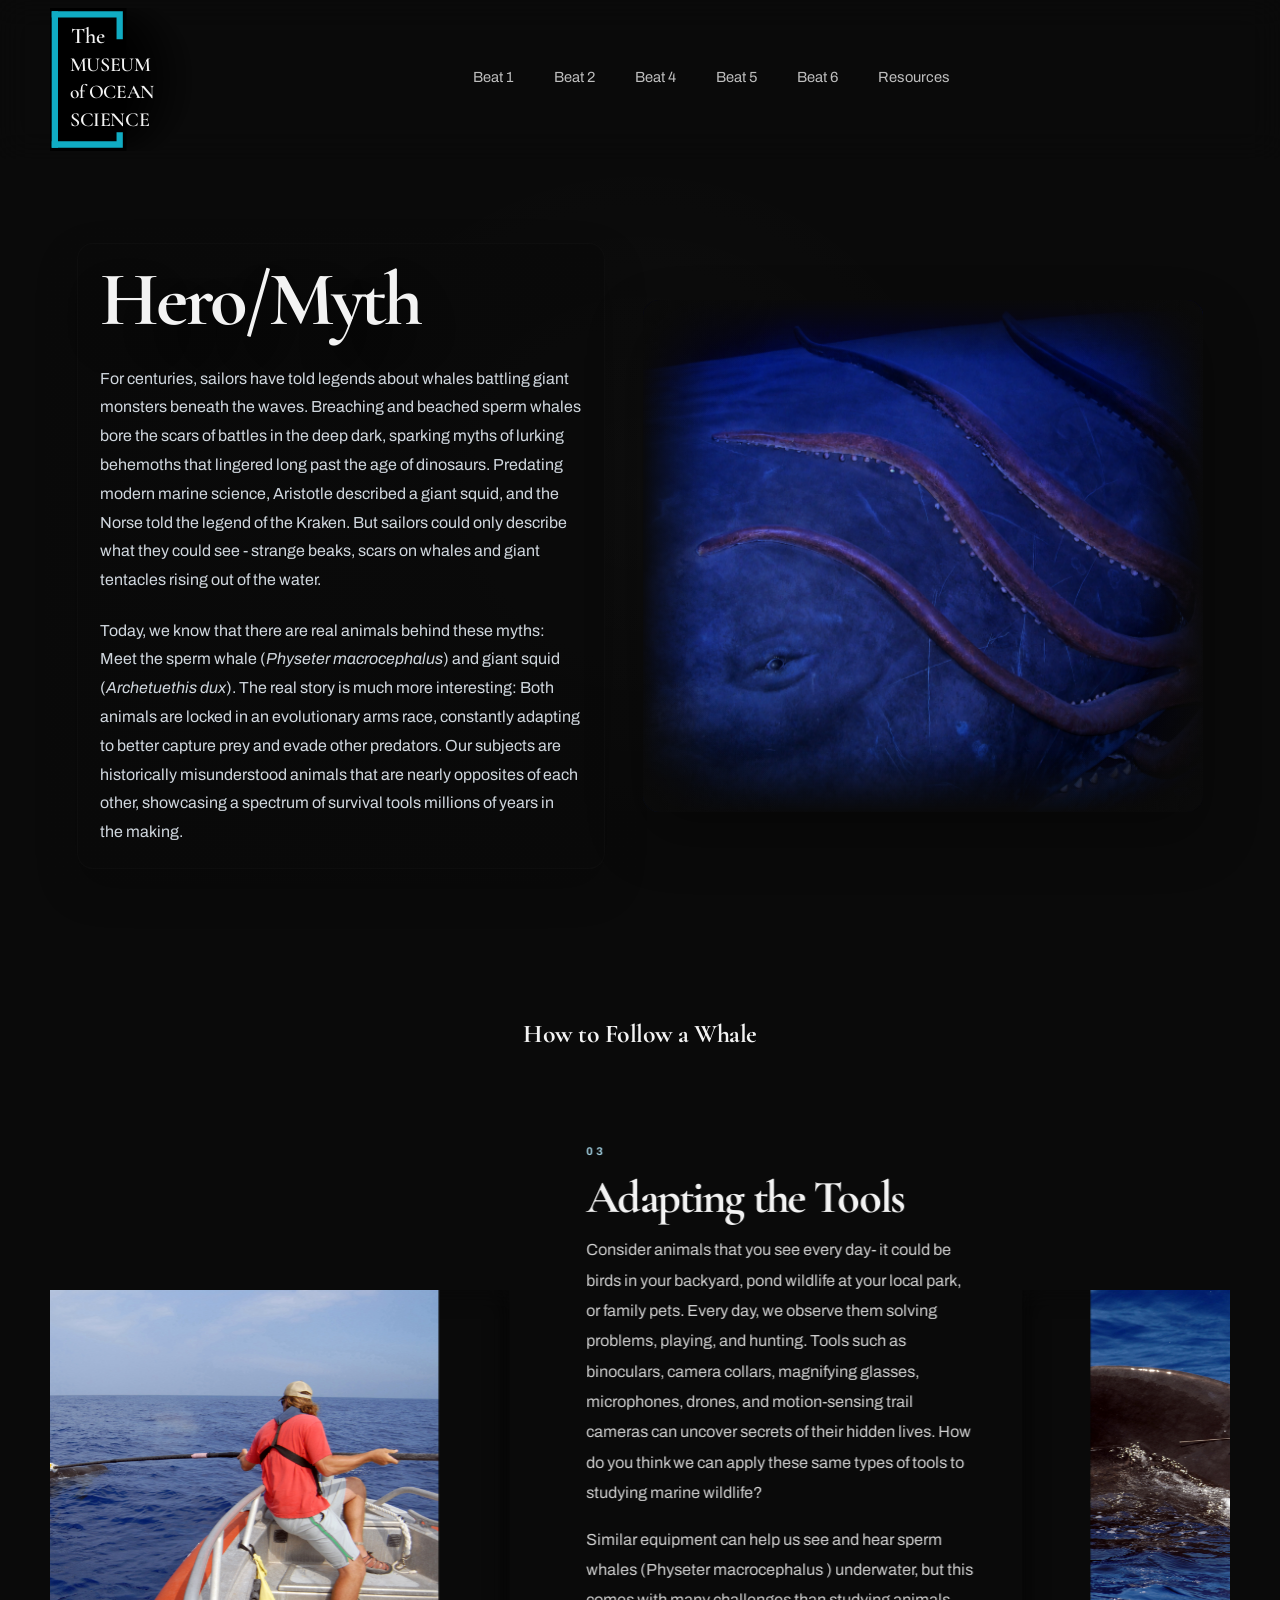
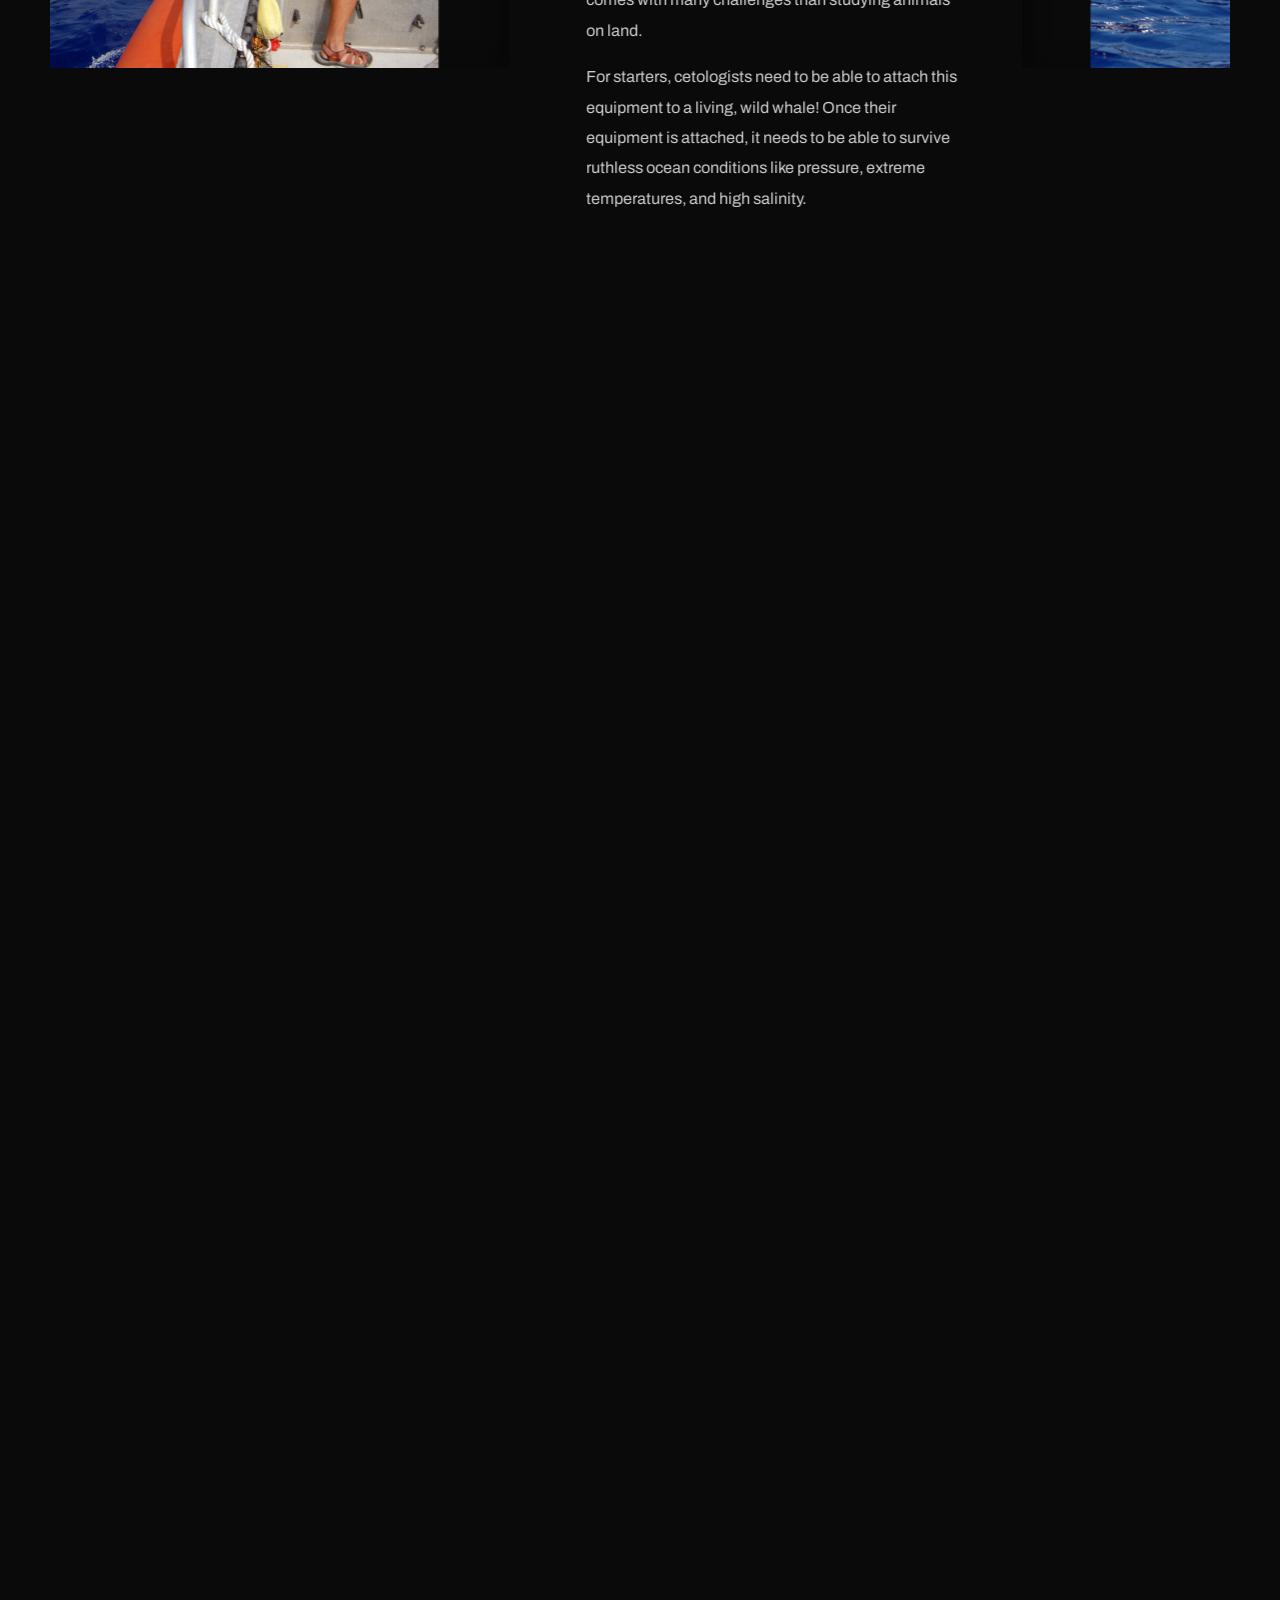
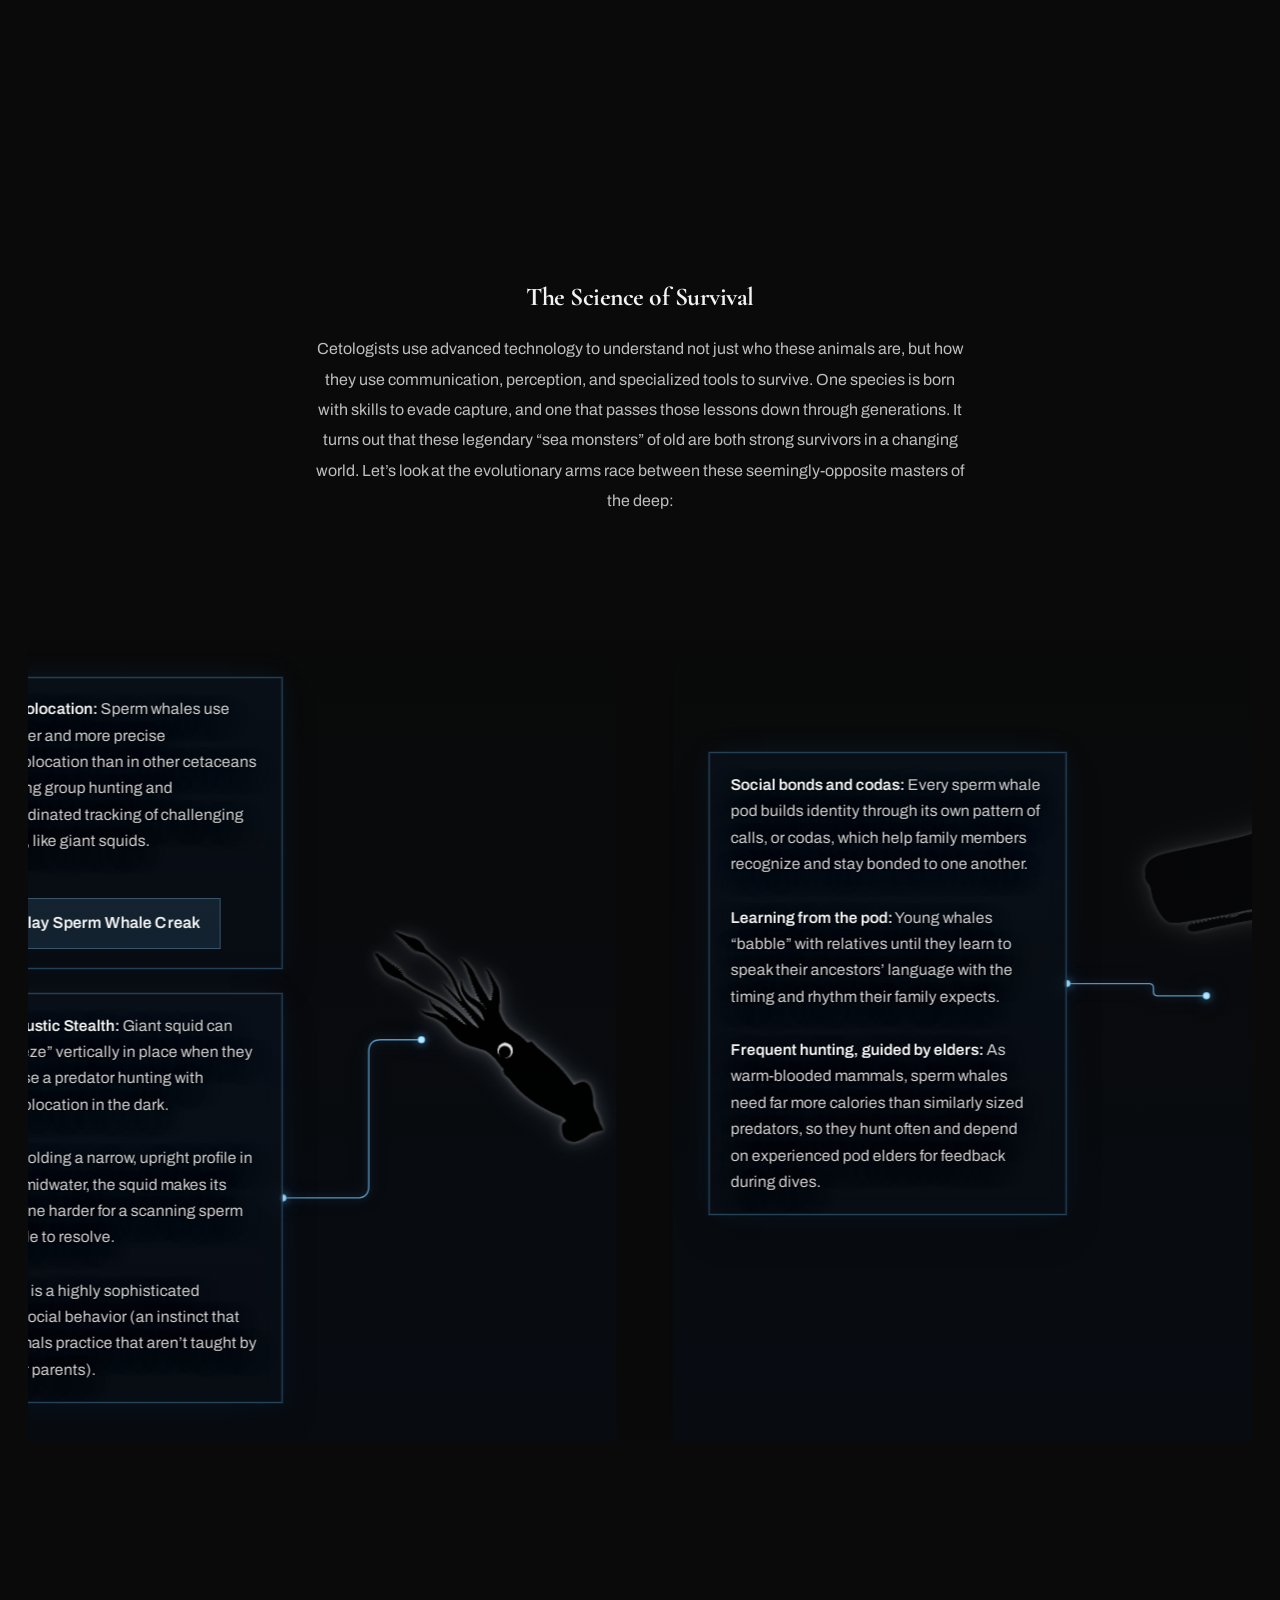
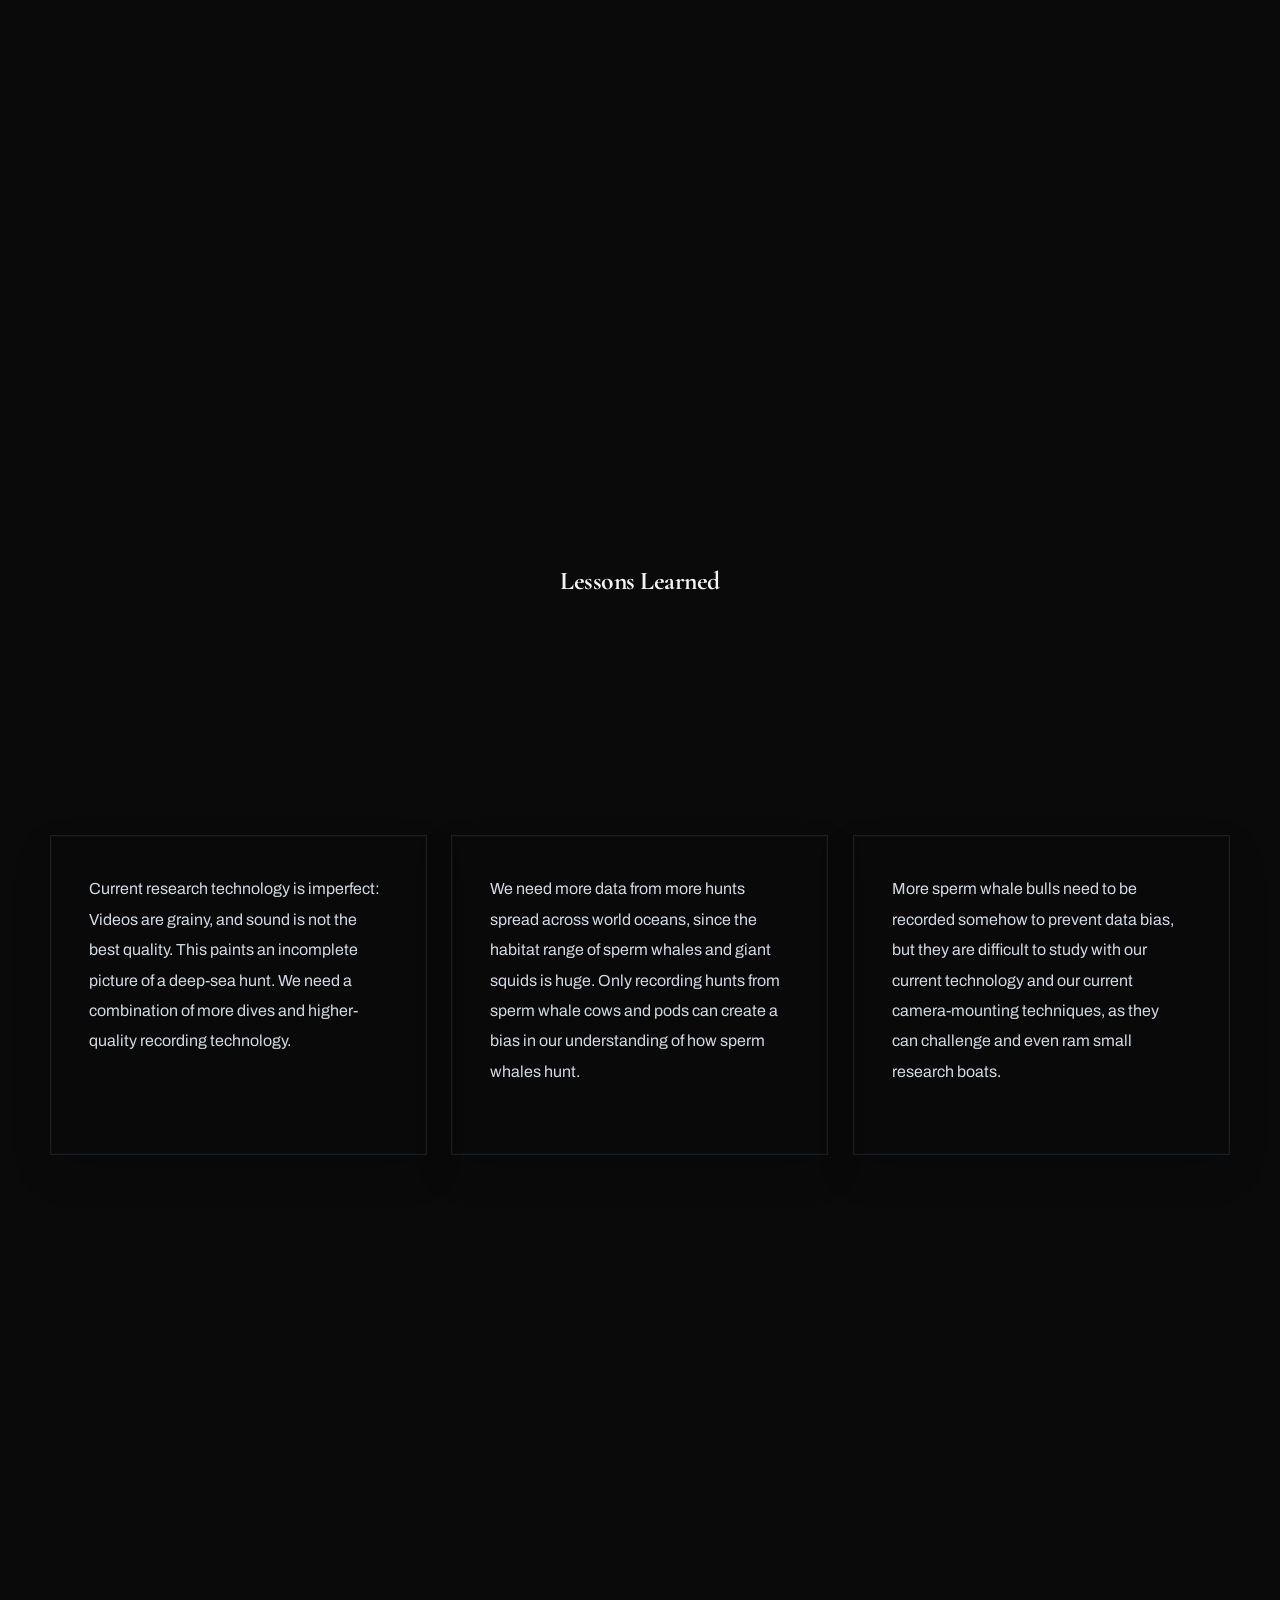
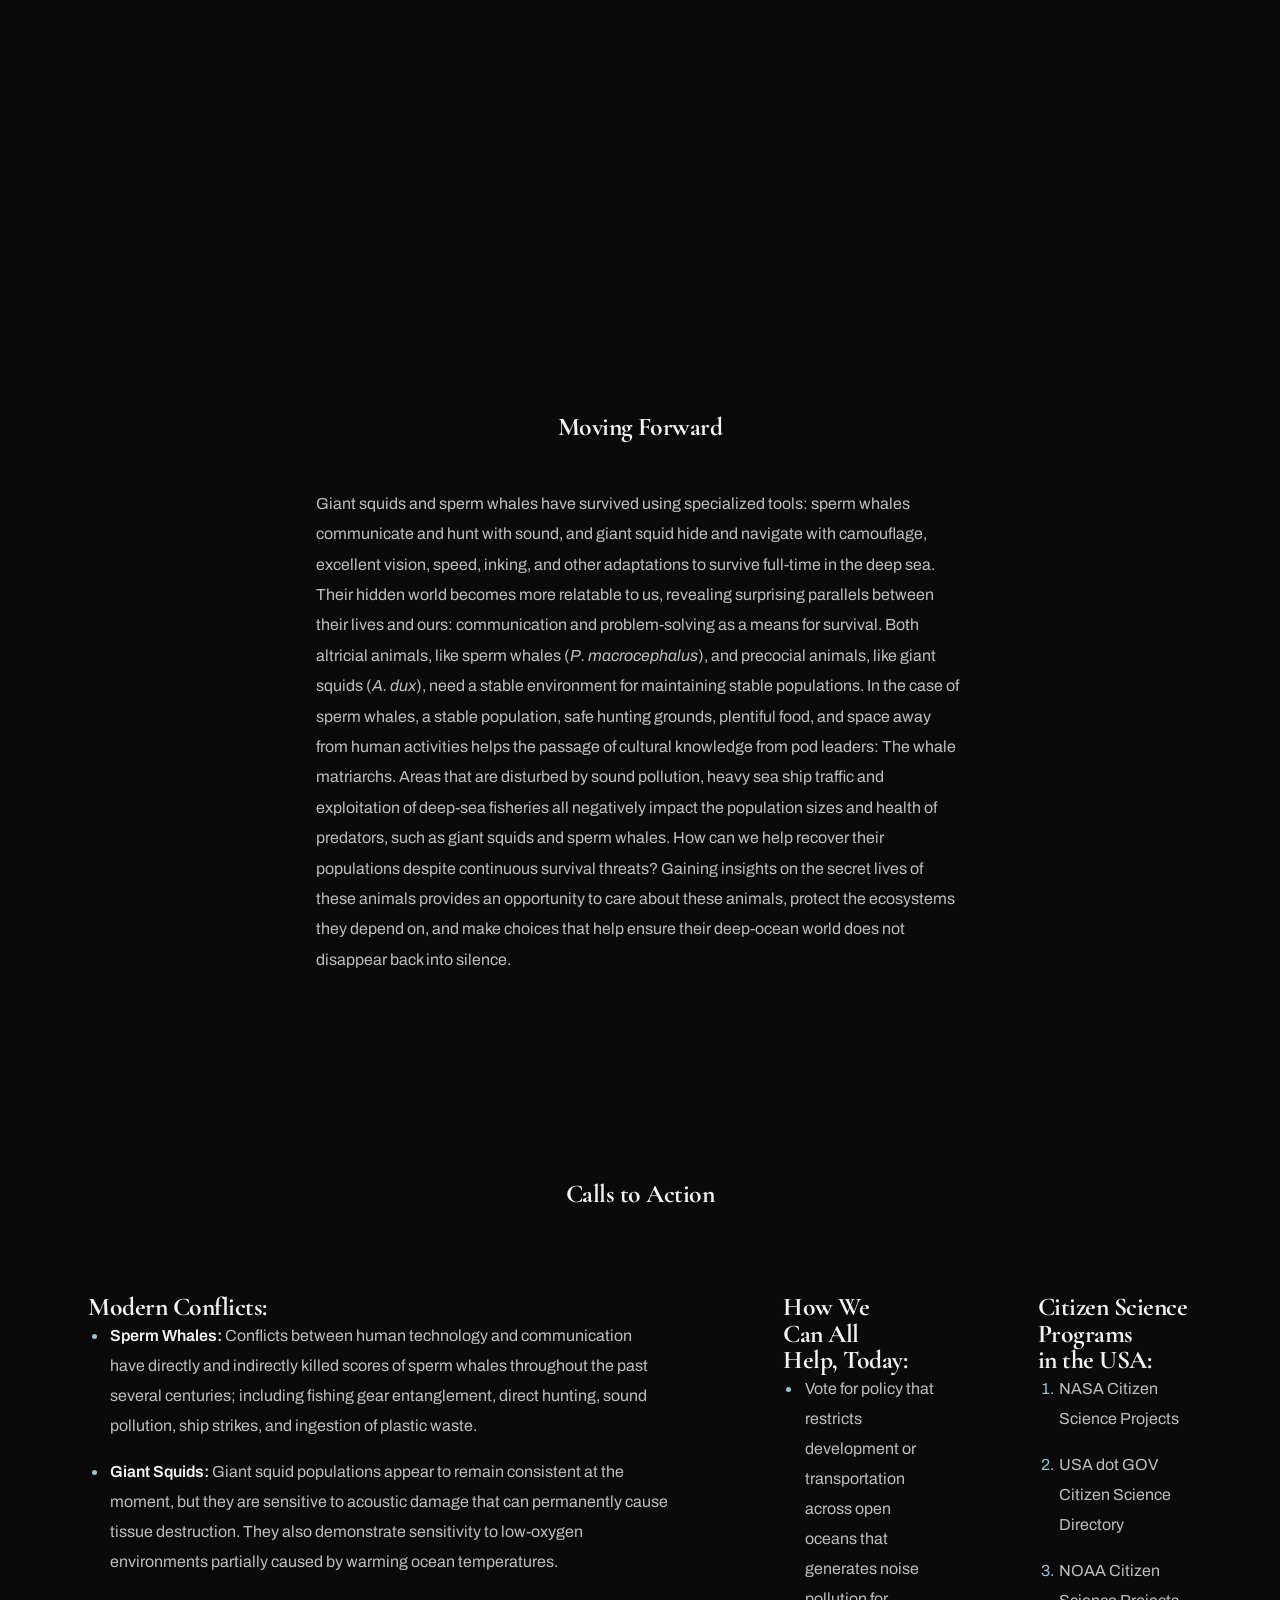
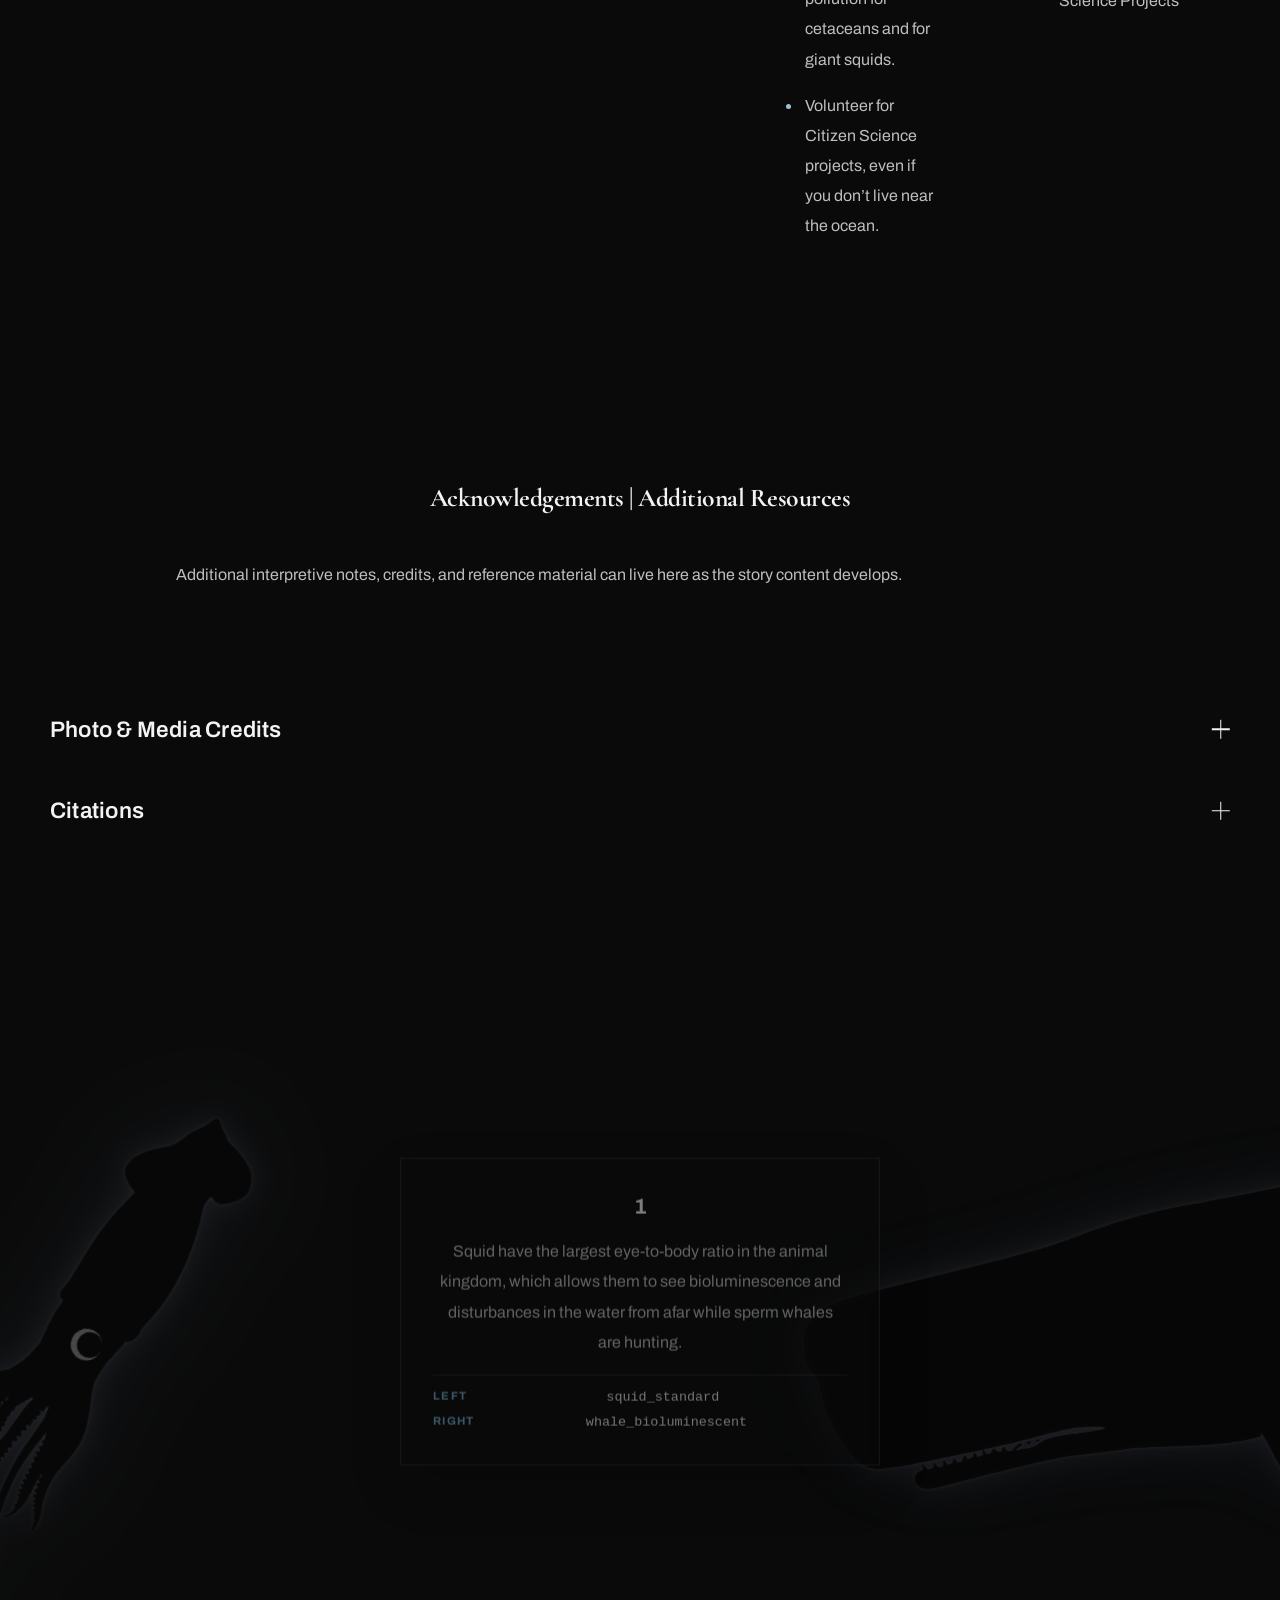
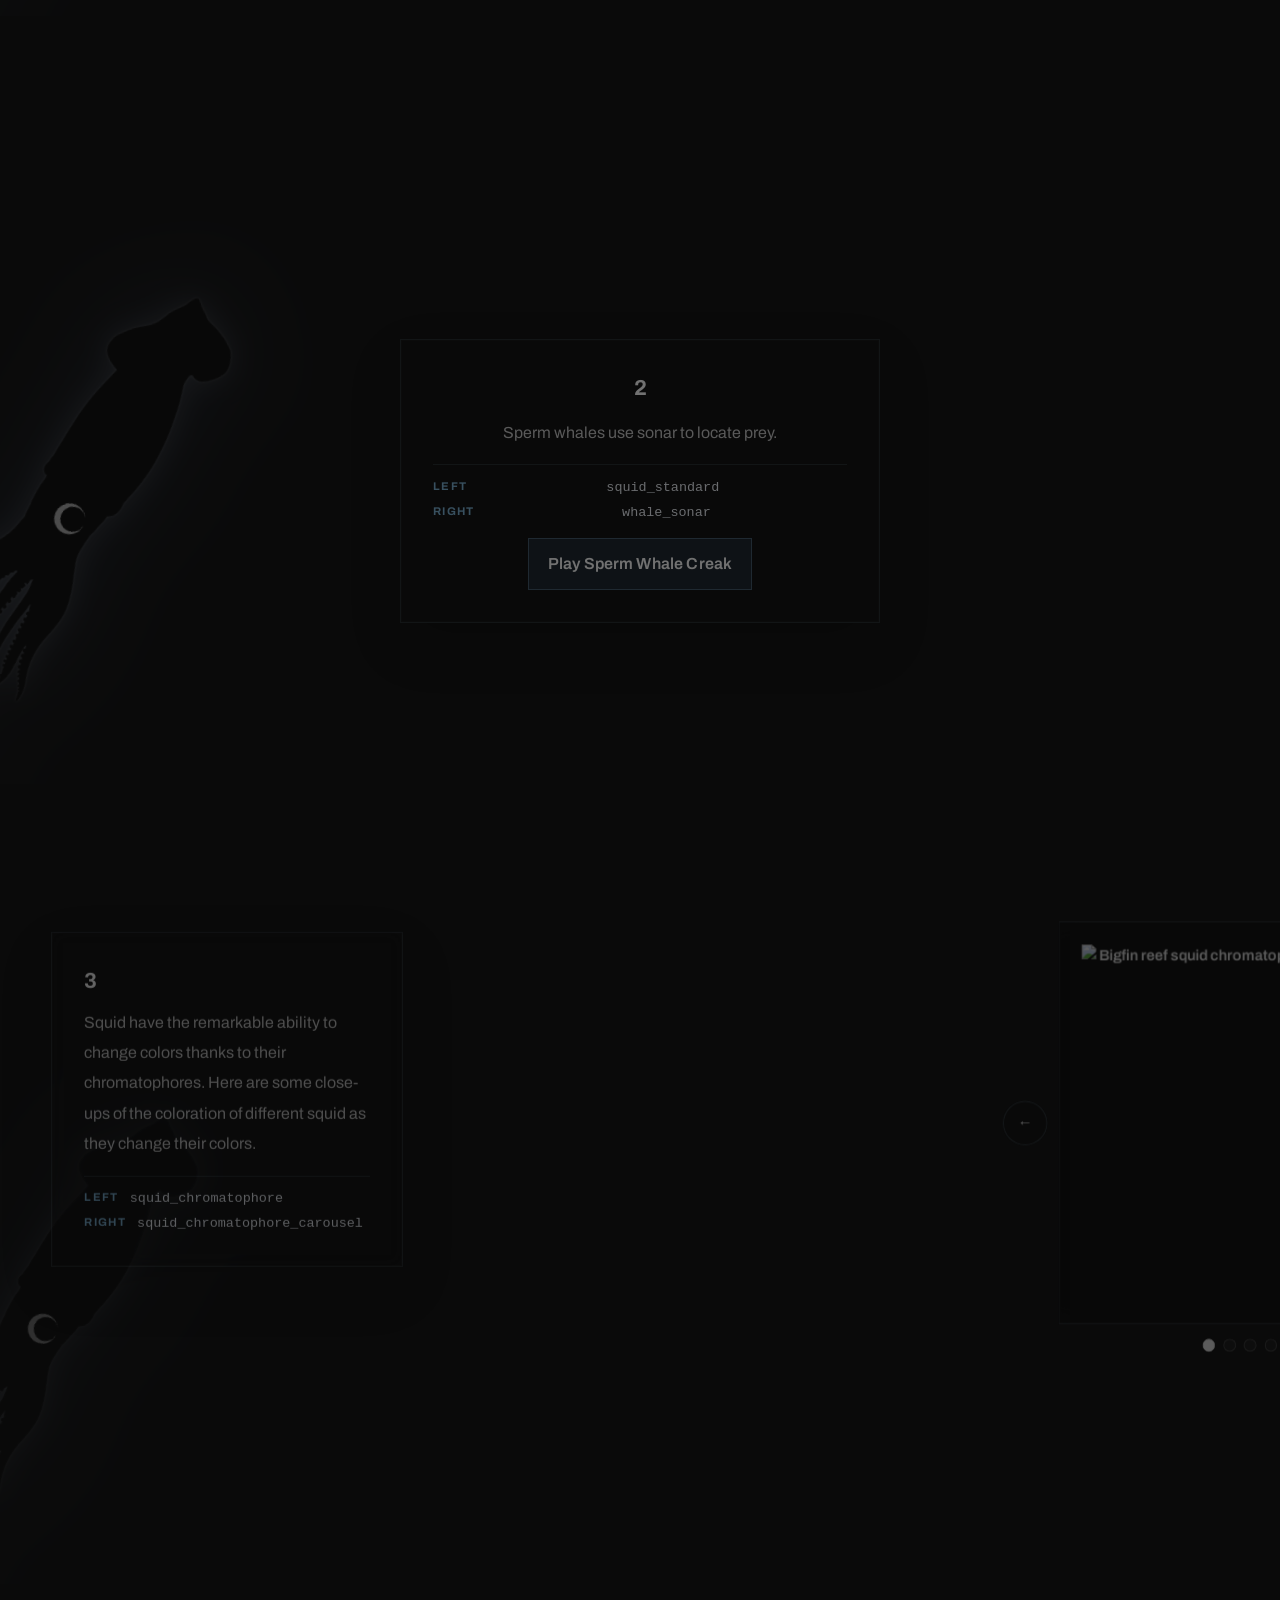
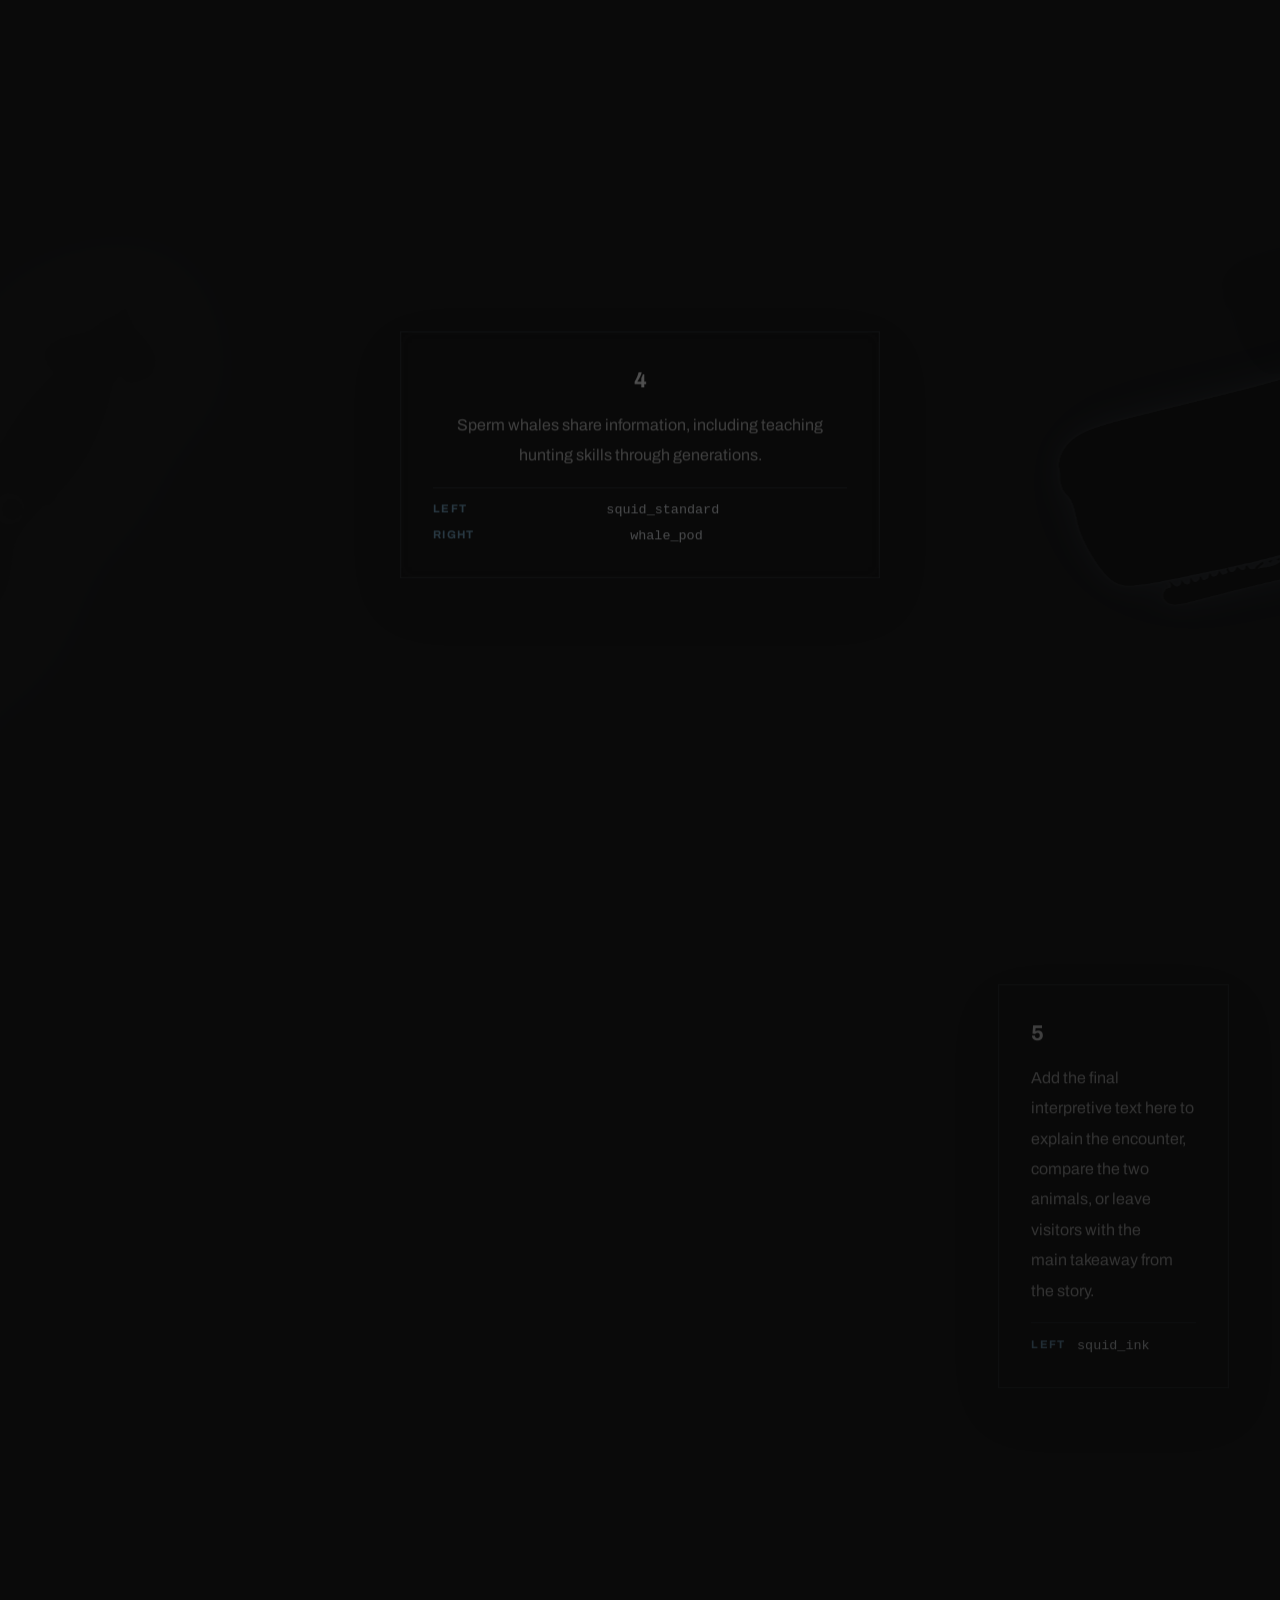
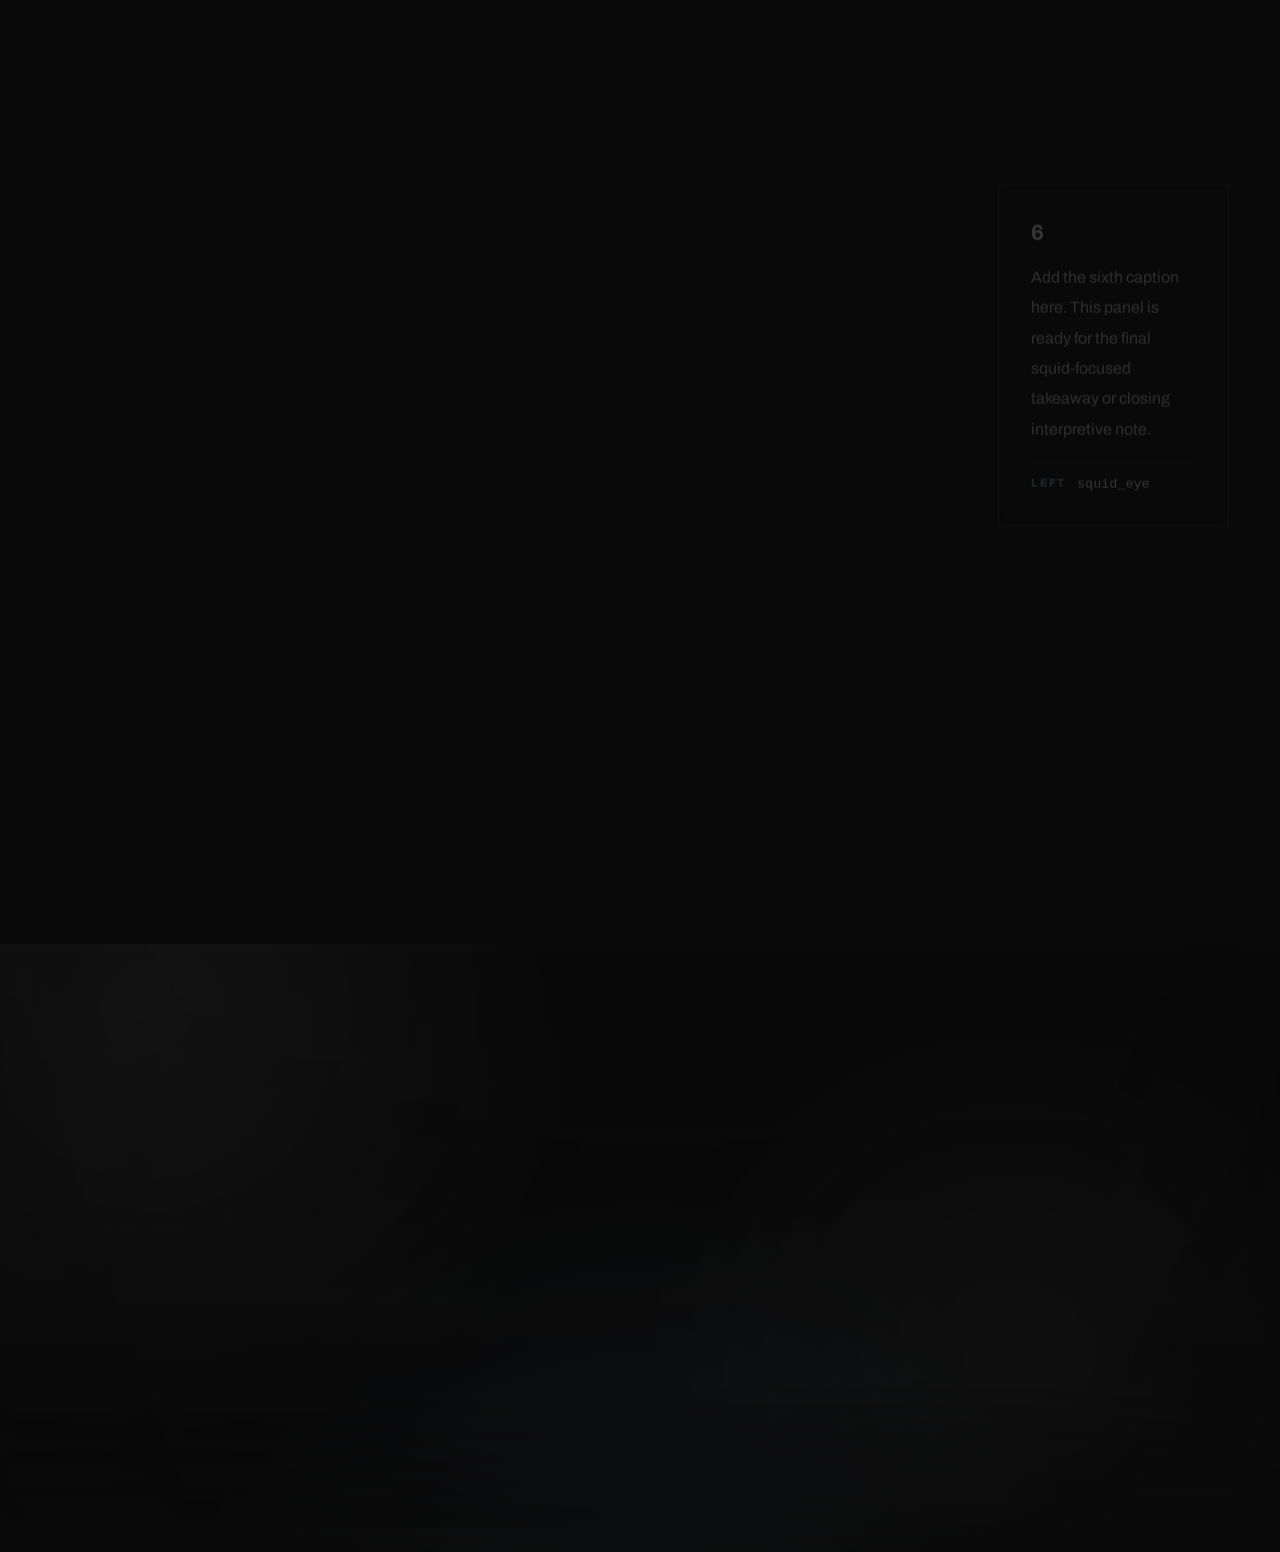
==== commit 085830a7: "Science of Survival" ====
--- a/docs/index.html
+++ b/docs/index.html
@@ -181,17 +181,14 @@
 
                 <article class="beat-four-slide" data-beat-four-panel>
                   <div class="beat-four-wire beat-four-wire--diagram beat-four-wire--sound" data-beat-four-diagram="sound" data-sonar-host>
-                    <div class="beat-four-wire__stage" aria-hidden="true">
-                      <img class="beat-four-wire__sound-whale" src="assets/images/Silhouette_Sperm_Whale.png" alt="" loading="lazy" data-beat-four-source="echolocation-whale">
+                    <div class="beat-four-wire__sound-whale-zone" aria-hidden="true">
+                      <img class="beat-four-wire__sound-whale" src="assets/images/Silhouette_Sperm_Whale.png" alt="" loading="lazy">
                       <div class="bottom-encounter__sonar beat-four-wire__sonar" data-beat-four-source="echolocation">
                         <span class="bottom-encounter__sonar-ring"></span>
                         <span class="bottom-encounter__sonar-ring"></span>
                         <span class="bottom-encounter__sonar-ring"></span>
                         <span class="bottom-encounter__sonar-ring"></span>
                         <span class="bottom-encounter__sonar-ring"></span>
-                      </div>
-                      <div class="beat-four-wire__stealth" data-beat-four-source="stealth">
-                        <img src="assets/images/giant_squid_silhouette_transparent.png" alt="" loading="lazy">
                       </div>
                     </div>
                     <svg class="beat-four-wire__connectors" viewBox="0 0 100 100" preserveAspectRatio="none" aria-hidden="true">
@@ -220,42 +217,33 @@
                       <p>By holding a narrow, upright profile in the midwater, the squid makes its outline harder for a scanning sperm whale to resolve.</p>
                       <p>This is a highly sophisticated precocial behavior (an instinct that animals practice that aren&rsquo;t taught by their parents).</p>
                     </div>
+                    <div class="beat-four-wire__sound-squid-zone" aria-hidden="true">
+                      <div class="beat-four-wire__stealth" data-beat-four-source="stealth">
+                        <img src="assets/images/giant_squid_silhouette_transparent.png" alt="" loading="lazy">
+                      </div>
+                    </div>
                   </div>
                 </article>
 
                 <article class="beat-four-slide" data-beat-four-panel>
                   <div class="beat-four-wire beat-four-wire--diagram beat-four-wire--pod" data-beat-four-diagram="pod">
-                    <div class="beat-four-wire__stage" aria-hidden="true">
-                      <div class="beat-four-wire__pod">
+                    <div class="beat-four-wire__pod-zone" aria-hidden="true">
+                      <div class="beat-four-wire__pod" data-beat-four-source="pod">
                         <img class="beat-four-pod-whale beat-four-pod-whale--one" src="assets/images/Silhouette_Sperm_Whale.png" alt="" loading="lazy" data-beat-four-source="pod-bonds">
                         <img class="beat-four-pod-whale beat-four-pod-whale--two" src="assets/images/Silhouette_Sperm_Whale.png" alt="" loading="lazy" data-beat-four-source="pod-learning">
                         <img class="beat-four-pod-whale beat-four-pod-whale--three" src="assets/images/Silhouette_Sperm_Whale.png" alt="" loading="lazy" data-beat-four-source="pod-hunt">
                       </div>
                     </div>
                     <svg class="beat-four-wire__connectors" viewBox="0 0 100 100" preserveAspectRatio="none" aria-hidden="true">
-                      <g class="beat-four-wire__connector" data-beat-four-link="pod-bonds">
-                        <path class="beat-four-wire__connector-line"></path>
-                        <circle class="beat-four-wire__connector-node beat-four-wire__connector-node--animal" r="3.25"></circle>
-                        <circle class="beat-four-wire__connector-node beat-four-wire__connector-node--card" r="3.25"></circle>
-                      </g>
-                      <g class="beat-four-wire__connector" data-beat-four-link="pod-learning">
-                        <path class="beat-four-wire__connector-line"></path>
-                        <circle class="beat-four-wire__connector-node beat-four-wire__connector-node--animal" r="3.25"></circle>
-                        <circle class="beat-four-wire__connector-node beat-four-wire__connector-node--card" r="3.25"></circle>
-                      </g>
-                      <g class="beat-four-wire__connector" data-beat-four-link="pod-hunt">
+                      <g class="beat-four-wire__connector" data-beat-four-link="pod">
                         <path class="beat-four-wire__connector-line"></path>
                         <circle class="beat-four-wire__connector-node beat-four-wire__connector-node--animal" r="3.25"></circle>
                         <circle class="beat-four-wire__connector-node beat-four-wire__connector-node--card" r="3.25"></circle>
                       </g>
                     </svg>
-                    <div class="placeholder-copy beat-four-wire__copy beat-four-wire__copy--diagram-card beat-four-wire__copy--pod-bonds" data-beat-four-card="pod-bonds">
+                    <div class="placeholder-copy beat-four-wire__copy beat-four-wire__copy--diagram-card beat-four-wire__copy--pod" data-beat-four-card="pod">
                       <p><strong>Social bonds and codas:</strong> Every sperm whale pod builds identity through its own pattern of calls, or codas, which help family members recognize and stay bonded to one another.</p>
-                    </div>
-                    <div class="placeholder-copy beat-four-wire__copy beat-four-wire__copy--diagram-card beat-four-wire__copy--pod-learning" data-beat-four-card="pod-learning">
                       <p><strong>Learning from the pod:</strong> Young whales &ldquo;babble&rdquo; with relatives until they learn to speak their ancestors&rsquo; language with the timing and rhythm their family expects.</p>
-                    </div>
-                    <div class="placeholder-copy beat-four-wire__copy beat-four-wire__copy--diagram-card beat-four-wire__copy--pod-hunt" data-beat-four-card="pod-hunt">
                       <p><strong>Frequent hunting, guided by elders:</strong> As warm-blooded mammals, sperm whales need far more calories than similarly sized predators, so they hunt often and depend on experienced pod elders for feedback during dives.</p>
                     </div>
                   </div>
--- a/docs/styles.css
+++ b/docs/styles.css
@@ -507,11 +507,32 @@
 }
 
 .beat-four-wire--sound {
-  grid-template-rows: repeat(2, auto);
+  --sound-card-width: clamp(18rem, 24vw, 22rem);
+  --sound-whale-bleed: clamp(1.25rem, 5vw, 5.5rem);
+  --sound-whale-max: clamp(22rem, 38vw, 44rem);
+  --sound-squid-max: clamp(9rem, 16vw, 16rem);
+  grid-template-columns:
+    minmax(16rem, 1.8fr)
+    minmax(var(--sound-card-width), var(--sound-card-width))
+    minmax(10rem, 1fr);
+  grid-template-areas:
+    "whale echolocation squid"
+    "whale stealth squid";
+  grid-template-rows: auto auto;
+  align-items: center;
 }
 
 .beat-four-wire--pod {
-  grid-template-rows: repeat(3, auto);
+  --pod-card-min: 20rem;
+  --pod-card-width: clamp(20rem, 28vw, 27rem);
+  --pod-zone-min-height: clamp(19rem, 34vw, 28rem);
+  --pod-zone-aspect: 1.22;
+  grid-template-columns:
+    minmax(var(--pod-card-min), var(--pod-card-width))
+    minmax(18rem, 1.35fr);
+  grid-template-areas: "card pod";
+  grid-template-rows: auto;
+  align-items: center;
 }
 
 .beat-four-wire--diagram .beat-four-wire__stage {
@@ -600,6 +621,17 @@
   overflow: visible;
 }
 
+.beat-four-wire--sound .beat-four-wire__copy--diagram-card {
+  grid-column: auto;
+  width: min(100%, var(--sound-card-width));
+  justify-self: stretch;
+}
+
+.beat-four-wire--pod .beat-four-wire__copy--diagram-card {
+  grid-column: auto;
+  grid-row: auto;
+}
+
 .beat-four-wire__copy--vision-lead {
   grid-row: 1;
 }
@@ -647,30 +679,59 @@
   z-index: 2;
 }
 
+.beat-four-wire__sound-whale-zone,
+.beat-four-wire__sound-squid-zone {
+  position: relative;
+  min-width: 0;
+  min-height: clamp(14rem, 28vw, 24rem);
+  pointer-events: none;
+  z-index: 1;
+}
+
+.beat-four-wire__sound-whale-zone {
+  grid-area: whale;
+  display: flex;
+  align-items: center;
+  justify-content: flex-start;
+  overflow: visible;
+}
+
+.beat-four-wire__sound-squid-zone {
+  grid-area: squid;
+  display: flex;
+  align-items: center;
+  justify-content: flex-end;
+  overflow: visible;
+}
+
 .beat-four-wire__sound-whale {
-  position: absolute;
-  left: clamp(-1.2rem, 0.2vw, 0.75rem);
-  top: clamp(9.5rem, 15vw, 12.5rem);
-  width: min(clamp(17rem, 24vw, 30rem), 46vh);
-  opacity: 0.3;
+  position: relative;
+  left: auto;
+  top: auto;
+  width: min(calc(100% + var(--sound-whale-bleed)), var(--sound-whale-max));
+  max-width: none;
+  margin-inline-start: calc(var(--sound-whale-bleed) * -1);
+  opacity: 0.56;
   transform: scaleX(-1) rotate(6deg);
   filter:
-    brightness(1.02)
+    brightness(1.2)
     saturate(0)
-    contrast(1.06)
-    drop-shadow(0 0 4px rgba(255, 255, 255, 0.12))
-    drop-shadow(0 0 18px rgba(56, 146, 255, 0.22));
+    contrast(0.98)
+    drop-shadow(0 0 2px rgba(255, 255, 255, 0.42))
+    drop-shadow(0 0 10px rgba(255, 255, 255, 0.2))
+    drop-shadow(0 0 22px rgba(180, 214, 255, 0.14));
   animation: beat-four-sound-whale-drift 10s ease-in-out infinite alternate;
   z-index: 1;
 }
 
 .beat-four-wire__sonar.bottom-encounter__sonar {
   position: absolute;
-  left: clamp(11rem, 16vw, 15.25rem);
-  top: clamp(8rem, 12vw, 9.9rem);
+  left: 62%;
+  top: 43%;
   width: clamp(6rem, 8.5vw, 7.6rem);
   height: clamp(6rem, 8.5vw, 7.6rem);
   opacity: 0;
+  transform: translate(-50%, -50%);
   transition: opacity 180ms ease;
   z-index: 2;
 }
@@ -704,10 +765,10 @@
 }
 
 .beat-four-wire__stealth {
-  position: absolute;
-  right: clamp(1.2rem, 2.4vw, 2.4rem);
-  top: clamp(4rem, 7vw, 5.6rem);
-  width: min(clamp(9rem, 13vw, 14rem), 34vh);
+  position: relative;
+  right: auto;
+  top: auto;
+  width: min(100%, var(--sound-squid-max));
   display: flex;
   align-items: center;
   justify-content: center;
@@ -716,55 +777,61 @@
 }
 
 .beat-four-wire__stealth::before {
-  content: "";
-  position: absolute;
-  inset: 2% 26%;
-  border: 1px solid rgba(112, 196, 255, 0.16);
-  border-radius: 999px;
-  background:
-    radial-gradient(circle at 50% 50%, rgba(98, 186, 255, 0.18) 0%, rgba(98, 186, 255, 0.04) 44%, rgba(98, 186, 255, 0) 76%);
-  box-shadow:
-    0 0 20px rgba(72, 164, 255, 0.16),
-    inset 0 0 18px rgba(72, 164, 255, 0.08);
+  content: none;
 }
 
 .beat-four-wire__stealth img {
   display: block;
   width: 100%;
   height: auto;
-  opacity: 0.68;
+  opacity: 0.88;
   transform: rotate(88deg) scale(1.08);
   filter:
-    brightness(0.96)
+    brightness(1.18)
     saturate(0)
-    contrast(1.1)
-    drop-shadow(0 0 2px rgba(255, 255, 255, 0.14))
-    drop-shadow(0 0 10px rgba(127, 184, 236, 0.12));
+    contrast(1)
+    drop-shadow(0 0 2px rgba(255, 255, 255, 0.44))
+    drop-shadow(0 0 8px rgba(255, 255, 255, 0.18))
+    drop-shadow(0 0 16px rgba(170, 206, 255, 0.12));
 }
 
 .beat-four-wire__copy--sound-echolocation {
-  grid-row: 1;
+  grid-area: echolocation;
+  align-self: end;
 }
 
 .beat-four-wire__copy--sound-stealth {
-  grid-row: 2;
+  grid-area: stealth;
+  align-self: start;
+}
+
+.beat-four-wire__pod-zone {
+  position: relative;
+  grid-area: pod;
+  min-width: 0;
+  min-height: var(--pod-zone-min-height);
+  display: flex;
+  align-items: center;
+  justify-content: flex-end;
+  overflow: visible;
+  pointer-events: none;
+  z-index: 1;
 }
 
 .beat-four-wire__pod {
-  position: absolute;
-  inset: 0;
-}
-
-.beat-four-wire__copy--pod-bonds {
-  grid-row: 1;
-}
-
-.beat-four-wire__copy--pod-learning {
-  grid-row: 2;
-}
-
-.beat-four-wire__copy--pod-hunt {
-  grid-row: 3;
+  position: relative;
+  width: 100%;
+  min-height: var(--pod-zone-min-height);
+  aspect-ratio: var(--pod-zone-aspect);
+  margin-inline-start: auto;
+  overflow: visible;
+}
+
+.beat-four-wire__copy--pod {
+  grid-area: card;
+  width: min(100%, var(--pod-card-width));
+  justify-self: start;
+  align-self: center;
 }
 
 .beat-four-pod-whale {
@@ -772,38 +839,39 @@
   display: block;
   height: auto;
   filter:
-    brightness(0.98)
+    brightness(0.84)
     saturate(0)
-    contrast(1.08)
-    drop-shadow(0 0 3px rgba(255, 255, 255, 0.14))
-    drop-shadow(0 0 16px rgba(97, 177, 255, 0.18));
+    contrast(1.12)
+    drop-shadow(0 0 2px rgba(255, 255, 255, 0.54))
+    drop-shadow(0 0 10px rgba(255, 255, 255, 0.28))
+    drop-shadow(0 0 22px rgba(255, 255, 255, 0.14));
   z-index: 1;
 }
 
 .beat-four-pod-whale--one {
-  left: clamp(-1.8rem, 0.2vw, 0.8rem);
-  top: clamp(1.5rem, 2vw, 2.5rem);
-  width: min(clamp(16rem, 22vw, 26rem), 40vh);
-  opacity: 0.28;
-  transform: scaleX(-1) rotate(4deg);
+  left: 3%;
+  top: 7%;
+  width: 58%;
+  opacity: 0.34;
+  transform: rotate(2deg);
   animation: beat-four-pod-one 8.4s ease-in-out infinite;
 }
 
 .beat-four-pod-whale--two {
-  right: clamp(-1.4rem, 0.2vw, 0.8rem);
-  top: clamp(10.75rem, 17vw, 13.8rem);
-  width: min(clamp(18rem, 25vw, 30rem), 46vh);
-  opacity: 0.36;
-  transform: rotate(-8deg);
+  right: -1%;
+  top: 34%;
+  width: 69%;
+  opacity: 0.5;
+  transform: scaleX(-1) rotate(-4deg);
   animation: beat-four-pod-two 9.2s ease-in-out infinite;
 }
 
 .beat-four-pod-whale--three {
-  left: clamp(-0.8rem, 1vw, 2rem);
-  bottom: clamp(1rem, 2vw, 1.9rem);
-  width: min(clamp(13rem, 18vw, 19rem), 30vh);
-  opacity: 0.24;
-  transform: scaleX(-1) rotate(-6deg);
+  left: 23%;
+  bottom: 2%;
+  width: 43%;
+  opacity: 0.3;
+  transform: rotate(-7deg);
   animation: beat-four-pod-three 8.8s ease-in-out infinite;
 }
 
@@ -849,11 +917,11 @@
 @keyframes beat-four-pod-one {
   0%,
   100% {
-    transform: translate3d(0, 0, 0) scaleX(-1) rotate(4deg);
+    transform: translate3d(0, 0, 0) rotate(4deg);
   }
 
   50% {
-    transform: translate3d(-0.55rem, 0.45rem, 0) scaleX(-1) rotate(6deg);
+    transform: translate3d(-0.55rem, 0.45rem, 0) rotate(6deg);
   }
 }
 
@@ -871,11 +939,11 @@
 @keyframes beat-four-pod-three {
   0%,
   100% {
-    transform: translate3d(0, 0, 0) scaleX(-1) rotate(-6deg);
+    transform: translate3d(0, 0, 0) rotate(-6deg);
   }
 
   50% {
-    transform: translate3d(0.35rem, 0.45rem, 0) scaleX(-1) rotate(-4deg);
+    transform: translate3d(0.35rem, 0.45rem, 0) rotate(-4deg);
   }
 }
 
@@ -1010,45 +1078,87 @@
     display: none;
   }
 
+  .beat-four-wire--sound {
+    --sound-card-width: min(100%, 22rem);
+    --sound-whale-bleed: clamp(0.75rem, 4vw, 1.75rem);
+    --sound-whale-max: 18rem;
+    --sound-squid-max: 7rem;
+    grid-template-columns: minmax(0, 1fr);
+    grid-template-areas:
+      "echolocation"
+      "stealth"
+      "whale"
+      "squid";
+    row-gap: clamp(1rem, 4vw, 1.35rem);
+  }
+
+  .beat-four-wire--sound .beat-four-wire__copy--diagram-card {
+    width: 100%;
+  }
+
+  .beat-four-wire__sound-whale-zone,
+  .beat-four-wire__sound-squid-zone {
+    min-height: 0;
+    justify-content: center;
+  }
+
   .beat-four-wire__sound-whale {
-    left: -0.4rem;
-    top: 4.1rem;
-    width: clamp(10rem, 34vw, 13rem);
+    width: min(calc(100% + 1rem), var(--sound-whale-max));
+    margin-inline-start: clamp(-1rem, -4vw, -0.25rem);
   }
 
   .beat-four-wire__sonar.bottom-encounter__sonar {
-    left: 6.4rem;
-    top: 4.9rem;
+    left: 63%;
+    top: 44%;
     width: clamp(4rem, 15vw, 5rem);
     height: clamp(4rem, 15vw, 5rem);
   }
 
   .beat-four-wire__stealth {
-    right: 0.25rem;
-    top: 0.8rem;
-    width: clamp(5.5rem, 20vw, 7rem);
+    width: min(100%, var(--sound-squid-max));
+  }
+
+  .beat-four-wire--pod {
+    --pod-card-min: 0rem;
+    --pod-card-width: min(100%, 22rem);
+    --pod-zone-min-height: clamp(11rem, 30vw, 14.5rem);
+    --pod-zone-aspect: 1.16;
+    grid-template-columns: minmax(0, 1fr);
+    grid-template-areas:
+      "card"
+      "pod";
+    row-gap: clamp(1rem, 4vw, 1.35rem);
+  }
+
+  .beat-four-wire__copy--pod {
+    width: 100%;
+  }
+
+  .beat-four-wire__pod-zone {
+    justify-content: center;
+    min-height: var(--pod-zone-min-height);
   }
 
   .beat-four-wire__pod {
-    inset: 0;
+    margin-inline: auto;
   }
 
   .beat-four-pod-whale--one {
-    left: -0.5rem;
-    top: 0.9rem;
-    width: clamp(8.75rem, 34vw, 11rem);
+    left: 4%;
+    top: 6%;
+    width: 54%;
   }
 
   .beat-four-pod-whale--two {
-    right: -0.25rem;
-    top: 4.2rem;
-    width: clamp(10rem, 38vw, 12.5rem);
+    right: 0;
+    top: 33%;
+    width: 66%;
   }
 
   .beat-four-pod-whale--three {
-    left: 0.35rem;
-    bottom: 0.85rem;
-    width: clamp(7rem, 26vw, 8.5rem);
+    left: 23%;
+    bottom: 1%;
+    width: 40%;
   }
 }
 
@@ -1068,6 +1178,16 @@
 
   .beat-four-wire__stage {
     height: clamp(9.75rem, 24vh, 12.5rem);
+  }
+
+  .beat-four-wire--sound {
+    --sound-whale-max: 16rem;
+    --sound-squid-max: 6rem;
+  }
+
+  .beat-four-wire--pod {
+    --pod-zone-min-height: clamp(10rem, 34vw, 12.5rem);
+    --pod-zone-aspect: 1.08;
   }
 }
 
@@ -1125,45 +1245,88 @@
     transform-origin: center;
   }
 
-  .beat-four-wire__sound-whale {
-    left: -0.6rem;
-    top: 10.8rem;
-    width: clamp(12rem, 19vw, 15rem);
+  .beat-four-wire--sound {
+    --sound-card-width: clamp(16rem, 32vw, 18rem);
+    --sound-whale-bleed: clamp(0.75rem, 3vw, 2rem);
+    --sound-whale-max: clamp(16rem, 28vw, 22rem);
+    --sound-squid-max: clamp(7rem, 11vw, 9rem);
+    grid-template-columns:
+      minmax(12rem, 1.45fr)
+      minmax(var(--sound-card-width), var(--sound-card-width))
+      minmax(7rem, 0.95fr);
+    grid-template-areas:
+      "whale echolocation squid"
+      "whale stealth squid";
+  }
+
+  .beat-four-wire--sound .beat-four-wire__copy--diagram-card {
+    width: 100%;
+  }
+
+  .beat-four-wire__sound-whale-zone,
+  .beat-four-wire__sound-squid-zone {
+    min-height: clamp(11rem, 18vw, 15rem);
   }
 
   .beat-four-wire__sonar.bottom-encounter__sonar {
-    left: 8.2rem;
-    top: 9rem;
+    left: 64%;
+    top: 44%;
     width: clamp(4rem, 8vw, 5rem);
     height: clamp(4rem, 8vw, 5rem);
   }
 
-  .beat-four-wire__stealth {
-    right: 0.7rem;
-    top: 4.75rem;
-    width: clamp(6.5rem, 10vw, 8rem);
-  }
-
-  .beat-four-wire__pod {
-    inset: 0;
+  .beat-four-wire--pod {
+    --pod-card-min: 16rem;
+    --pod-card-width: clamp(16rem, 29vw, 19rem);
+    --pod-zone-min-height: clamp(14rem, 24vw, 17rem);
+    --pod-zone-aspect: 1.16;
+    grid-template-columns:
+      minmax(var(--pod-card-min), var(--pod-card-width))
+      minmax(13rem, 1.25fr);
+  }
+
+  .beat-four-wire__copy--pod {
+    width: 100%;
   }
 
   .beat-four-pod-whale--one {
-    left: -0.25rem;
-    top: 1.1rem;
-    width: clamp(11rem, 17vw, 13.5rem);
+    left: 4%;
+    top: 8%;
+    width: 56%;
   }
 
   .beat-four-pod-whale--two {
-    right: -0.5rem;
-    top: 11rem;
-    width: clamp(12.5rem, 19vw, 15rem);
+    right: -1%;
+    top: 35%;
+    width: 68%;
   }
 
   .beat-four-pod-whale--three {
-    left: 0.4rem;
-    bottom: 1rem;
-    width: clamp(8rem, 13vw, 9.5rem);
+    left: 24%;
+    bottom: 2%;
+    width: 41%;
+  }
+}
+
+@media (min-width: 1400px) {
+  .beat-four-wire--pod {
+    --pod-card-width: clamp(22rem, 27vw, 29rem);
+    --pod-zone-min-height: clamp(21rem, 36vw, 30rem);
+    --pod-zone-aspect: 1.26;
+    grid-template-columns:
+      minmax(var(--pod-card-min), var(--pod-card-width))
+      minmax(22rem, 1.45fr);
+  }
+}
+
+@media (min-width: 1700px) {
+  .beat-four-wire--pod {
+    --pod-card-width: clamp(24rem, 26vw, 31rem);
+    --pod-zone-min-height: clamp(23rem, 38vw, 32rem);
+    --pod-zone-aspect: 1.3;
+    grid-template-columns:
+      minmax(var(--pod-card-min), var(--pod-card-width))
+      minmax(24rem, 1.55fr);
   }
 }
 
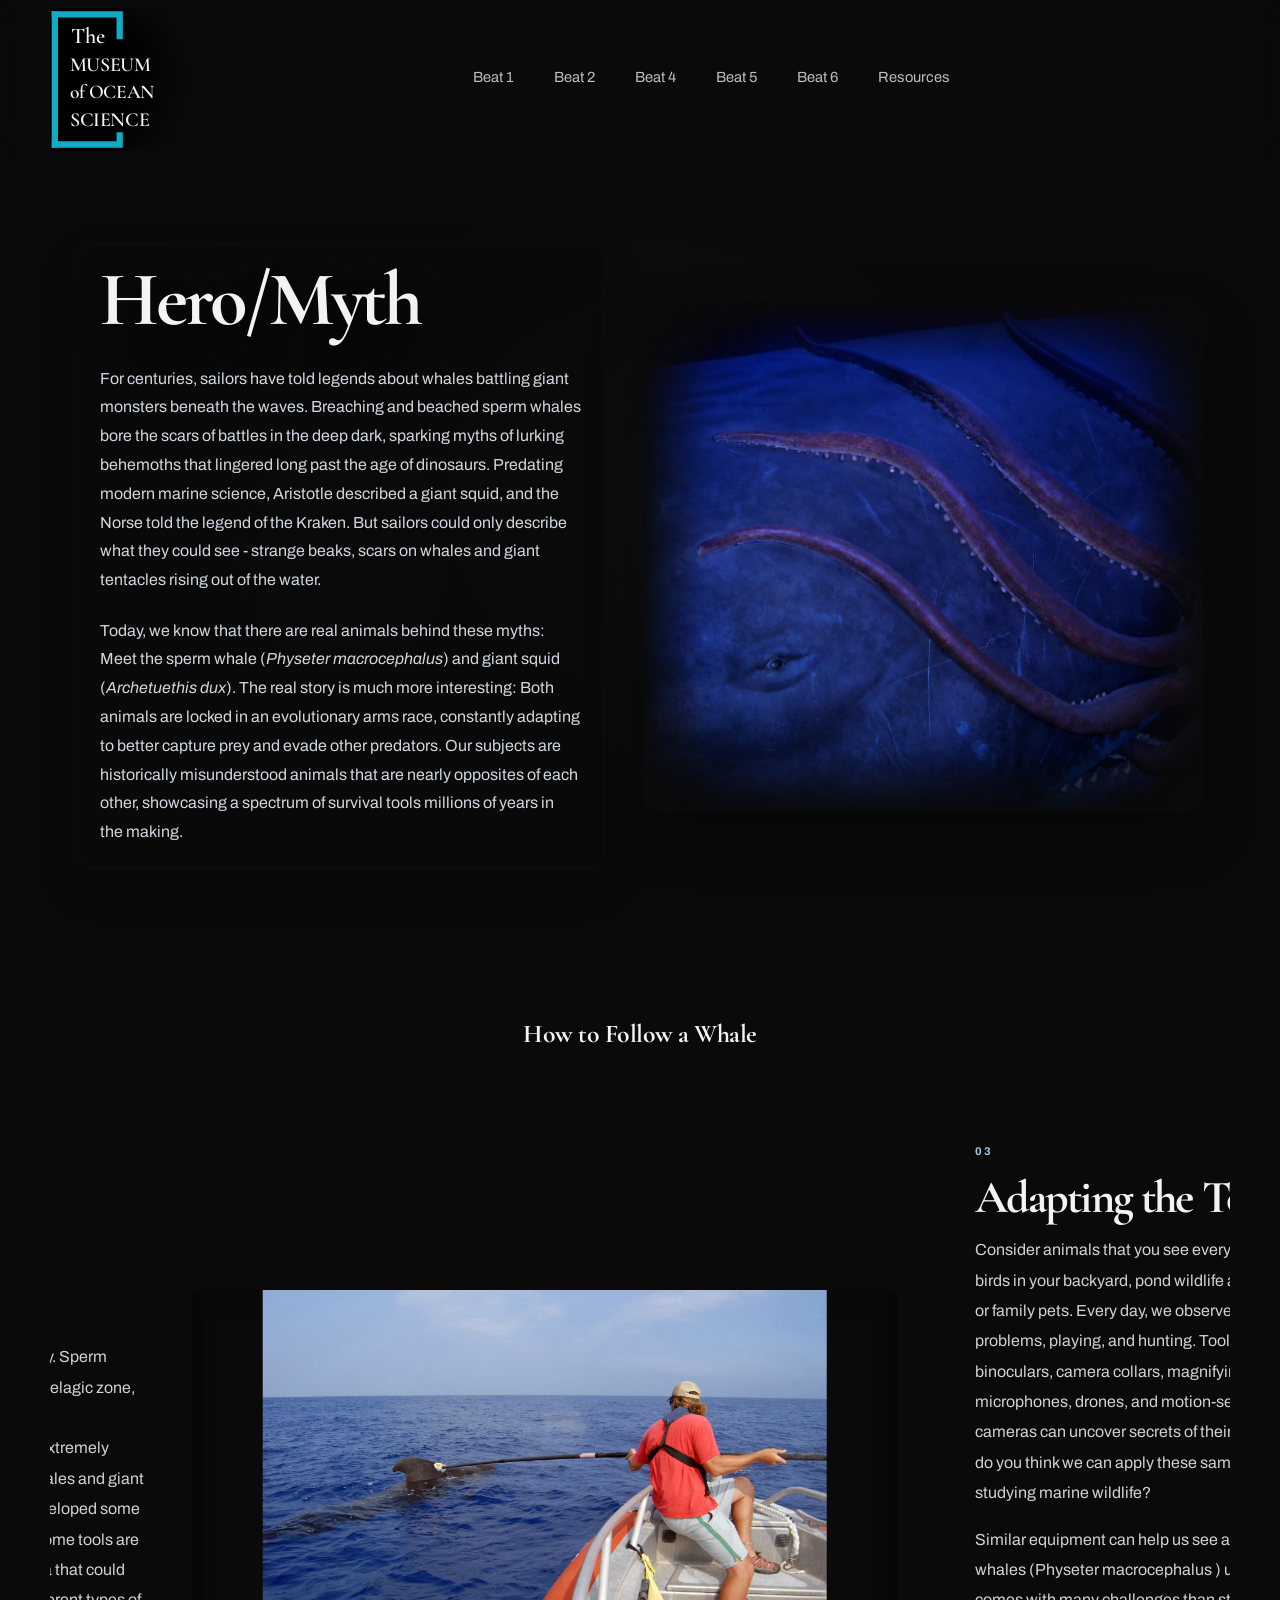
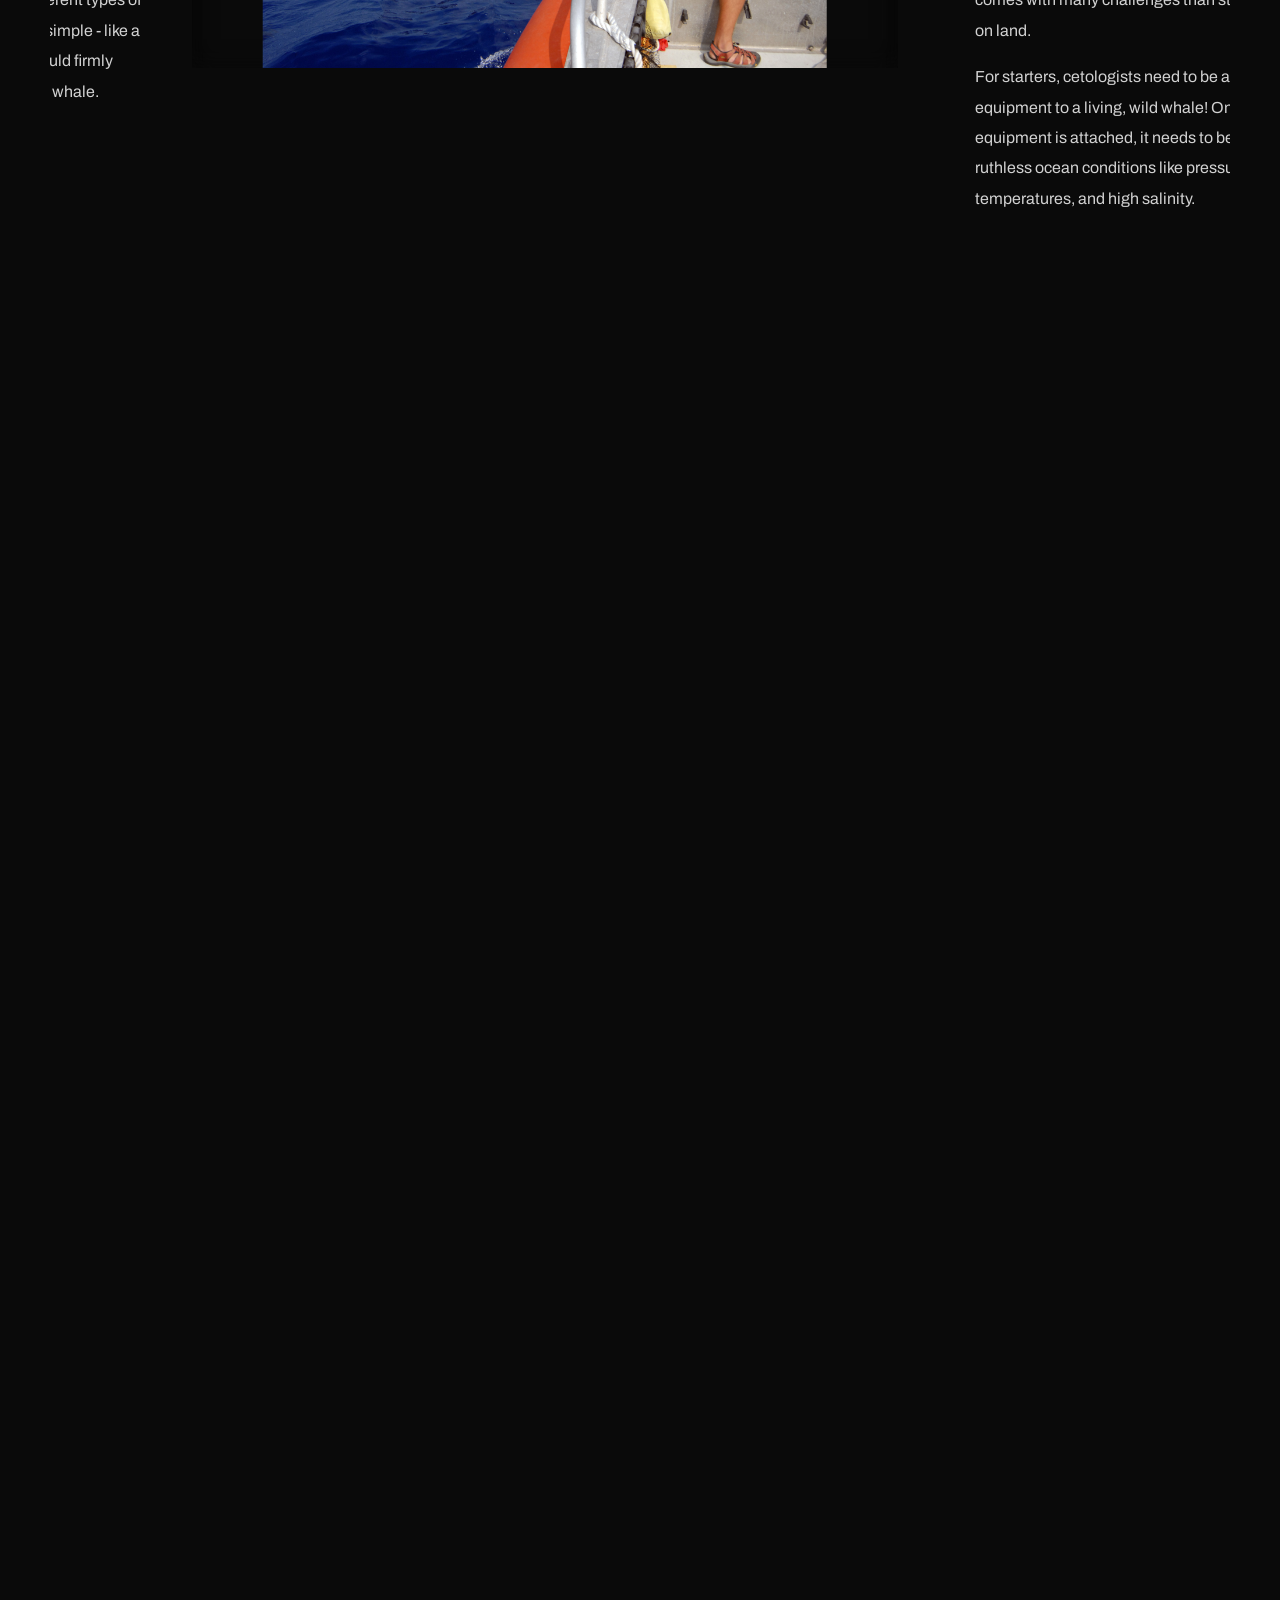
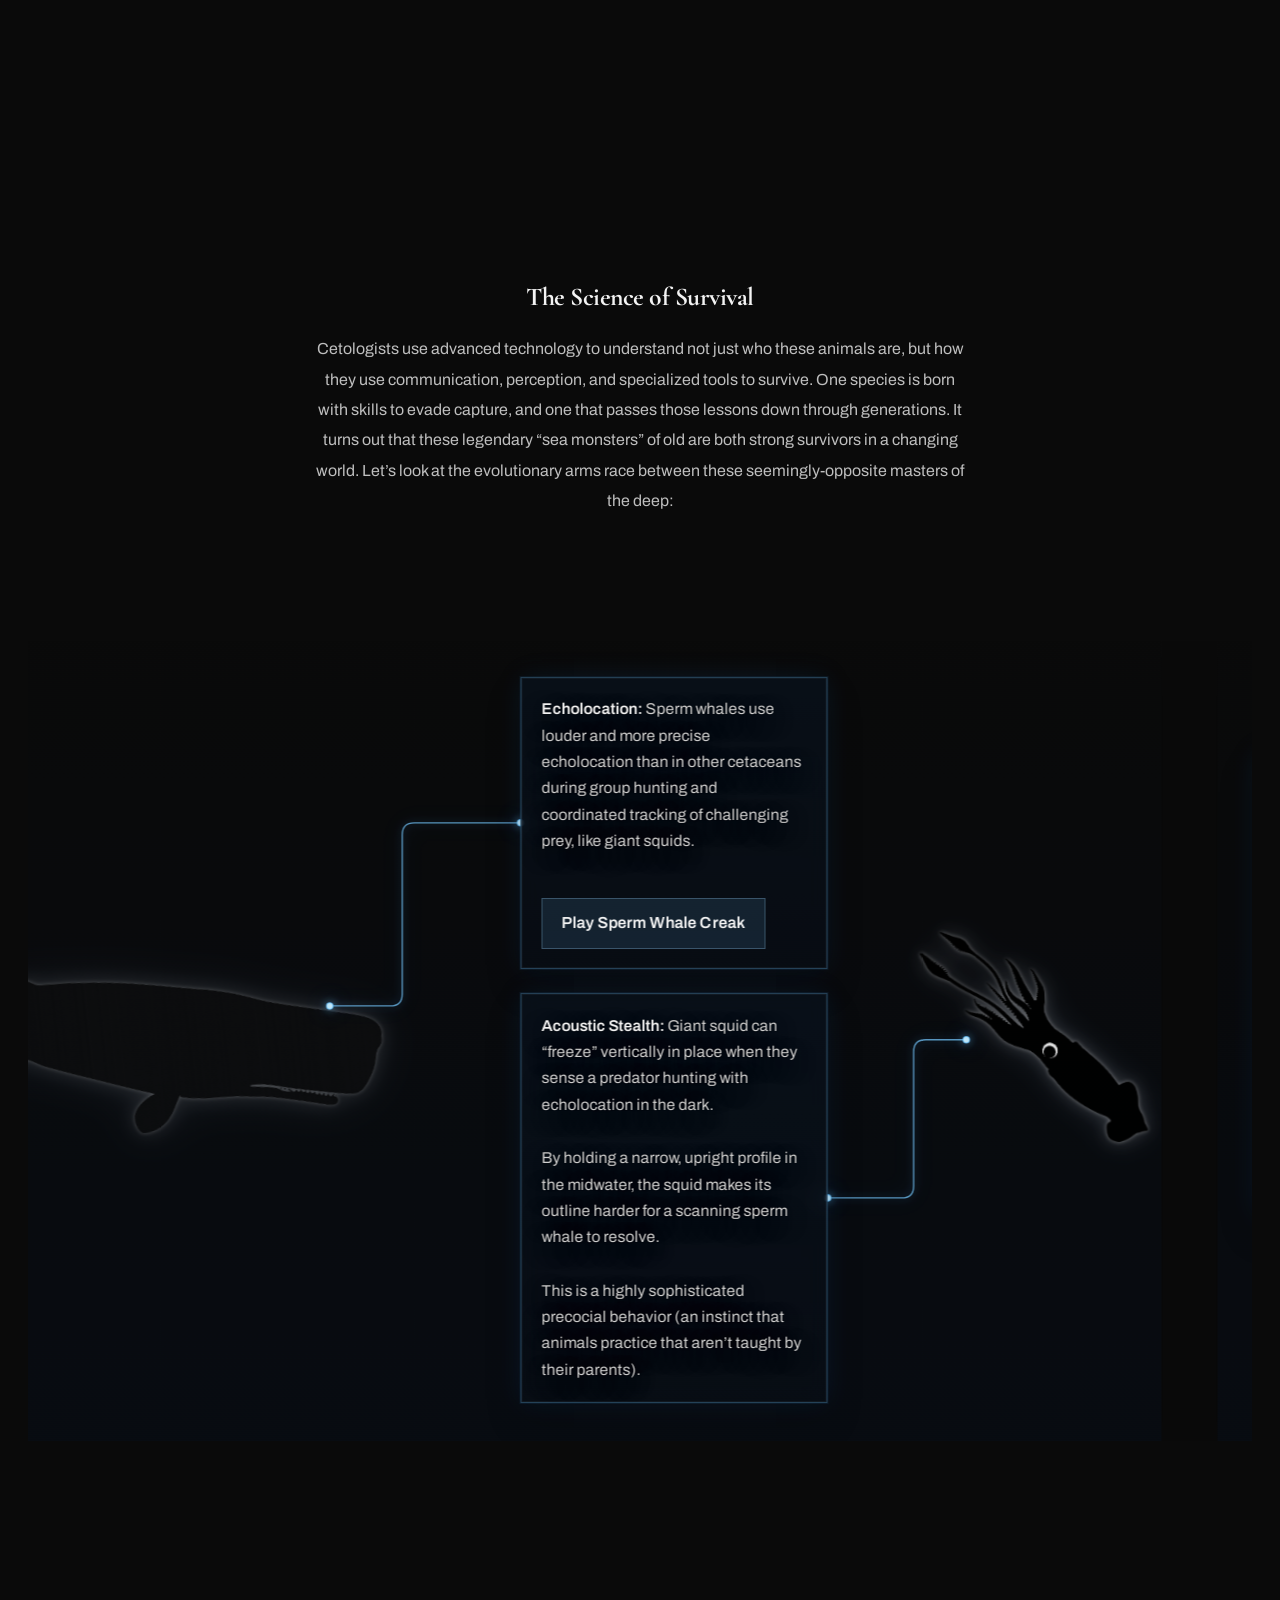
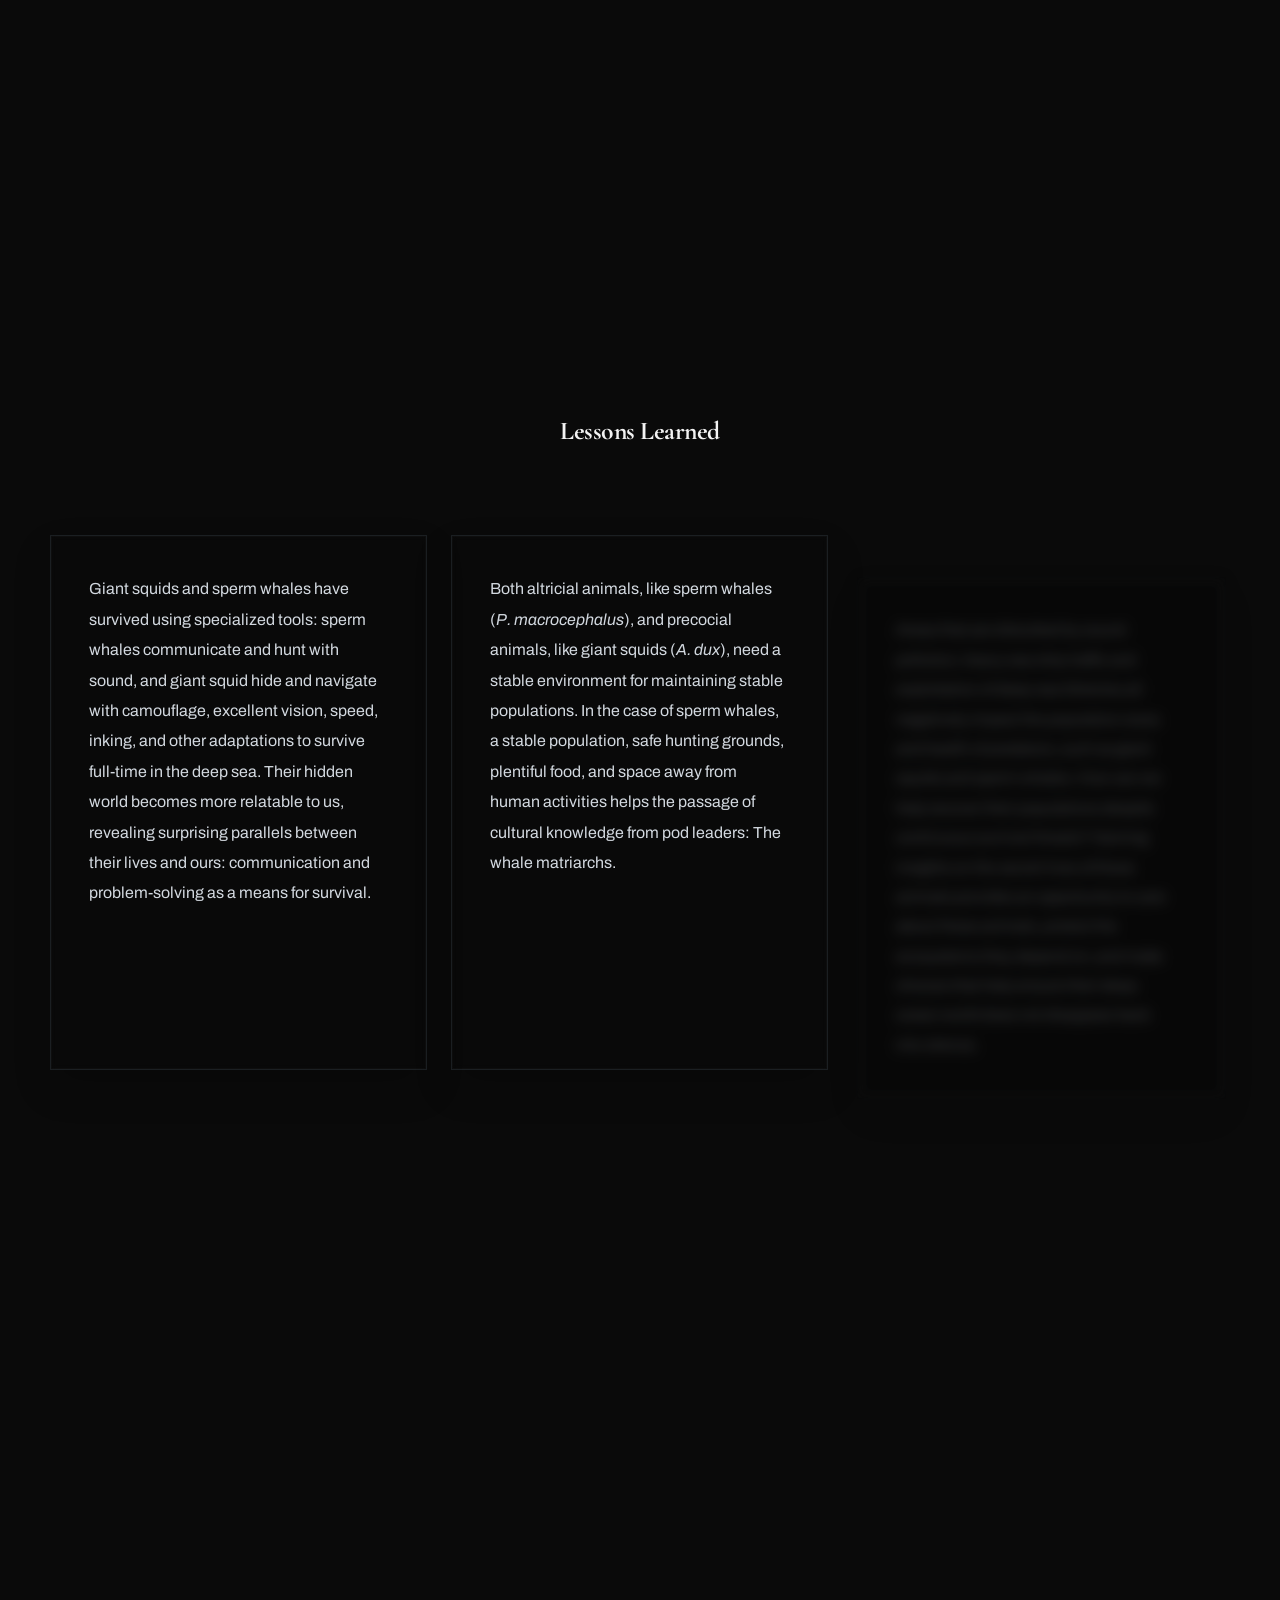
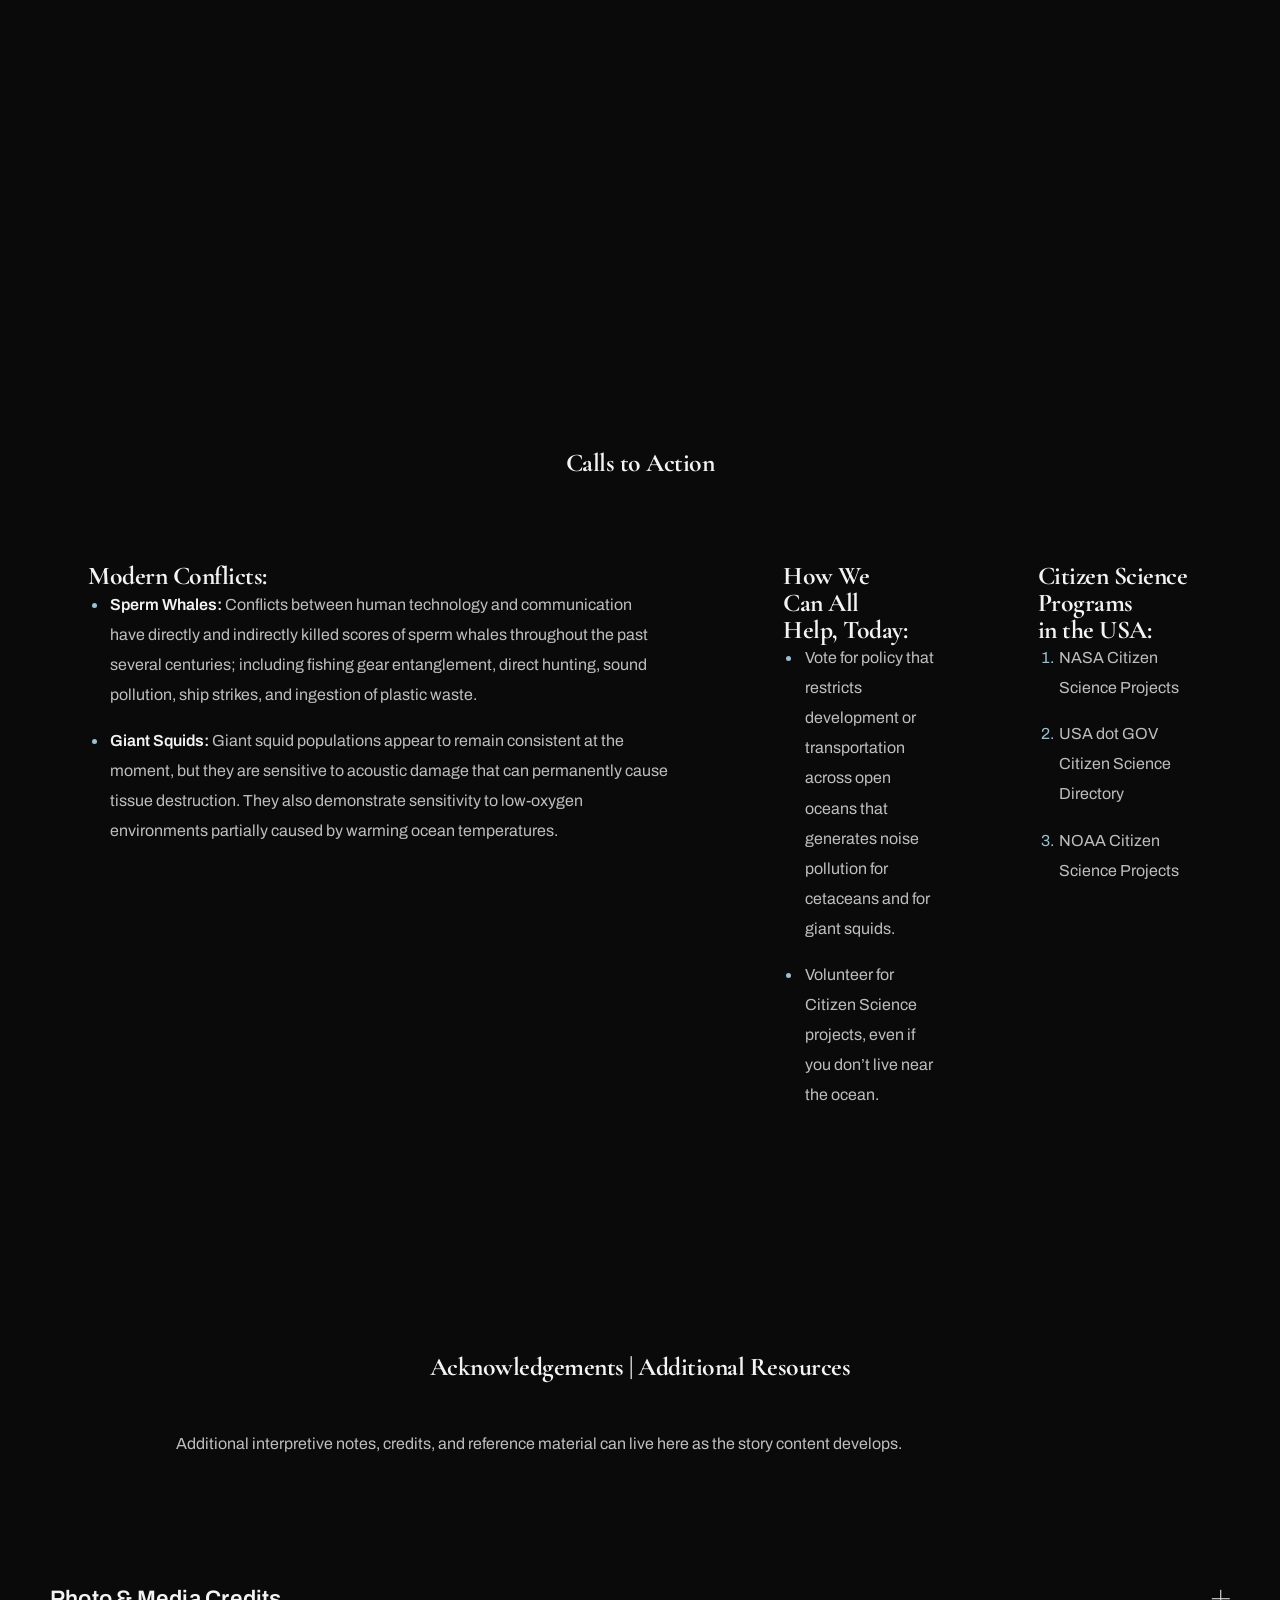
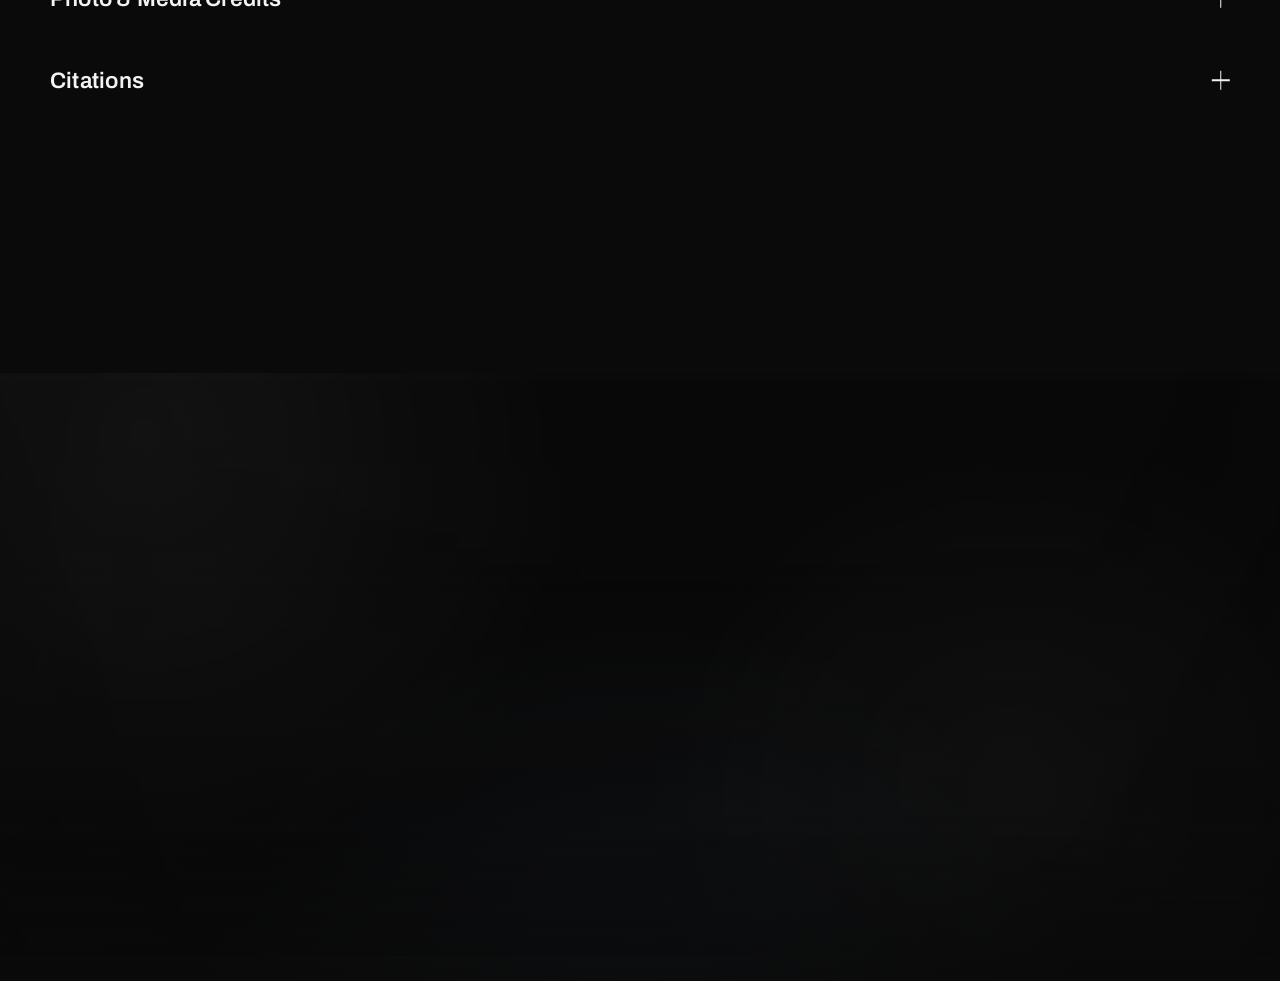
==== commit 5a0adc51: "comment out animations at the bottom; swap out 'moving forward' copy for 'lessons learned'" ====
--- a/docs/index.html
+++ b/docs/index.html
@@ -267,30 +267,19 @@
         <div class="card-grid card-grid--family">
           <article class="mini-card" data-family-card>
             <div class="placeholder-copy">
-              <p>Current research technology is imperfect: Videos are grainy, and sound is not the best quality. This paints an incomplete picture of a deep-sea hunt. We need a combination of more dives and higher-quality recording technology.</p>
+              <p>Giant squids and sperm whales have survived using specialized tools: sperm whales communicate and hunt with sound, and giant squid hide and navigate with camouflage, excellent vision, speed, inking, and other adaptations to survive full-time in the deep sea. Their hidden world becomes more relatable to us, revealing surprising parallels between their lives and ours: communication and problem-solving as a means for survival.</p>
             </div>
           </article>
           <article class="mini-card" data-family-card>
             <div class="placeholder-copy">
-              <p>We need more data from more hunts spread across world oceans, since the habitat range of sperm whales and giant squids is huge. Only recording hunts from sperm whale cows and pods can create a bias in our understanding of how sperm whales hunt.</p>
+              <p>Both altricial animals, like sperm whales (<em>P. macrocephalus</em>), and precocial animals, like giant squids (<em>A. dux</em>), need a stable environment for maintaining stable populations. In the case of sperm whales, a stable population, safe hunting grounds, plentiful food, and space away from human activities helps the passage of cultural knowledge from pod leaders: The whale matriarchs.</p>
             </div>
           </article>
           <article class="mini-card" data-family-card>
             <div class="placeholder-copy">
-              <p>More sperm whale bulls need to be recorded somehow to prevent data bias, but they are difficult to study with our current technology and our current camera-mounting techniques, as they can challenge and even ram small research boats.</p>
+              <p>Areas that are disturbed by sound pollution, heavy sea ship traffic and exploitation of deep-sea fisheries all negatively impact the population sizes and health of predators, such as giant squids and sperm whales. How can we help recover their populations despite continuous survival threats? Gaining insights on the secret lives of these animals provides an opportunity to care about these animals, protect the ecosystems they depend on, and make choices that help ensure their deep-ocean world does not disappear back into silence.</p>
             </div>
           </article>
-        </div>
-      </div>
-    </section>
-
-    <section class="beat-section beat-section--followup" aria-labelledby="moving-forward-title">
-      <div class="shell shell--narrow">
-        <div class="section-heading">
-          <h2 id="moving-forward-title">Moving Forward</h2>
-        </div>
-        <div class="moving-forward-copy placeholder-copy">
-          <p>Giant squids and sperm whales have survived using specialized tools: sperm whales communicate and hunt with sound, and giant squid hide and navigate with camouflage, excellent vision, speed, inking, and other adaptations to survive full-time in the deep sea. Their hidden world becomes more relatable to us, revealing surprising parallels between their lives and ours: communication and problem-solving as a means for survival. Both altricial animals, like sperm whales (<em>P. macrocephalus</em>), and precocial animals, like giant squids (<em>A. dux</em>), need a stable environment for maintaining stable populations. In the case of sperm whales, a stable population, safe hunting grounds, plentiful food, and space away from human activities helps the passage of cultural knowledge from pod leaders: The whale matriarchs. Areas that are disturbed by sound pollution, heavy sea ship traffic and exploitation of deep-sea fisheries all negatively impact the population sizes and health of predators, such as giant squids and sperm whales. How can we help recover their populations despite continuous survival threats? Gaining insights on the secret lives of these animals provides an opportunity to care about these animals, protect the ecosystems they depend on, and make choices that help ensure their deep-ocean world does not disappear back into silence.</p>
         </div>
       </div>
     </section>
@@ -371,6 +360,7 @@
             <p>Scientific and interpretive source citations can be listed here as they are added to the story.</p>
           </div>
         </details>
+        <!--
         <div class="bottom-encounter bottom-encounter--scene-one" data-bottom-encounter>
           <div class="bottom-encounter__explainer">
             <h3>1</h3>
@@ -548,6 +538,7 @@
             <span class="bottom-encounter__scene-six-eye-cover"></span>
           </div>
         </div>
+        -->
       </div>
     </section>
 
--- a/docs/styles.css
+++ b/docs/styles.css
@@ -223,8 +223,11 @@
 .beat-section--family {
   --family-step-count: 3;
   --family-reveal-step: clamp(8rem, 18vh, 12rem);
+  --family-stage-pad-top: clamp(2.75rem, 6vh, 4.5rem);
+  --family-stage-pad-bottom: clamp(4rem, 10vh, 7rem);
+  --family-heading-gap: clamp(4rem, 10vh, 7.5rem);
   position: relative;
-  min-height: calc(100svh + (var(--family-step-count) * var(--family-reveal-step)) + clamp(10rem, 18vh, 16rem));
+  min-height: calc(100svh + (var(--family-step-count) * var(--family-reveal-step)) + clamp(12rem, 22vh, 18rem));
   padding: 0;
   background: var(--bg);
   overflow: clip;
@@ -242,10 +245,10 @@
   position: sticky;
   top: 0;
   display: flex;
-  align-items: center;
+  align-items: flex-start;
   min-height: 100svh;
-  padding: clamp(3.75rem, 7vh, 5.25rem) 0;
-  overflow: hidden;
+  padding: var(--family-stage-pad-top) 0 var(--family-stage-pad-bottom);
+  overflow: visible;
 }
 
 .beat-section--detritus::before,
@@ -306,8 +309,8 @@
 }
 
 .beat-section--family .section-heading {
-  margin-top: clamp(4.5rem, 9vw, 6rem);
-  margin-bottom: clamp(9rem, 20vw, 15rem);
+  margin-top: 0;
+  margin-bottom: var(--family-heading-gap);
 }
 
 .section-heading h1,
@@ -3658,16 +3661,19 @@
 
   .beat-section--family {
     --family-reveal-step: clamp(7rem, 16vh, 10rem);
-    min-height: calc(100svh + (var(--family-step-count) * var(--family-reveal-step)) + 9rem);
+    --family-stage-pad-top: clamp(2.5rem, 5vh, 3.5rem);
+    --family-stage-pad-bottom: clamp(3.5rem, 9vh, 5rem);
+    --family-heading-gap: clamp(3.25rem, 8vh, 5rem);
+    min-height: calc(100svh + (var(--family-step-count) * var(--family-reveal-step)) + 11rem);
   }
 
   .beat-section--family .family-stage {
-    padding: clamp(3rem, 6vh, 4rem) 0;
+    padding: var(--family-stage-pad-top) 0 var(--family-stage-pad-bottom);
   }
 
   .beat-section--family .section-heading {
-    margin-top: clamp(3.5rem, 9vw, 5rem);
-    margin-bottom: clamp(6rem, 14vw, 9rem);
+    margin-top: 0;
+    margin-bottom: var(--family-heading-gap);
   }
 
   .beat-section--family .card-grid--family {
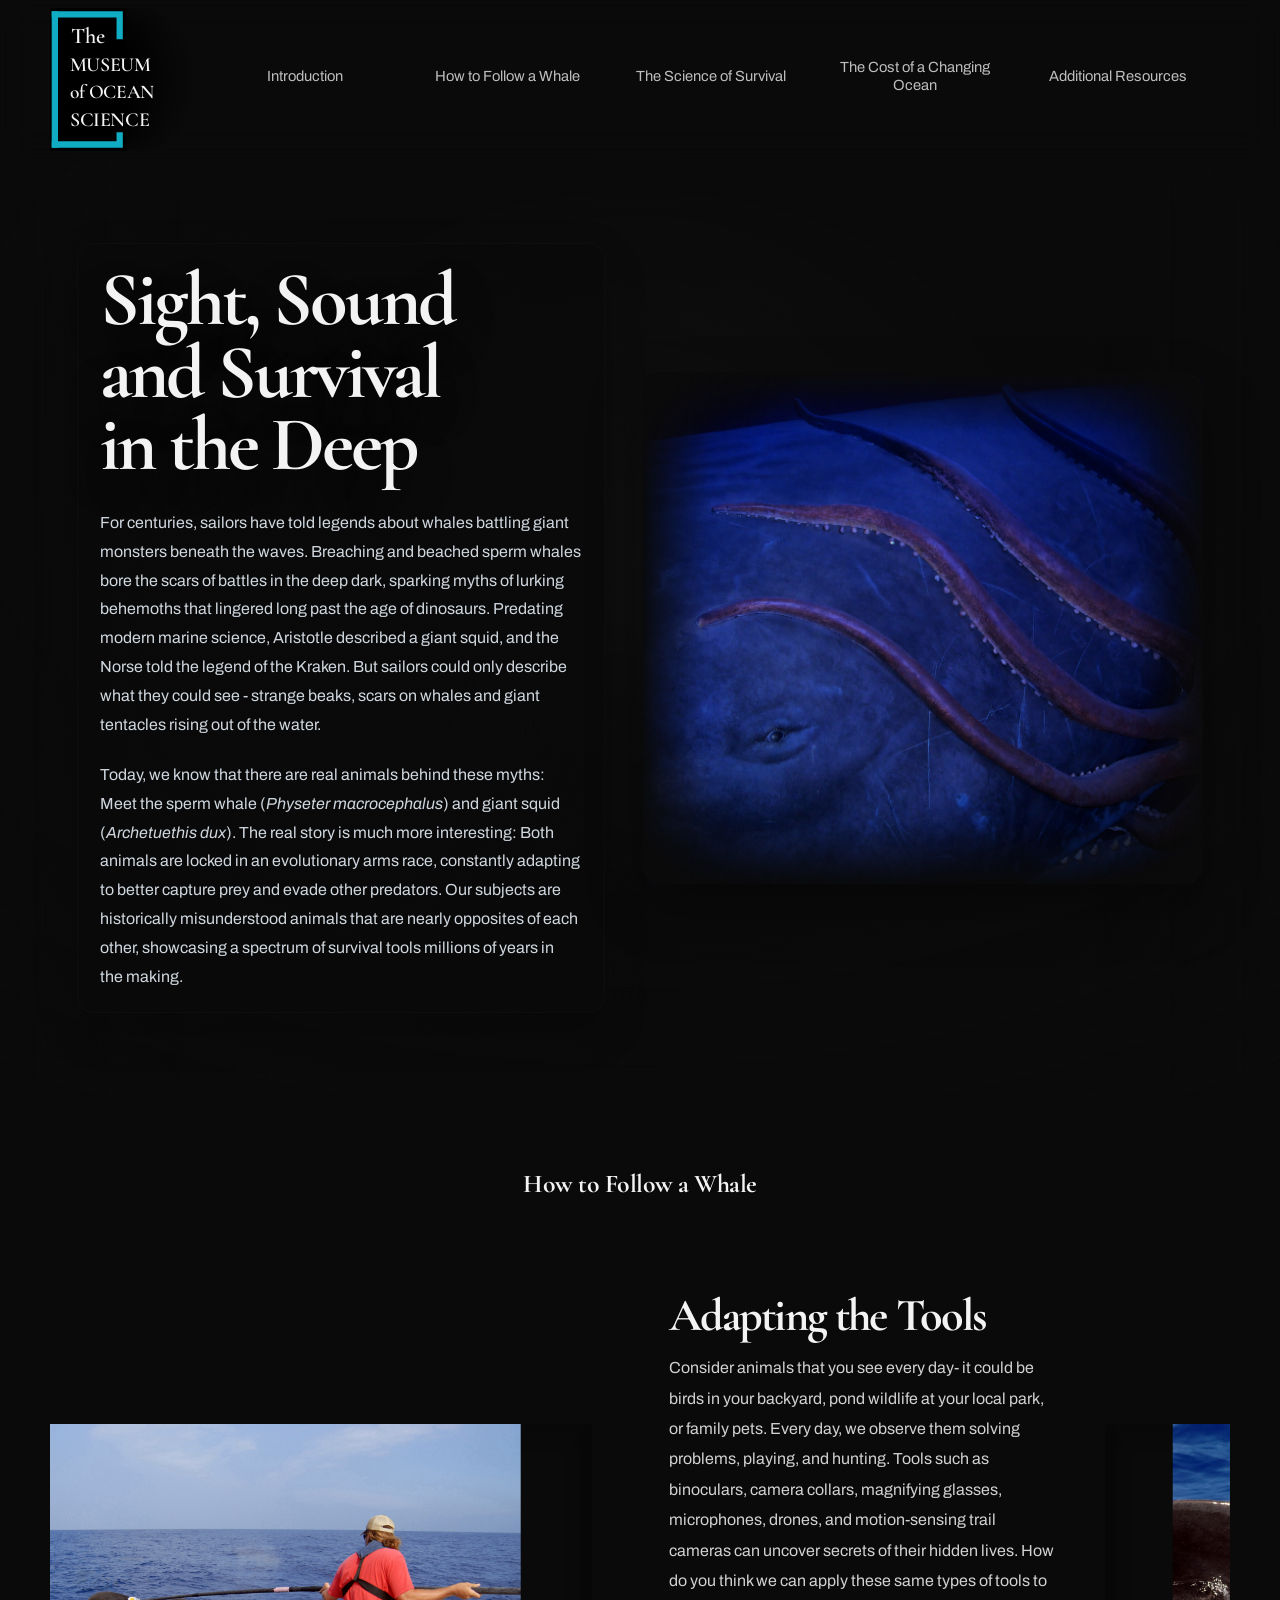
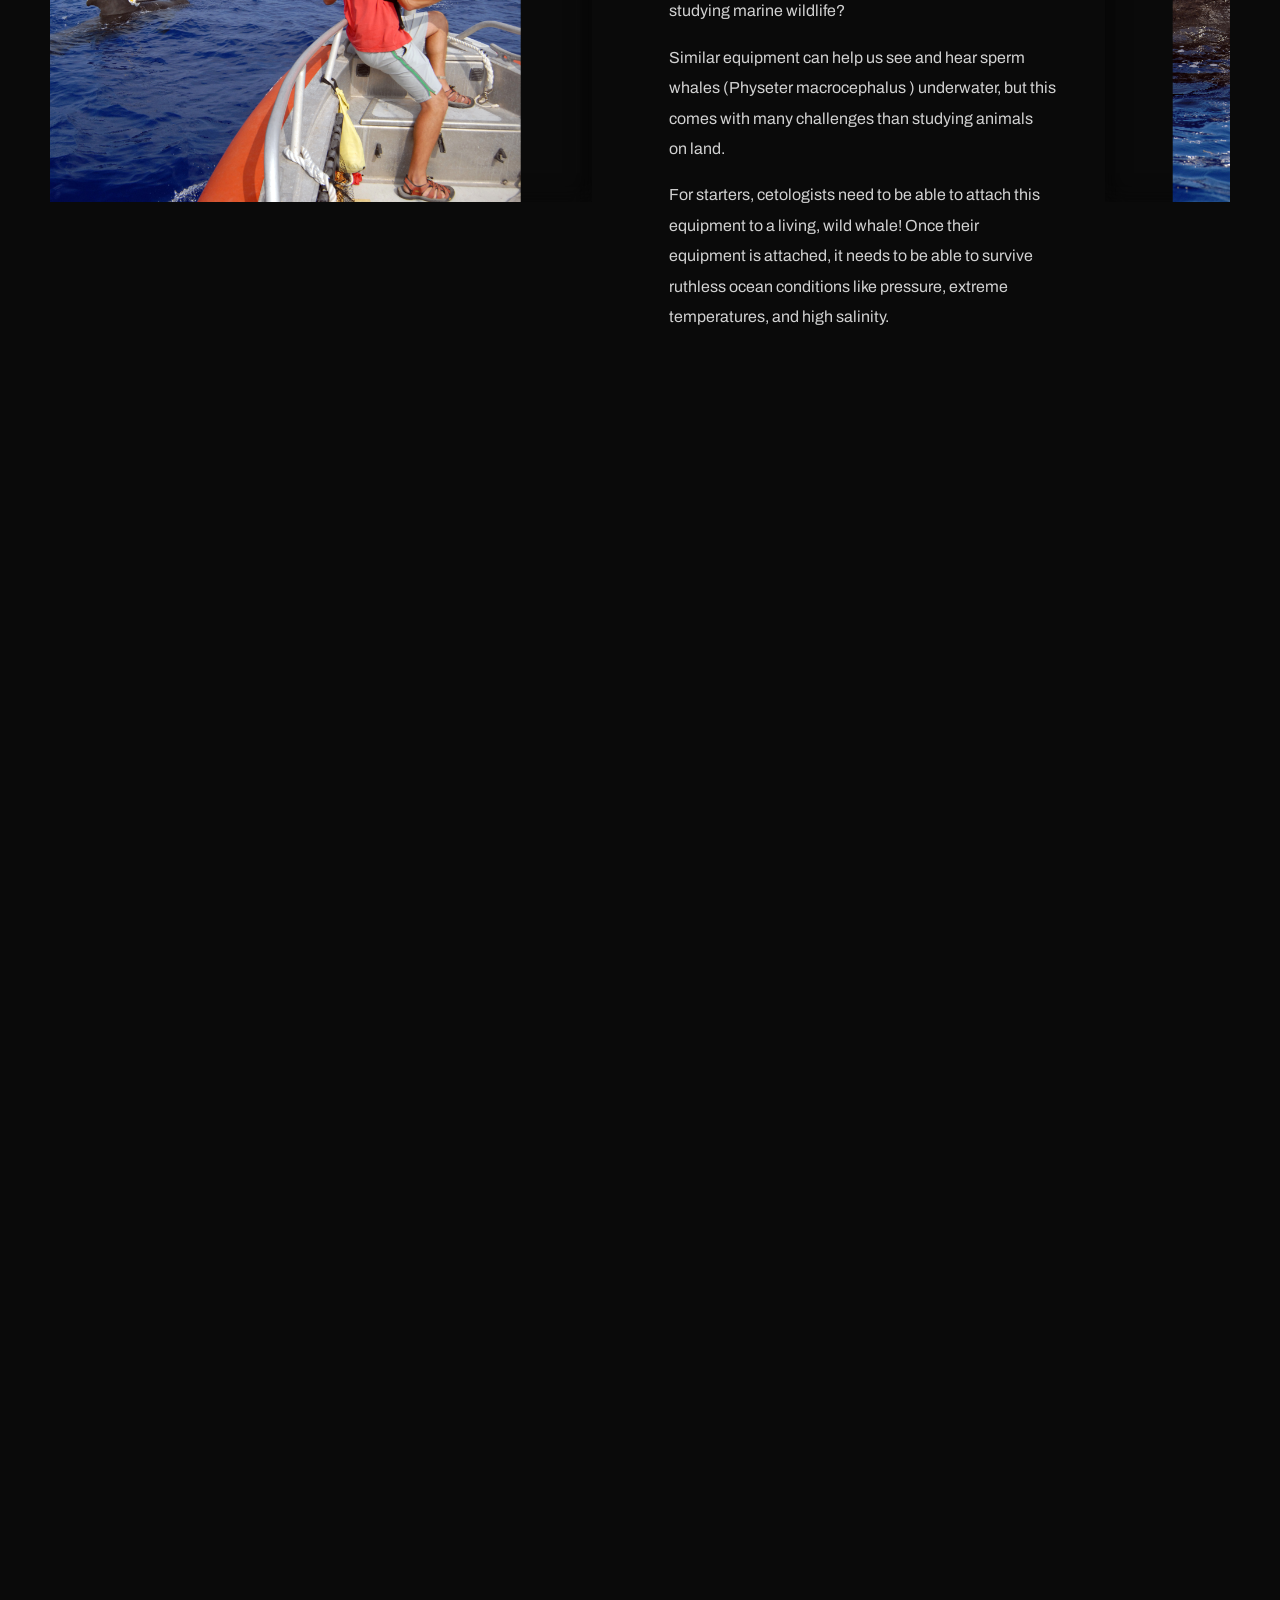
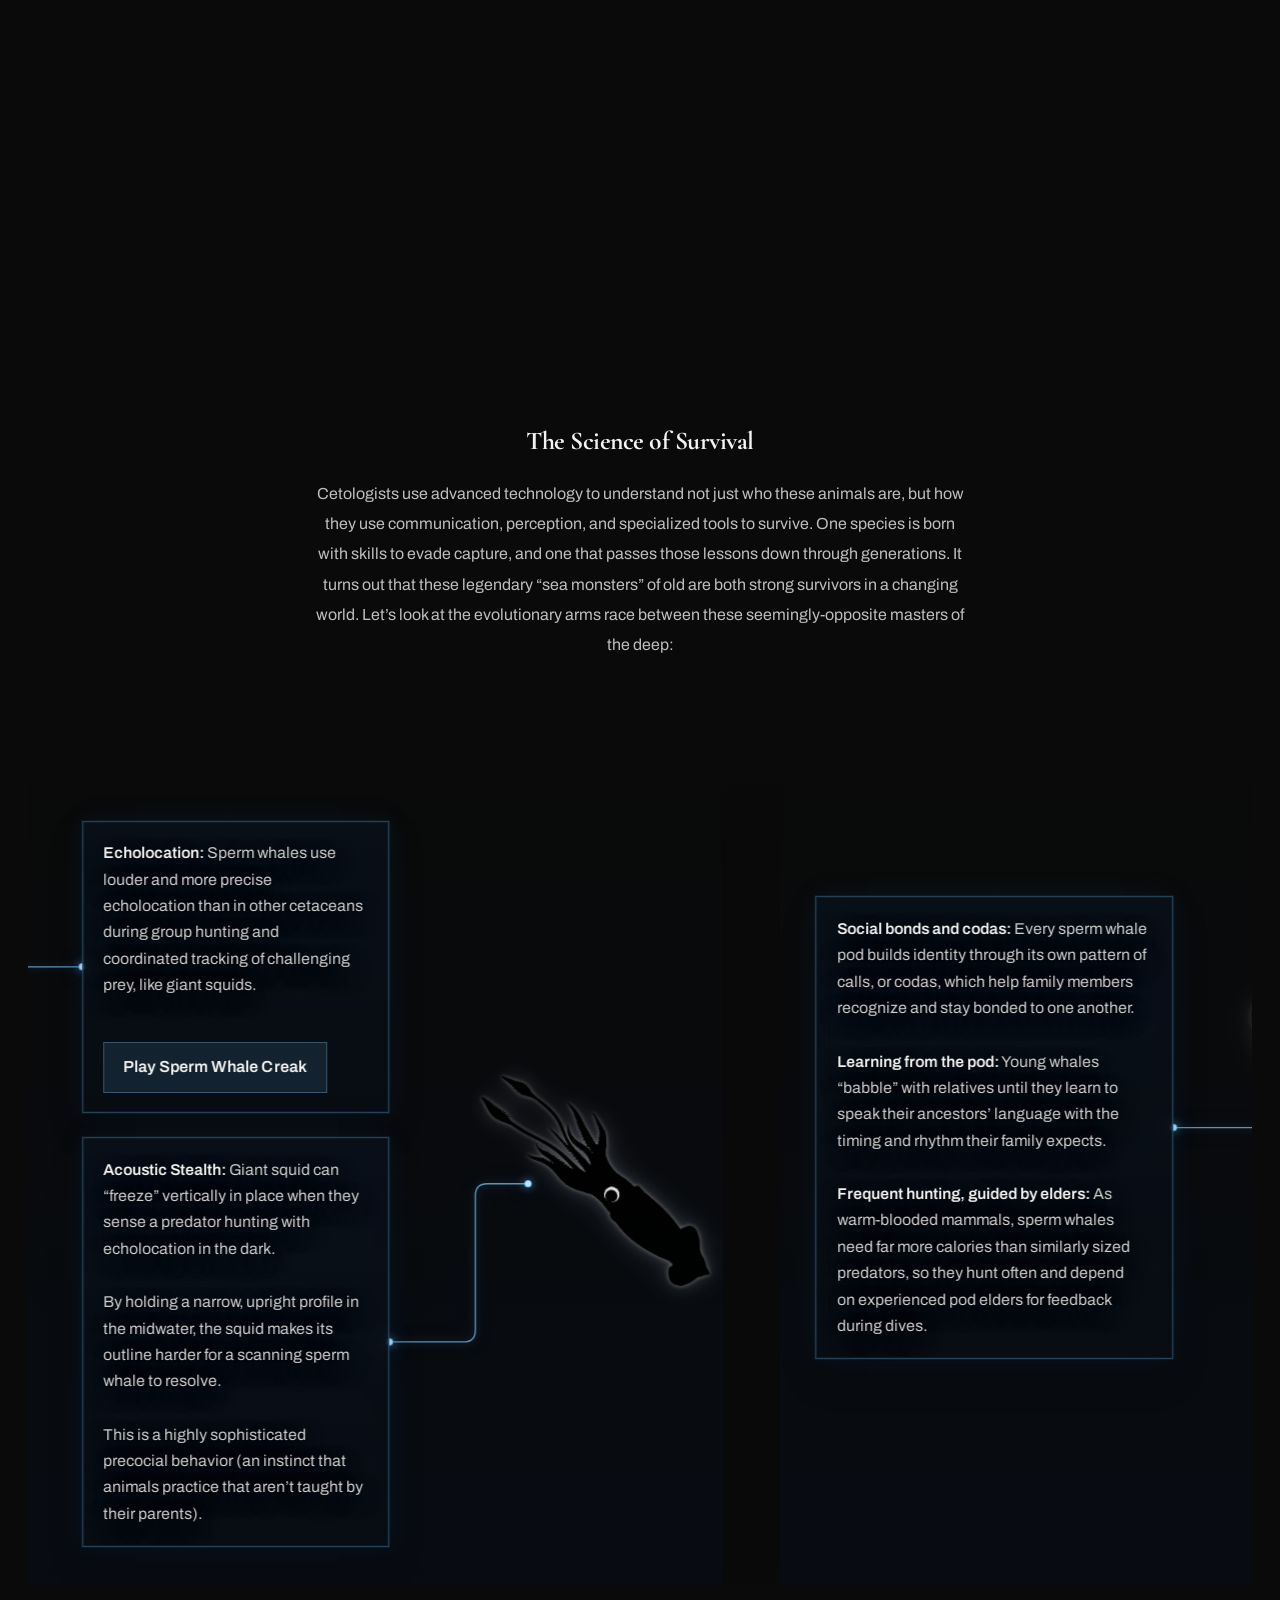
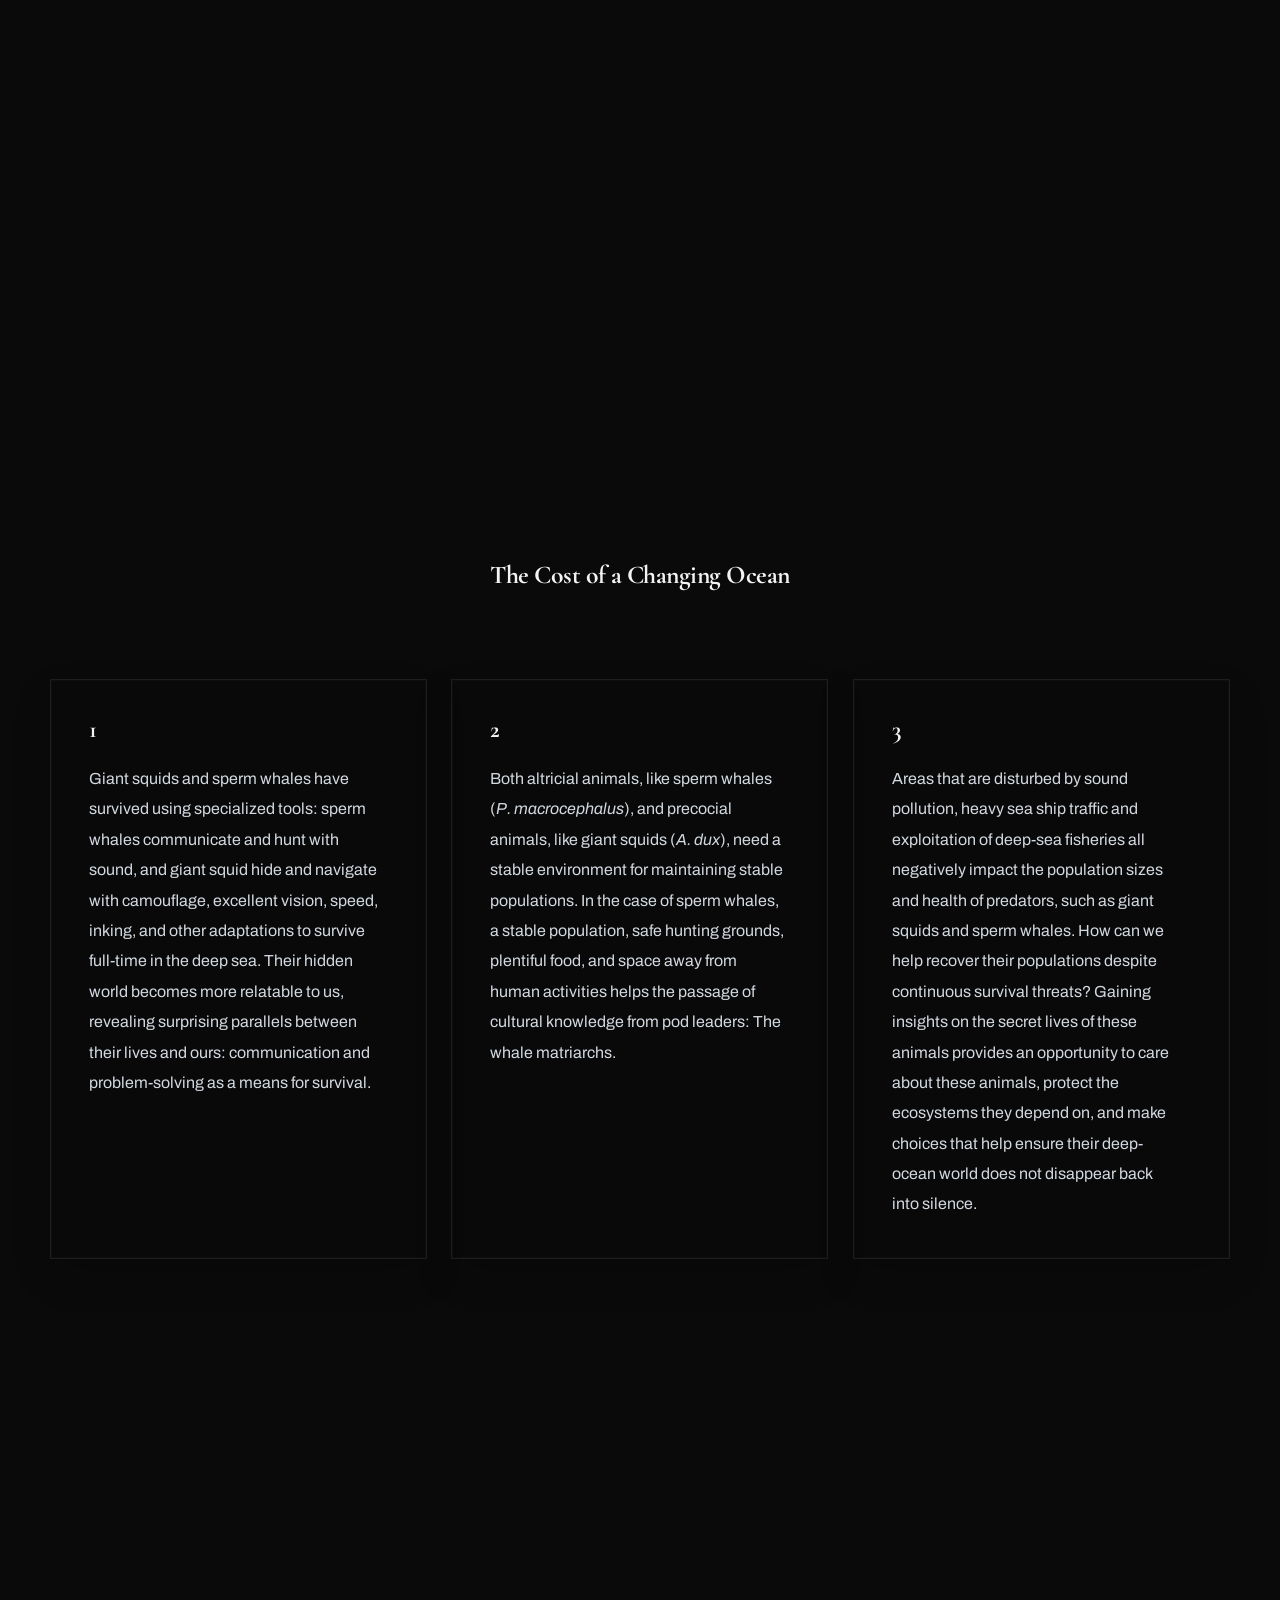
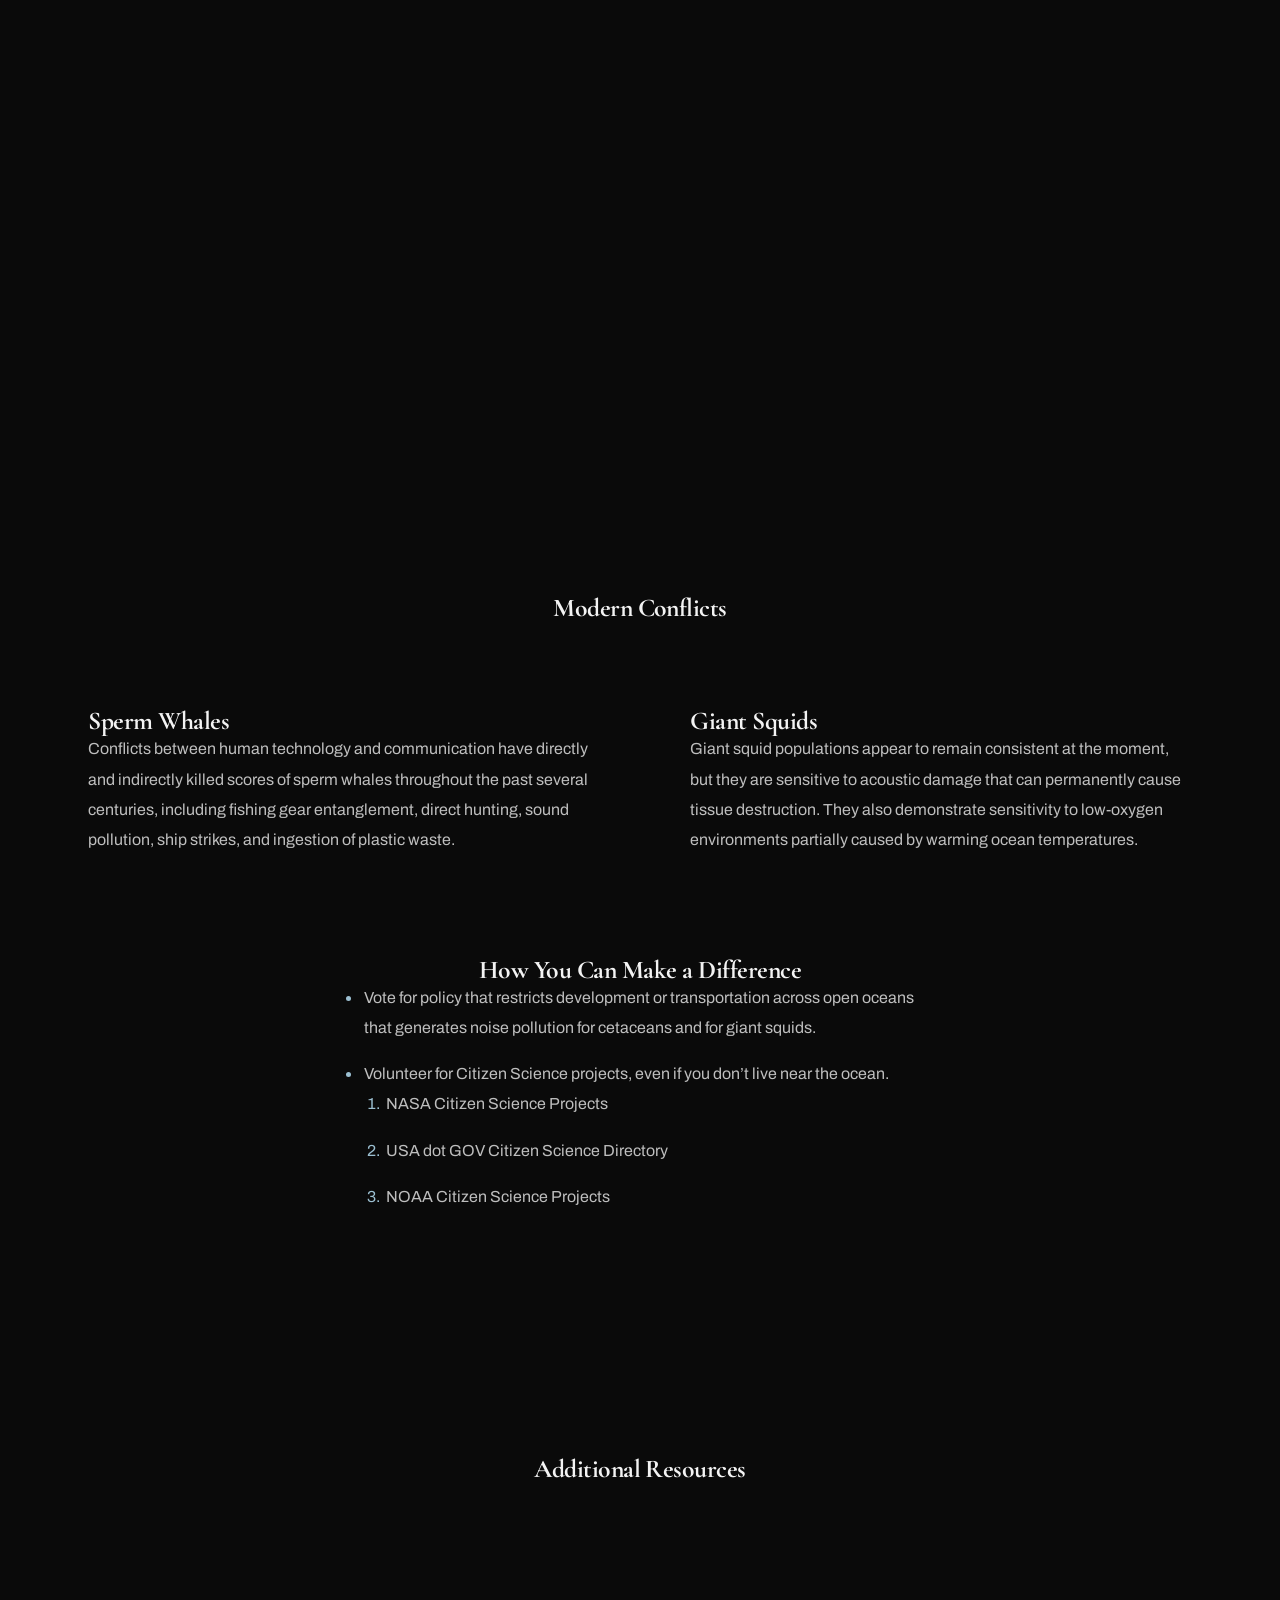
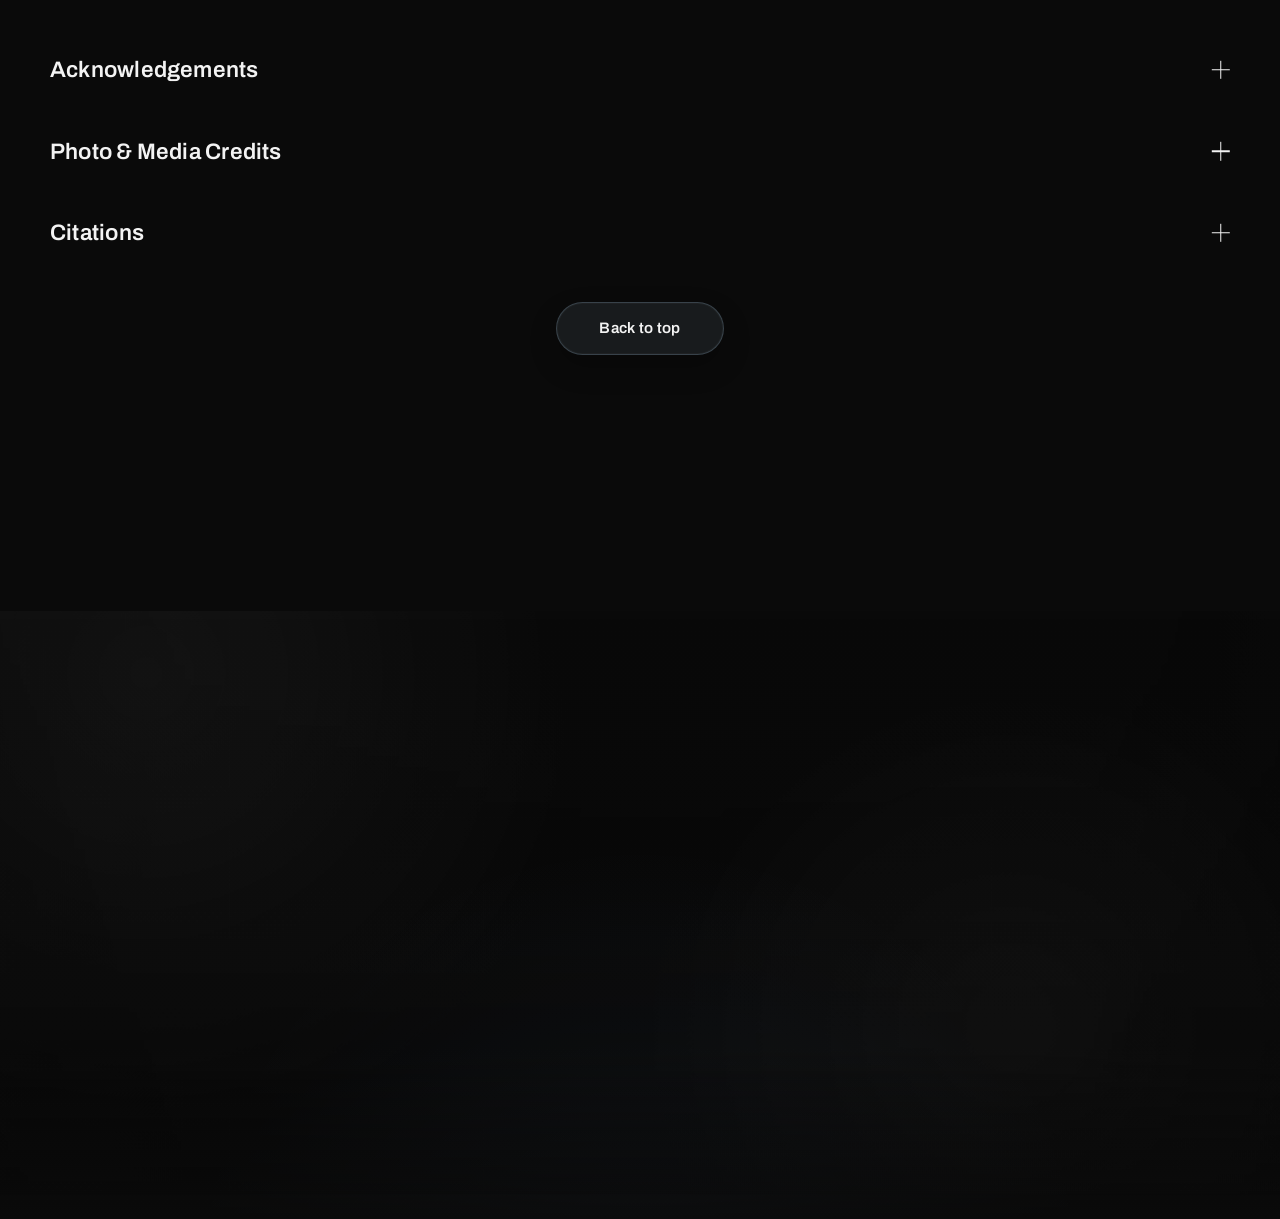
==== commit 3b8044b2: "edits" ====
--- a/docs/index.html
+++ b/docs/index.html
@@ -3,7 +3,7 @@
 <head>
   <meta charset="UTF-8">
   <meta name="viewport" content="width=device-width, initial-scale=1.0">
-  <title>Squid vs Whale Wireframe</title>
+  <title>Sight, Sound and Survival in the Deep</title>
   <link rel="preconnect" href="https://fonts.googleapis.com">
   <link rel="preconnect" href="https://fonts.gstatic.com" crossorigin>
   <link href="https://fonts.googleapis.com/css2?family=Archivo:wght@400;500;600;700&family=Cormorant+Garamond:wght@600;700&display=swap" rel="stylesheet">
@@ -44,12 +44,11 @@
         <span></span>
       </button>
       <nav class="site-nav" id="site-nav" aria-label="Primary">
-        <a href="#beat-1">Beat 1</a>
-        <a href="#beat-2">Beat 2</a>
-        <a href="#beat-4">Beat 4</a>
-        <a href="#beat-5">Beat 5</a>
-        <a href="#beat-6">Beat 6</a>
-        <a href="#resources">Resources</a>
+        <a href="#beat-1">Introduction</a>
+        <a href="#beat-2">How to Follow a Whale</a>
+        <a href="#beat-4">The Science of Survival</a>
+        <a href="#beat-5">The Cost of a Changing Ocean</a>
+        <a href="#resources">Additional Resources</a>
       </nav>
     </div>
   </header>
@@ -59,7 +58,7 @@
       <div class="shell">
         <div class="hero-panel">
           <div class="hero-copy">
-            <h1 id="beat-1-title">Hero/Myth</h1>
+            <h1 id="beat-1-title">Sight, Sound and Survival in the Deep</h1>
             <div class="placeholder-copy placeholder-copy--hero">
               <p>For centuries, sailors have told legends about whales battling giant monsters beneath the waves. Breaching and beached sperm whales bore the scars of battles in the deep dark, sparking myths of lurking behemoths that lingered long past the age of dinosaurs. Predating modern marine science, Aristotle described a giant squid, and the Norse told the legend of the Kraken. But sailors could only describe what they could see - strange beaks, scars on whales and giant tentacles rising out of the water.</p>
               <p>Today, we know that there are real animals behind these myths: Meet the sperm whale (<em>Physeter macrocephalus</em>) and giant squid (<em>Archetuethis dux</em>). The real story is much more interesting: Both animals are locked in an evolutionary arms race, constantly adapting to better capture prey and evade other predators. Our subjects are historically misunderstood animals that are nearly opposites of each other, showcasing a spectrum of survival tools millions of years in the making.</p>
@@ -84,7 +83,6 @@
             <div class="follow-whale-track" data-follow-whale-track>
               <article class="follow-whale-panel" data-follow-whale-panel>
                 <div class="follow-whale-panel__copy">
-                  <span class="follow-whale-panel__eyebrow">01</span>
                   <h3>Meet the Scientists</h3>
                   <p>Let&rsquo;s take a look at what modern-day cetologists want to learn more about sperm whale hunting behavior. Wait, what&rsquo;s a &ldquo;cetologist?&rdquo; Over the past several hundred years, the field of marine biology has branched into many topics, including very specialized topics, like the study of whales or squid. A cetologist is simply a person who studies whales. A teuthologist is a person who studies things like squid and octopuses. Studying creatures that are foreign to us can help us answer the deepest questions about what really goes in some of the most mysterious parts of our planet.</p>
                 </div>
@@ -94,7 +92,6 @@
               </article>
               <article class="follow-whale-panel" data-follow-whale-panel>
                 <div class="follow-whale-panel__copy">
-                  <span class="follow-whale-panel__eyebrow">02</span>
                   <h3>The Challenge</h3>
                   <p>But the sea does not give up secrets easily. Sperm whales hunt for squid largely in the mesopelagic zone, which is 200 - 1000 meters deep. Extreme temperatures and high pressure make it extremely challenging to understand how sperm whales and giant squid interact. Cetologist teams have developed some specialized tools for these expeditions. Some tools are very advanced, like an underwater camera that could withstand high pressures with several different types of sensors on it. Other tools are surprisingly simple - like a stick with a suction cup on the end that would firmly attach the deep-sea camera onto a sperm whale.</p>
                 </div>
@@ -104,7 +101,6 @@
               </article>
               <article class="follow-whale-panel" data-follow-whale-panel>
                 <div class="follow-whale-panel__copy">
-                  <span class="follow-whale-panel__eyebrow">03</span>
                   <h3>Adapting the Tools</h3>
                   <p>Consider animals that you see every day- it could be birds in your backyard, pond wildlife at your local park, or family pets. Every day, we observe them solving problems, playing, and hunting. Tools such as binoculars, camera collars, magnifying glasses, microphones, drones, and motion-sensing trail cameras can uncover secrets of their hidden lives. How do you think we can apply these same types of tools to studying marine wildlife?</p>
                   <p>Similar equipment can help us see and hear sperm whales (Physeter macrocephalus ) underwater, but this comes with many challenges than studying animals on land.</p>
@@ -262,20 +258,23 @@
         </video>
         <div class="shell family-stage__shell">
           <div class="section-heading">
-          <h2 id="beat-5-title">Lessons Learned</h2>
+          <h2 id="beat-5-title">The Cost of a Changing Ocean</h2>
         </div>
         <div class="card-grid card-grid--family">
           <article class="mini-card" data-family-card>
+            <h3>1</h3>
             <div class="placeholder-copy">
               <p>Giant squids and sperm whales have survived using specialized tools: sperm whales communicate and hunt with sound, and giant squid hide and navigate with camouflage, excellent vision, speed, inking, and other adaptations to survive full-time in the deep sea. Their hidden world becomes more relatable to us, revealing surprising parallels between their lives and ours: communication and problem-solving as a means for survival.</p>
             </div>
           </article>
           <article class="mini-card" data-family-card>
+            <h3>2</h3>
             <div class="placeholder-copy">
               <p>Both altricial animals, like sperm whales (<em>P. macrocephalus</em>), and precocial animals, like giant squids (<em>A. dux</em>), need a stable environment for maintaining stable populations. In the case of sperm whales, a stable population, safe hunting grounds, plentiful food, and space away from human activities helps the passage of cultural knowledge from pod leaders: The whale matriarchs.</p>
             </div>
           </article>
           <article class="mini-card" data-family-card>
+            <h3>3</h3>
             <div class="placeholder-copy">
               <p>Areas that are disturbed by sound pollution, heavy sea ship traffic and exploitation of deep-sea fisheries all negatively impact the population sizes and health of predators, such as giant squids and sperm whales. How can we help recover their populations despite continuous survival threats? Gaining insights on the secret lives of these animals provides an opportunity to care about these animals, protect the ecosystems they depend on, and make choices that help ensure their deep-ocean world does not disappear back into silence.</p>
             </div>
@@ -287,39 +286,37 @@
     <section class="beat-section" id="beat-6" aria-labelledby="beat-6-title">
         <div class="shell">
           <div class="section-heading">
-          <h2 id="beat-6-title">Calls to Action</h2>
-        </div>
-        <div class="wire-grid wire-grid--conclusion">
-          <div class="conclusion-copy">
-            <h3>Modern Conflicts:</h3>
-            <div class="placeholder-copy">
-              <ul>
-                <li><strong>Sperm Whales:</strong> Conflicts between human technology and communication have directly and indirectly killed scores of sperm whales throughout the past several centuries; including fishing gear entanglement, direct hunting, sound pollution, ship strikes, and ingestion of plastic waste.</li>
-                <li><strong>Giant Squids:</strong> Giant squid populations appear to remain consistent at the moment, but they are sensitive to acoustic damage that can permanently cause tissue destruction. They also demonstrate sensitivity to low-oxygen environments partially caused by warming ocean temperatures.</li>
-              </ul>
-            </div>
-          </div>
-          <div class="comparison-tiles">
+          <h2 id="beat-6-title">Modern Conflicts</h2>
+        </div>
+        <div class="comparison-tiles">
             <article class="comparison-tile">
-              <h3>How We Can All Help, Today:</h3>
+              <h3>Sperm Whales</h3>
+              <div class="placeholder-copy">
+                <p>Conflicts between human technology and communication have directly and indirectly killed scores of sperm whales throughout the past several centuries, including fishing gear entanglement, direct hunting, sound pollution, ship strikes, and ingestion of plastic waste.</p>
+              </div>
+            </article>
+            <article class="comparison-tile">
+              <h3>Giant Squids</h3>
+              <div class="placeholder-copy">
+                <p>Giant squid populations appear to remain consistent at the moment, but they are sensitive to acoustic damage that can permanently cause tissue destruction. They also demonstrate sensitivity to low-oxygen environments partially caused by warming ocean temperatures.</p>
+              </div>
+            </article>
+            <article class="comparison-tile comparison-tile--help">
+              <h3>How You Can Make a Difference</h3>
               <div class="placeholder-copy">
                 <ul>
                   <li>Vote for policy that restricts development or transportation across open oceans that generates noise pollution for cetaceans and for giant squids.</li>
-                  <li>Volunteer for Citizen Science projects, even if you don&rsquo;t live near the ocean.</li>
+                  <li>Volunteer for Citizen Science projects, even if you don&rsquo;t live near the ocean.
+                    <ol>
+                      <li>NASA Citizen Science Projects</li>
+                      <li>USA dot GOV Citizen Science Directory</li>
+                      <li>NOAA Citizen Science Projects</li>
+                    </ol>
+                  </li>
                 </ul>
               </div>
             </article>
-            <article class="comparison-tile">
-              <h3>Citizen Science Programs in the USA:</h3>
-              <div class="placeholder-copy">
-                <ol>
-                  <li>NASA Citizen Science Projects</li>
-                  <li>USA dot GOV Citizen Science Directory</li>
-                  <li>NOAA Citizen Science Projects</li>
-                </ol>
-              </div>
-            </article>
-          </div>
+        </div>
         </div>
       </div>
     </section>
@@ -327,16 +324,25 @@
     <section class="beat-section beat-section--resources" id="resources" aria-labelledby="resources-title">
       <div class="shell shell--narrow">
         <div class="section-heading">
-          <h2 id="resources-title">Acknowledgements | Additional Resources</h2>
+          <h2 id="resources-title">Additional Resources</h2>
         </div>
         <div class="placeholder-copy placeholder-copy--resources">
-          <p>Additional interpretive notes, credits, and reference material can live here as the story content develops.</p>
         </div>
       </div>
     </section>
 
     <section class="beat-section beat-section--photo-credits" aria-labelledby="photo-credits-title">
       <div class="shell">
+        <details class="photo-credits">
+          <summary class="photo-credits__summary" id="acknowledgements-title">
+            <span class="photo-credits__title">Acknowledgements</span>
+            <span class="photo-credits__glyph" aria-hidden="true"></span>
+          </summary>
+          <div class="photo-credits__content">
+            <p>A heartfelt thank-you to Research Affiliates Cayla Powell McClintick and Leah Ndirangu, PhD., and UX Designer Jenny Shufutinskaya.
+</p>
+          </div>
+        </details>
         <details class="photo-credits">
           <summary class="photo-credits__summary" id="photo-credits-title">
             <span class="photo-credits__title">Photo &amp; Media Credits</span>
@@ -356,10 +362,40 @@
             <span class="photo-credits__title">Citations</span>
             <span class="photo-credits__glyph" aria-hidden="true"></span>
           </summary>
-          <div class="photo-credits__content">
-            <p>Scientific and interpretive source citations can be listed here as they are added to the story.</p>
+          <div class="photo-credits__content photo-credits__content--citations">
+            <p>American Museum of Natural History. (2013, April 15). <cite>Sperm whales&rsquo; amazing adaptations</cite>. <a href="https://www.amnh.org/explore/news-blogs/sperm-whales-adaptations">https://www.amnh.org/explore/news-blogs/sperm-whales-adaptations</a></p>
+            <p>Andr&#233;, M., Caball&#233;, A., van der Schaar, M., Solsona, A., Hou&#233;gnigan, L., Zaugg, S., S&#225;nchez, A. M., Castell, J. V., Sol&#233;, M., Vila, F., Djokic, D., Adri&#225;n-Mart&#237;nez, S., Albert, A., Anghinolfi, M., Anton, G., Ardid, M., Aubert, J.-J., Avgitas, T., Baret, B., . . . Zu&#241;iga, J. (2017). Sperm whale long-range echolocation sounds revealed by ANTARES, a deep-sea neutrino telescope. <cite>Scientific Reports</cite>, 7, Article 45517. <a href="https://doi.org/10.1038/srep45517">https://doi.org/10.1038/srep45517</a></p>
+            <p>Boyd, J. (2015, September 25). Deep-diving whales could hold answer for synthetic blood. <cite>Rice University News &amp; Media</cite>. <a href="https://news2.rice.edu/2015/09/25/deep-diving-whales-could-hold-answer-for-synthetic-blood/">https://news2.rice.edu/2015/09/25/deep-diving-whales-could-hold-answer-for-synthetic-blood/</a></p>
+            <p><cite>Cetology</cite>. (2025, August 2). In <cite>Wikipedia</cite>. Retrieved July 13, 2026, from <a href="https://en.wikipedia.org/wiki/Cetology">https://en.wikipedia.org/wiki/Cetology</a></p>
+            <p>Cherel, Y. (2021). Revisiting taxonomy of cephalopod prey of sperm whales caught commercially in subtropical and Southern Ocean waters. <cite>Deep Sea Research Part I: Oceanographic Research Papers</cite>, 169, Article 103490. <a href="https://doi.org/10.1016/j.dsr.2021.103490">https://doi.org/10.1016/j.dsr.2021.103490</a></p>
+            <p>Davis, R. W., Jaquet, N., Gendron, D., Markaida, U., Bazzino, G., &amp; Gilly, W. (2007). Diving behavior of sperm whales in relation to behavior of a major prey species, the jumbo squid, in the Gulf of California, Mexico. <cite>Marine Ecology Progress Series</cite>, 333, 291&#8211;302. <a href="https://doi.org/10.3354/meps333291">https://doi.org/10.3354/meps333291</a></p>
+            <p>Guerra, A., Gonz&#225;lez, A. F., &amp; Rocha, F. (2004, September 22&#8211;25). A review of the records of giant squid in the north-eastern Atlantic and severe injuries in <cite>Architeuthis dux</cite> stranded after acoustic explorations [Conference paper]. <cite>ICES Annual Science Conference</cite>, Vigo, Spain. <a href="https://doi.org/10.17895/ices.pub.25349203">https://doi.org/10.17895/ices.pub.25349203</a></p>
+            <p>Hoving, H.-J., &amp; Visser, F. (2024). Whales and cephalopods in a deep-sea arms race. <cite>Limnology and Oceanography Letters</cite>, 9(3), 165&#8211;171. <a href="https://doi.org/10.1002/lol2.10391">https://doi.org/10.1002/lol2.10391</a></p>
+            <p><cite>Kraken</cite>. (2026, June 17). In <cite>Wikipedia</cite>. Retrieved July 13, 2026, from <a href="https://en.wikipedia.org/wiki/Kraken">https://en.wikipedia.org/wiki/Kraken</a></p>
+            <p>Lipscombe-Southwell, A. (2022, August 19). Everything you wanted to know about the giant squid. <cite>BBC Science Focus Magazine</cite>. <a href="https://www.sciencefocus.com/nature/everything-you-wanted-to-know-about-the-giant-squid">https://www.sciencefocus.com/nature/everything-you-wanted-to-know-about-the-giant-squid</a></p>
+            <p><cite>Marine Mammal Center</cite>. (n.d.). <cite>Sperm whale</cite>. <a href="https://www.marinemammalcenter.org/animal-care/learn-about-marine-mammals/cetaceans/sperm-whale">https://www.marinemammalcenter.org/animal-care/learn-about-marine-mammals/cetaceans/sperm-whale</a></p>
+            <p>Merriam-Webster. (n.d.-a). <cite>Altricial</cite>. In <cite>Merriam-Webster.com dictionary</cite>. Retrieved July 13, 2026, from <a href="https://www.merriam-webster.com/dictionary/altricial">https://www.merriam-webster.com/dictionary/altricial</a></p>
+            <p>Merriam-Webster. (n.d.-b). <cite>Precocial</cite>. In <cite>Merriam-Webster.com dictionary</cite>. Retrieved July 13, 2026, from <a href="https://www.merriam-webster.com/dictionary/precocial">https://www.merriam-webster.com/dictionary/precocial</a></p>
+            <p>Monterey Bay Aquarium. (n.d.-a). <cite>Fishing and farming seafood</cite>. <a href="https://www.montereybayaquarium.org/animals-the-ocean/how-to-choose-sustainable-seafood/fishing-and-farming-seafood">https://www.montereybayaquarium.org/animals-the-ocean/how-to-choose-sustainable-seafood/fishing-and-farming-seafood</a></p>
+            <p>Monterey Bay Aquarium. (n.d.-b). <cite>Seafood Watch</cite>. Retrieved July 13, 2026, from <a href="https://www.seafoodwatch.org/">https://www.seafoodwatch.org/</a></p>
+            <p>National Aeronautics and Space Administration. (2026, July 7). <cite>Citizen science</cite>. <cite>NASA Science</cite>. <a href="https://science.nasa.gov/citizen-science/">https://science.nasa.gov/citizen-science/</a></p>
+            <p>National Oceanic and Atmospheric Administration. (n.d.). <cite>Ocean noise strategy</cite>. Retrieved July 13, 2026, from <a href="https://oceannoise.noaa.gov/">https://oceannoise.noaa.gov/</a></p>
+            <p>National Oceanic and Atmospheric Administration. (2026, April 21). Citizen scientists wanted: Find a project that&rsquo;s right for you. <a href="https://www.noaa.gov/office-education/news/citizen-scientists-wanted-find-project-thats-right-for-you">https://www.noaa.gov/office-education/news/citizen-scientists-wanted-find-project-thats-right-for-you</a></p>
+            <p>National Park Service. (2025, January 22). <cite>Get involved</cite>. <a href="https://www.nps.gov/subjects/citizenscience/get-involved.htm">https://www.nps.gov/subjects/citizenscience/get-involved.htm</a></p>
+            <p>NOAA Fisheries. (2025, July 24). A whale&rsquo;s world of sound. <a href="https://www.fisheries.noaa.gov/feature-story/whales-world-sound">https://www.fisheries.noaa.gov/feature-story/whales-world-sound</a></p>
+            <p>NOAA Fisheries. (2026, February 12). <cite>Sperm whale</cite>. <a href="https://www.fisheries.noaa.gov/species/sperm-whale">https://www.fisheries.noaa.gov/species/sperm-whale</a></p>
+            <p>ORCA. (2024, March 8). Marine matriarchs: Lessons from the deep. <a href="https://orca.org.uk/news-blog/marine-matriarchs-lessons-from-the-deep">https://orca.org.uk/news-blog/marine-matriarchs-lessons-from-the-deep</a></p>
+            <p>Reidenberg, J. S., &amp; Laitman, J. T. (2025). Review of respiratory anatomy adaptations in whales. <cite>The Anatomical Record</cite>, 308(4), 1179&#8211;1213. <a href="https://doi.org/10.1002/ar.25597">https://doi.org/10.1002/ar.25597</a></p>
+            <p>Saaty, E. (2023, September 21). I spy&#8230; a giant squid eye. <cite>Smithsonian Magazine</cite>. <a href="https://www.smithsonianmag.com/blogs/national-museum-of-natural-history/2023/09/21/i-spy-a-giant-squid-eye/">https://www.smithsonianmag.com/blogs/national-museum-of-natural-history/2023/09/21/i-spy-a-giant-squid-eye/</a></p>
+            <p><cite>SciStarter</cite>. (n.d.). Retrieved July 13, 2026, from <a href="https://scistarter.org/">https://scistarter.org/</a></p>
+            <p>Sharma, P., Gero, S., Payne, R., Gruber, D. F., Rus, D., Torralba, A., &amp; Andreas, J. (2024). Contextual and combinatorial structure in sperm whale vocalisations. <cite>Nature Communications</cite>, 15, Article 3617. <a href="https://doi.org/10.1038/s41467-024-47221-8">https://doi.org/10.1038/s41467-024-47221-8</a></p>
+            <p>Two Oceans Aquarium. (2022, May 1). Everything you need to know about giant squids. <a href="https://www.aquarium.co.za/news/everything-you-need-to-know-about-the-giant-squids">https://www.aquarium.co.za/news/everything-you-need-to-know-about-the-giant-squids</a></p>
+            <p>USA.gov. (2026, February 17). How to find a citizen science opportunity. <a href="https://www.usa.gov/citizen-science">https://www.usa.gov/citizen-science</a></p>
           </div>
         </details>
+        <div class="page-end-link">
+          <a href="#top">Back to top</a>
+        </div>
         <!--
         <div class="bottom-encounter bottom-encounter--scene-one" data-bottom-encounter>
           <div class="bottom-encounter__explainer">
--- a/docs/styles.css
+++ b/docs/styles.css
@@ -120,18 +120,24 @@
 }
 
 .site-nav {
-  display: flex;
-  justify-content: center;
-  gap: 1rem;
+  display: grid;
+  grid-template-columns: repeat(5, minmax(0, 1fr));
+  gap: 0.75rem;
   align-self: center;
   margin-top: -0.35rem;
 }
 
 .site-nav a {
-  padding: 0.55rem 0.75rem;
-  border-radius: 999px;
+  display: flex;
+  align-items: center;
+  justify-content: center;
+  min-height: 3rem;
+  padding: 0.6rem 0.9rem;
+  border-radius: 1.25rem;
   color: var(--muted);
   font-size: 0.92rem;
+  line-height: 1.2;
+  text-align: center;
   text-decoration: none;
   transition: background-color 160ms ease, color 160ms ease;
 }
@@ -2643,6 +2649,16 @@
   align-items: start;
 }
 
+#beat-6 .comparison-tile--help {
+  grid-column: 1 / -1;
+  width: min(100%, 42rem);
+  justify-self: center;
+}
+
+#beat-6 .comparison-tile--help h3 {
+  text-align: center;
+}
+
 #beat-6 .conclusion-copy .placeholder-copy,
 #beat-6 .comparison-tile .placeholder-copy {
   max-width: none;
@@ -2730,6 +2746,52 @@
   margin: 0;
   color: var(--muted);
   line-height: 1.82;
+}
+
+.photo-credits__content--citations p + p {
+  margin-top: 1rem;
+}
+
+.page-end-link {
+  display: flex;
+  justify-content: center;
+  margin-top: 2rem;
+}
+
+.page-end-link a {
+  display: inline-flex;
+  align-items: center;
+  justify-content: center;
+  min-width: 10.5rem;
+  padding: 0.9rem 1.35rem;
+  border: 1px solid rgba(185, 224, 255, 0.2);
+  border-radius: 999px;
+  background: rgba(185, 224, 255, 0.08);
+  box-shadow:
+    inset 0 0 0 1px rgba(255, 255, 255, 0.03),
+    0 12px 28px rgba(0, 0, 0, 0.22);
+  color: var(--hero-text);
+  text-decoration: none;
+  font-size: 0.95rem;
+  font-weight: 600;
+  letter-spacing: 0.02em;
+  transition:
+    color 160ms ease,
+    background-color 160ms ease,
+    border-color 160ms ease,
+    transform 160ms ease,
+    box-shadow 160ms ease;
+}
+
+.page-end-link a:hover,
+.page-end-link a:focus-visible {
+  color: var(--text);
+  background: rgba(185, 224, 255, 0.14);
+  border-color: rgba(185, 224, 255, 0.34);
+  transform: translateY(-1px);
+  box-shadow:
+    inset 0 0 0 1px rgba(255, 255, 255, 0.04),
+    0 16px 32px rgba(0, 0, 0, 0.28);
 }
 
 .bottom-encounter {
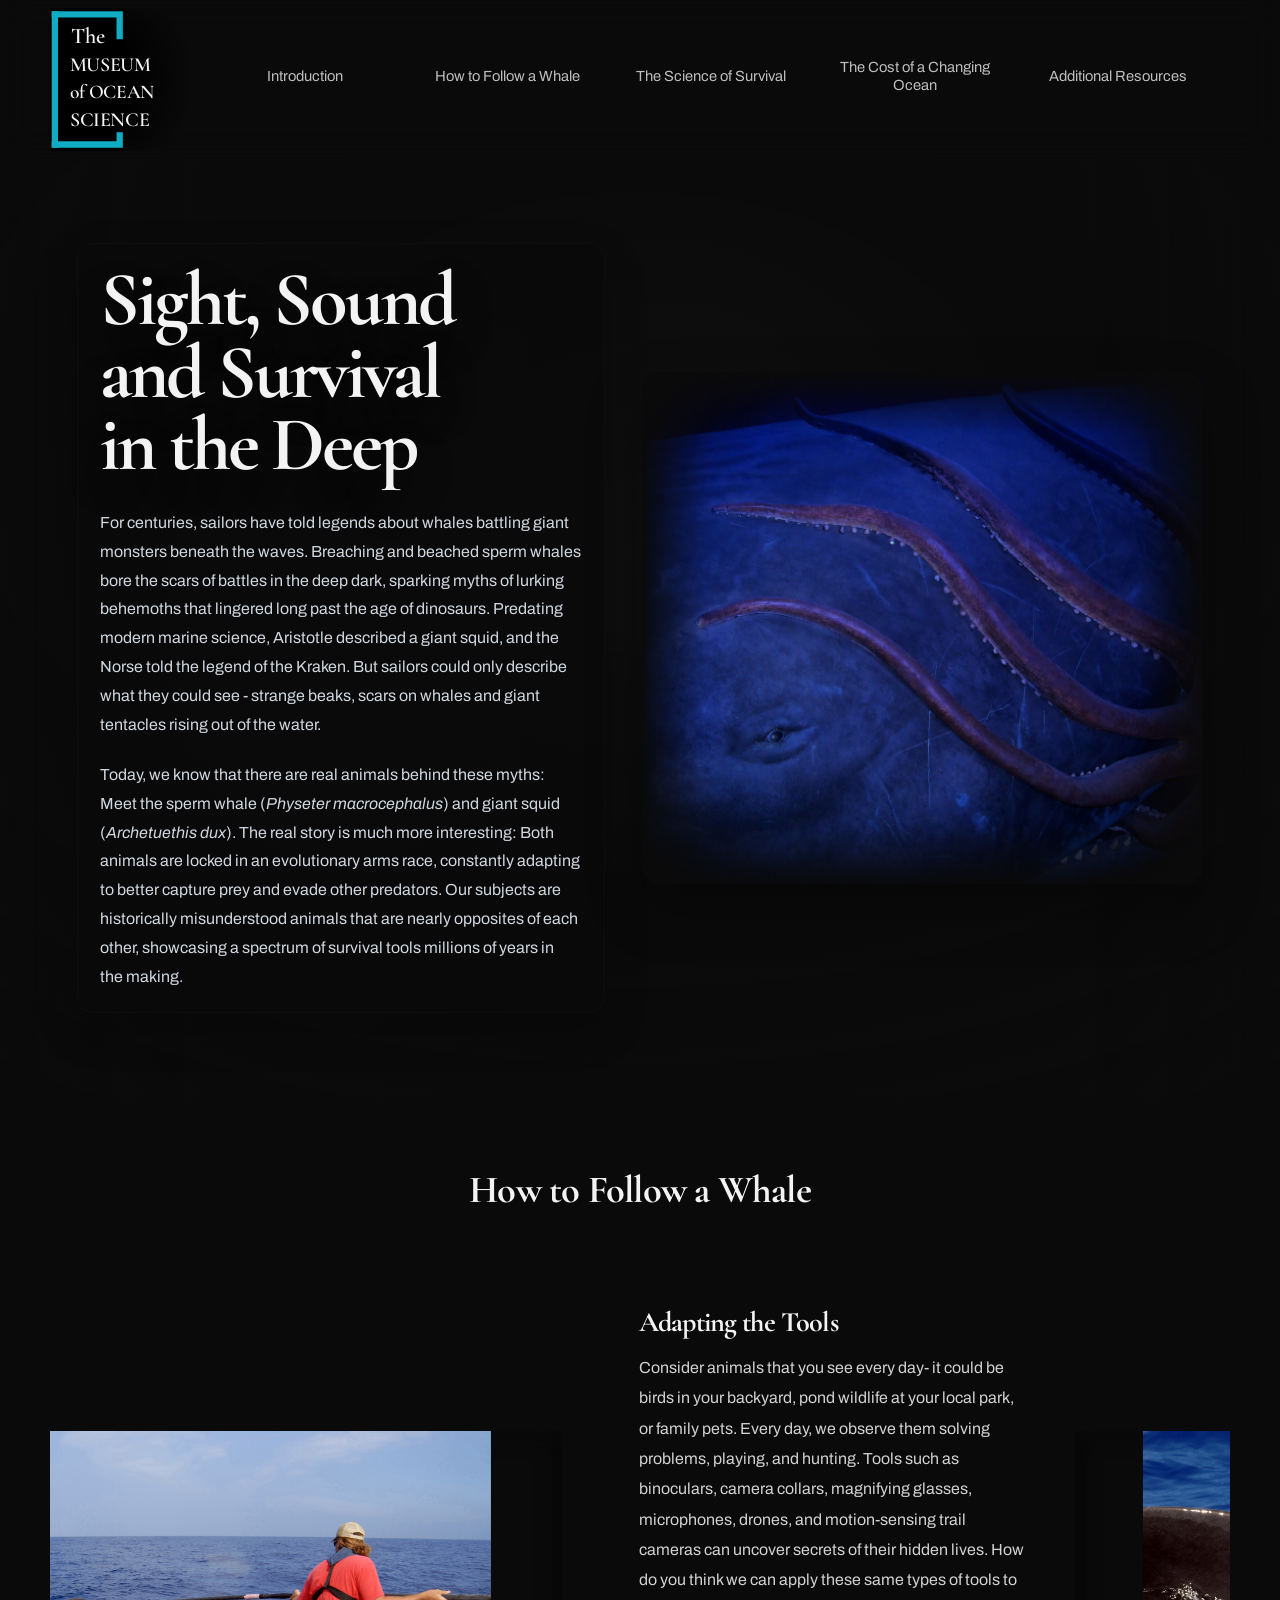
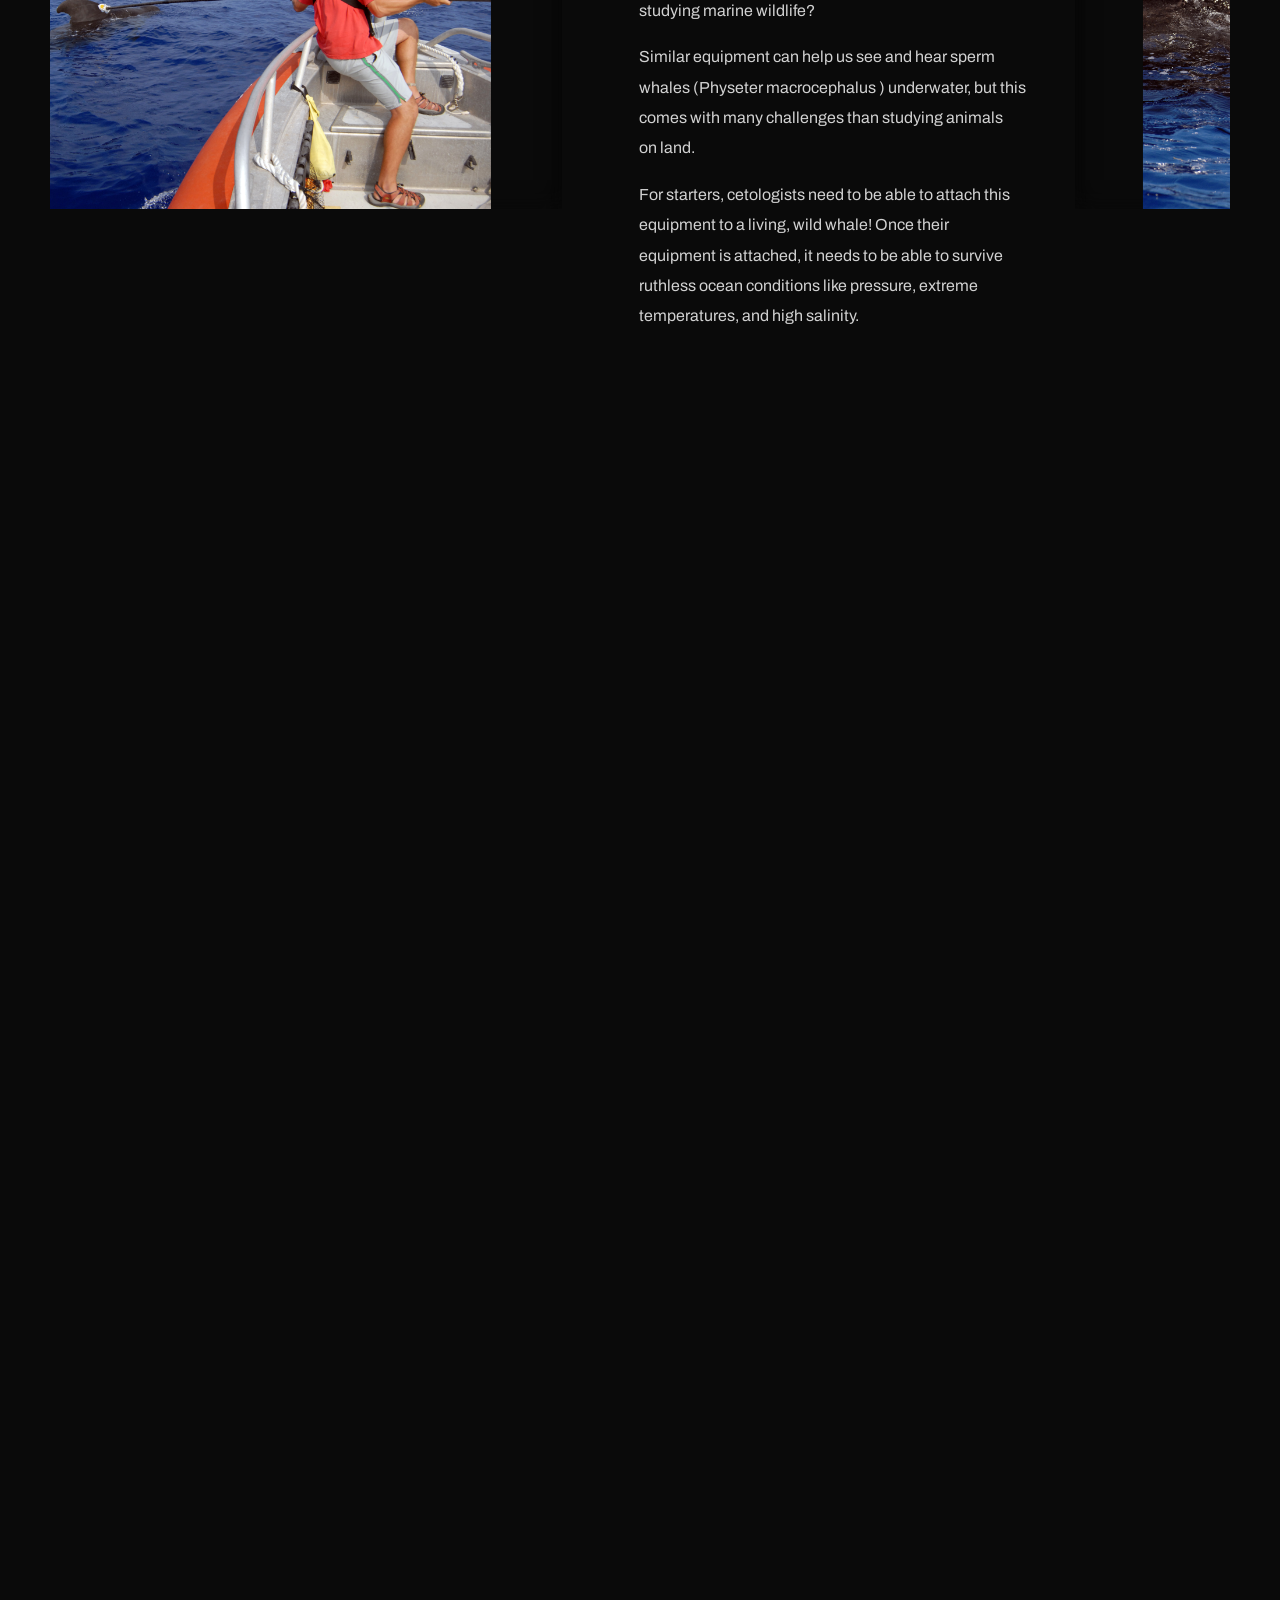
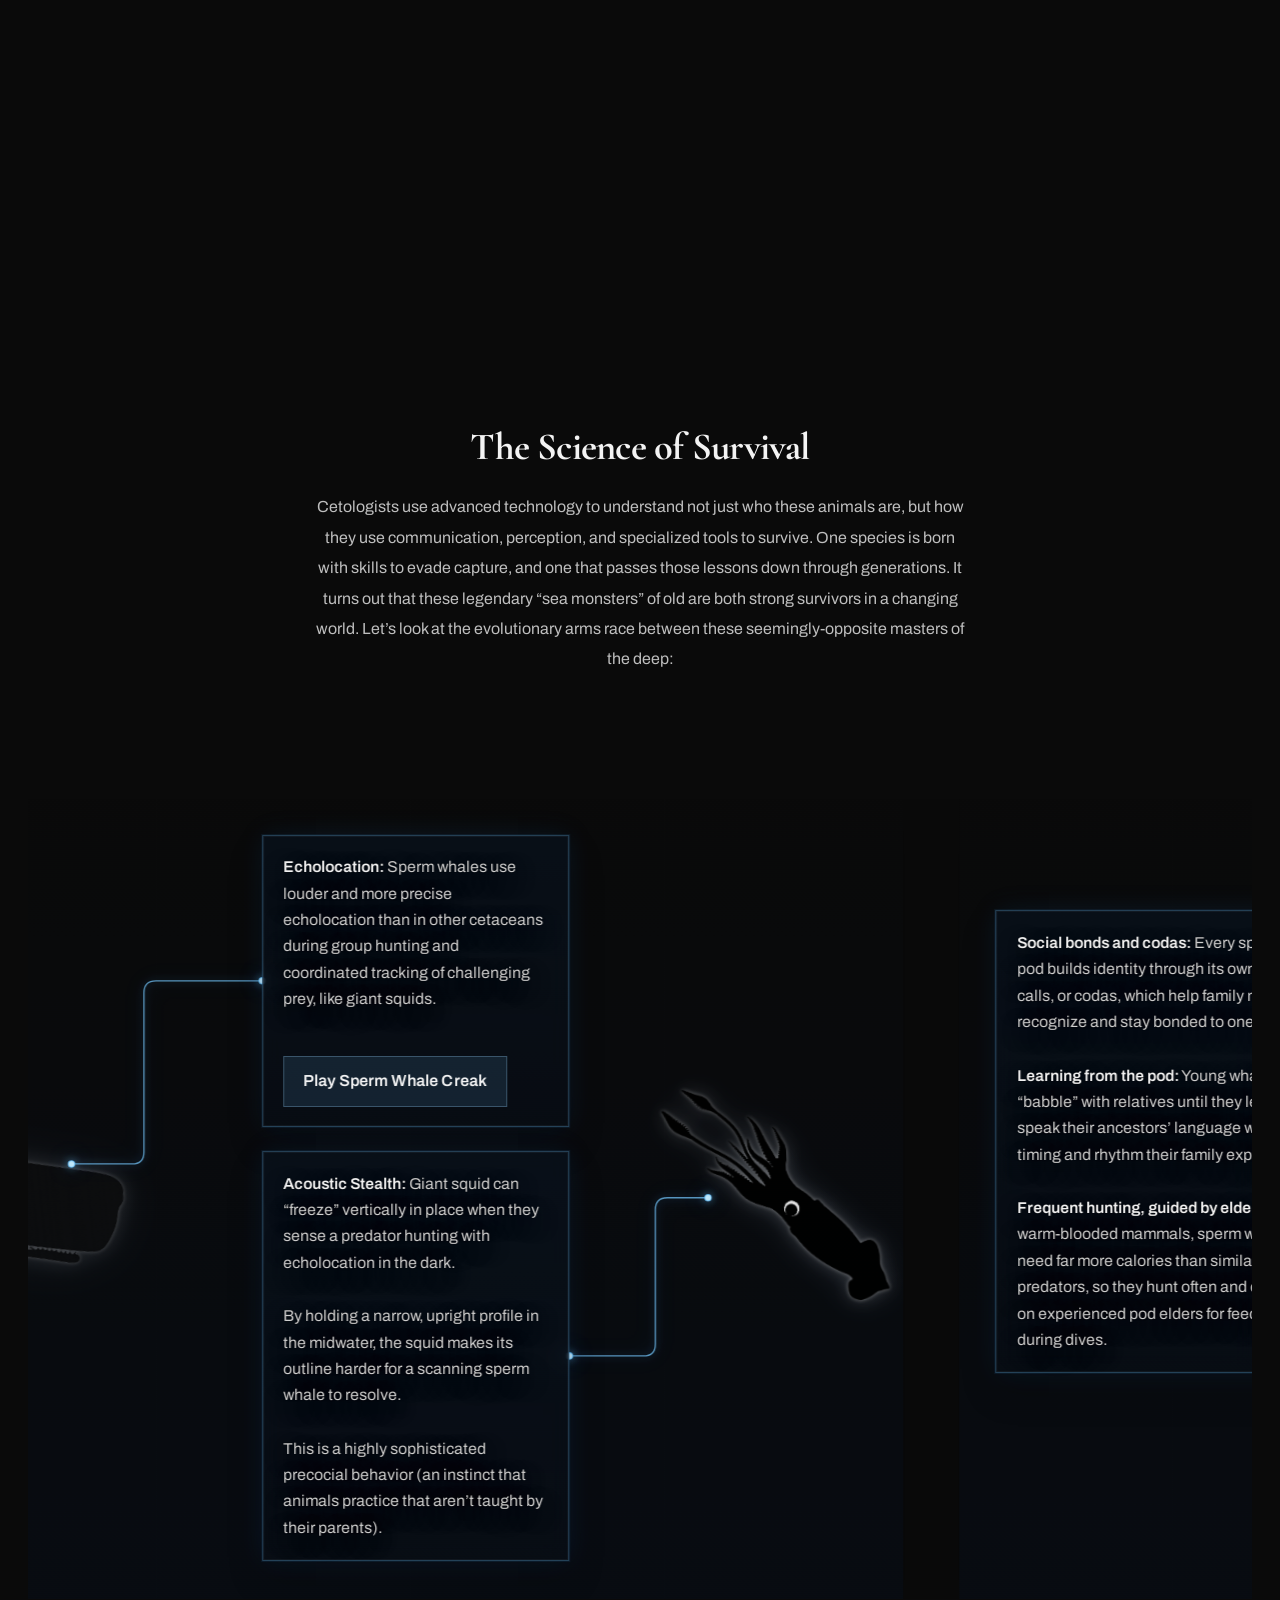
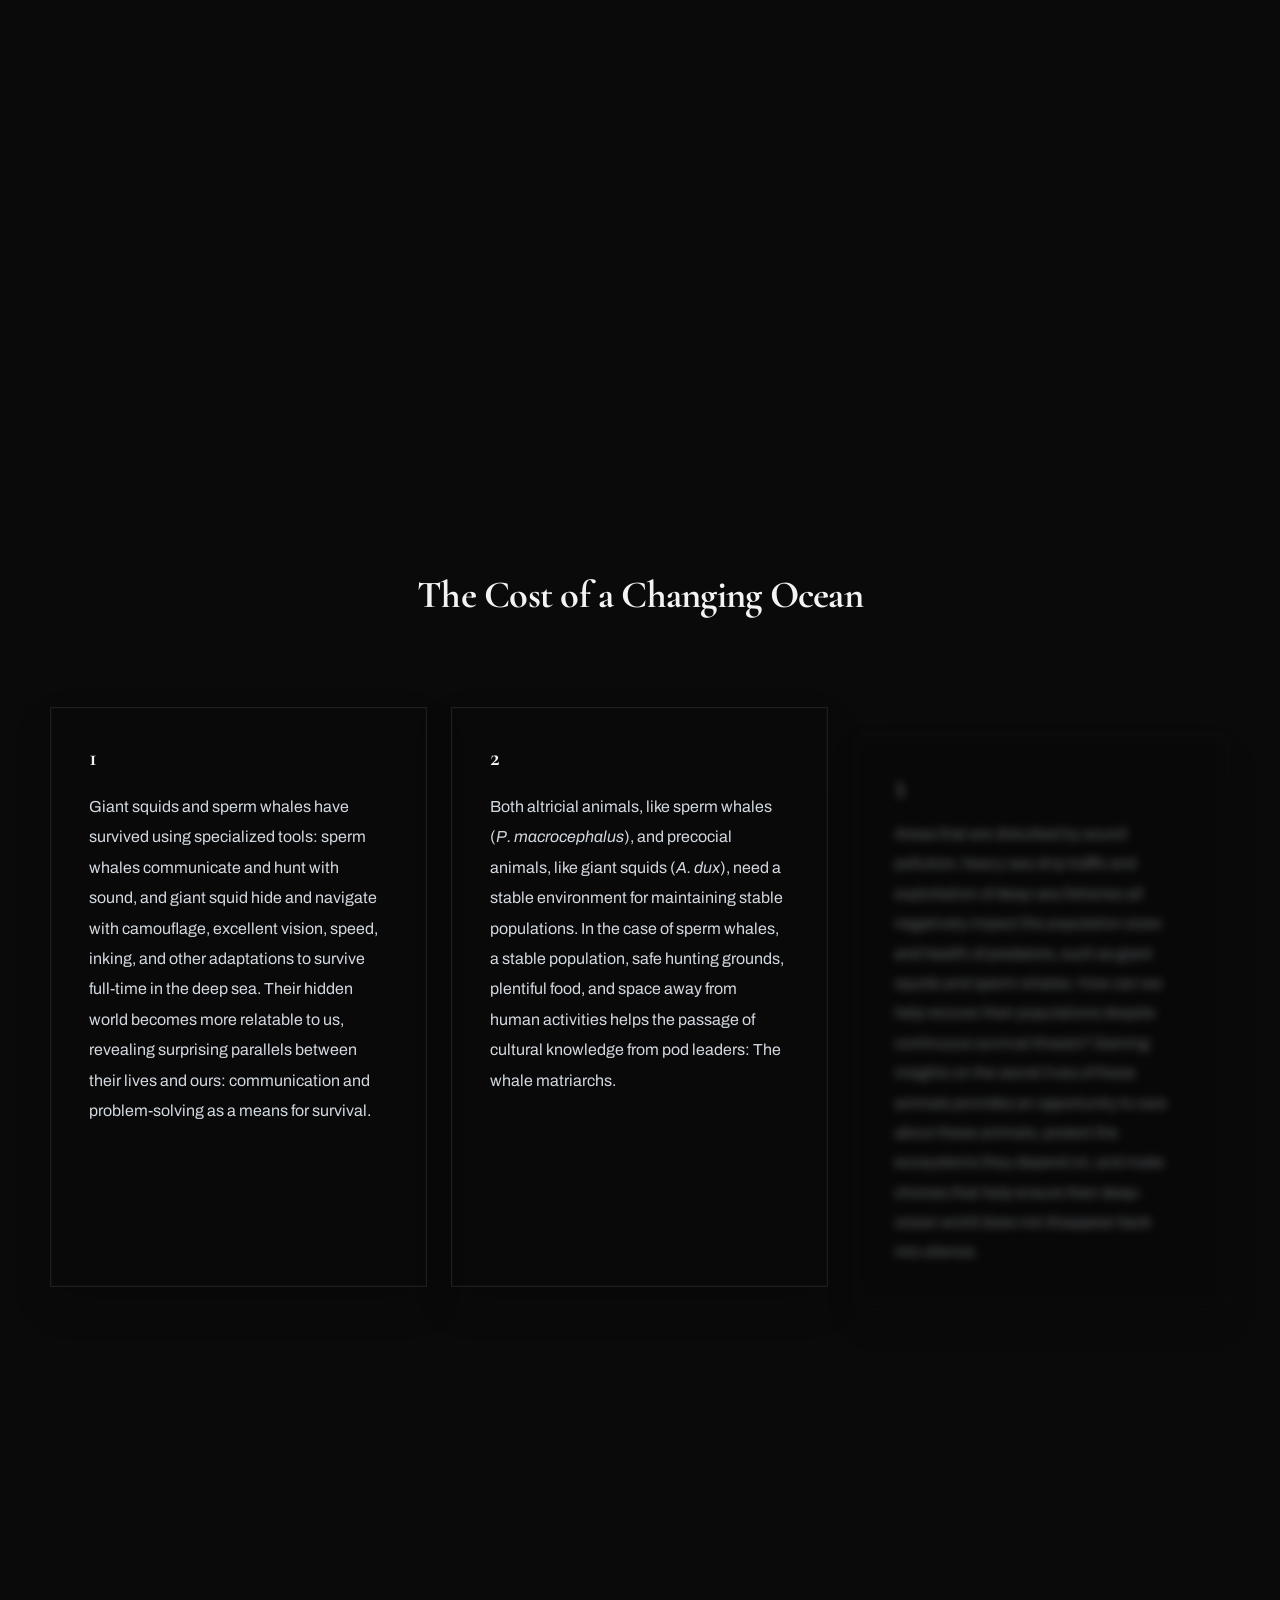
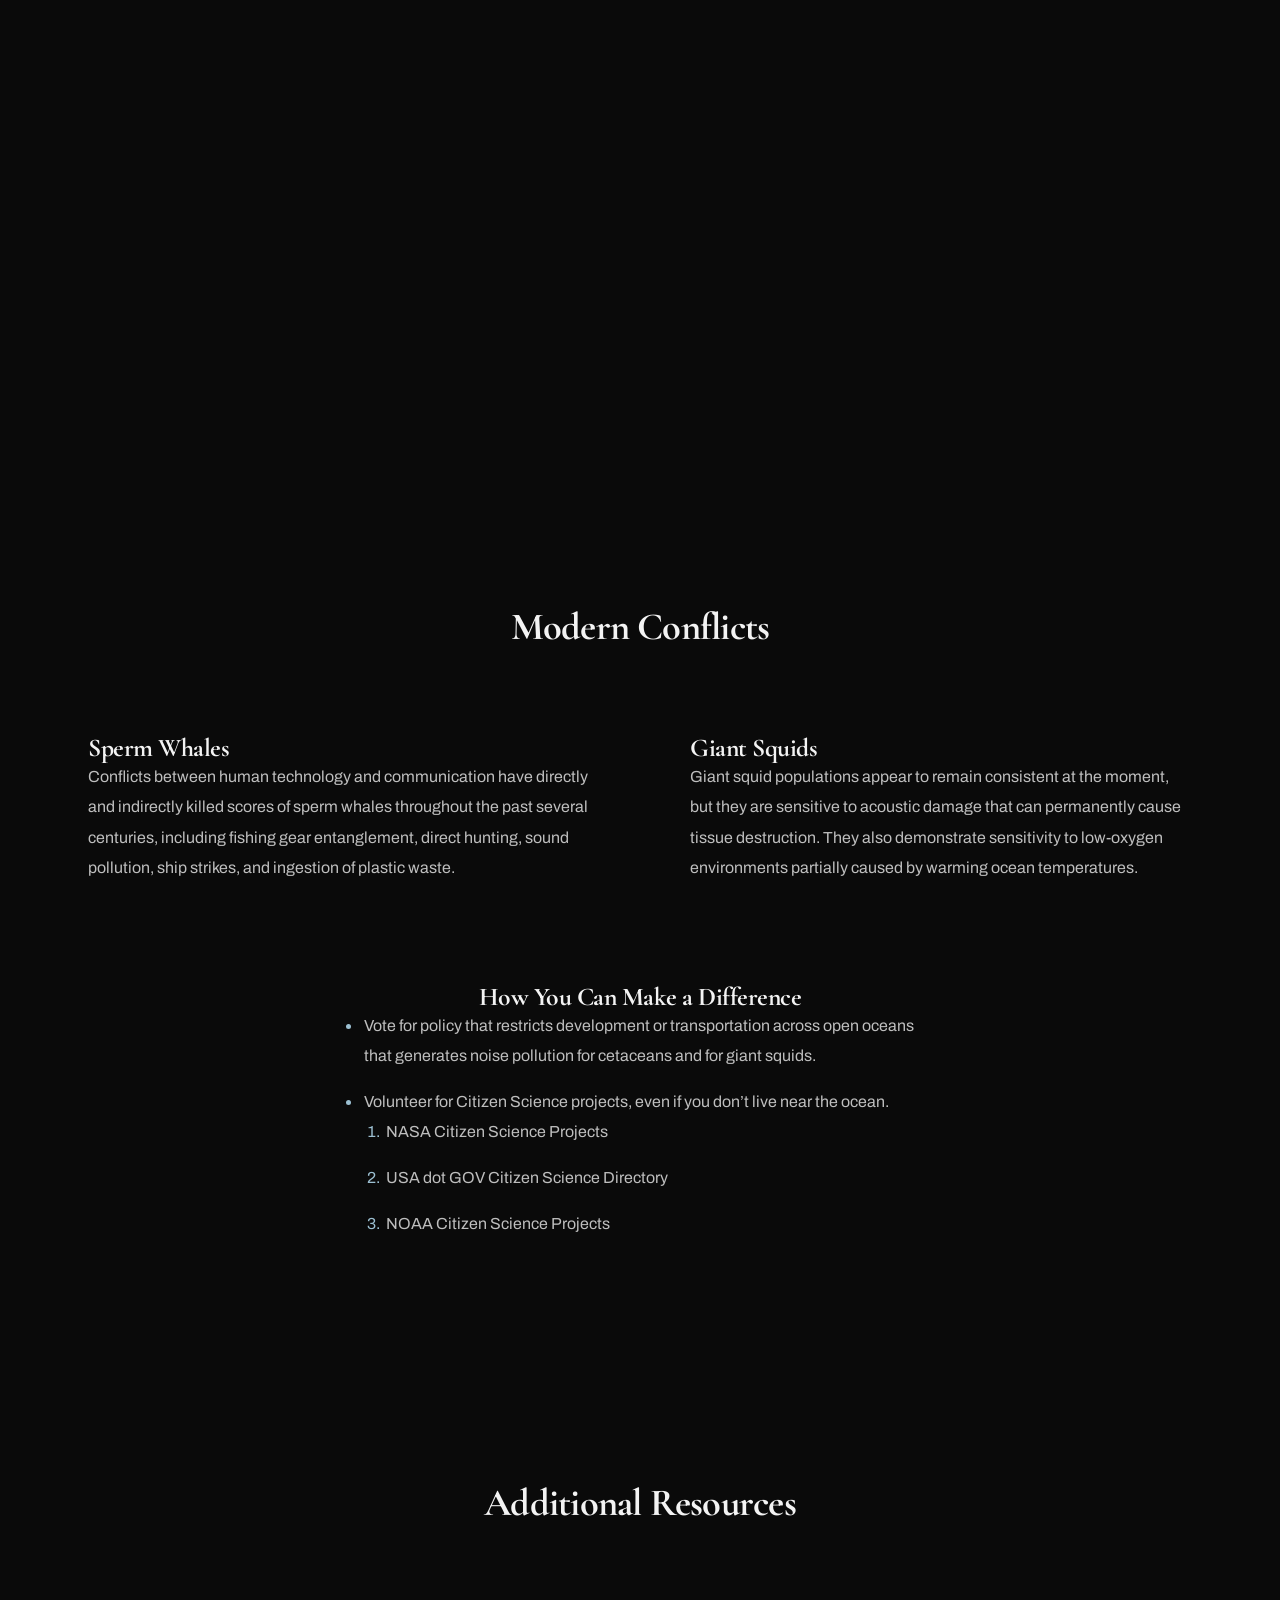
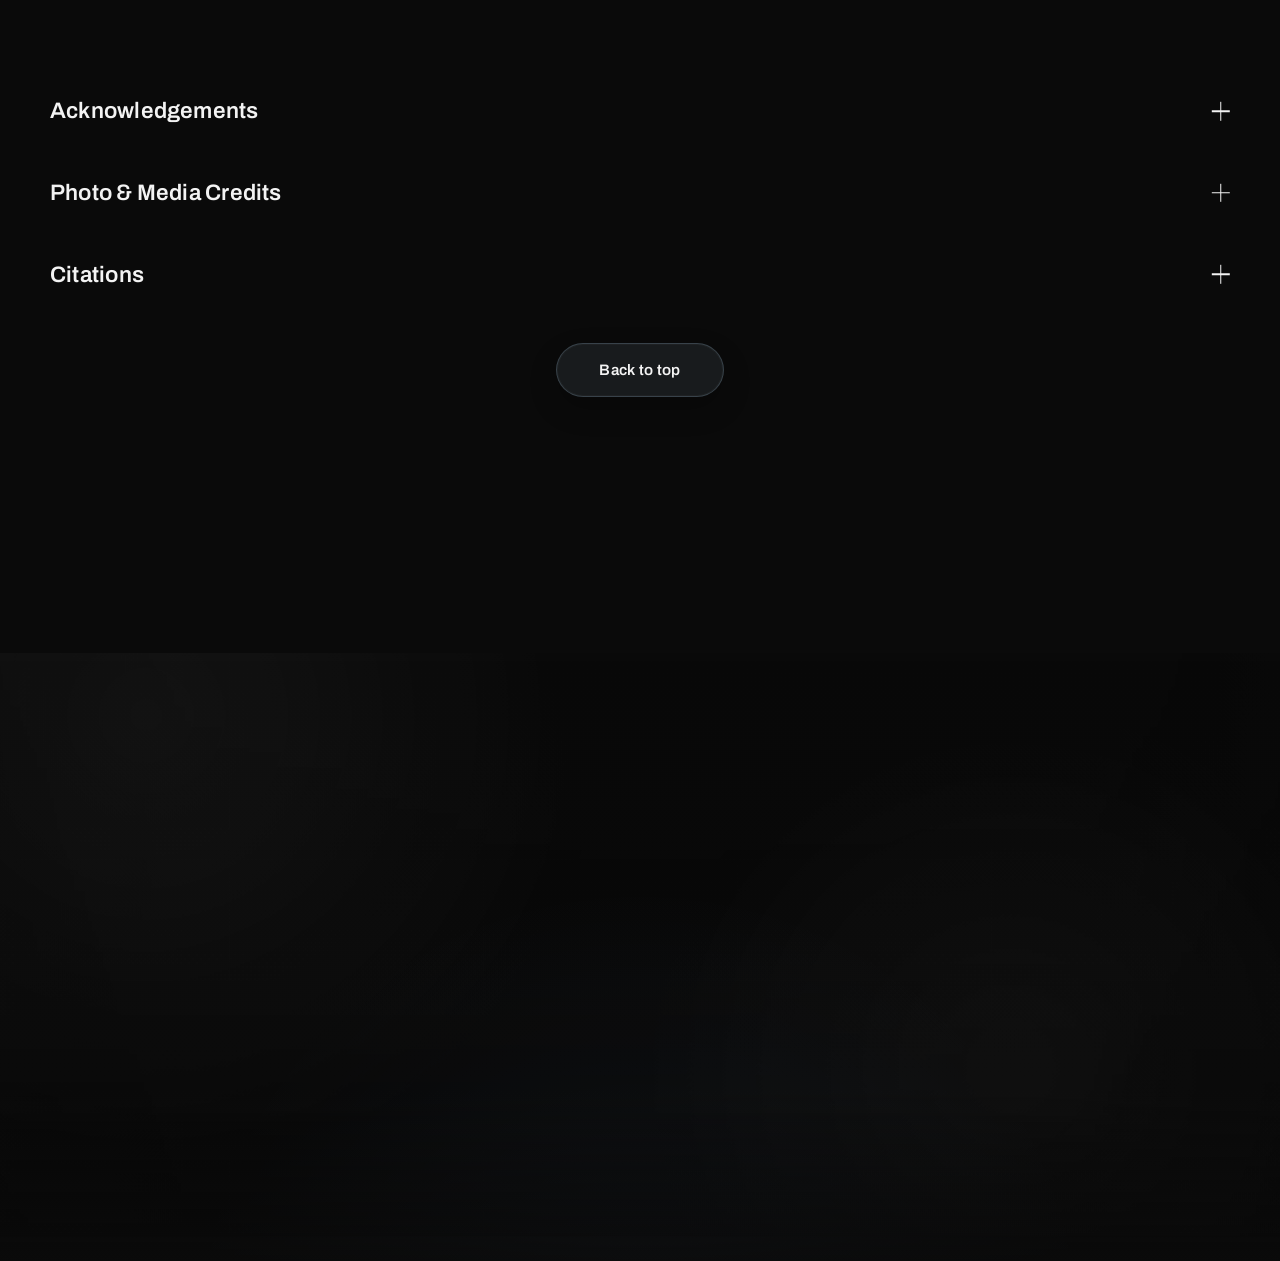
==== commit 7f5aa55b: "edits" ====
--- a/docs/index.html
+++ b/docs/index.html
@@ -138,7 +138,7 @@
                         <span class="bottom-encounter__scene-six-eye-cover"></span>
                       </div>
                       <img class="beat-four-wire__whale-glow" src="assets/images/Silhouette_Sperm_Whale.png" alt="" loading="lazy" data-beat-four-source="body">
-                      <div class="beat-four-wire__ink bottom-encounter__ink-squid-group" data-beat-four-source="ink">
+                      <div class="beat-four-wire__ink bottom-encounter__ink-squid-group" data-beat-four-source="ink" role="img" aria-label="squid inking">
                         <canvas class="bottom-encounter__squid-ink-canvas" width="1122" height="1402"></canvas>
                         <video class="bottom-encounter__squid-ink-video" data-masked-video muted loop playsinline preload="auto">
                           <source src="CanvaVideos/squidink_inwater.mp4" type="video/mp4">
@@ -353,7 +353,6 @@
             <p><strong>Beat 2, panel 1.</strong> <cite>Orca blubber sampling.jpg</cite>, Robert Pitman, via Wikimedia Commons, public domain as a U.S. National Oceanic and Atmospheric Administration work. Source listed on Commons as <cite>Nature</cite>.</p>
             <p><strong>Beat 2, panel 2.</strong> <cite>US Navy 080720-N-9316F-002 Ari Friedlaender, a Duke University Marine Laboratory researcher, attaches a D-TAG to a pilot whale off the coast of Kona, Hawaii.jpg</cite>, U.S. Navy photo by Ari S. Friedlaender, via Wikimedia Commons, public domain as a work of the U.S. federal government.</p>
             <p><strong>Beat 2, panel 3.</strong> <cite>US Navy 080724-N-9316F-009 An adult male pilot whale with an attached D-TAG swims off the coast of Kona, Hawaii.jpg</cite>, U.S. Navy photo by Ari S. Friedlaender, via Wikimedia Commons, public domain as a work of the U.S. federal government.</p>
-            <p><strong>Beat 3, frame 1.</strong> <cite>Satellite-tagged sperm whale fin (22735046228).jpg</cite>, USFWSAlaska, Wikimedia Commons, public domain. Adapted for this site with cropping.</p>
             <p><strong>Audio.</strong> <cite>Sperm Whale Creak 2.ogg</cite>, NOAA, from Wikimedia Commons, dated April 1, 2013. Public domain as a U.S. National Oceanic and Atmospheric Administration work.</p>
           </div>
         </details>
--- a/docs/styles.css
+++ b/docs/styles.css
@@ -324,13 +324,20 @@
 .section-heading h3 {
   margin: 0;
   font-family: var(--font-display);
-  font-size: clamp(1.6rem, 2vw, 2.4rem);
   letter-spacing: -0.02em;
   line-height: 1.08;
 }
 
 .section-heading h1 {
   font-size: clamp(2rem, 3.4vw, 3rem);
+}
+
+.section-heading h2 {
+  font-size: clamp(2rem, 3vw, 2.85rem);
+}
+
+.section-heading h3 {
+  font-size: clamp(1.45rem, 2vw, 1.9rem);
 }
 
 .eyebrow {
@@ -1465,9 +1472,9 @@
 .follow-whale-panel__copy h3 {
   margin: 0;
   font-family: var(--font-display);
-  font-size: clamp(2.1rem, 3.6vw, 3.25rem);
-  line-height: 0.94;
-  letter-spacing: -0.04em;
+  font-size: clamp(1.55rem, 2.2vw, 1.95rem);
+  line-height: 1.02;
+  letter-spacing: -0.03em;
   color: var(--hero-text);
 }
 
@@ -4020,7 +4027,7 @@
   }
 
   .follow-whale-panel__copy h3 {
-    font-size: clamp(1.9rem, 10vw, 2.75rem);
+    font-size: clamp(1.45rem, 7vw, 1.9rem);
   }
 
   .follow-whale-panel__media {
